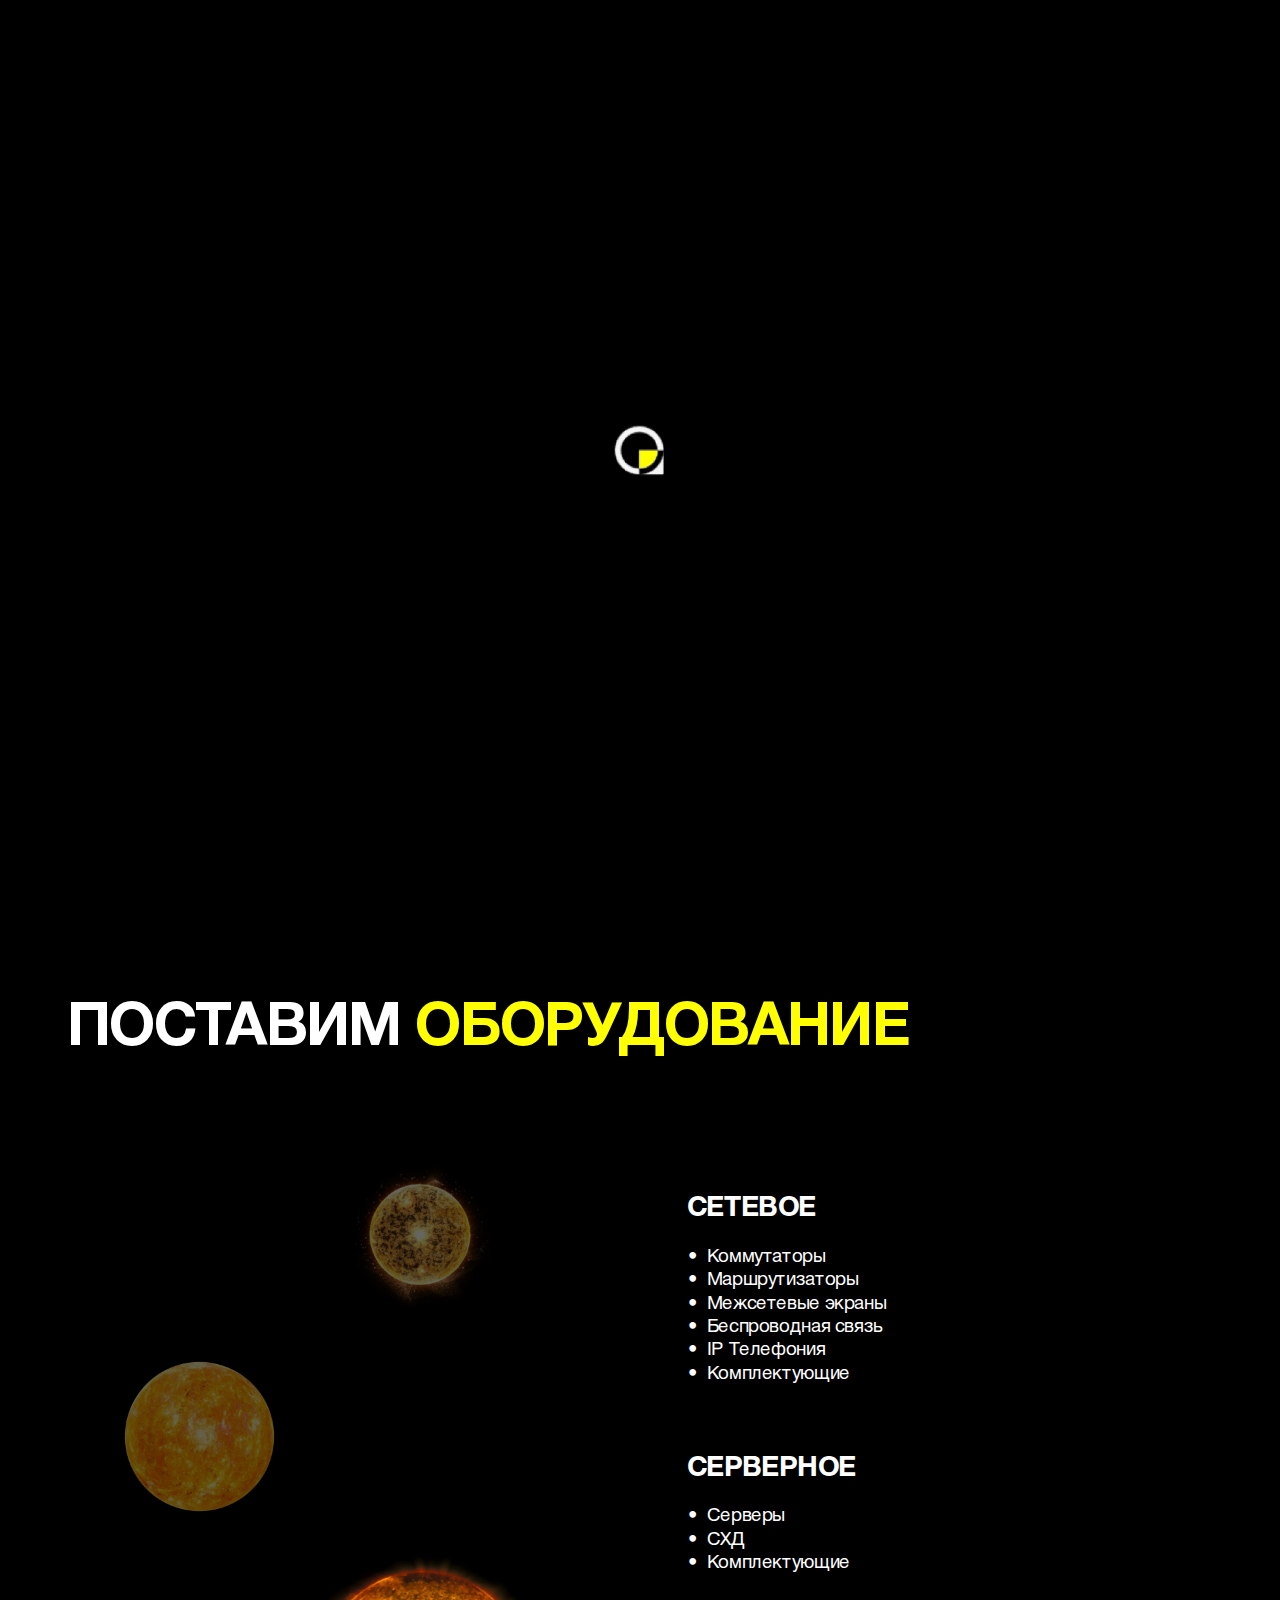
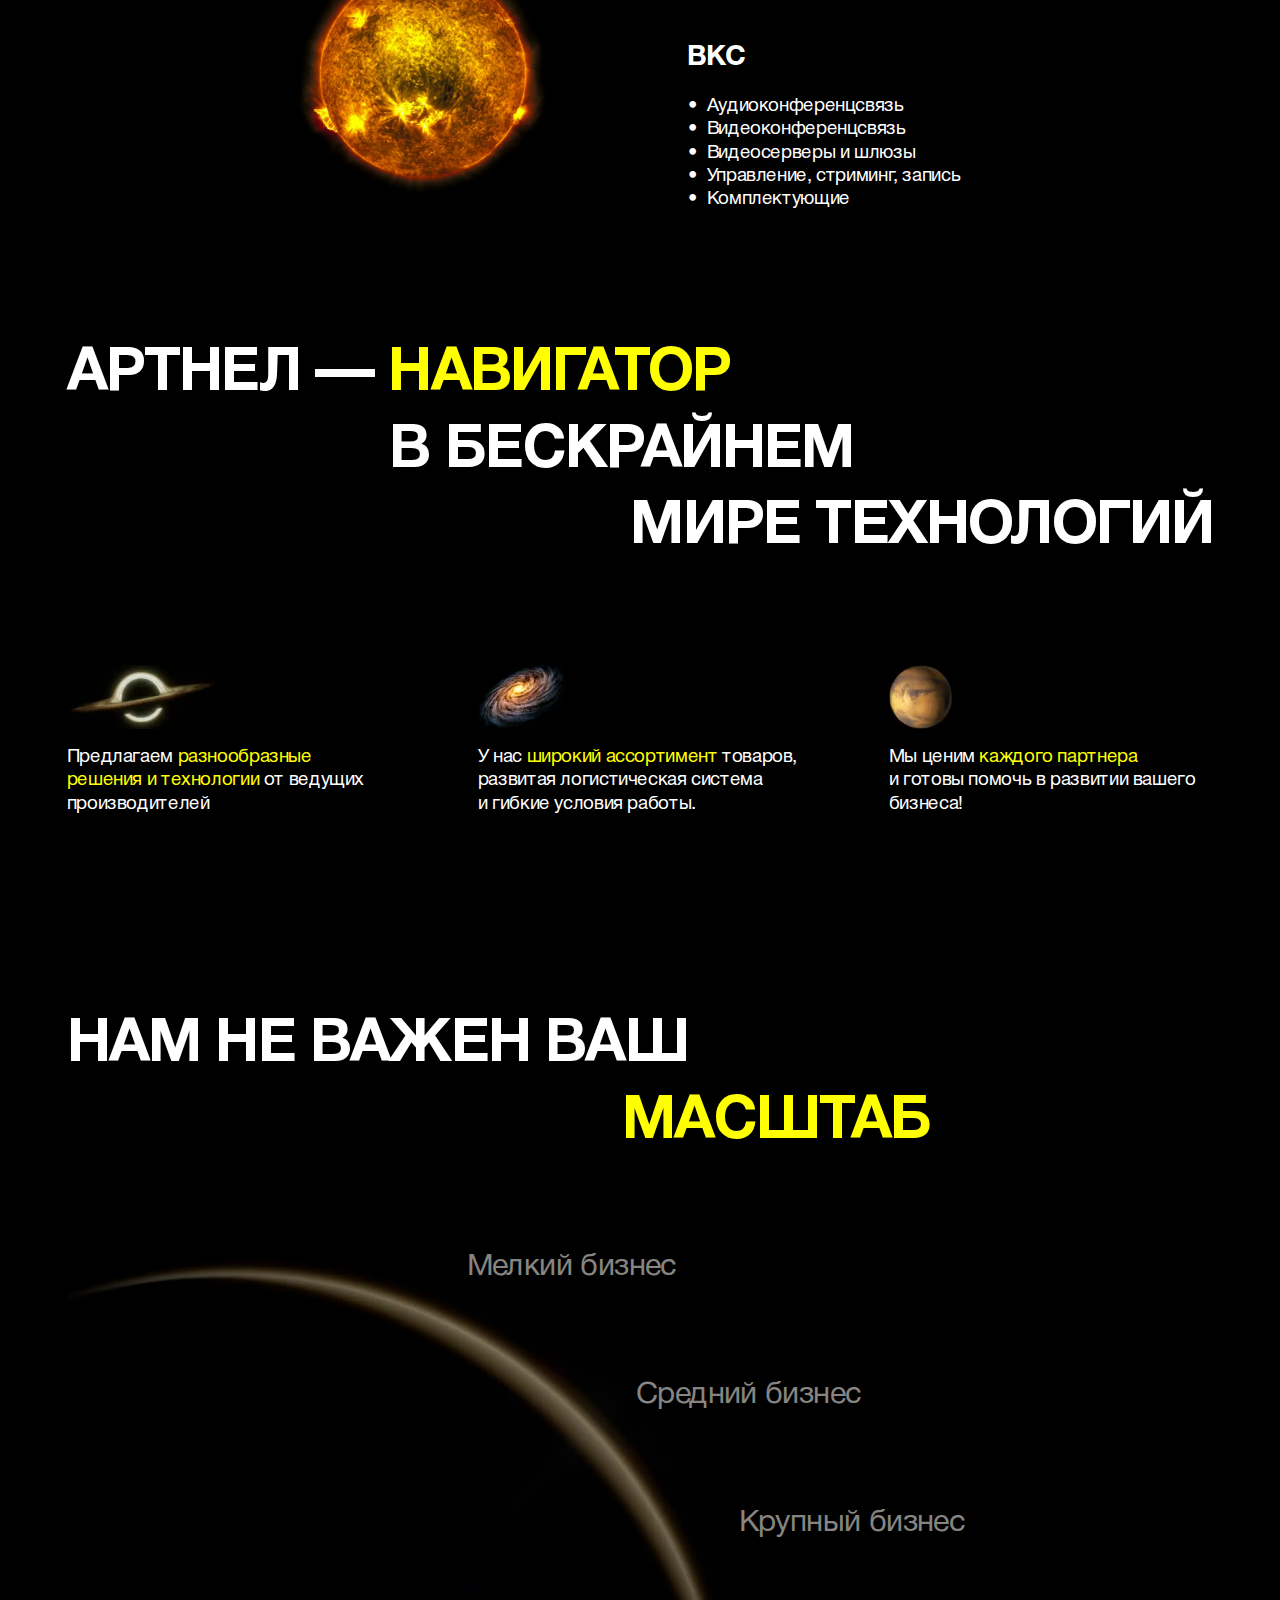
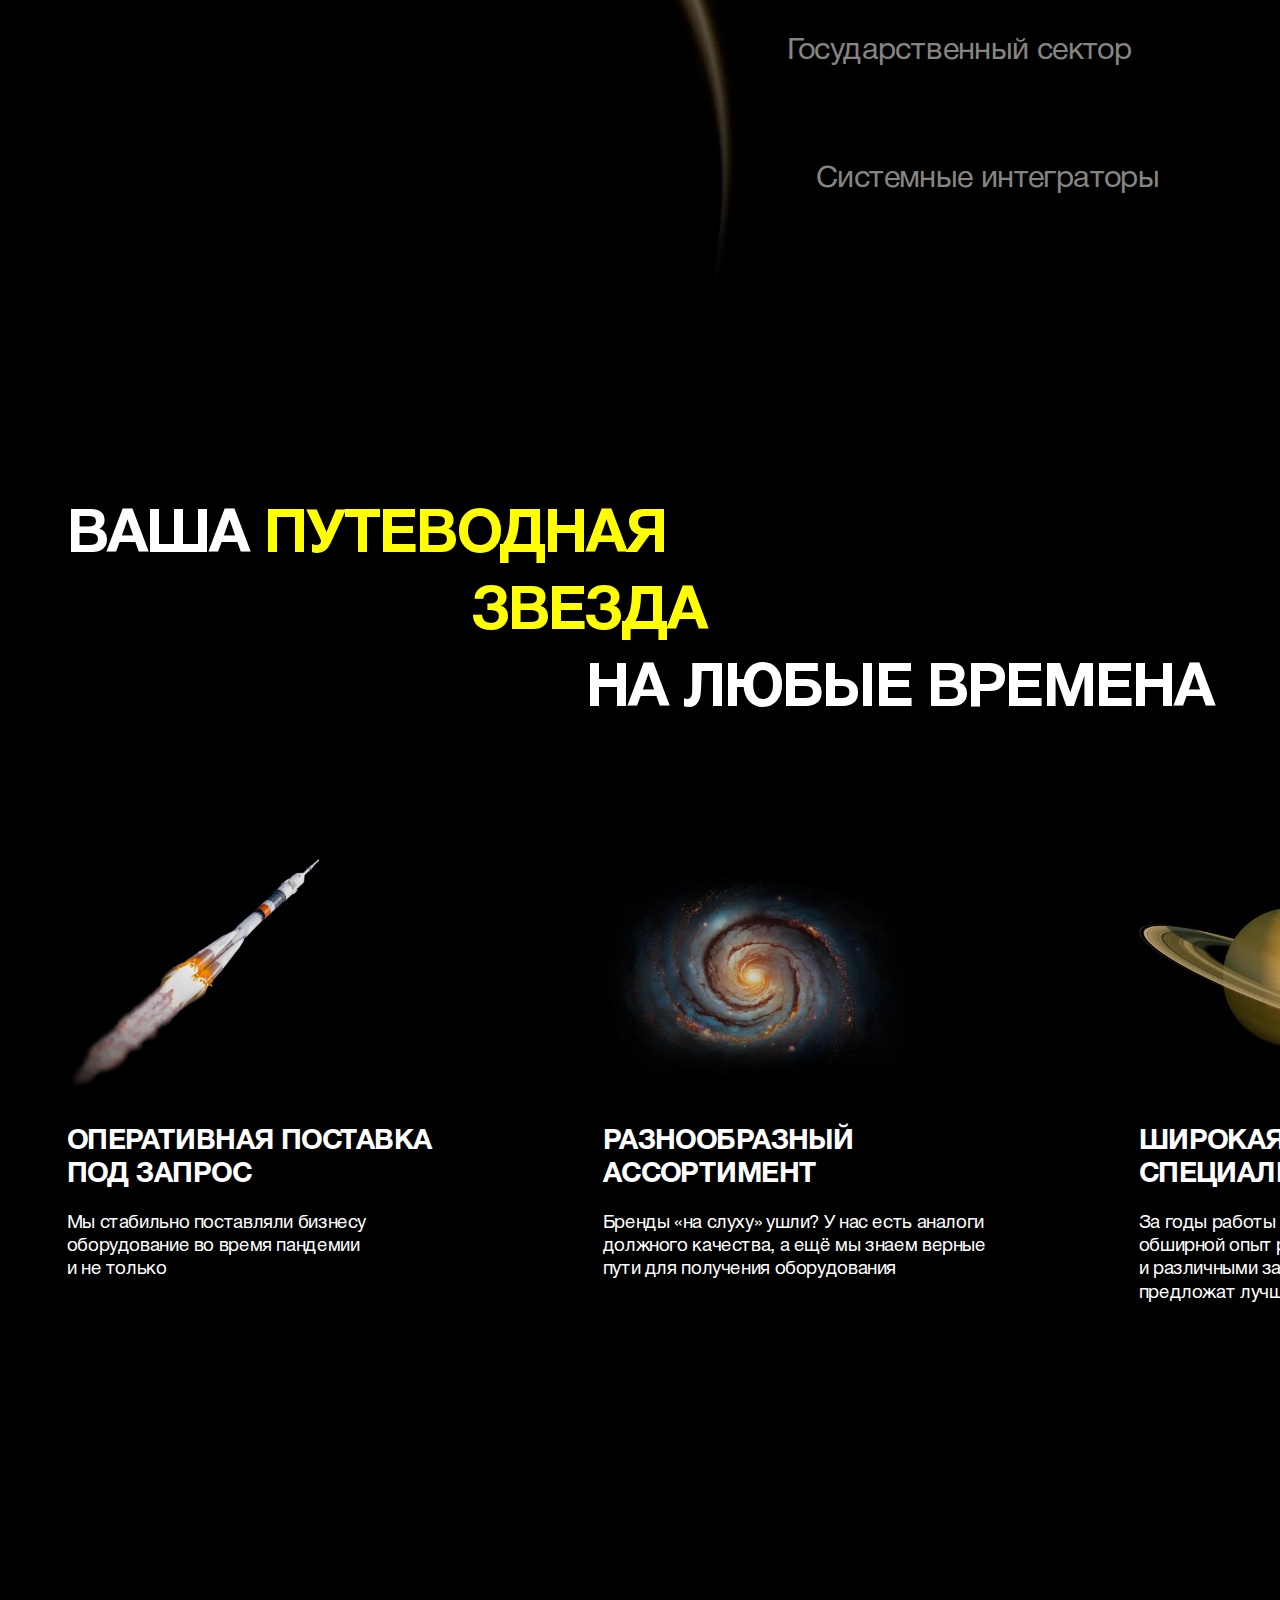
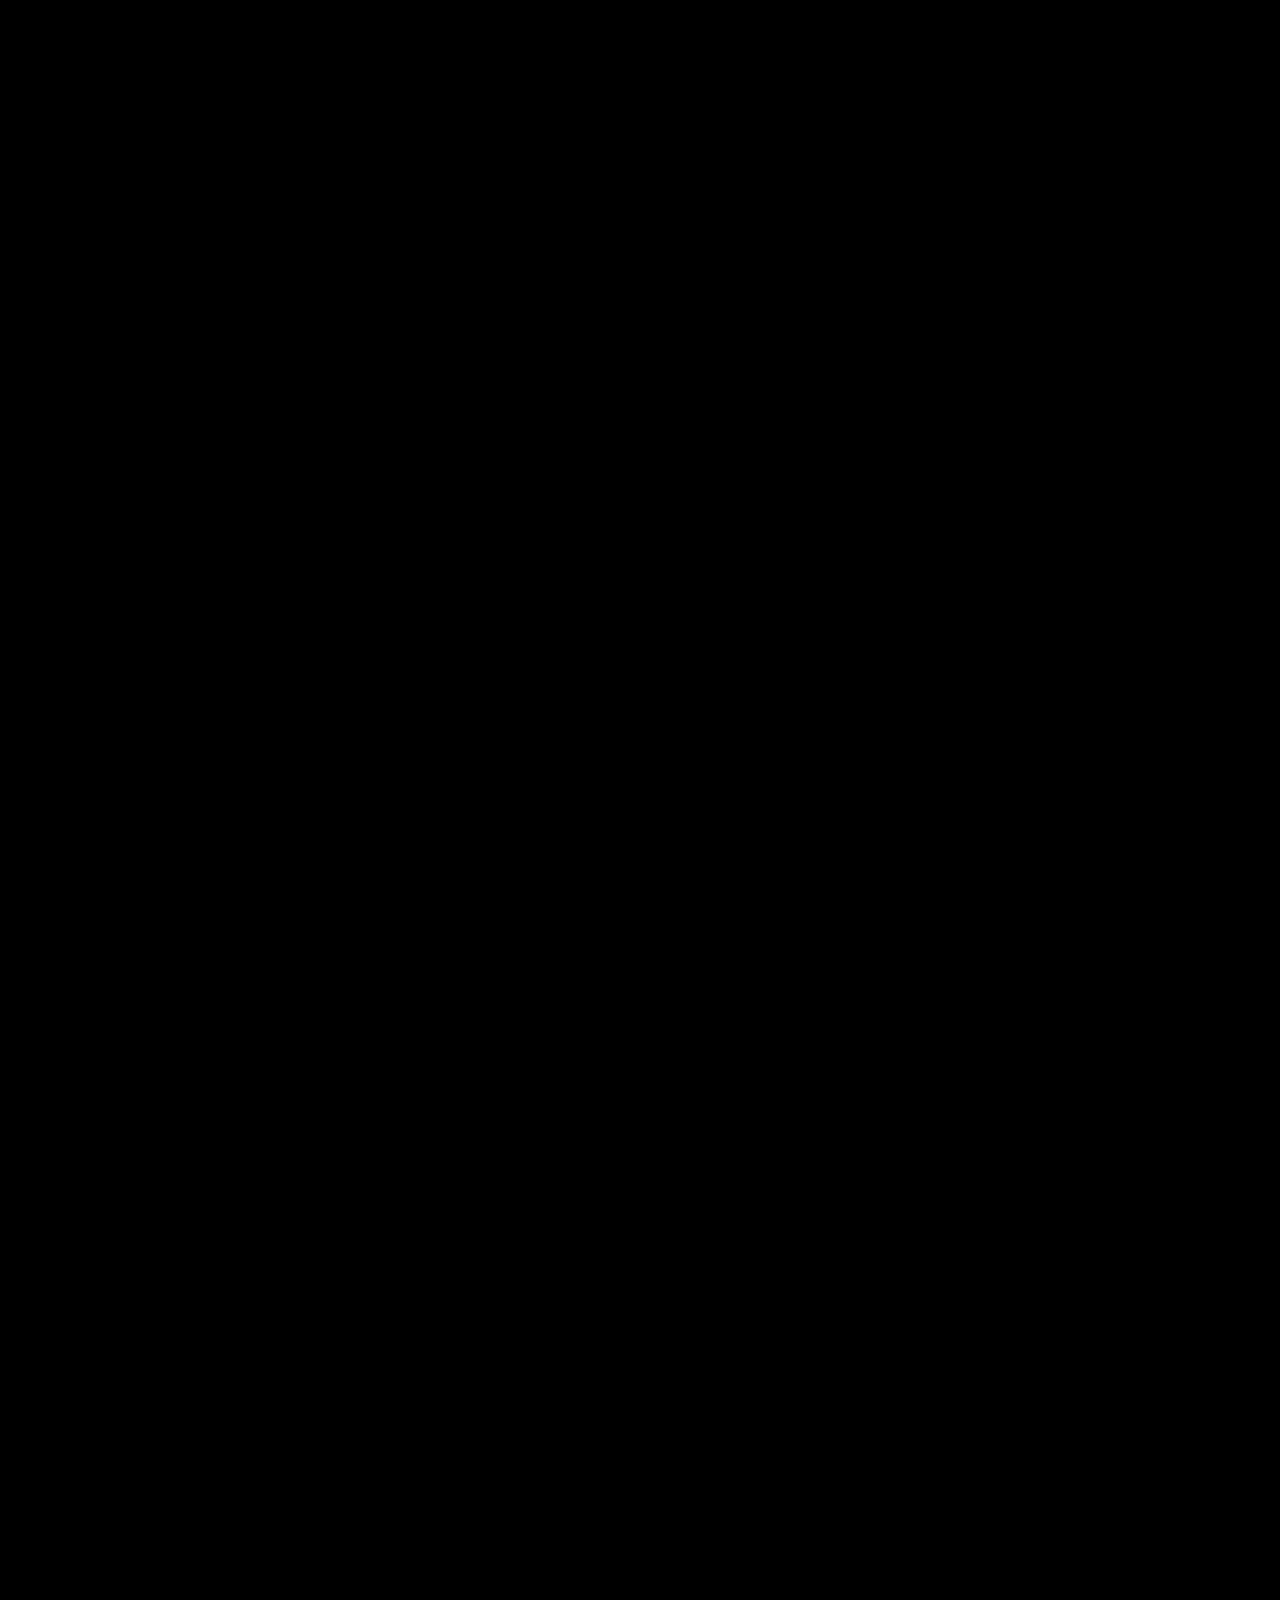
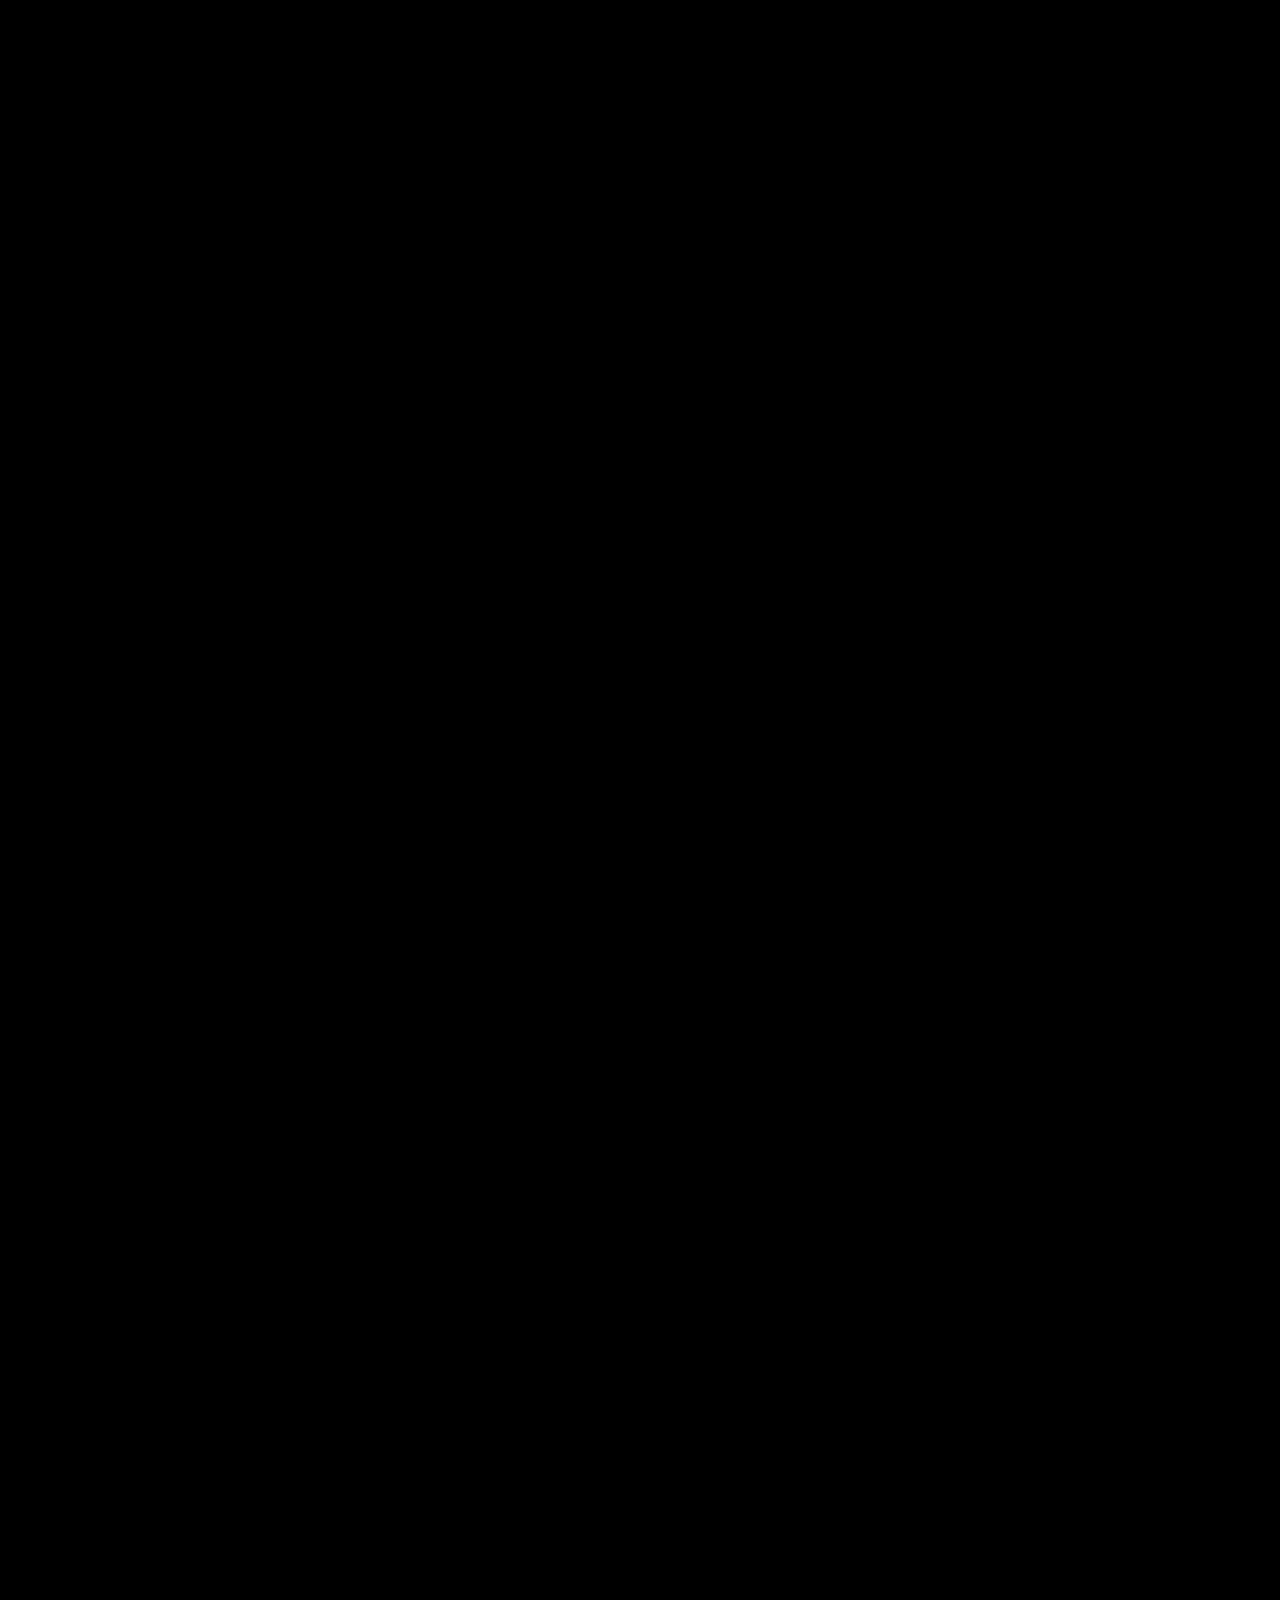
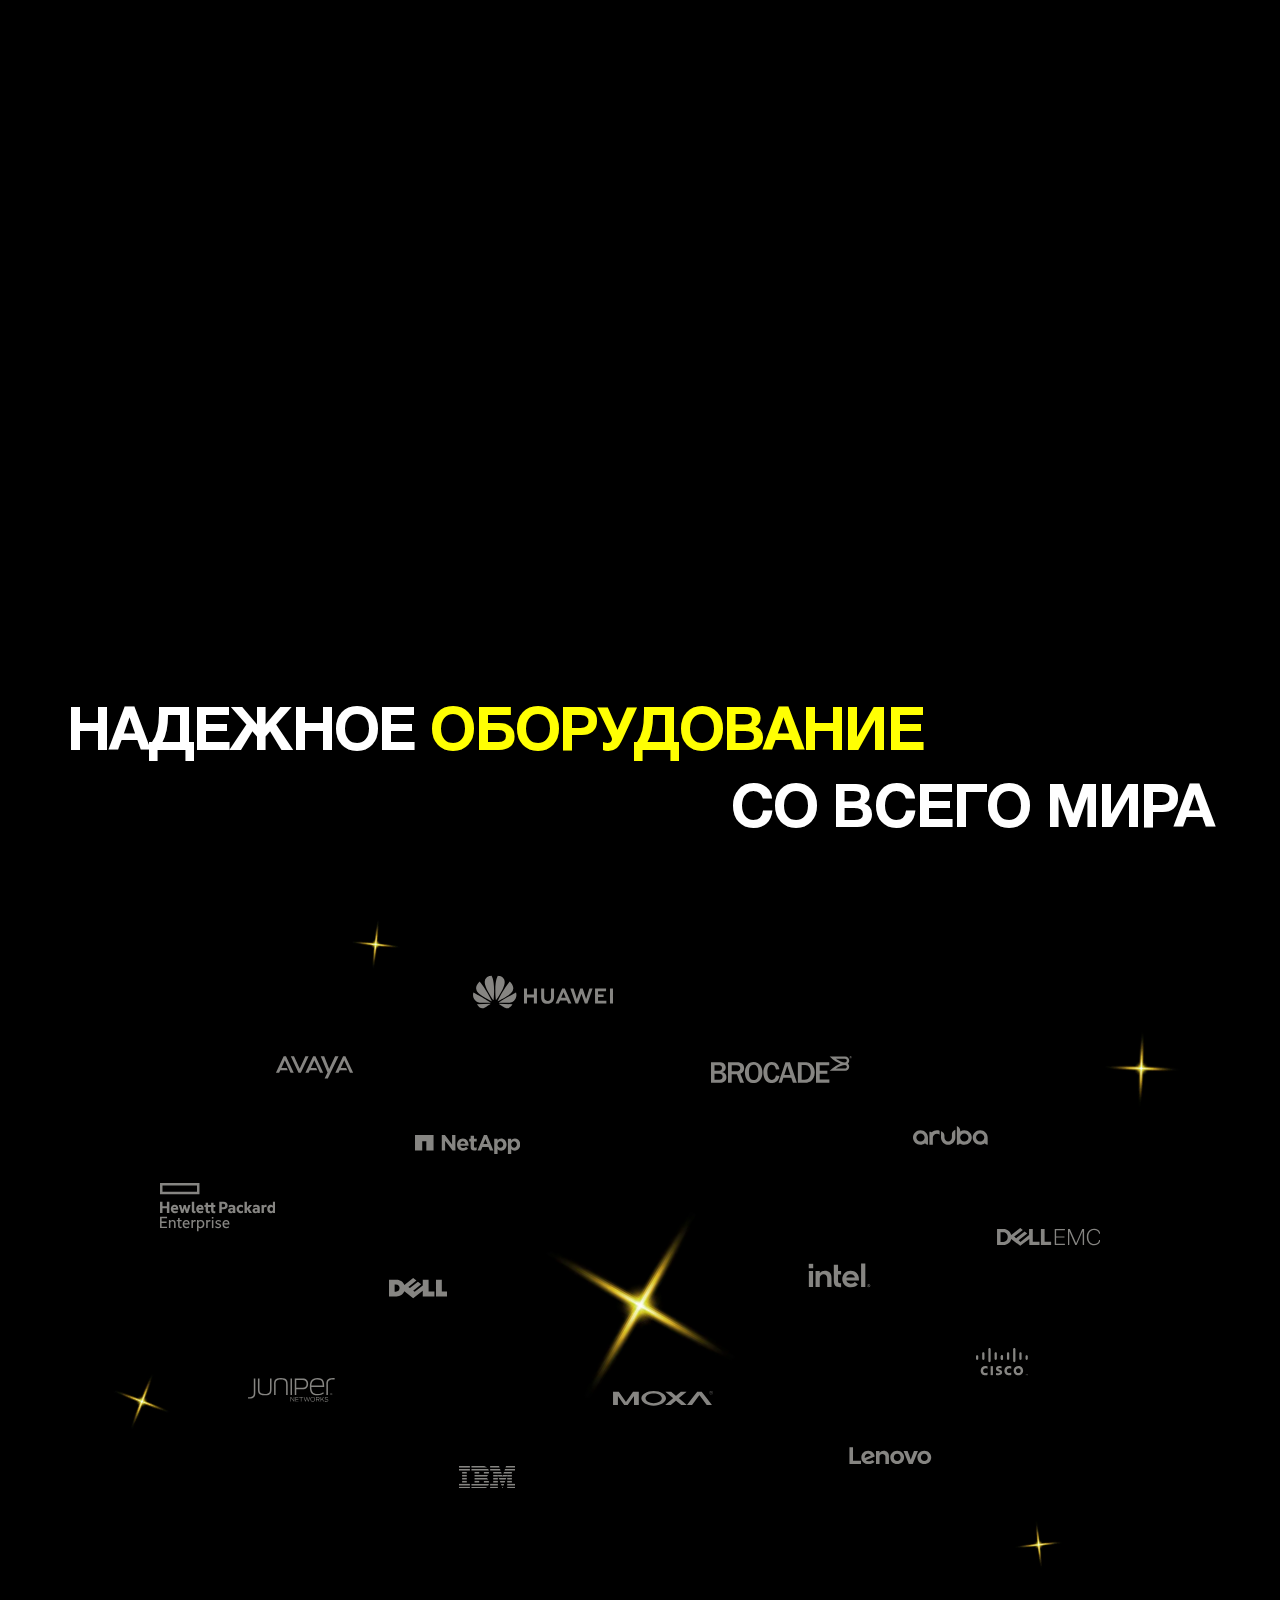
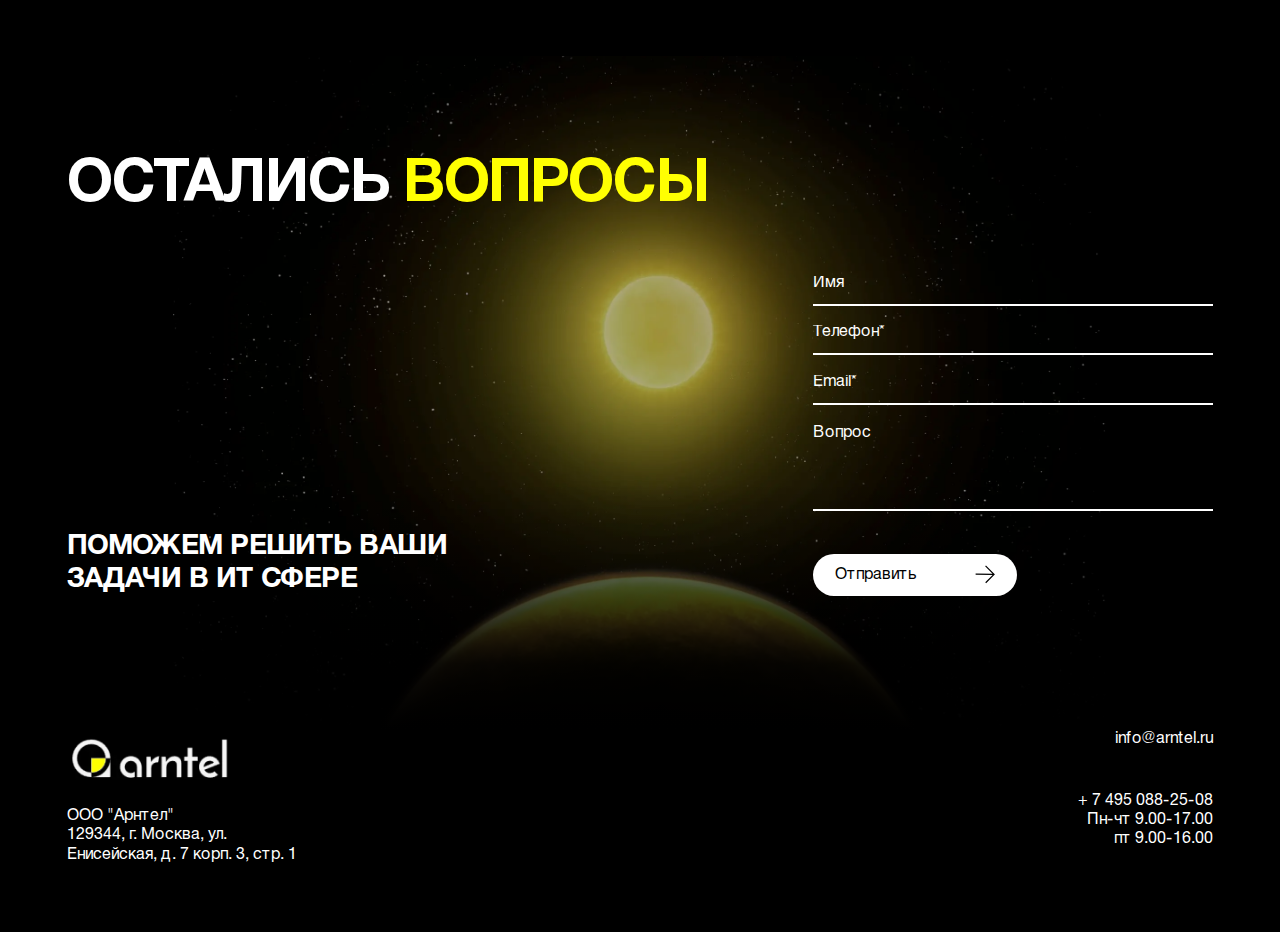
==== index.html @ 6beb6b4c "first commit" ====
<!DOCTYPE html>
<html lang="ru">

<head>
    <meta charset="UTF-8">
    <meta name="viewport" content="width=device-width, initial-scale=1.0">
    <meta name="description" content="">
    <meta name="keywords" content="">
    <link rel="stylesheet" href="css/libs.min.css">
    <link rel="stylesheet" href="css/style.min.css">
    <title>Главная</title>
</head>

<body class="m-page index-page">
    <div class="wrapper">
        <header class="header">
            <div class="container">
                <div class="header__inner">
                    <a href="" class="header__logo">
                        <img src="img/logo.webp" alt="">
                    </a>

                    <a href="tel:+74950882508" class="header__phone text28">
                        + 7 495 088-25-08
                    </a>
                </div>
            </div>

        </header>
        <main class="content">

            <div class="main">
                <div class="container">
                    <div class="main__inner">
                        <h1 class="h1">
                            Мы — ваш навигатор
                        </h1>
                        <div class="main__text">
                            <div class="h3">
                                в мире сетевого <br> и серверного оборудования
                            </div>
                        </div>
                    </div>
                </div>
                <video class="main__video" muted playsinline id="video" src="videos/arntel-video.mp4"></video>
            </div>

            <div class="loader _show">
                <img src="img/logo2.webp" alt="" class="loader__img">
            </div>

            <div class="set-equip">
                <div class="container">
                    <div class="h2">
                        поставим <span class="primary-text">оборудование</span>
                    </div>
                    <div class="set-equip__inner">
                        <div class="set-equip__groups">
                            <div class="set-equip__group">
                                <div class="h4">
                                    сетевое
                                </div>
                                <div class="m-list">
                                    <li>Коммутаторы</li>
                                    <li>Маршрутизаторы</li>
                                    <li>Межсетевые экраны</li>
                                    <li>Беспроводная связь</li>
                                    <li>IP Телефония</li>
                                    <li>Комплектующие</li>
                                </div>
                            </div>
                            <div class="set-equip__group">
                                <div class="h4">
                                    серверное
                                </div>
                                <div class="m-list">
                                    <li>Серверы</li>
                                    <li>СХД</li>
                                    <li>Комплектующие</li>
                                </div>
                            </div>
                            <div class="set-equip__group">
                                <div class="h4">
                                    ВКС
                                </div>
                                <div class="m-list">
                                    <li>Аудиоконференцсвязь</li>
                                    <li>Видеоконференцсвязь</li>
                                    <li>Видеосерверы и шлюзы</li>
                                    <li>Управление, стриминг, запись</li>
                                    <li>Комплектующие</li>
                                </div>
                            </div>
                        </div>
                        <div class="set-equip__planet set-equip__planet1">
                            <img src="img/planet.webp" alt="">
                        </div>
                        <div class="set-equip__planet set-equip__planet2">
                            <img src="img/planet2.webp" alt="">
                        </div>
                        <div class="set-equip__planet set-equip__planet3">
                            <img src="img/planet3.webp" alt="">
                        </div>
                    </div>
                </div>
            </div>

            <div class="advantages">
                <div class="container">
                    <div class="line-title">
                        <div class="line-title__item h2">
                            Артнел — <span class="primary-text">навигатор</span>
                        </div>
                        <div class="line-title__item h2">
                            в бескрайнем
                        </div>
                        <div class="line-title__item h2">
                            мире технологий
                        </div>
                    </div>
                    <div class="advantages__items">
                        <div class="advantage-card">
                            <div class="advantage-card__img">
                                <img src="img/advantage-img.webp" alt="">
                            </div>
                            <div class="text28 text18-tablet">
                                Предлагаем <span class="primary-text">разнообразные решения и технологии</span> от ведущих производителей
                            </div>
                        </div>

                        <div class="advantage-card">
                            <div class="advantage-card__img">
                                <img src="img/advantage-img2.webp" alt="">
                            </div>
                            <div class="text28 text18-tablet">
                                У нас <span class="primary-text">широкий ассортимент</span> товаров, развитая логистическая система и гибкие условия работы.
                            </div>
                        </div>

                        <div class="advantage-card">
                            <div class="advantage-card__img">
                                <img src="img/advantage-img3.webp" alt="">
                            </div>
                            <div class="text28 text18-tablet">
                                Мы ценим <span class="primary-text">каждого партнера</span> и готовы помочь в развитии вашего бизнеса!
                            </div>
                        </div>

                    </div>
                </div>
            </div>

            <div class="scale">
                <div class="container">
                    <div class="line-title">
                        <div class="line-title__item h2">
                            Нам не важен ваш
                        </div>
                        <div class="line-title__item h2">
                            <span class="primary-text">масштаб</span>
                        </div>
                    </div>
                    <div class="scale__inner">
                        <div class="scale__planet">
                            <img src="img/planet4.webp" alt="" class="scale__planet-img">
                            <!--                            <img src="img/star.svg" alt="" class="scale__planet-star">-->
                        </div>
                        <div class="scale__item scale__item1">
                            <div class="h3">
                                Мелкий бизнес
                            </div>
                            <img src="img/star.svg" alt="" class="">
                        </div>
                        <div class="scale__item scale__item2">
                            <div class="h3">
                                Средний бизнес
                            </div>
                            <img src="img/star.svg" alt="" class="">
                        </div>
                        <div class="scale__item scale__item3">
                            <div class="h3">
                                Крупный бизнес
                            </div>
                            <img src="img/star.svg" alt="" class="">
                        </div>
                        <div class="scale__item scale__item4">
                            <div class="h3">
                                Государственный сектор
                            </div>
                            <img src="img/star.svg" alt="" class="">
                        </div>
                        <div class="scale__item scale__item5">
                            <div class="h3">
                                Системные интеграторы
                            </div>
                            <img src="img/star.svg" alt="" class="">
                        </div>
                    </div>
                </div>
            </div>

            <div class="your-way">
                <div class="container">
                    <div class="line-title">
                        <div class="line-title__item h2">
                            Ваша <span class="primary-text">путеводная</span>
                        </div>
                        <div class="line-title__item h2">
                            <span class="primary-text">звезда</span>
                        </div>
                        <div class="line-title__item h2">
                            на любые времена
                        </div>
                    </div>
                    <div class="your-way__items">
                        <div class="service-card">
                            <div class="service-card__img">
                                <img src="img/service.webp" alt="">
                            </div>
                            <div class="service-card__text">
                                <div class="h4">
                                    Оперативная поставка под запрос
                                </div>
                                <div class="text28 text18-tablet">
                                    Мы стабильно поставляли бизнесу оборудование во время пандемии и не только
                                </div>
                            </div>
                        </div>

                        <div class="service-card">
                            <div class="service-card__img">
                                <img src="img/service2.webp" alt="">
                            </div>
                            <div class="service-card__text">
                                <div class="h4">
                                    Разнообразный ассортимент
                                </div>
                                <div class="text28 text18-tablet">
                                    Бренды «на слуху» ушли? У нас есть аналоги должного качества, а ещё мы знаем верные пути для получения оборудования
                                </div>
                            </div>
                        </div>

                        <div class="service-card">
                            <div class="service-card__img">
                                <img src="img/service3.webp" alt="">
                            </div>
                            <div class="service-card__text">
                                <div class="h4">
                                    Широкая специализация
                                </div>
                                <div class="text28 text18-tablet">
                                    За годы работы на рынке мы получили обширной опыт работы со всеми отраслями и различными запросами, наши специалисты предложат лучшее решение
                                </div>
                            </div>
                        </div>

                        <div class="service-card">
                            <div class="service-card__img">
                                <img src="img/service4.webp" alt="">
                            </div>
                            <div class="service-card__text">
                                <div class="h4">
                                    Гибкие условия работы
                                </div>
                                <div class="text28 text18-tablet">
                                    Мы сможем договорится об удобных для вас вариантах оплаты и обо всём другом
                                </div>
                            </div>
                        </div>

                    </div>
                </div>
            </div>

            <div class="equip">
                <div class="container">
                    <div class="line-title">
                        <div class="line-title__item h2">
                            Надежное <span class="primary-text">оборудование</span>
                        </div>
                        <div class="line-title__item h2">
                            со всего мира
                        </div>
                    </div>
                    <div class="equip__content">
                        <img src="img/star2.webp" alt="" class="equip__star equip__star1">
                        <img src="img/star3.webp" alt="" class="equip__star equip__star2">
                        <img src="img/star4.webp" alt="" class="equip__star equip__star3">
                        <img src="img/star5.webp" alt="" class="equip__star equip__star4">
                        <img src="img/star6.webp" alt="" class="equip__star equip__star5">
                        <div class="equip__items">
                            <div class="equip__item equip__item1">
                                <svg width="209" height="50" viewBox="0 0 209 50" fill="none" xmlns="http://www.w3.org/2000/svg">
                                    <path d="M116.46 20.273V33.0767C116.46 36.7135 114.655 38.6541 111.376 38.6541C108.079 38.6541 106.263 36.6575 106.263 32.9215V20.287H101.726V33.0767C101.726 39.3697 105.222 42.9758 111.316 42.9758C117.469 42.9758 120.997 39.3006 120.997 32.8922V20.273H116.46ZM133.152 20.273L123.298 42.6272H127.929L129.831 38.2979L129.967 37.9734H140.204L142.211 42.6272H146.968L137.206 20.4053L137.118 20.2729L133.152 20.273ZM160.126 20.273L155.049 35.6542L150.106 20.2845H145.278L153.072 42.6412H156.829L161.917 27.9547L167 42.6412H170.789L178.564 20.2845H173.859L168.906 35.6542L163.827 20.273H160.126ZM204.523 20.273V42.6081H209V20.273H204.523ZM76.1128 20.2743V42.64H80.6508V33.5563H90.8973V42.64H95.4366V20.2743H90.8973V29.2969H80.6508V20.2743H76.1128ZM182.222 20.2895V42.6246H199.112V38.5523H186.699V33.0143H194.954V28.9406H186.699V24.3619H198.68V20.2895H182.222ZM135.074 25.933L138.309 33.4213H138.298L138.518 33.9379H131.654L131.872 33.4213L135.074 25.933Z" fill="white" />
                                    <path d="M27.6765 0.934709C26.8105 1.01131 24.4703 1.54398 24.4703 1.54398C19.1955 2.90737 17.9478 7.69412 17.9478 7.69412C17.6902 8.49903 17.5732 9.32394 17.5388 10.1011V11.1589C17.6088 12.7932 17.9723 14.0135 17.9723 14.0135C19.7342 21.8263 28.3974 34.6638 30.2593 37.3606C30.3914 37.4916 30.4972 37.4443 30.4972 37.4443C30.6982 37.3888 30.6824 37.196 30.6824 37.196L30.6863 37.197C33.554 8.53268 27.6765 0.934709 27.6765 0.934709ZM37.1523 0.934709C37.1523 0.934709 31.2491 8.5367 34.119 37.2177H34.1229C34.1451 37.3998 34.2743 37.4377 34.2743 37.4377C34.4663 37.5121 34.5648 37.3276 34.5648 37.3276L34.5657 37.3294C36.4754 34.5638 45.0892 21.7961 46.8434 14.0133C46.8434 14.0133 47.7945 10.2464 46.8763 7.69396C46.8763 7.69396 45.5723 2.8331 40.2909 1.54855C40.2909 1.54855 38.7688 1.16231 37.1523 0.934709ZM9.92383 9.53979C9.92383 9.53979 4.89795 14.31 4.64815 19.3672H4.65015V20.1335C4.65397 20.1912 4.65688 20.2496 4.66052 20.3083C4.87701 24.3863 7.94478 26.7998 7.94478 26.7998C12.8876 31.6171 24.856 37.6993 27.6372 39.0793C27.6761 39.0939 27.8198 39.1408 27.9042 39.0342C27.9042 39.0342 27.9481 39.0009 27.9681 38.941V38.814C27.9661 38.8068 27.9623 38.7995 27.9587 38.7915C20.3424 22.1533 9.92383 9.53979 9.92383 9.53979ZM54.8927 9.53979C54.8927 9.53979 44.5047 22.1138 36.8918 38.7183L36.8947 38.7173C36.8947 38.7173 36.8048 38.9098 36.9502 39.0342C36.9502 39.0342 36.9936 39.0669 37.0536 39.0802H37.1589C37.1779 39.0748 37.1982 39.0675 37.2182 39.0538C40.0748 37.6361 51.9506 31.5957 56.8701 26.8006C56.8701 26.8006 59.9856 24.2988 60.1488 20.2819C60.5085 14.7029 54.8927 9.53979 54.8927 9.53979ZM64.2425 26.058C64.2425 26.058 47.3069 35.1464 38.5504 41.0529L38.5534 41.0557C38.5534 41.0557 38.3945 41.1598 38.4499 41.3462C38.4499 41.3462 38.533 41.4967 38.654 41.4967C41.7904 41.5022 53.6588 41.5164 53.9564 41.4609C53.9564 41.4609 55.491 41.3996 57.3873 40.6711C57.3873 40.6711 61.6089 39.329 63.8016 34.5361C63.8016 34.5361 64.8036 32.5319 64.818 29.7164V29.597C64.8108 28.5112 64.6577 27.3092 64.2425 26.058ZM0.569378 26.1003C-0.971506 30.8705 1.10291 34.7143 1.10626 34.7205C3.26806 39.2882 7.39459 40.6722 7.39459 40.6722C9.29977 41.4549 11.2054 41.509 11.2054 41.509C11.5029 41.5634 23.0552 41.5145 26.1505 41.4999C26.2815 41.4989 26.3536 41.3673 26.3536 41.3673C26.3627 41.3527 26.3707 41.3381 26.3743 41.3249V41.2055C26.3487 41.1256 26.2803 41.0692 26.2803 41.0692L26.2823 41.0683C17.5302 35.1637 0.569378 26.1003 0.569378 26.1003ZM25.797 42.9664L5.87422 43.665C8.03475 47.5164 11.6734 50.5097 15.4637 49.5904C18.0795 48.9364 24.0053 44.8031 25.9615 43.4064L25.955 43.401C26.1071 43.2643 26.0527 43.1546 26.0527 43.1546C26.0027 42.9758 25.797 42.9759 25.797 42.9759L25.797 42.9664ZM38.9923 42.9809L38.9903 42.9882C38.9903 42.9882 38.8154 43.0104 38.7665 43.1414C38.7665 43.1414 38.724 43.3204 38.8417 43.4094L38.8397 43.4112C40.7472 44.779 46.5294 48.8215 49.315 49.6064C49.315 49.6064 49.737 49.75 50.4442 49.7756H50.8692C52.7355 49.7101 55.9868 48.7514 58.9412 43.6753L38.9923 42.9809Z" fill="#CF0A2C" />
                                </svg>
                            </div>
                            <div class="equip__item equip__item2">
                                <svg width="120" height="35" viewBox="0 0 120 35" fill="none" xmlns="http://www.w3.org/2000/svg">
                                    <path d="M1.37207 25.0285L13.0292 0.342773H16.4578L28.1149 25.0285H23.3149L14.7435 6.5142L9.60064 17.8285H17.4864L19.2006 21.2571H7.88636L6.17207 25.0285H1.37207Z" fill="#CC0000" />
                                    <path d="M23.6572 0.342773L35.3144 25.0285H38.7429L50.4001 0.342773H45.6001L37.0287 19.1999L28.4572 0.342773H23.6572Z" fill="#CC0000" />
                                    <path d="M45.5996 25.0285L57.2568 0.342773H60.6853L72.3425 25.0285H67.5425L58.971 6.5142L53.8282 17.8285H61.7139L63.4282 21.2571H52.1139L50.3996 25.0285H45.5996Z" fill="#CC0000" />
                                    <path d="M68.5713 0.342773L78.857 24.6856L74.3999 33.9428H79.1999L95.3141 0.342773H90.1713L81.257 19.5428L73.7141 0.342773H68.5713Z" fill="#CC0000" />
                                    <path d="M90.5146 25.0285L102.172 0.342773H105.6L117.258 25.0285H112.458L103.886 6.5142L98.7432 17.8285H106.629L108.343 21.2571H97.0289L95.3146 25.0285H90.5146Z" fill="#CC0000" />
                                </svg>
                            </div>
                            <div class="equip__item equip__item3">
                                <svg width="167" height="32" viewBox="0 0 167 32" fill="none" xmlns="http://www.w3.org/2000/svg">
                                    <path d="M0 7.29199H9.48247C11.379 7.29199 14.1836 7.292 16.0534 9.61587C17.1486 10.9781 17.4157 12.4473 17.4157 13.5958C17.4157 14.317 17.389 18.0032 13.0083 19.0182C13.9967 19.2319 15.5192 19.5257 16.8013 20.9948C17.9232 22.3304 18.1903 23.8796 18.1903 24.9748C18.1903 26.711 17.4958 28.7411 16.2137 29.8095C14.3439 31.3855 12.5275 31.5992 10.6845 31.5992H0V7.29199ZM4.14023 17.5491H9.50918C11.6194 17.5491 13.0351 16.1601 13.0351 14.0232C13.0351 11.1918 10.3639 10.7912 9.40234 10.7912H4.14023V17.5491ZM4.14023 27.9665H9.82972C12.1002 27.9665 13.7028 26.7377 13.7028 24.4673C13.7028 22.4907 12.2337 20.9948 9.82972 20.9948H4.14023V27.9665Z" fill="white" />
                                    <path d="M34.4041 31.626L30.6111 21.636H24.4408V31.626H20.0869V7.31885H30.6111C33.6295 7.31885 35.4726 7.9065 36.9417 9.21534C38.1704 10.3372 39.132 11.9933 39.132 14.4774C39.132 19.0451 36.0068 20.3806 34.7514 20.9416L39.0251 31.6527H34.4041V31.626ZM24.4675 18.1369H29.9433C32.1069 18.1369 34.6178 17.4157 34.6178 14.3706C34.6178 12.5542 33.4158 10.7913 30.3173 10.7913H24.4943V18.1369H24.4675Z" fill="white" />
                                    <path d="M50.3235 31.9732C42.6574 31.9732 40.0664 24.868 40.0664 19.3655C40.0664 12.7946 43.7793 6.94482 50.4838 6.94482C57.3485 6.94482 60.7409 12.9281 60.7409 19.4457C60.7409 26.8714 56.6808 31.9732 50.3235 31.9732ZM54.7843 13.1418C53.5556 10.631 51.3919 10.4707 50.4036 10.4707C45.8093 10.4707 44.7943 15.1719 44.7943 19.5258C44.7943 22.4106 45.2751 28.4473 50.3235 28.4473C52.5138 28.4473 54.1432 27.0851 54.8911 25.6427C55.4788 24.4674 55.9863 22.8647 55.9863 19.4189C55.9863 18.4039 55.9329 15.439 54.7843 13.1418Z" fill="white" />
                                    <path d="M80.8279 23.6393C79.893 30.05 75.4589 31.9999 71.6125 31.9999C63.4389 31.9999 61.8896 23.6393 61.8896 19.4457C61.8896 13.1418 64.8012 6.94482 71.7728 6.94482C76.9548 6.94482 79.9731 10.2303 80.8546 15.5458L76.7678 15.9732C76.3404 14.05 75.4856 10.4707 71.7995 10.4707C66.9114 10.4707 66.6175 17.1485 66.6175 19.3388C66.6175 26.3104 69.3955 28.3138 71.9331 28.3138C74.2302 28.3138 76.3938 26.4974 76.7411 23.1852L80.8279 23.6393Z" fill="white" />
                                    <path d="M101.502 31.626H96.8278L94.8512 25.8297H85.529L83.6325 31.626H79.8662L87.9597 7.31885H93.3286L101.502 31.626ZM93.7026 22.3038L90.15 11.4591L86.6241 22.3305H93.7026V22.3038Z" fill="white" />
                                    <path d="M102.651 7.29199H111.626C113.015 7.29199 116.194 7.31871 119.132 10.3104C121.509 12.7144 122.605 16.0265 122.605 19.4189C122.605 24.5474 120.227 27.6192 118.545 29.115C117.529 30.0232 114.778 31.5992 110.638 31.5992H102.651V7.29199ZM107.139 28.0466H110.825C114.618 28.0466 117.85 25.1351 117.85 19.2586C117.85 14.7978 115.473 10.7644 111.333 10.7644H107.139V28.0466Z" fill="white" />
                                    <path d="M124.1 31.6259V7.29199H139.726V10.898H128.48V17.4957H137.509V21.0483H128.48V27.8596H139.886V31.6259H124.1Z" fill="white" />
                                    <path d="M166.571 1.57596C166.571 2.00334 166.411 2.37729 166.117 2.69783C165.796 3.01836 165.422 3.15192 164.995 3.15192C164.568 3.15192 164.194 2.99165 163.873 2.69783C163.553 2.37729 163.419 2.00334 163.419 1.57596C163.419 1.14858 163.579 0.774624 163.873 0.454089C164.194 0.133555 164.568 0 164.995 0C165.422 0 165.796 0.160266 166.117 0.454089C166.411 0.774624 166.571 1.14858 166.571 1.57596ZM166.357 1.57596C166.357 1.202 166.224 0.881466 165.957 0.614354C165.689 0.347242 165.369 0.213686 164.995 0.213686C164.621 0.213686 164.3 0.347242 164.033 0.614354C163.766 0.881466 163.633 1.202 163.633 1.57596C163.633 1.94992 163.766 2.27045 164.033 2.53756C164.3 2.80467 164.621 2.93823 164.995 2.93823C165.369 2.93823 165.689 2.80467 165.957 2.53756C166.224 2.27045 166.357 1.94992 166.357 1.57596ZM165.743 2.48414H165.449L165.102 1.70951H164.594V2.48414H164.327V0.641067H165.102C165.315 0.641067 165.476 0.694491 165.583 0.801336C165.689 0.90818 165.743 1.04173 165.743 1.14858C165.743 1.25542 165.716 1.33556 165.663 1.4424C165.609 1.52254 165.502 1.60267 165.396 1.62938L165.743 2.48414ZM164.568 1.49582H165.048C165.182 1.49582 165.262 1.46911 165.315 1.41569C165.369 1.36227 165.396 1.28214 165.396 1.17529C165.396 1.06845 165.369 1.01502 165.289 0.9616C165.235 0.908178 165.155 0.881466 165.048 0.881466H164.541V1.49582H164.568Z" fill="white" />
                                    <path d="M161.629 9.08179C162.671 8.22704 163.339 6.89147 163.339 5.44907C163.339 2.83137 161.229 0.721191 158.611 0.721191H140.287C144.962 5.44907 149.449 7.87979 152.921 9.08179C149.422 10.2838 144.962 12.7145 140.287 17.4424H158.611C161.229 17.4424 163.339 15.3322 163.339 12.7145C163.339 11.2721 162.671 9.96326 161.629 9.08179ZM158.371 14.9048H147.419C151.586 11.9933 155.192 10.5776 158.371 10.5776C159.573 10.5776 160.534 11.5392 160.534 12.7412C160.534 13.9165 159.573 14.9048 158.371 14.9048ZM158.371 7.61268C155.165 7.61268 151.586 6.19698 147.419 3.28546H158.371C159.573 3.28546 160.534 4.24707 160.534 5.44907C160.534 6.62436 159.573 7.61268 158.371 7.61268Z" fill="#ED2024" />
                                </svg>
                            </div>
                            <div class="equip__item equip__item4">
                                <svg width="158" height="29" viewBox="0 0 158 29" fill="none" xmlns="http://www.w3.org/2000/svg">
                                    <path d="M27.8201 0V23.1608H17.0041V9.2664H10.816V23.1608H0V0H27.8201Z" fill="white" />
                                    <path fill-rule="evenodd" clip-rule="evenodd" d="M40.1768 0H44.8571L55.6312 14.3237V0H60.6257V23.1503H56.3223L45.1817 8.53347V23.1503H40.1768V0ZM63.0653 14.4493V14.3865C63.0653 9.36064 66.6462 5.22479 71.7768 5.22479C77.6612 5.22479 80.3521 9.78993 80.3521 14.7844C80.3521 15.1718 80.3207 15.6325 80.2893 16.0932H68.0283C68.5204 18.3548 70.091 19.538 72.3317 19.538C74.007 19.538 75.2215 19.0144 76.6037 17.737L79.4621 20.2604C77.8182 22.3022 75.4519 23.5482 72.2689 23.5482C66.9708 23.5482 63.0548 19.8416 63.0548 14.4493H63.0653ZM75.4938 12.973C75.2006 10.7323 73.8813 9.22452 71.7872 9.22452C69.7036 9.22452 68.3529 10.7113 67.9655 12.973H75.4938ZM83.4723 9.82134H81.3782V5.54937H83.4723V1.05752H88.4772V5.54937H92.6131V9.82134H88.4772V17.3392C88.4772 18.4909 88.9693 19.0563 90.0792 19.0563C91.0006 19.0563 91.8278 18.8155 92.5502 18.4176V22.4278C91.5032 23.0561 90.2781 23.4435 88.6029 23.4435C85.5455 23.4435 83.4828 22.2289 83.4828 18.1559L83.4723 9.82134ZM118.852 5.55984H123.847V8.08323C125.061 6.43936 126.736 5.23526 129.333 5.23526C133.448 5.23526 137.354 8.4497 137.354 14.3237V14.3865C137.354 20.2709 133.511 23.4854 129.333 23.4854C126.674 23.4854 125.03 22.2708 123.847 20.8573V28.417H118.852V5.55984ZM132.349 14.3237C132.349 11.4024 130.38 9.46534 128.045 9.46534C125.721 9.46534 123.773 11.4024 123.773 14.3237V14.3865C123.773 17.3078 125.71 19.2553 128.045 19.2553C130.38 19.2553 132.349 17.3392 132.349 14.3865V14.3237ZM139.385 5.55984H144.379V8.08323C145.604 6.43936 147.28 5.22479 149.876 5.22479C153.981 5.22479 157.897 8.4497 157.897 14.3237V14.3865C157.897 20.2709 154.044 23.4854 149.876 23.4854C147.206 23.4854 145.562 22.2708 144.379 20.8573V28.417H139.385V5.55984ZM152.902 14.3237C152.902 11.4024 150.923 9.46534 148.588 9.46534C146.264 9.46534 144.316 11.4024 144.316 14.3237V14.3865C144.316 17.3078 146.264 19.2448 148.588 19.2448C150.923 19.2448 152.902 17.3392 152.902 14.3865V14.3237ZM103.429 0H107.984L117.596 23.1608H112.329L110.204 17.9988H101.084L98.9791 23.1608H93.8172L103.429 0ZM108.706 13.5279L105.649 6.06243L102.581 13.5279H108.706Z" fill="white" />
                                </svg>
                            </div>
                            <div class="equip__item equip__item5">
                                <svg width="111" height="29" viewBox="0 0 111 29" fill="none" xmlns="http://www.w3.org/2000/svg">
                                    <path d="M62.9675 17.1866C62.9675 23.1907 58.1641 28.069 52.3102 28.069C46.4562 28.069 41.6532 23.1907 41.6532 17.1866V7.95536C41.6532 7.95536 46.7565 9.23124 46.7565 14.6349V17.1866C46.7565 20.4889 49.2331 23.1157 52.3102 23.1157C55.3872 23.1157 57.8638 20.4889 57.8638 17.1866V11.8581V11.9331C58.089 7.43004 61.9167 6.0041 62.8924 5.47874H62.9675V11.7829V17.1866ZM35.574 6.37931C37 6.37931 38.3507 6.60447 39.5515 7.12982V12.8337C38.5008 11.9331 37.075 11.4077 35.574 11.4077C32.1967 11.4077 29.4948 14.0345 29.4948 17.3367V28.069H24.3915V8.40565C24.3915 8.40565 26.4926 8.48072 27.8435 9.45638C29.7949 7.50506 32.572 6.37931 35.574 6.37931ZM11.1074 23.1907C7.73008 23.1907 4.95306 20.4889 4.95306 17.1866C4.95306 13.8844 7.73008 11.1826 11.1074 11.1826C14.4846 11.1826 17.2617 13.8844 17.2617 17.1866C17.2617 20.4889 14.4846 23.1907 11.1074 23.1907ZM11.1074 6.37931C4.9532 6.37931 0 11.2576 0 17.1866C0 23.1907 4.9532 27.994 11.1074 27.994C13.6591 27.994 15.9857 27.1684 17.8619 25.7424C18.9877 27.6187 22.2147 27.994 22.2147 27.994V17.1866C22.2147 11.2576 17.2615 6.37931 11.1074 6.37931ZM99.8923 23.1907C96.515 23.1907 93.7383 20.4889 93.7383 17.1866C93.7383 13.8844 96.515 11.1826 99.8923 11.1826C103.27 11.1826 106.047 13.8844 106.047 17.1866C106.047 20.4889 103.27 23.1907 99.8923 23.1907ZM99.8923 6.37931C93.7381 6.37931 88.7849 11.2576 88.7849 17.1866C88.7849 23.1907 93.7381 27.994 99.8923 27.994C102.444 27.994 104.771 27.1684 106.647 25.7424C107.773 27.6187 111 27.994 111 27.994V17.1866C111 11.2576 106.046 6.37931 99.8923 6.37931ZM76.3264 23.1907C72.9491 23.1907 70.1725 20.4889 70.1725 17.1866C70.1725 13.8844 72.9491 11.1826 76.3264 11.1826C79.7037 11.1826 82.4807 13.8844 82.4807 17.1866C82.5558 20.4889 79.7787 23.1907 76.3264 23.1907ZM76.3264 6.37931C74.0749 6.37931 71.9737 7.05479 70.1725 8.18055V6.45435C69.9473 1.9513 66.2698 0.525355 65.2942 0H65.219V28.069C65.219 28.069 68.5213 27.6937 69.7972 25.8925C71.6735 27.1684 73.9248 27.994 76.3264 27.994C82.4806 27.994 87.4341 23.1157 87.4341 17.1866C87.5092 11.2576 82.4806 6.37931 76.3264 6.37931Z" fill="#F5831F" />
                                </svg>
                            </div>
                            <div class="equip__item equip__item6">
                                <svg width="157" height="66" viewBox="0 0 157 66" fill="none" xmlns="http://www.w3.org/2000/svg">
                                    <path d="M50.3647 12.0747H3.36013V3.36354H50.3647V12.0747ZM53.7232 0H0V15.4298H53.7232V0Z" fill="#00B188" />
                                    <path d="M3.36018 40.9419H0.00195312V25.5079H3.36018V31.6048H9.36029V25.5079H12.7185V40.9419H9.36029V34.5479H3.36018V40.9419Z" fill="white" />
                                    <path d="M17.8371 34.1298H21.8371C21.7626 32.9951 21.2943 32.2043 19.9851 32.2043C18.9973 32.2043 18.133 32.6247 17.8371 34.1298ZM20.38 41.1411C16.9728 41.1411 14.6523 38.9931 14.6523 35.4646C14.6523 32.0318 16.9238 29.6625 19.9361 29.6625C23.2198 29.6625 24.8494 31.8594 24.8494 35.1431V36.3779H17.8371C18.233 38.0799 19.5657 38.5237 20.8994 38.5237C22.0596 38.5237 22.8984 38.2778 23.9351 37.6349H24.0597V40.1778C23.1709 40.8207 21.9106 41.1411 20.38 41.1411Z" fill="white" />
                                    <path d="M33.5901 34.4706L31.8614 40.938H28.9237L25.5654 30.0809V29.9575H28.7757L30.6022 36.4504L32.3309 29.9575H34.9483L36.7013 36.4504L38.5534 29.9575H41.6402V30.0809L38.282 40.938H35.3432L33.5901 34.4706Z" fill="white" />
                                    <path d="M47.0451 41.1123C44.3788 41.1123 43.292 40.0511 43.292 37.5582V25.4345H46.5512V37.3347C46.5512 38.1 46.8471 38.3714 47.489 38.3714C47.7114 38.3714 48.0329 38.298 48.2298 38.2235H48.2798V40.9143C48.0084 41.0122 47.539 41.1112 47.0451 41.1112" fill="white" />
                                    <path d="M52.4084 34.1293H56.4084C56.3339 32.9947 55.8656 32.2038 54.5564 32.2038C53.5696 32.2038 52.7043 32.6242 52.4084 34.1293ZM54.9513 41.1406C51.5441 41.1406 49.2236 38.9926 49.2236 35.4641C49.2236 32.0314 51.4951 29.662 54.5074 29.662C57.7911 29.662 59.4207 31.8589 59.4207 35.1426V36.3774H52.4084C52.8033 38.0794 54.137 38.5232 55.4696 38.5232C56.6309 38.5232 57.4697 38.2773 58.5075 37.6344H58.6309V40.1773C57.7422 40.8202 56.4829 41.1406 54.9513 41.1406Z" fill="white" />
                                    <path d="M72.8452 29.9573H75.2647V32.5736H72.8452V37.042C72.8452 38.0053 73.2157 38.4502 74.2034 38.4502C74.4749 38.4502 74.8208 38.4247 75.1912 38.3012H75.2647V40.8686C74.8453 41.0176 74.2034 41.189 73.2657 41.189C70.6227 41.189 69.586 39.9798 69.586 37.19V32.5736H65.4135V37.042C65.4135 38.0053 65.7839 38.4502 66.7706 38.4502C67.0431 38.4502 67.3891 38.4247 67.7595 38.3012H67.8329V40.8686C67.4135 41.0176 66.7706 41.189 65.8339 41.189C63.191 41.189 62.1543 39.9798 62.1543 37.19V32.5736H60.4746V29.9573H62.1543V26.946H65.4135V29.9573H69.586V26.946H72.8452V29.9573Z" fill="white" />
                                    <path d="M86.213 33.022C87.9182 33.022 88.7314 32.0598 88.7314 30.6771C88.7314 29.2444 87.9182 28.2822 86.213 28.2822H84.0895V33.022H86.213ZM92.1397 30.6771C92.1397 34.0353 89.8927 35.8608 86.4844 35.8608H84.0895V40.8721H80.7334V25.438H86.4844C89.8927 25.438 92.1397 27.2646 92.1397 30.6718" fill="white" />
                                    <path d="M99.3278 37.4504V36.5126C98.8339 36.2422 98.1931 36.1433 97.5257 36.1433C96.4645 36.1433 95.8227 36.5371 95.8227 37.4259C95.8227 38.3402 96.4645 38.7351 97.4267 38.7351C98.34 38.7351 99.0319 38.2657 99.3278 37.4504ZM99.4268 39.8208C98.7104 40.6851 97.6503 41.1045 96.5124 41.1045C94.3655 41.1045 92.6113 39.7974 92.6113 37.4748C92.6113 35.3279 94.3655 33.8963 96.8828 33.8963C97.6726 33.8963 98.489 34.0197 99.3278 34.2656V34.0698C99.3278 32.884 98.6615 32.3667 96.9094 32.3667C95.7971 32.3667 94.7359 32.686 93.8216 33.2055H93.6992V30.5881C94.5379 30.0952 96.0207 29.6748 97.4757 29.6748C100.785 29.6748 102.587 31.2544 102.587 34.0197V40.9065H99.4268V39.8208Z" fill="white" />
                                    <path d="M104.182 35.4072C104.182 31.8766 106.677 29.6551 109.936 29.6551C111.096 29.6551 112.182 29.9021 112.997 30.4939V33.2837H112.873C112.156 32.7409 111.317 32.4194 110.355 32.4194C108.726 32.4194 107.491 33.5317 107.491 35.4072C107.491 37.2827 108.726 38.3695 110.355 38.3695C111.317 38.3695 112.156 38.048 112.873 37.5041H112.997V40.294C112.182 40.8868 111.096 41.1338 109.936 41.1338C106.677 41.1338 104.182 38.9379 104.182 35.4072Z" fill="white" />
                                    <path d="M118.318 35.9171V40.9028H115.06V25.4688H118.318V34.2566L121.603 29.9117H125.306V30.0351L121.356 35.0219L125.306 40.774V40.8975H121.577L118.318 35.9118" fill="white" />
                                    <path d="M132.623 37.4504V36.5126C132.13 36.2422 131.487 36.1433 130.821 36.1433C129.759 36.1433 129.118 36.5371 129.118 37.4259C129.118 38.3402 129.759 38.7351 130.721 38.7351C131.636 38.7351 132.327 38.2657 132.623 37.4504ZM132.722 39.8208C132.005 40.6851 130.943 41.1045 129.808 41.1045C127.659 41.1045 125.907 39.7974 125.907 37.4748C125.907 35.3279 127.659 33.8963 130.18 33.8963C130.97 33.8963 131.783 34.0197 132.623 34.2656V34.0698C132.623 32.884 131.956 32.3667 130.203 32.3667C129.093 32.3667 128.03 32.686 127.116 33.2055H126.993V30.5881C127.833 30.0952 129.314 29.6748 130.771 29.6748C134.081 29.6748 135.883 31.2544 135.883 34.0197V40.9065H132.722V39.8208Z" fill="white" />
                                    <path d="M141.394 31.6599C141.985 30.4497 142.851 29.7589 144.061 29.7589C144.505 29.7589 144.949 29.8578 145.12 29.9568V33.0671H144.998C144.627 32.918 144.183 32.8201 143.566 32.8201C142.554 32.8201 141.764 33.413 141.492 34.5477V40.8682H138.233V29.8834H141.394V31.661" fill="white" />
                                    <path d="M153.741 37.1954V33.6647C153.198 32.8749 152.482 32.5301 151.666 32.5301C150.235 32.5301 149.272 33.5679 149.272 35.4434C149.272 37.3189 150.235 38.3311 151.666 38.3311C152.482 38.3311 153.198 37.9852 153.741 37.1954ZM153.839 39.7883C153.148 40.6771 152.061 41.1699 150.58 41.1699C147.765 41.1699 145.963 38.6036 145.963 35.4434C145.963 32.2831 147.765 29.6913 150.58 29.6913C152.012 29.6913 153.049 30.1362 153.741 30.9505V25.4953H157V40.9187H153.839V39.7841" fill="white" />
                                    <path d="M0.0380859 45.9659H9.56886V47.8414H2.18608V52.5557H8.87699V54.3833H2.18608V59.5181H9.56886V61.3936H0.0380859V45.9702" fill="white" />
                                    <path d="M17.4118 50.3088C19.8557 50.3088 21.2138 51.914 21.2138 54.5537V61.3926H19.1648V54.6037C19.1648 53.1966 18.4485 52.1843 16.8934 52.1843C15.6097 52.1843 14.5229 52.9997 14.1525 54.1588V61.3926H12.1035V50.5355H14.1525V52.1151C14.7944 51.1029 15.8811 50.3131 17.4118 50.3131" fill="white" />
                                    <path d="M26.6922 50.4792H29.482V52.2323H26.6922V58.0823C26.6922 59.316 27.334 59.7365 28.4942 59.7365C28.8146 59.7365 29.1605 59.6875 29.4075 59.5885H29.482V61.3405C29.1861 61.464 28.7656 61.563 28.1983 61.563C25.6544 61.563 24.6432 60.4017 24.6432 58.2803V52.2323H22.7666V50.4792H24.6432V47.5925H26.6922V50.4792Z" fill="white" />
                                    <path d="M32.9077 54.9067H38.3149C38.2415 53.3026 37.4506 52.0689 35.772 52.0689C34.2169 52.0689 33.2036 53.2292 32.9077 54.9067ZM36.1424 61.6221C32.9567 61.6221 30.7842 59.4986 30.7842 56.0924C30.7842 52.6852 32.8087 50.3158 35.7476 50.3158C38.7354 50.3158 40.2905 52.4638 40.2905 55.6475V56.5863H32.8332C33.0556 58.7833 34.4639 59.8445 36.4139 59.8445C37.6241 59.8445 38.4874 59.5731 39.4507 58.8567H39.5252V60.6598C38.6364 61.3506 37.4751 61.6221 36.1424 61.6221Z" fill="white" />
                                    <path d="M44.8293 52.1815C45.2987 51.0213 46.3365 50.3305 47.5201 50.3305C47.9906 50.3305 48.41 50.404 48.5824 50.503V52.5264H48.509C48.212 52.3795 47.7181 52.305 47.2242 52.305C46.114 52.305 45.1752 53.0448 44.8293 54.2795V61.3643H42.7803V50.5072H44.8293V52.1858" fill="white" />
                                    <path d="M55.1335 59.7604C57.158 59.7604 58.3438 58.1563 58.3438 55.9583C58.3438 53.7869 57.158 52.1583 55.1335 52.1583C54.0222 52.1583 52.9855 52.8246 52.4426 53.8848V58.0584C52.9855 59.1185 54.0222 59.7604 55.1335 59.7604ZM55.4794 50.3062C58.7131 50.3062 60.4417 52.9481 60.4417 55.9583C60.4417 58.9716 58.7131 61.6125 55.4794 61.6125C54.1457 61.6125 53.01 60.9216 52.4426 60.1798V65.5625H50.3926V50.533H52.4426V51.7666C53.01 51.0013 54.1457 50.3105 55.4794 50.3105" fill="white" />
                                    <path d="M64.926 52.1811C65.3943 51.0208 66.4321 50.33 67.6168 50.33C68.0862 50.33 68.5056 50.4035 68.678 50.5025V52.5259H68.6046C68.3087 52.379 67.8148 52.3045 67.3209 52.3045C66.2096 52.3045 65.2719 53.0443 64.926 54.279V61.3638H62.877V50.5067H64.926V52.1853" fill="white" />
                                    <path d="M71.653 46.1358C72.3693 46.1358 72.9611 46.7031 72.9611 47.4194C72.9611 48.1358 72.3693 48.7031 71.653 48.7031C70.9622 48.7031 70.3438 48.1358 70.3438 47.4194C70.3438 46.7031 70.9622 46.1358 71.653 46.1358Z" fill="white" />
                                    <path d="M70.6318 61.3782H72.6823V50.5127H70.6318V61.3782Z" fill="white" />
                                    <path d="M79.9982 54.9922C81.5533 55.485 83.2808 56.1269 83.2808 58.2004C83.2808 60.4229 81.4543 61.5586 79.1094 61.5586C77.6767 61.5586 76.245 61.2127 75.4297 60.5708V58.6208H75.5287C76.443 59.4596 77.8001 59.83 79.0838 59.83C80.244 59.83 81.2818 59.3851 81.2818 58.4473C81.2818 57.4851 80.4186 57.2626 78.7134 56.6953C77.1828 56.2014 75.4797 55.633 75.4797 53.5851C75.4797 51.486 77.2073 50.2524 79.4053 50.2524C80.689 50.2524 81.8247 50.5238 82.738 51.1412V53.1167H82.6645C81.7768 52.4004 80.7379 51.9799 79.4542 51.9799C78.1706 51.9799 77.4542 52.5483 77.4542 53.3136C77.4542 54.1779 78.244 54.4238 79.9982 54.9922Z" fill="white" />
                                    <path d="M87.1509 54.9067H92.557C92.4836 53.3026 91.6938 52.0689 90.0141 52.0689C88.459 52.0689 87.4468 53.2292 87.1509 54.9067ZM90.3845 61.6221C87.1998 61.6221 85.0273 59.4986 85.0273 56.0924C85.0273 52.6852 87.0519 50.3158 89.9896 50.3158C92.9785 50.3158 94.5326 52.4638 94.5326 55.6475V56.5863H87.0763C87.2988 58.7833 88.706 59.8445 90.656 59.8445C91.8673 59.8445 92.7305 59.5731 93.6928 58.8567H93.7673V60.6598C92.8795 61.3506 91.7183 61.6221 90.3845 61.6221Z" fill="white" />
                                </svg>
                            </div>
                            <div class="equip__item equip__item7">
                                <svg width="155" height="27" viewBox="0 0 155 27" fill="none" xmlns="http://www.w3.org/2000/svg">
                                    <path d="M34.8362 0L21.2503 10.4528C19.8568 5.22716 15.3291 1.39177 9.75467 1.39177H0V25.4297H9.75467C15.3286 25.4297 20.2051 21.5984 21.2501 16.373L34.8352 26.8215L48.4246 16.373V25.4297H63.7504V20.5524H53.6509V1.39177H48.0756V10.4485L35.1848 20.9065L32.3969 18.4678L38.6701 13.5862L45.2878 8.36419L41.458 5.23168L28.5671 15.3312L25.7793 12.8926L38.6708 3.13789L34.8362 0.00538194V0ZM5.22694 6.2691H9.40635C10.2773 6.2691 11.1284 6.46487 11.9124 6.82411C12.6962 7.18337 13.4135 7.70561 14.0231 8.35881C14.6328 9.012 15.1338 9.79367 15.4821 10.6756C15.8305 11.5574 16.0245 12.54 16.0245 13.5853C16.0245 14.5433 15.8495 15.4782 15.5284 16.3435C15.2067 17.2089 14.7414 18.0063 14.1535 18.6812C13.5655 19.3563 12.8555 19.9093 12.0553 20.2957C11.2552 20.6824 10.3646 20.897 9.40635 20.897H5.22694V6.2691ZM81.1705 20.5534V25.4308H65.8423V1.39285H71.4162V20.5526L81.1705 20.5534Z" fill="#007DB8" />
                                    <path d="M145.715 25.8719C150.43 25.8719 154.262 23.514 154.999 18.3564L154.704 18.0616H153.378L153.083 18.3564C152.346 22.0404 149.988 24.1036 145.862 24.1036C140.704 24.1036 137.02 20.2721 137.02 13.4932C137.02 6.71435 140.852 2.88305 145.862 2.88305C149.988 2.88305 152.346 4.94615 153.083 8.33561L153.378 8.63037H154.704L154.999 8.33608C154.263 3.62042 150.577 1.11523 145.714 1.11523C139.967 1.11523 134.809 5.24146 134.809 13.3465C134.809 21.7464 139.968 25.8719 145.715 25.8719ZM130.683 25.1351V1.85067L130.389 1.55595H128.031L127.736 1.85067L118.894 22.6293H118.599L109.463 1.85067L109.168 1.55595H106.81L106.515 1.85067V25.1351L106.81 25.4298H108.136L108.431 25.1351V5.38811H108.726L117.273 25.1351L117.568 25.4298H119.336L119.631 25.1351L128.178 5.38811H128.62V25.1351L128.915 25.4298H130.241L130.683 25.1351ZM101.948 25.1351V24.1035L101.653 23.8088H88.98L88.6853 23.5141V14.6722L88.98 14.3775H100.917L101.211 14.0827V12.9038L100.917 12.6091H88.98L88.6853 12.3144V3.61971L88.98 3.325H101.653L101.948 3.03028V1.85136L101.653 1.55664H86.9168L86.6221 1.85136V25.1358L86.9168 25.4305H101.653L101.948 25.1351Z" fill="white" />
                                </svg>
                            </div>
                            <div class="equip__item equip__item8">
                                <svg width="87" height="30" viewBox="0 0 87 30" fill="none" xmlns="http://www.w3.org/2000/svg">
                                    <path d="M15.6659 14.9858C15.6659 11.6204 13.4329 9.7088 10.2717 9.7088H8.33702V20.2663H10.2167C13.1561 20.2663 15.6659 18.6688 15.6659 14.9858ZM50.0807 18.7842L35.8277 30.0073L22.8012 19.7516C20.9215 24.2671 16.3794 27.4034 11.1486 27.4034H0V2.56811H11.1486C16.9935 2.56811 21.2055 6.28489 22.7977 10.2448L35.8277 -0.000265121L40.6538 3.79816L28.7119 13.1842L31.0069 14.9805L42.9453 5.59975L47.7786 9.38753L35.8384 18.7842L38.1298 20.584L50.0807 11.1856V2.56811H58.7443V20.1545H67.3866V27.4336H50.0807V18.7842ZM78.3612 20.158H87V27.4336H69.6888V2.56811H78.3612V20.158Z" fill="#007DB8" />
                                </svg>
                            </div>
                            <div class="equip__item equip__item9">
                                <svg width="94" height="38" viewBox="0 0 94 38" fill="none" xmlns="http://www.w3.org/2000/svg">
                                    <path d="M7.79751 1.23633H1.11719V7.91665H7.79751V1.23633Z" fill="#00C7FD" />
                                    <path d="M7.6307 36.0408V11.9583H1.2832V36.017H7.6307V36.0408ZM49.6621 36.2785V30.3827C48.7349 30.3827 47.9504 30.3352 47.3798 30.2401C46.7142 30.145 46.2149 29.9073 45.8821 29.5744C45.5493 29.2416 45.3353 28.7661 45.2164 28.1243C45.1213 27.5299 45.0738 26.7454 45.0738 25.7945V17.4025H49.6621V11.9583H45.0738V2.59163H38.7263V25.8658C38.7263 27.839 38.8927 29.5031 39.2255 30.8344C39.5584 32.142 40.1289 33.2118 40.9134 34.0201C41.698 34.8284 42.744 35.3989 44.004 35.7555C45.2878 36.1121 46.9043 36.2785 48.83 36.2785H49.6621ZM85.9878 36.0408V0.737305H79.6403V36.0408H85.9878ZM32.6165 14.3357C30.8573 12.4338 28.3849 11.4829 25.2468 11.4829C23.7253 11.4829 22.3227 11.7919 21.0864 12.41C19.8264 13.0282 18.7804 13.884 17.9246 14.9776L17.5917 15.4293V15.0251V11.9583H11.3393V36.017H17.6393V23.2032V24.0828C17.6393 23.9401 17.6393 23.7975 17.6393 23.6549C17.7106 21.3964 18.2574 19.7322 19.3034 18.6624C20.4208 17.5213 21.7759 16.9508 23.3211 16.9508C25.1517 16.9508 26.5543 17.5213 27.4815 18.6149C28.3849 19.7085 28.8603 21.2537 28.8603 23.2269V23.2983V36.017H35.2554V22.3711C35.2792 18.9477 34.3758 16.2376 32.6165 14.3357ZM76.3596 23.9639C76.3596 22.2285 76.0505 20.6119 75.4562 19.0904C74.8381 17.5926 73.9822 16.2613 72.9124 15.1202C71.8189 13.9791 70.5113 13.0995 68.9898 12.4576C67.4683 11.8157 65.7804 11.5067 63.9499 11.5067C62.2144 11.5067 60.574 11.8395 59.0525 12.4814C57.531 13.147 56.1997 14.0266 55.0824 15.144C53.965 16.2613 53.0617 17.5926 52.4198 19.1141C51.7541 20.6356 51.4451 22.276 51.4451 24.0115C51.4451 25.7469 51.7541 27.3873 52.3722 28.9088C52.9903 30.4303 53.8699 31.7616 54.9635 32.8789C56.0571 33.9963 57.4122 34.8997 58.9812 35.5416C60.5503 36.2072 62.2857 36.54 64.14 36.54C69.5128 36.54 72.8411 34.0914 74.8381 31.8091L70.2736 28.3382C69.3227 29.4793 67.0404 31.0246 64.1876 31.0246C62.4046 31.0246 60.9306 30.6205 59.8133 29.7884C58.6959 28.9801 57.9352 27.839 57.531 26.4363L57.4597 26.2224H76.3596V23.9639ZM57.5073 21.753C57.5073 19.9938 59.528 16.927 63.8785 16.9032C68.2291 16.9032 70.2736 19.97 70.2736 21.7292L57.5073 21.753ZM93.2149 32.9978C93.096 32.7125 92.9296 32.4748 92.7157 32.2608C92.5017 32.0469 92.264 31.8805 91.9787 31.7616C91.6934 31.6427 91.3844 31.5714 91.0753 31.5714C90.7425 31.5714 90.4572 31.6427 90.1719 31.7616C89.8866 31.8805 89.6489 32.0469 89.4349 32.2608C89.221 32.4748 89.0546 32.7125 88.9357 32.9978C88.8168 33.2831 88.7455 33.5921 88.7455 33.9012C88.7455 34.234 88.8168 34.5193 88.9357 34.8046C89.0546 35.0899 89.221 35.3276 89.4349 35.5416C89.6489 35.7555 89.8866 35.9219 90.1719 36.0408C90.4572 36.1597 90.7663 36.231 91.0753 36.231C91.4081 36.231 91.6934 36.1597 91.9787 36.0408C92.264 35.9219 92.5017 35.7555 92.7157 35.5416C92.9296 35.3276 93.096 35.0899 93.2149 34.8046C93.3338 34.5193 93.4051 34.2102 93.4051 33.9012C93.4051 33.5921 93.3338 33.2831 93.2149 32.9978ZM92.8345 34.6619C92.7394 34.8997 92.5968 35.1136 92.4304 35.28C92.264 35.4465 92.05 35.5891 91.8123 35.6842C91.5745 35.7793 91.3368 35.8268 91.0515 35.8268C90.79 35.8268 90.5285 35.7793 90.2908 35.6842C90.053 35.5891 89.8391 35.4465 89.6727 35.28C89.5063 35.1136 89.3636 34.8997 89.2685 34.6619C89.1734 34.4242 89.1259 34.1865 89.1259 33.9012C89.1259 33.6397 89.1734 33.3782 89.2685 33.1404C89.3636 32.9027 89.5063 32.6887 89.6727 32.5223C89.8391 32.3559 90.053 32.2133 90.2908 32.1182C90.5285 32.0231 90.7663 31.9755 91.0515 31.9755C91.313 31.9755 91.5745 32.0231 91.8123 32.1182C92.05 32.2133 92.264 32.3559 92.4304 32.5223C92.5968 32.6887 92.7394 32.9027 92.8345 33.1404C92.9296 33.3782 92.9772 33.6159 92.9772 33.9012C92.9772 34.1865 92.9296 34.4242 92.8345 34.6619ZM91.5032 34.1152C91.6934 34.0914 91.8361 34.0201 91.9549 33.9012C92.0738 33.7823 92.1451 33.6159 92.1451 33.3782C92.1451 33.1167 92.0738 32.9265 91.9074 32.7838C91.7647 32.6412 91.5032 32.5699 91.1942 32.5699H90.1481V35.2563H90.6474V34.1627H91.004L91.6696 35.2563H92.1926L91.5032 34.1152ZM91.2417 33.711C91.1704 33.711 91.0991 33.711 91.004 33.711H90.6474V32.9503H91.004C91.0753 32.9503 91.1466 32.9503 91.2417 32.9503C91.313 32.9503 91.3844 32.974 91.4557 32.9978C91.527 33.0216 91.5745 33.0691 91.5983 33.1167C91.6459 33.1642 91.6459 33.2355 91.6459 33.3306C91.6459 33.4257 91.6221 33.497 91.5983 33.5446C91.5508 33.5921 91.5032 33.6397 91.4557 33.6635C91.3844 33.6872 91.313 33.711 91.2417 33.711Z" fill="#00C7FD" />
                                </svg>
                            </div>
                            <div class="equip__item equip__item10">
                                <svg width="130" height="36" viewBox="0 0 130 36" fill="none" xmlns="http://www.w3.org/2000/svg">
                                    <path d="M63.7695 28.5273H64.566L68.6749 34.1929V28.5273H69.3808V35.4056H68.7111L64.4755 29.5591V35.4056H63.7695V28.5273Z" fill="white" />
                                    <path d="M71.1367 28.5273H75.68V29.2152H71.8608V31.4959H75.5895V32.1837H71.8608V34.7359H75.7162V35.4056H71.1367V28.5273Z" fill="white" />
                                    <path d="M79.3726 29.2332H76.7842V28.5454H82.685V29.2332H80.0966V35.4237H79.3545V29.2332H79.3726Z" fill="white" />
                                    <path d="M83.5723 28.5273H84.3325L86.1426 34.211L87.9889 28.5273H88.6224L90.4687 34.211L92.2969 28.5273H93.0028L90.7945 35.46H90.1429L88.2785 29.722L86.4322 35.46H85.7987L83.5723 28.5273Z" fill="white" />
                                    <path d="M93.6533 31.9662C93.6533 29.5226 94.9023 28.4185 97.1106 28.4185C99.3189 28.4185 100.586 29.5226 100.586 31.9662C100.586 34.4279 99.3189 35.514 97.1106 35.514C94.9023 35.5321 93.6533 34.4279 93.6533 31.9662ZM99.8438 31.9843C99.8438 30.1199 98.975 29.1244 97.1106 29.1244C95.2462 29.1244 94.3954 30.1199 94.3954 31.9843C94.3954 33.8487 95.2462 34.8623 97.1106 34.8623C98.975 34.8442 99.8438 33.8487 99.8438 31.9843Z" fill="white" />
                                    <path d="M104.84 32.6H102.777V35.4056H102.053V28.5273H105.021C106.614 28.5273 107.338 29.1609 107.338 30.5365C107.338 31.7312 106.777 32.419 105.582 32.5819L107.248 35.4056H106.469L104.84 32.6ZM105.057 31.9303C106.035 31.9303 106.632 31.6407 106.632 30.5546C106.632 29.4867 106.053 29.2152 105.021 29.2152H102.777V31.9484H105.057V31.9303Z" fill="white" />
                                    <path d="M111.013 31.7674L109.638 33.2697V35.4237H108.932V28.5454H109.638V32.3466L113.113 28.5454H113.964L111.502 31.2243L114.308 35.4056H113.475L111.013 31.7674Z" fill="white" />
                                    <path d="M114.904 34.7175L115.284 34.1564C116.117 34.6813 116.913 34.8442 117.746 34.8442C119.176 34.8442 119.792 34.446 119.792 33.5048C119.792 32.5273 118.977 32.3825 117.746 32.1653C116.262 31.9119 115.266 31.6585 115.266 30.2647C115.266 28.9434 116.117 28.4185 117.746 28.4185C118.832 28.4185 119.592 28.6538 120.135 29.0339L119.737 29.6312C119.248 29.3054 118.506 29.0882 117.728 29.0882C116.497 29.0882 115.972 29.4321 115.972 30.2466C115.972 31.1155 116.696 31.2784 117.909 31.5137C119.411 31.7852 120.497 32.0024 120.497 33.4867C120.497 34.8442 119.629 35.514 117.746 35.514C116.714 35.4959 115.791 35.2968 114.904 34.7175Z" fill="white" />
                                    <path d="M127.701 0.0908203C118.035 0.0908203 117.619 4.41691 117.619 10.535V25.5406H119.9V10.535C119.9 5.91928 119.719 2.22672 127.701 2.22672C128.552 2.22672 129.312 2.26292 130 2.35342V0.181324C129.294 0.127022 128.534 0.0908203 127.701 0.0908203Z" fill="white" />
                                    <path d="M14.8789 15.7837V0.597168H17.2139V15.838C17.2139 20.2184 17.1777 23.911 25.1964 23.911C33.1788 23.911 32.9978 20.2184 32.9978 15.6027V0.597168H35.2785V15.6027C35.2785 21.7208 34.8622 26.0469 25.1964 26.0469C15.4762 26.0469 14.8789 21.7208 14.8789 15.7837Z" fill="white" />
                                    <path d="M59.5334 10.3535V25.5401H57.1984V10.3173C57.1984 5.93689 57.2527 2.24433 49.2159 2.24433C41.2335 2.24433 41.4145 5.93689 41.4145 10.5526V25.5582H39.1338V10.5345C39.1338 4.41643 39.5501 0.090332 49.2159 0.090332C58.9361 0.090332 59.5334 4.43453 59.5334 10.3535Z" fill="white" />
                                    <path d="M63.7686 0.633789H65.995V25.5405H63.7686V0.633789Z" fill="white" />
                                    <path d="M70.1768 0.633789H81.8337C87.6259 0.633789 90.2325 3.51182 90.2325 8.61624C90.2325 13.7569 87.644 16.8883 81.7975 16.8883H72.4032V25.5405H70.1768V0.633789ZM81.8699 14.6619C85.9064 14.6619 87.8974 12.707 87.8974 8.72485C87.8974 4.76077 85.7435 2.87829 81.7613 2.87829H72.4032V14.6619H81.8699Z" fill="white" />
                                    <path d="M92.8389 12.9964C92.8389 5.64745 94.9386 0 104.333 0C114.053 0 114.379 6.51629 114.325 13.4127H95.0834C95.1377 19.4765 96.64 24.0017 104.532 24.0017C108.731 24.0017 110.65 22.8613 112.695 21.359L113.981 23.0423C111.7 24.7257 109.003 26.0471 104.532 26.0471C94.667 26.0471 92.8389 20.3453 92.8389 12.9964ZM95.1377 11.313H112.116C111.881 6.33528 111.573 2.09969 104.315 2.09969C97.3279 2.09969 95.4092 5.88276 95.1377 11.313Z" fill="white" />
                                    <path d="M0.868839 30.9522C10.5347 30.9522 10.951 26.6261 10.951 20.5081V0.597168H8.67029V20.5081C8.67029 25.1238 8.8513 28.8163 0.868839 28.8163C0.561125 28.8163 0.271512 28.8163 0 28.7982V30.9522C0.289613 30.9522 0.561125 30.9522 0.868839 30.9522Z" fill="white" />
                                    <path d="M124.896 25.6671C124.027 25.6671 123.321 24.9612 123.321 24.0923C123.321 23.2235 124.027 22.5176 124.896 22.5176C125.765 22.5176 126.471 23.2235 126.471 24.0923C126.471 24.9612 125.765 25.6671 124.896 25.6671ZM124.896 22.7167C124.136 22.7167 123.52 23.3321 123.52 24.0923C123.52 24.8526 124.136 25.468 124.896 25.468C125.656 25.468 126.272 24.8526 126.272 24.0923C126.272 23.3321 125.656 22.7167 124.896 22.7167Z" fill="white" />
                                    <path d="M125.005 24.2917H124.498V24.9795H124.263V23.1694H125.059C125.512 23.1694 125.693 23.3504 125.693 23.7125C125.693 24.0021 125.566 24.2012 125.258 24.2555L125.675 24.9614H125.421L125.005 24.2917ZM125.059 24.0745C125.313 24.0745 125.439 24.0021 125.439 23.7306C125.439 23.4771 125.294 23.4047 125.041 23.4047H124.48V24.0564H125.059V24.0745Z" fill="white" />
                                </svg>
                            </div>
                            <div class="equip__item equip__item11">
                                <svg width="150" height="22" viewBox="0 0 150 22" fill="none" xmlns="http://www.w3.org/2000/svg">
                                    <path d="M146.699 2.62553V1.42533H147.45C147.975 1.42533 148.2 1.62537 148.2 2.05044C148.2 2.4255 147.925 2.62553 147.3 2.62553H146.699ZM148.65 4.17579L147.8 2.87557C148.275 2.77556 148.5 2.50051 148.5 2.05044C148.5 1.47534 148.125 1.17529 147.45 1.17529H146.399V4.30081H146.674V2.90058H147.3H147.5L148.35 4.2508V4.30081H148.675L148.65 4.17579Z" fill="#008880" />
                                    <path d="M98.9668 10.9769C98.8167 10.8769 98.8167 10.6769 98.9668 10.6019L110.044 1.37532C110.194 1.27531 110.144 1.17529 109.994 1.17529H101.892C101.692 1.17529 101.467 1.27531 101.317 1.37532L94.691 7.00126C94.541 7.10128 94.366 7.10128 94.216 7.00126L87.6399 1.37532C87.4898 1.27531 87.2648 1.17529 87.0648 1.17529H78.9634C78.7634 1.17529 78.7634 1.27531 78.9134 1.37532L89.9903 10.6019C90.1403 10.7019 90.1403 10.9019 89.9903 10.9769L78.3383 20.8286C78.1883 20.9286 78.1133 21.0286 78.1133 21.0786H78.4383H86.0646C86.2646 21.0786 86.4897 20.9786 86.6397 20.8786L94.266 14.5025C94.416 14.4025 94.591 14.4025 94.7411 14.5025L102.417 20.8786C102.567 20.9786 102.792 21.0786 102.992 21.0786H110.619H110.944C110.944 21.0786 110.844 20.9786 110.719 20.8286L98.9668 10.9769Z" fill="#008880" />
                                    <path d="M148.4 21.0786C148.6 21.0786 148.625 20.9786 148.5 20.8286L133.347 1.42533C133.247 1.27531 133.022 1.17529 132.822 1.17529H126.571C126.371 1.17529 126.196 1.27531 126.046 1.42533L110.944 20.8286C110.844 20.9786 110.894 21.0786 111.044 21.0786H118.145C118.345 21.0786 118.52 20.9786 118.62 20.8286L129.472 6.37616C129.572 6.22613 129.747 6.22613 129.847 6.37616L140.649 20.8286C140.749 20.9786 140.974 21.0786 141.124 21.0786H148.4Z" fill="#008880" />
                                    <path d="M73.1873 10.9518C73.1873 15.3276 67.7364 18.253 60.9603 18.253C54.2342 18.253 48.7833 15.2775 48.7833 10.9518C48.7833 6.6261 54.2342 3.65061 60.9603 3.65061C67.7614 3.65061 73.1873 6.6261 73.1873 10.9518ZM79.4884 10.9518C79.4884 4.90081 71.212 0 61.0103 0C50.8086 0 42.5322 4.90081 42.5322 10.9518C42.5322 17.0028 50.8086 21.9537 61.0103 21.9537C71.212 21.9537 79.4884 16.9778 79.4884 10.9518Z" fill="#008880" />
                                    <path d="M147.349 5.12594C146.074 5.12594 144.974 4.07576 144.974 2.72554C144.974 1.42532 146.024 0.325134 147.349 0.325134C148.625 0.325134 149.725 1.37531 149.725 2.72554C149.725 4.02575 148.675 5.12594 147.349 5.12594ZM147.349 0.100098C145.874 0.100098 144.749 1.3003 144.749 2.75054C144.749 4.25079 145.924 5.40098 147.349 5.40098C148.825 5.40098 150 4.20078 150 2.75054C150 1.3003 148.825 0.100098 147.349 0.100098Z" fill="#008880" />
                                    <path d="M30.255 1.2002C30.055 1.2002 29.88 1.30021 29.78 1.45024L19.5533 16.2277C19.4532 16.3777 19.3282 16.3777 19.1782 16.2277L8.90148 1.50025C8.80147 1.35022 8.57643 1.25021 8.4264 1.25021H0.275046C0.125021 1.2002 0 1.35023 0 1.55026V20.8035C0 21.0035 0.150025 21.1285 0.325054 21.1285H7.00117C7.2012 21.1285 7.32622 20.9785 7.32622 20.8035V7.92632C7.32622 7.72629 7.42624 7.72629 7.52625 7.87631L16.7528 20.8285C16.8528 20.9785 17.0778 21.0785 17.2279 21.0785H21.5286C21.7286 21.0785 21.9037 20.9785 22.0037 20.8285L31.2302 7.8263C31.3302 7.67627 31.4302 7.72629 31.4302 7.87631V20.7535C31.4302 20.9535 31.5803 21.0785 31.7553 21.0785H38.3814C38.5814 21.0785 38.7065 20.9285 38.7065 20.7535V1.55026C38.7065 1.35023 38.5564 1.2252 38.3814 1.2252H30.255V1.2002Z" fill="#008880" />
                                </svg>
                            </div>
                            <div class="equip__item equip__item12">
                                <svg width="78" height="41" viewBox="0 0 78 41" fill="none" xmlns="http://www.w3.org/2000/svg">
                                    <path d="M25.3789 27.2383H21.9727V40.737H25.3789V27.2383Z" fill="#22C4F5" />
                                    <path d="M52.8431 31.1061C52.706 31.0349 51.6109 30.3854 49.9817 30.3854C47.7752 30.3854 46.2485 31.9185 46.2485 33.9858C46.2485 35.9916 47.7116 37.5895 49.9817 37.5895C51.5829 37.5895 52.6963 36.954 52.8431 36.8731V40.4962C52.4201 40.6159 51.2581 40.9763 49.7368 40.9763C45.9076 40.9763 42.5488 38.335 42.5488 33.9858C42.5488 29.9549 45.5915 26.9985 49.7368 26.9985C51.3401 26.9985 52.5226 27.388 52.8431 27.483V31.1061Z" fill="#22C4F5" />
                                    <path d="M17.2884 31.1061C17.1514 31.0349 16.0562 30.3854 14.427 30.3854C12.2206 30.3854 10.6939 31.9185 10.6939 33.9858C10.6939 35.9916 12.1569 37.5895 14.427 37.5895C16.0282 37.5895 17.1416 36.954 17.2884 36.8731V40.4962C16.8654 40.6159 15.7034 40.9763 14.1821 40.9763C10.3529 40.9763 6.99414 38.335 6.99414 33.9858C6.99414 29.9549 10.0368 26.9985 14.1821 26.9985C15.7854 26.9985 16.9679 27.388 17.2884 27.483V31.1061Z" fill="#22C4F5" />
                                    <path d="M63.5593 30.4361C61.5384 30.4361 60.0376 32.0264 60.0376 33.9858C60.0376 35.9495 61.5384 37.5388 63.5593 37.5388C65.578 37.5388 67.0831 35.9495 67.0831 33.9858C67.0831 32.0264 65.578 30.4361 63.5593 30.4361ZM70.6922 33.9858C70.6922 37.8474 67.7111 40.9763 63.5593 40.9763C59.4075 40.9763 56.4307 37.8474 56.4307 33.9858C56.4307 30.1307 59.4075 26.9985 63.5593 26.9985C67.7111 26.9985 70.6922 30.1307 70.6922 33.9858Z" fill="#22C4F5" />
                                    <path d="M38.2963 30.3059C38.2456 30.2897 36.8116 29.8938 35.6334 29.8938C34.2686 29.8938 33.5262 30.3512 33.5262 30.9997C33.5262 31.8218 34.5275 32.1088 35.0875 32.2858L36.0272 32.5847C38.238 33.2881 39.2457 34.8019 39.2457 36.4462C39.2457 39.8373 36.2635 40.9767 33.6568 40.9767C31.8452 40.9767 30.1481 40.6433 29.9808 40.6077V37.5014C30.2808 37.5769 31.7093 38.0031 33.1972 38.0031C34.8922 38.0031 35.6712 37.5079 35.6712 36.7429C35.6712 36.0589 34.9968 35.664 34.152 35.3986C33.9459 35.3295 33.6363 35.2324 33.4248 35.1633C31.528 34.5634 29.9463 33.4489 29.9463 31.2144C29.9463 28.6897 31.8366 26.9946 34.9763 26.9946C36.6347 26.9946 38.1948 27.3971 38.2963 27.4241V30.3059Z" fill="#22C4F5" />
                                    <path d="M3.3825 12.7311C3.3825 11.8011 2.62292 11.0469 1.69179 11.0469C0.760658 11.0469 0 11.8011 0 12.7311V16.2744C0 17.2098 0.760658 17.9651 1.69179 17.9651C2.62292 17.9651 3.3825 17.2098 3.3825 16.2744V12.7311Z" fill="#22C4F5" />
                                    <path d="M12.6716 8.08044C12.6716 7.15039 11.912 6.39404 10.9809 6.39404C10.0486 6.39404 9.28906 7.15039 9.28906 8.08044V16.275C9.28906 17.2105 10.0486 17.9647 10.9809 17.9647C11.912 17.9647 12.6716 17.2105 12.6716 16.275V8.08044Z" fill="#22C4F5" />
                                    <path d="M21.9606 1.71754C21.9606 0.78749 21.201 0.0322266 20.2699 0.0322266C19.3377 0.0322266 18.5781 0.78749 18.5781 1.71754V19.6421C18.5781 20.5775 19.3377 21.3328 20.2699 21.3328C21.201 21.3328 21.9606 20.5775 21.9606 19.6421V1.71754Z" fill="#22C4F5" />
                                    <path d="M31.2497 8.08044C31.2497 7.15039 30.4901 6.39404 29.559 6.39404C28.6268 6.39404 27.8672 7.15039 27.8672 8.08044V16.275C27.8672 17.2105 28.6268 17.9647 29.559 17.9647C30.4901 17.9647 31.2497 17.2105 31.2497 16.275V8.08044Z" fill="#22C4F5" />
                                    <path d="M40.528 12.7311C40.528 11.8011 39.7738 11.0469 38.847 11.0469C37.9158 11.0469 37.1562 11.8011 37.1562 12.7311V16.2744C37.1562 17.2098 37.9158 17.9651 38.847 17.9651C39.7738 17.9651 40.528 17.2098 40.528 16.2744V12.7311Z" fill="#22C4F5" />
                                    <path d="M40.5309 12.7311C40.5309 11.8011 39.7714 11.0469 38.8402 11.0469C37.9091 11.0469 37.1484 11.8011 37.1484 12.7311V16.2744C37.1484 17.2098 37.9091 17.9651 38.8402 17.9651C39.7714 17.9651 40.5309 17.2098 40.5309 16.2744V12.7311Z" fill="#22C4F5" />
                                    <path d="M49.82 8.08044C49.82 7.15039 49.0604 6.39404 48.1293 6.39404C47.1971 6.39404 46.4375 7.15039 46.4375 8.08044V16.275C46.4375 17.2105 47.1971 17.9647 48.1293 17.9647C49.0604 17.9647 49.82 17.2105 49.82 16.275V8.08044Z" fill="#22C4F5" />
                                    <path d="M59.1091 1.71754C59.1091 0.78749 58.3495 0.0322266 57.4184 0.0322266C56.4861 0.0322266 55.7266 0.78749 55.7266 1.71754V19.6421C55.7266 20.5775 56.4861 21.3328 57.4184 21.3328C58.3495 21.3328 59.1091 20.5775 59.1091 19.6421V1.71754Z" fill="#22C4F5" />
                                    <path d="M68.3981 8.08044C68.3981 7.15039 67.6385 6.39404 66.7074 6.39404C65.7752 6.39404 65.0156 7.15039 65.0156 8.08044V16.275C65.0156 17.2105 65.7752 17.9647 66.7074 17.9647C67.6385 17.9647 68.3981 17.2105 68.3981 16.275V8.08044Z" fill="#22C4F5" />
                                    <path d="M77.6764 12.7311C77.6764 11.8011 76.9222 11.0469 75.9954 11.0469C75.0643 11.0469 74.3047 11.8011 74.3047 12.7311V16.2744C74.3047 17.2098 75.0643 17.9651 75.9954 17.9651C76.9222 17.9651 77.6764 17.2098 77.6764 16.2744V12.7311Z" fill="#22C4F5" />
                                    <path d="M75.7347 38.959V39.1705H75.1326V40.736H74.8856V39.1705H74.2803V38.959H75.7347Z" fill="#868582" />
                                    <path d="M75.8613 38.959H76.2487L76.7806 40.4166H76.7892L77.3039 38.959H77.6837V40.736H77.4301V39.2794H77.4215L76.882 40.736H76.6479L76.1214 39.2794H76.1095V40.736H75.8613V38.959Z" fill="#868582" />
                                </svg>
                            </div>
                            <div class="equip__item equip__item13">
                                <svg width="84" height="34" viewBox="0 0 84 34" fill="none" xmlns="http://www.w3.org/2000/svg">
                                    <path d="M0 31.3501H16.3324V33.6881H0V31.3501Z" fill="white" />
                                    <path d="M0 26.8657H16.3324V29.2119H0V26.8657Z" fill="white" />
                                    <path d="M4.65918 22.3896H11.6647V24.7359H4.65918V22.3896Z" fill="white" />
                                    <path d="M4.65918 17.9131H11.6647V20.2594H4.65918V17.9131Z" fill="white" />
                                    <path d="M4.65918 13.437H11.6647V15.7833H4.65918V13.437Z" fill="white" />
                                    <path d="M4.65918 8.95264H11.6647V11.2989H4.65918V8.95264Z" fill="white" />
                                    <path d="M16.3324 4.47607H0V6.82236H16.3324V4.47607Z" fill="white" />
                                    <path d="M16.3324 0H0V2.34629H16.3324V0Z" fill="white" />
                                    <path d="M18.6611 29.212H43.7796C44.2039 28.4882 44.52 27.6977 44.7115 26.8657H18.6611V29.212Z" fill="white" />
                                    <path d="M41.8237 17.9131H23.3281V20.2594H43.779C43.2465 19.3607 42.5892 18.5704 41.8237 17.9131Z" fill="white" />
                                    <path d="M23.3281 13.437V15.7833H41.8237C42.6059 15.126 43.2631 14.3356 43.779 13.437H23.3281Z" fill="white" />
                                    <path d="M43.7797 4.47607H18.6611V6.82236H44.7115C44.4952 5.99034 44.179 5.19999 43.7797 4.47607Z" fill="white" />
                                    <path d="M36.0585 0H18.6611V2.34629H42.0573C40.4932 0.898548 38.3716 0 36.0585 0Z" fill="white" />
                                    <path d="M30.3253 8.95264H23.3281V11.2989H30.3253V8.95264Z" fill="white" />
                                    <path d="M37.3311 11.2989H44.6527C44.8607 10.5501 44.9689 9.75971 44.9689 8.95264H37.3311V11.2989Z" fill="white" />
                                    <path d="M23.3281 22.3896H30.3253V24.7359H23.3281V22.3896Z" fill="white" />
                                    <path d="M37.3311 22.3896V24.7359H44.9689C44.9689 23.9289 44.8607 23.1385 44.6527 22.3896H37.3311Z" fill="white" />
                                    <path d="M18.6611 33.6714L36.0585 33.6964C38.3882 33.6964 40.4932 32.7978 42.0656 31.3501H18.6611V33.6714Z" fill="white" />
                                    <path d="M46.668 31.3501H58.3327V33.6881H46.668V31.3501Z" fill="white" />
                                    <path d="M46.668 26.8657H58.3327V29.2119H46.668V26.8657Z" fill="white" />
                                    <path d="M51.3271 22.3896H58.3327V24.7359H51.3271V22.3896Z" fill="white" />
                                    <path d="M51.3271 17.9131H58.3327V20.2594H51.3271V17.9131Z" fill="white" />
                                    <path d="M61.5776 4.47607H46.668V6.82236H62.3846L61.5776 4.47607Z" fill="white" />
                                    <path d="M60.03 0H46.668V2.34629H60.8371L60.03 0Z" fill="white" />
                                    <path d="M72.3262 31.3501H83.9993V33.6881H72.3262V31.3501Z" fill="white" />
                                    <path d="M72.3262 26.8657H83.9993V29.2119H72.3262V26.8657Z" fill="white" />
                                    <path d="M72.3262 22.3896H79.3317V24.7359H72.3262V22.3896Z" fill="white" />
                                    <path d="M72.3262 17.9131H79.3317V20.2594H72.3262V17.9131Z" fill="white" />
                                    <path d="M72.3271 15.7833H79.3327V13.437H72.3271H65.9873L65.3299 15.3341L64.6726 13.437H58.3327H51.3271V15.7833H58.3327V13.6284L59.0732 15.7833H71.5867L72.3271 13.6284V15.7833Z" fill="white" />
                                    <path d="M79.3325 8.95264H67.5346L66.7275 11.2989H79.3325V8.95264Z" fill="white" />
                                    <path d="M70.6381 0L69.8311 2.34629H84.0003V0H70.6381Z" fill="white" />
                                    <path d="M65.3295 33.6714L66.1365 31.3501H64.5225L65.3295 33.6714Z" fill="white" />
                                    <path d="M63.7817 29.2119H66.8768L67.7088 26.8657H62.958L63.7817 29.2119Z" fill="white" />
                                    <path d="M62.2094 24.7359H68.4496L69.2733 22.3896H61.3857L62.2094 24.7359Z" fill="white" />
                                    <path d="M60.645 20.2594H70.0217L70.8205 17.9131H59.8379L60.645 20.2594Z" fill="white" />
                                    <path d="M51.3271 11.2989H63.9321L63.1251 8.95264H51.3271V11.2989Z" fill="white" />
                                    <path d="M68.2832 6.82236H83.9999V4.47607H69.082L68.2832 6.82236Z" fill="white" />
                                </svg>
                            </div>
                            <div class="equip__item equip__item14">
                                <svg width="124" height="27" viewBox="0 0 124 27" fill="none" xmlns="http://www.w3.org/2000/svg">
                                    <path d="M52.0717 5.78564C49.855 5.78564 47.334 6.81322 45.7937 8.87046L45.7947 8.86629L45.7937 8.86733L45.7947 6.10872H40.5078V25.3617H45.7937V14.4065C45.7937 12.4347 47.3225 10.3389 50.1531 10.3389C52.3406 10.3389 54.6042 11.8604 54.6042 14.4065V25.3617H59.8911V13.4268C59.8911 8.99865 56.7229 5.78564 52.0717 5.78564Z" fill="#E60012" />
                                    <path d="M97.4653 6.10889L92.6859 19.2235L87.9065 6.10889H81.8672L89.7887 25.3556H95.5821L103.504 6.10889H97.4653Z" fill="#E60012" />
                                    <path d="M24.724 11.9095C25.6244 10.7006 27.0584 9.99085 28.7905 9.99085C30.6956 9.99085 32.1411 11.0789 32.8883 12.6849L23.6516 16.5169C23.3994 14.5503 23.9027 13.0121 24.724 11.9095ZM34.8809 19.4423C32.6559 21.0889 31.3844 21.4818 29.3553 21.4818C27.5295 21.4818 26.0996 20.9149 25.0918 19.9206L38.6077 14.3138C38.3128 12.2242 37.5197 10.3577 36.2993 8.93827C34.5235 6.87582 31.8951 5.78467 28.6946 5.78467C22.8814 5.78467 18.498 10.0732 18.498 15.7374C18.498 21.5485 22.8918 25.689 29.2772 25.689C32.8549 25.689 36.5129 23.9934 38.2242 22.0123L34.8809 19.4423Z" fill="#E60012" />
                                    <path d="M17.9942 20.5071H5.97797V0.350586H0.619141V25.3616H17.9942V20.5071Z" fill="#E60012" />
                                    <path d="M112.998 10.315C110.045 10.315 107.902 12.5525 107.902 15.7353C107.902 18.7742 110.172 21.1556 113.069 21.1556C116.022 21.1556 118.165 18.8566 118.165 15.7353C118.165 12.6963 115.895 10.315 112.998 10.315ZM112.998 25.6859C107.216 25.6859 102.686 21.3786 102.686 15.7353C102.686 10.1555 107.247 5.78467 113.069 5.78467C118.851 5.78467 123.38 10.0919 123.38 15.7353C123.38 21.314 118.819 25.6859 112.998 25.6859Z" fill="#E60012" />
                                    <path d="M72.2936 10.315C69.3412 10.315 67.1985 12.5525 67.1985 15.7353C67.1985 18.7742 69.4683 21.1556 72.3655 21.1556C75.318 21.1556 77.4607 18.8566 77.4607 15.7353C77.4607 12.6963 75.1908 10.315 72.2936 10.315ZM72.2936 25.6859C66.5117 25.6859 61.9824 21.3786 61.9824 15.7353C61.9824 10.1555 66.5429 5.78467 72.3655 5.78467C78.1464 5.78467 82.6767 10.0919 82.6767 15.7353C82.6767 21.314 78.1152 25.6859 72.2936 25.6859Z" fill="#E60012" />
                                </svg>
                            </div>
                        </div>
                    </div>
                </div>

            </div>

            <div class="feedback">
                <div class="container">
                    <div class="line-title">
                        <div class="line-title__item h2">
                            остались <span class="primary-text">вопросы</span>
                        </div>
                    </div>
                    <div class="feedback__grid">
                        <div class="feedback__col">
                            <div class="h4">
                                Поможем решить ваши задачи в ИТ сфере
                            </div>
                        </div>
                        <div class="feedback__col2">
                            <form class="feedback-form">
                                <div class="fg">
                                    <input type="text" placeholder="Имя">
                                </div>
                                <div class="fg">
                                    <input type="tel" placeholder="Телефон*">
                                </div>
                                <div class="fg">
                                    <input type="email" placeholder="Email*">
                                </div>
                                <div class="fg">
                                    <textarea placeholder="Вопрос"></textarea>
                                </div>
                                <button class="feedback-form__btn m-btn m-btn-white">
                                    <span>Отправить</span>
                                    <svg width="30" height="29" viewBox="0 0 30 29" fill="none" xmlns="http://www.w3.org/2000/svg">
                                        <path fill-rule="evenodd" clip-rule="evenodd" d="M0.936635 12.9174L26.3386 13.1139L15.1843 1.95958L16.4988 0.64511L29.2563 13.4026L29.9135 14.0599L29.2563 14.7171L16.6947 27.2788L15.3802 25.9643L26.3713 14.9732L0.922252 14.7763L0.936635 12.9174Z" fill="black" />
                                    </svg>
                                </button>
                            </form>
                        </div>
                    </div>
                </div>
            </div>

        </main>
        <footer class="footer">
            <div class="container">
                <div class="footer__inner">
                    <div class="footer__col">
                        <a href="" class="footer__logo">
                            <img src="img/logo.webp" alt="">
                        </a>
                        <div class="footer__address text24 text18-tablet">
                            ООО "Арнтел"  <br>
                129344, г. Москва, ул. <br> Енисейская, д. 7 корп. 3, стр. 1
                        </div>
                    </div>
                    <div class="footer__col2">
                        <a href="" class="footer__email text24 text18-tablet">
                            info@arntel.ru
                        </a>
                        <div class="footer__contacts text24 text18-tablet">
                            <a href="">+ 7 495 088-25-08</a> <br>
                            <span class="footer__contacts-time">
                    Пн-чт 9.00-17.00 <br>
                    пт 9.00-16.00
                </span>
                        </div>
                    </div>
                </div>
            </div>

        </footer>
    </div>

    <script src="js/gsap.min.js"></script>
    <script src="js/ScrollTrigger.min.js"></script>
    <script src="js/TweenMax.min.js"></script>
    <script src="js/libs.min.js"></script>
    <script src="js/main.min.js"></script>

</body>

</html>
---- css/libs.min.css ----
﻿
---- css/style.min.css ----
@font-face{font-family:"Helvetica Neue";src:url(../fonts/HelveticaNeueCyr-Thin.ttf) format("ttf"),url(../fonts/HelveticaNeueCyr-Thin.eot) format("eot"),url(../fonts/HelveticaNeueCyr-Thin.woff) format("woff"),url(../fonts/HelveticaNeueCyr-Thin.woff2) format("woff2");font-weight:100;font-style:normal;font-display:swap}@font-face{font-family:"Helvetica Neue";src:url(../fonts/HelveticaNeueCyr-Roman.ttf) format("ttf"),url(../fonts/HelveticaNeueCyr-Roman.eot) format("eot"),url(../fonts/HelveticaNeueCyr-Roman.woff) format("woff"),url(../fonts/HelveticaNeueCyr-Roman.woff2) format("woff2");font-weight:400;font-style:normal;font-display:swap}@font-face{font-family:"Helvetica Neue";src:url(../fonts/HelveticaNeueCyr-Bold.ttf) format("ttf"),url(../fonts/HelveticaNeueCyr-Bold.eot) format("eot"),url(../fonts/HelveticaNeueCyr-Bold.woff) format("woff"),url(../fonts/HelveticaNeueCyr-Bold.woff2) format("woff2");font-weight:700;font-style:normal;font-display:swap}*,::after,::before{margin:0;padding:0;-webkit-box-sizing:border-box;box-sizing:border-box;-webkit-font-smoothing:antialiased!important;-webkit-tap-highlight-color:transparent;outline:0!important}h1,h2,h3,h4,h5,h6{font-weight:400}a,body,div,form,h1,h2,h3,h4,h5,li,p,ul{margin:0;padding:0;border:0;text-decoration:none;line-height:1}button,input,textarea{outline:0!important;-webkit-transition:.125s;-o-transition:.125s;transition:.125s;font-family:inherit}input:active,input[type=checkbox]:focus,input[type=file]:focus,input[type=radio]:focus,input[type=text]:focus{outline:0!important}::-webkit-input-placeholder{color:#222}::-moz-placeholder{color:#222}:-moz-placeholder{color:#222}:-ms-input-placeholder{color:#222}input::-webkit-inner-spin-button,input::-webkit-outer-spin-button{-webkit-appearance:none;margin:0}input[type=number]{-moz-appearance:textfield}html{height:100%;scroll-behavior:smooth;width:100%}svg{-ms-flex-negative:0;flex-shrink:0;height:auto}circle,path,rect,svg{-webkit-transition:.3s;-o-transition:.3s;transition:.3s}a{color:inherit;text-decoration:none;-webkit-transition:.3s;-o-transition:.3s;transition:.3s}a:focus,a:hover{text-decoration:none}li,ul{margin:0;padding:0;list-style:none}i{line-height:100%}fieldset{min-width:0;padding:0;margin:0;border:0}button{cursor:pointer;border:none;outline:0;-webkit-box-sizing:border-box;box-sizing:border-box;-webkit-transition:.3s;-o-transition:.3s;transition:.3s;background-color:inherit;font-size:1em}.swiper-button-next,.swiper-button-prev{z-index:2}.swiper-button-next::after,.swiper-button-prev::after{display:none}img{-webkit-user-select:none;-moz-user-select:none;-o-user-select:none;-ms-user-select:none;user-select:none;-ms-flex-negative:0;flex-shrink:0}html.fixed-body{overflow-y:hidden}.wrapper{min-height:100vh;display:-webkit-box;display:-ms-flexbox;display:flex;-webkit-box-orient:vertical;-webkit-box-direction:normal;-ms-flex-direction:column;flex-direction:column;-ms-flex-negative:0;flex-shrink:0}.content{-webkit-box-flex:1;-ms-flex-positive:1;flex-grow:1;display:-webkit-box;display:-ms-flexbox;display:flex;-webkit-box-orient:vertical;-webkit-box-direction:normal;-ms-flex-direction:column;flex-direction:column;width:100%}.m-page{width:calc(100vw - (100vw - 100%));overflow-x:hidden;font-family:"Helvetica Neue",sans-serif;font-weight:400;color:#fff;background:#000;font-size:calc(100vw * (16 / 1920))}.m-page.fixed-body,.m-page.fixed-body2{overflow-y:hidden;padding-right:var(--scrollWidth)}.container{width:100%;margin:0 auto;padding:0 6.25em}a:hover{color:#ffff02}@media screen and (max-width:992px){.m-page{font-size:calc(100vw * (16 / 768))}.container{padding:0 1.25em}}@media screen and (max-width:576px){.m-page{font-size:calc(100vw * (16 / 375))}}.h1,.h2,.h3,.h4{letter-spacing:-.03em;text-transform:uppercase;font-weight:700}.h1{font-size:7.5em}.h2{font-size:5.625em}.h3{font-size:2.875em;line-height:120%;letter-spacing:-.02em}.h4{font-size:2.625em;line-height:117%;letter-spacing:-.02em}.text28{font-size:1.75em;line-height:125%;letter-spacing:-.02em}.text24{font-size:1.5em;line-height:120%}.text20{font-size:1.25em;line-height:120%}.text19{font-size:1.1875em;line-height:120%}.text18{font-size:1.125em;line-height:120%}.text17{font-size:1.0625em;line-height:120%}.text16{font-size:1em;line-height:150%}.text15{font-size:.9375em;line-height:120%}.text14{font-size:.875em;line-height:120%}.text13{font-size:.8125em;line-height:120%}.text12{font-size:.75em;line-height:120%}.text11{font-size:.6875em;line-height:120%}.text10{font-size:.625em;line-height:120%}.extra-bold-text{font-weight:800}.bold-text{font-weight:700}.semi-bold-text{font-weight:600}.medium-text{font-weight:500}.regular-text{font-weight:400}.light-text{font-weight:300}.thin-text{font-weight:100}.lh143{line-height:143%}.primary-text{color:#ffff02}.m-btn{display:-webkit-box;display:-ms-flexbox;display:flex;-webkit-box-align:center;-ms-flex-align:center;align-items:center;-webkit-box-pack:center;-ms-flex-pack:center;justify-content:center;-webkit-transition:.225s ease-out;-o-transition:.225s ease-out;transition:.225s ease-out;padding:0 2em;height:4em;border-radius:6.25em}.m-btn:focus{-webkit-box-shadow:none;box-shadow:none}.m-btn span{font-size:1.5em}.m-btn-white{background-color:#fff;color:#000}.m-btn-white:hover{background-color:#ffff02;color:#000}@media screen and (max-width:576px){.m-btn{height:3.25em}.m-btn span{font-size:1.125em}}.fg{position:relative;margin:0}.fg input,.fg textarea{border-radius:0;border:none;border-bottom:2px solid #fff;padding:0;height:2.67em;width:100%;font-size:1.5em;background-color:transparent;color:#fff}.fg input::-webkit-input-placeholder,.fg textarea::-webkit-input-placeholder{color:#fff}.fg input::-moz-placeholder,.fg textarea::-moz-placeholder{color:#fff}.fg input:-ms-input-placeholder,.fg textarea:-ms-input-placeholder{color:#fff}.fg input::-ms-input-placeholder,.fg textarea::-ms-input-placeholder{color:#fff}.fg input::placeholder,.fg textarea::placeholder{color:#fff}.fg input:focus,.fg textarea:focus{border-color:#ffff02}.fg textarea{height:6.25em;padding-top:.9em;padding-bottom:.9em;resize:none}.pass-toggle{position:absolute;bottom:1em;right:1.25em;width:1.25em;height:1.6875em;display:-webkit-box;display:-ms-flexbox;display:flex;-webkit-box-align:center;-ms-flex-align:center;align-items:center;-webkit-box-pack:center;-ms-flex-pack:center;justify-content:center}.pass-toggle svg{width:100%;height:auto}.pass-toggle._active g{opacity:1}.m-check,.m-radio{position:relative}.m-check input,.m-radio input{position:absolute;opacity:0;width:100%;height:100%;left:0;top:0;z-index:2;cursor:pointer}.m-check label,.m-radio label{position:relative;cursor:pointer;display:block;padding-left:2.125em;min-height:1.25em;padding-top:.0625em}.m-check label span,.m-radio label span{font-size:.8125em;line-height:140%}.m-check label:after,.m-check label:before,.m-radio label:after,.m-radio label:before{pointer-events:none}.m-check label:before,.m-radio label:before{content:'';position:absolute;z-index:1;left:0;top:0;border:1px solid #dadedf;width:1.25em;height:1.25em;background-size:0 auto;background-repeat:no-repeat;background-position:center;-webkit-transition:none;-o-transition:none;transition:none}.m-check label a,.m-radio label a{text-decoration:underline;position:relative;z-index:2}.m-check._big label,.m-radio._big label{padding-top:0}.m-check._big label span,.m-radio._big label span{font-size:1em;line-height:140%}.m-check._gray label,.m-radio._gray label{color:#6b6e72}.m-check._error input:not(:checked)~label:before,.m-radio._error input:not(:checked)~label:before{border-color:#ff1515}.m-check input:checked+label::before{background-color:#ffff02;border-color:#ffff02;background-size:.75em auto}.m-check label:before{border-radius:.1875em;background-image:url(../img/check2.svg)}.m-check._gray label{color:#787878}.m-radio input:checked~label:before{border:none;background-size:100% auto}.m-radio label:before{border-radius:50%;background-image:url(../img/radio.svg)}.m-radio label span{display:block;line-height:157%;color:#5b626c;margin-top:.125em}.cartcalc{max-width:100%;width:7.5625rem;display:grid;grid-template-columns:2.1875em calc(100% - 2.1875em * 2) 2.1875em;border:1px solid #e9edf2;height:3.125em}.cartcalc button,.cartcalc input{height:100%;width:100%;min-height:100%}.cartcalc input{border:none;border-left:1px solid #e9edf2;border-right:1px solid #e9edf2;color:#000;font-weight:500;font-size:1em;text-align:center}.cartcalc svg{width:.5em;height:auto}.cartcalc button{display:-webkit-box;display:-ms-flexbox;display:flex;-webkit-box-align:center;-ms-flex-align:center;align-items:center;-webkit-box-pack:center;-ms-flex-pack:center;justify-content:center}.cartcalc button:hover{background-color:#e6e6ec}@media screen and (max-width:576px){.fg input,.fg textarea{font-size:.875em;height:3.85em}.fg textarea{height:6.43em}}.pagination{margin-top:3.75em}.pagination__items{display:-webkit-box;display:-ms-flexbox;display:flex;-webkit-box-pack:center;-ms-flex-pack:center;justify-content:center}.pagination__item{height:3.625em;min-width:3.625em;padding:0 1.25em;border-radius:.25em;border:1px solid #000;display:-webkit-box;display:-ms-flexbox;display:flex;-webkit-box-align:center;-ms-flex-align:center;align-items:center;-webkit-box-pack:center;-ms-flex-pack:center;justify-content:center;margin:0 .3125em;font-weight:500}.pagination__item svg{width:1.0625em;height:auto}.pagination__item._active{pointer-events:none}.pagination__item._active,.pagination__item:hover{color:#fff;background-color:#000;border-color:#000}.pagination__item._active path,.pagination__item:hover path{fill:#fff}.pagination__item._btn{padding:0 1.5em}@media screen and (max-width:992px){.h1{font-size:2.625em}.h2{font-size:1.75em}.h4{font-size:1.5em}.text20-tablet{font-size:1.25em}.text19-tablet{font-size:1.1875em}.text18-tablet{font-size:1.125em}.text17-tablet{font-size:1.0625em}.text16-tablet{font-size:1em}.text15-tablet{font-size:.9375em}.text14-tablet{font-size:.875em}.text13-tablet{font-size:.8125em}.text12-tablet{font-size:.75em}.text11-tablet{font-size:.6875em}.text10-tablet{font-size:.625em}.pagination{margin-top:1.875em}}@media screen and (max-width:576px){.pagination{margin-top:1.56em}.pagination ._hide-tablet{display:none}.pagination ._btn{width:2.8125em;padding:0}.pagination__item{height:2.8125em;min-width:2.8125em;padding:0 .875em}.pagination__item span{font-size:.875em}}.tabs{display:-webkit-box;display:-ms-flexbox;display:flex}.tab{height:3.5625em;padding:0 1.56em;display:-webkit-box;display:-ms-flexbox;display:flex;-webkit-box-align:center;-ms-flex-align:center;align-items:center;position:relative;text-transform:uppercase;font-weight:700;color:rgba(0,0,0,.8);-webkit-transition:.3s;-o-transition:.3s;transition:.3s}.tab:not(:last-child){margin:0 .94em 0 0}.tab:before{content:'';position:absolute;width:100%;height:2px;left:0;bottom:0;background-color:#ffff02;opacity:0;-webkit-transition:inherit;-o-transition:inherit;transition:inherit}.tab span{font-size:.875em;line-height:120%}.tab:hover{background:#fbfbfb;cursor:pointer}.tab._active{background:#fbfbfb;pointer-events:none}.tab._active:before{opacity:1}.tab-content{display:none}.tab-content._active{display:block}.grid{display:grid;gap:1.25em;grid-template-columns:100%}.grid2{grid-template-columns:repeat(2,calc(50% - .5em))}.grid3{grid-template-columns:repeat(3,calc(100% / 3 - 2.5em / 3))}.grid4,.grid5{grid-template-columns:repeat(4,calc(25% - 3.75em / 4))}@media screen and (max-width:992px){.grid-tablet{grid-template-columns:100%}.grid-tablet2{grid-template-columns:repeat(2,calc(50% - .625em))}}.socials{display:-webkit-box;display:-ms-flexbox;display:flex;-webkit-box-align:center;-ms-flex-align:center;align-items:center}.socials__item{width:2.5em;height:2.5em;border-radius:50%;border:1px solid rgba(255,255,255,.1);background:#1a1a1a;display:-webkit-box;display:-ms-flexbox;display:flex;-webkit-box-align:center;-ms-flex-align:center;align-items:center;-webkit-box-pack:center;-ms-flex-pack:center;justify-content:center}.socials__item:not(:last-child){margin:0 .75em 0 0}.socials__item:hover path{fill-opacity:1}.socials__item:hover path:not(._not-fill){fill:#fff}.compare-btn,.favourite-btn{display:-webkit-box;display:-ms-flexbox;display:flex;-webkit-box-align:center;-ms-flex-align:center;align-items:center;-webkit-box-pack:center;-ms-flex-pack:center;justify-content:center}.compare-btn svg,.favourite-btn svg{width:100%;height:auto}.favourite-btn{width:1.4375em}.favourite-btn:hover path{opacity:1}.favourite-btn._added path{opacity:1;stroke:#ffff02;fill:#ffff02}.compare-btn{width:1.5em}.compare-btn._added g,.compare-btn:hover g{opacity:1}.compare-btn._added line{stroke:#ffff02}.breadcrumbs{margin-top:60px}.breadcrumbs__item{font-size:16px;line-height:110%;position:relative;font-weight:400;display:inline}.breadcrumbs__item:last-child{font-weight:600}.breadcrumbs__item:not(:first-child){margin-left:24px}.breadcrumbs__item:not(:first-child):before{content:'';position:absolute;z-index:1;width:3.51px;height:3.51px;background-color:#ffff02;border-radius:1px;-webkit-transform:rotate(-45deg);-ms-transform:rotate(-45deg);transform:rotate(-45deg);top:7px;right:100%;margin-right:10px}.modal-bg{position:fixed;top:0;left:0;width:100%;height:calc(100 * var(--vh));background-color:#000;opacity:.2}.modal{position:fixed;left:0;top:0;width:100%;height:calc(100 * var(--vh));overflow-y:auto;z-index:80;opacity:0;pointer-events:none;padding:1em 0;text-align:center}.modal:after{content:'';display:inline-block;height:100%;vertical-align:middle;margin-right:-4px}.modal__dialog{text-align:left;vertical-align:middle;background:#000;width:39em;max-width:calc(100% - 2em);position:relative;z-index:3;padding:3.75em 3.125em;border-radius:1.5em;display:inline-block;-webkit-box-shadow:0 .25em .25em 1em rgba(255,255,2,.04),0 .625em 1.75em 1em rgba(255,255,2,.25);box-shadow:0 .25em .25em 1em rgba(255,255,2,.04),0 .625em 1.75em 1em rgba(255,255,2,.25)}.modal._active{opacity:1;pointer-events:unset}.modal._active .modal__bg{display:block}.modal__text{max-width:20em;display:grid;grid-template-columns:100%;gap:1.375em}.modal .close-btn{position:absolute;top:1.875em;right:1.875em}.close-btn{background-color:transparent;-ms-flex-negative:0;flex-shrink:0;width:1.8125em;display:-webkit-box;display:-ms-flexbox;display:flex;-webkit-box-align:center;-ms-flex-align:center;align-items:center;-webkit-box-pack:center;-ms-flex-pack:center;justify-content:center}.close-btn:hover path{fill:#ffff02}.close-btn svg{width:100%}.thank-modal .modal__dialog{padding-bottom:13em;background-image:url(../img/modal-bg.webp);background-size:20.9375em auto;background-position:right bottom;background-repeat:no-repeat}@media screen and (max-width:576px){.grid-mob{grid-template-columns:100%}.modal:after{display:none}.modal__dialog{overflow-y:auto;top:0;left:0;position:fixed;width:100%;max-width:unset;height:calc(100 * var(--vh));border-radius:0;padding:7em 1.625em 2em}.modal__text{gap:1.25em}.modal__desc{font-size:1.125em}.modal__desc br{display:none}.thank-modal .modal__dialog{padding-bottom:30em;background-image:url(../img/modal-bg2.webp);background-size:17.5em auto}}.header{position:absolute;top:0;left:0;width:100%;z-index:5;padding:1.875em 0}.header__inner{display:-webkit-box;display:-ms-flexbox;display:flex;-webkit-box-align:center;-ms-flex-align:center;align-items:center;-webkit-box-pack:justify;-ms-flex-pack:justify;justify-content:space-between}.header__logo{display:block;-ms-flex-negative:0;flex-shrink:0;width:12.125em}.header__logo img{width:100%;display:block}.header__phone{font-weight:100}@media screen and (max-width:992px){.header{padding:1em 0}.header__logo{width:8em}.header__phone{font-size:1.25em}}@media screen and (max-width:576px){.header__logo{width:6.125em}.header__phone{font-size:.875em}}.footer{padding-bottom:6.25em}.footer__inner{display:-webkit-box;display:-ms-flexbox;display:flex;-webkit-box-pack:justify;-ms-flex-pack:justify;justify-content:space-between}.footer__logo{width:16.125em;display:block;margin-bottom:2em}.footer__logo img{width:100%;display:block}.footer__col2{text-align:right}.footer__contacts{margin-top:2.67em}@media screen and (max-width:992px){.footer{padding-bottom:1.875em}.footer__logo{width:10em;margin-bottom:1.875em}}@media screen and (max-width:576px){.footer__inner{display:block}.footer__logo{width:8.25em}.footer__col2{margin-top:1.25em;display:-webkit-box;display:-ms-flexbox;display:flex;-webkit-box-orient:vertical;-webkit-box-direction:normal;-ms-flex-direction:column;flex-direction:column;text-align:left}.footer__address,.footer__contacts,.footer__email{font-weight:100;font-size:.875em}.footer__contacts{-webkit-box-ordinal-group:0;-ms-flex-order:-1;order:-1;margin:0 0 .7em}}.set-equip{padding:9.375em 0 6.25em}.set-equip__inner{padding:12.5em 0 0 58.125em;position:relative}.set-equip__groups{display:grid;grid-template-columns:100%;gap:6.25em;position:relative;z-index:2}.set-equip__group .m-list{margin-top:1.875em}.set-equip__planet{position:absolute}.set-equip__planet img{width:100%;display:block}.set-equip__planet1{width:27.5625em;top:8.625em;left:19.375em;opacity:.4}.set-equip__planet2{width:19.9375em;opacity:.4;left:2.5em;top:25.3125em;z-index:2}.set-equip__planet3{bottom:-3.625em;left:4.125em;width:58.5625em}.m-list{padding-left:.125em}.m-list li{position:relative;padding-left:1em;font-size:1.75em;line-height:125%;letter-spacing:-.02em}.m-list li:before{content:'•';position:absolute;top:0;left:0;background-image:unset;width:unset;height:unset}.advantages{padding:6.25em 0 9.375em}.advantages__items{margin-top:10em;display:grid;grid-template-columns:repeat(3,calc(100% / 3 - 16.25em / 3));gap:8.125em}@media screen and (min-width:993px){.line-title{display:grid;grid-template-columns:100%;gap:1.5625em}.line-title__item:nth-child(2){padding-left:5.375em}.line-title__item:nth-child(3){text-align:right}.scale .line-title__item:nth-child(2){padding-left:9.25em}}.advantage-card__img{height:6em;display:-webkit-box;display:-ms-flexbox;display:flex;-webkit-box-flex:1;-ms-flex-positive:1;flex-grow:1;margin-bottom:1.625em}.advantage-card__img img{max-width:100%;max-height:100%}@media screen and (max-width:992px){.set-equip{padding:7.5em 0 3.125em;overflow:hidden}.set-equip__inner{padding:3.75em 0 0}.set-equip__groups{gap:2.5em}.set-equip__group .m-list{margin-top:1.25em}.set-equip__planet1{top:2.5em;right:-.3125em;left:unset;width:13em}.set-equip__planet2{top:13.375em;right:-.625em;left:unset;width:8.375em}.set-equip__planet3{width:25.625em;bottom:-1.375em;left:unset;opacity:.4;right:-6.5em}.m-list li{font-size:1.125em}.advantages{padding:3.125em 0 3.75em}.advantages__items{margin-top:3.75em;grid-template-columns:repeat(3,calc(100% / 3 - 5em / 3));gap:2.5em}.advantage-card__img{height:3.75em;margin-bottom:1.25em}}@media screen and (max-width:576px){.advantages__items{grid-template-columns:100%}}.scale{padding:9.375em 0 3em}.scale__inner{margin-top:10em;position:relative}.scale__planet{width:62.625em;position:relative}.scale__planet-img{width:100%;display:block}.scale__planet-star{position:absolute;width:17.375em;left:23.75em;top:-3.75em}.scale__item{position:absolute;color:#868582}.scale__item .h3{text-transform:unset;font-weight:400}.scale__item img{position:absolute;width:17.375em;right:100%;top:0;opacity:0}.scale__item._show{color:#fff}.scale__item._show img{opacity:1}.scale__item1{top:-1em;left:37.5em}.scale__item1 img{-webkit-transform:translate(4em,-2.5em);-ms-transform:translate(4em,-2.5em);transform:translate(4em,-2.5em)}.scale__item2{top:11em;left:53.375em}.scale__item2 img{-webkit-transform:translate(4.25em,-3.5em);-ms-transform:translate(4.25em,-3.5em);transform:translate(4.25em,-3.5em)}.scale__item3{top:23em;left:63em}.scale__item3 img{-webkit-transform:translate(3.5em,-3.5em);-ms-transform:translate(3.5em,-3.5em);transform:translate(3.5em,-3.5em)}.scale__item4{top:35em;left:67.5em}.scale__item4 img{-webkit-transform:translate(2.75em,-4em);-ms-transform:translate(2.75em,-4em);transform:translate(2.75em,-4em)}.scale__item5{top:47em;left:70.25em}.scale__item5 img{-webkit-transform:translate(0,-6em);-ms-transform:translate(0,-6em);transform:translate(0,-6em)}.your-way{padding:9.375em 0;overflow:hidden}.your-way__items{margin-top:12.5em;width:50.25em;max-width:100%;display:-webkit-box;display:-ms-flexbox;display:flex}.service-card{width:100%;-ms-flex-negative:0;flex-shrink:0;padding-right:14em}.service-card__img{width:28.25em;height:23em;max-width:100%;display:-webkit-box;display:-ms-flexbox;display:flex;-webkit-box-align:center;-ms-flex-align:center;align-items:center}.service-card__img img{max-width:100%;max-height:100%;display:block}.service-card__text{display:grid;grid-template-columns:100%;gap:1.875em;margin-top:2.5em}@media screen and (max-width:992px){.scale,.your-way{padding:3.75em 0}.your-way__items{display:grid;grid-template-columns:100%;gap:4.375em;margin-top:5em;width:100%}.service-card{padding:0}.service-card__img{width:auto;max-width:12.5em;height:auto;max-height:11em;margin:0 auto}.service-card__text{gap:1.25em;margin-top:3.125em}}@media screen and (max-width:992px) and (min-width:577px){.scale__inner{font-size:.4em}.your-way__items{grid-template-columns:repeat(2,calc(50% - 2.1875em))}.your-way__items .service-card__img{height:11em}}@media screen and (max-width:576px){.scale__planet{width:100%}.scale__planet-img{-webkit-transform:rotate(25deg);-ms-transform:rotate(25deg);transform:rotate(25deg);margin-left:-10.5em}.scale__planet-star{width:6em;left:-1.25em;top:-2.875em}.scale__inner{margin-top:5em}.scale__item .h3{font-size:1.125em}.scale__item img{width:6em;-webkit-transform:translate(0,-1.5em);-ms-transform:translate(0,-1.5em);transform:translate(0,-1.5em)}.scale__item1{top:-.5em;left:5.625em}.scale__item2{top:3.625em;left:9.375em}.scale__item3{top:7.5em;left:11.125em}.scale__item4{top:12.625em;left:11.5em}.scale__item5{top:18.5em;left:10.5em}}.equip{padding:9.375em 0}.equip__content{height:60em;margin-top:7em;position:relative}.equip__star{position:absolute}.equip__star1{width:22.375em;left:50%;bottom:12.5em;-webkit-transform:translateX(-50%) rotate(30deg);-ms-transform:translateX(-50%) rotate(30deg);transform:translateX(-50%) rotate(30deg)}.equip__star2{top:0;left:26.25em;-webkit-transform:rotate(-174deg);-ms-transform:rotate(-174deg);transform:rotate(-174deg);width:5.375em}.equip__star3{-webkit-transform:rotate(2deg);-ms-transform:rotate(2deg);transform:rotate(2deg);right:2.875em;top:10.25em;width:7.875em}.equip__star4{-webkit-transform:rotate(174deg);-ms-transform:rotate(174deg);transform:rotate(174deg);right:13.75em;bottom:-1.5em;width:5.125em}.equip__star5{-webkit-transform:rotate(-159deg);-ms-transform:rotate(-159deg);transform:rotate(-159deg);left:3.875em;bottom:11.25em;width:6.375em}.equip__item{position:absolute}@media screen and (min-width:993px){.your-way .line-title__item:nth-child(2){padding-left:6.75em}.equip .line-title__item:nth-child(2){padding:0;text-align:right}.equip__item:not(:hover) path{fill:#868582}}.equip__item svg{width:100%}.equip__item1{top:5.5em;left:38.125em;width:13.125em}.equip__item2{top:13.125em;left:19.5em;width:7.5em}.equip__item3{top:13.125em;left:60.375em;width:13.25em}.equip__item4{top:20.5em;left:32.625em;width:9.875em}.equip__item5{top:19.625em;left:79.375em;width:7em}.equip__item6{top:25em;left:8.75em;width:10.8125em}.equip__item7{top:29.1875em;left:87.1875em;width:9.6875em}.equip__item8{top:33.9375em;left:30.1875em;width:5.5em}.equip__item9{top:32.5em;left:69.5em;width:5.875em}.equip__item10{top:43.3125em;left:17em;width:8.125em}.equip__item11{top:44.5em;left:51.25em;width:9.375em}.equip__item12{top:40.5em;left:85.25em;width:4.875em}.equip__item13{top:51.5em;left:36.8125em;width:5.25em}.equip__item14{top:49.7em;left:73.375em;width:7.75em}@media screen and (max-width:992px){.equip{padding:3.75em 0}.equip__content{font-size:.5em;margin-left:-8.25em}}@media screen and (max-width:576px){.equip__content{font-size:1em;height:39.375em;margin:2em 0 0}.equip__star1{width:10.25em;bottom:12em}.equip__star2{left:.25em;top:5.25em;width:3.375em}.equip__star3{top:0;right:1.5em;width:4.875em}.equip__star4{right:1em;bottom:2.25em;width:3.125em}.equip__star5{left:1.875em;bottom:6em;width:4em}.equip__item1{left:7.5em;top:4.5em;width:4.875em}.equip__item2{left:.625em;top:18.75em;width:4.4375em}.equip__item3{left:12.25em;top:10.25em;width:6.125em}.equip__item4{left:2.125em;top:9.375em;width:4.875em}.equip__item5{left:14.375em;top:15.625em;width:4.125em}.equip__item6{left:4em;top:14em;width:5.75em}.equip__item7{left:11.875em;top:25.875em;width:5.75em}.equip__item8{left:2.875em;top:24.125em;width:3.25em}.equip__item9{left:16.5em;top:21.25em;width:3.5em}.equip__item10{left:4em;top:38.25em;width:4.8125em}.equip__item11{left:8em;top:30.625em;width:5.5625em}.equip__item12{left:15.875em;top:38.25em;width:3em}.equip__item13{left:1.125em;top:34em;width:3.125em}.equip__item14{left:10.875em;top:35.25em;width:4.625em}}.feedback{padding:9.375em 0 12.5em;background-image:url(../img/faq-bg.webp);background-size:87.5em auto;background-repeat:no-repeat;background-position:center bottom 0;position:relative}.feedback:after{content:'';position:absolute;bottom:0;left:0;width:100%;height:23em;background:-webkit-gradient(linear,left bottom,left top,from(#000),color-stop(0,#000),color-stop(26.93%,rgba(0,0,0,.9)),to(rgba(0,0,0,0)));background:-o-linear-gradient(bottom,#000 0,#000 0,rgba(0,0,0,.9) 26.93%,rgba(0,0,0,0) 100%);background:linear-gradient(0deg,#000 0,#000 0,rgba(0,0,0,.9) 26.93%,rgba(0,0,0,0) 100%)}.feedback__grid{position:relative;z-index:2;margin-top:4.375em;display:grid;grid-template-columns:39em 37.5em;-webkit-box-pack:justify;-ms-flex-pack:justify;justify-content:space-between;-webkit-box-align:end;-ms-flex-align:end;align-items:flex-end;gap:6.25em 0}.feedback-form{display:grid;grid-template-columns:100%;gap:.625em}.feedback-form__btn{margin-top:3.125em;display:-webkit-inline-box;display:-ms-inline-flexbox;display:inline-flex;margin-right:auto}.feedback-form__btn svg{width:1.875em;margin-left:5.5em}@media screen and (max-width:992px){.feedback{padding:3.75em 0 6.875em;background-size:100% auto}.feedback:after{height:18em}.feedback__grid{grid-template-columns:100%;margin-top:6em}.feedback__col2{-webkit-box-ordinal-group:0;-ms-flex-order:-1;order:-1}}@media screen and (max-width:576px){.feedback{background-image:url(../img/faq-bg2.webp);background-position:left 0 bottom 6.875em}.feedback:after{display:none}.feedback-form{gap:.3125em}.feedback-form__btn{width:100%;-webkit-box-pack:justify;-ms-flex-pack:justify;justify-content:space-between}.feedback-form__btn svg{width:1.3125em;margin:0}}.main{min-height:calc(100 * var(--vh));padding:21.875em 0;text-align:center;position:relative}.main:before{content:'';position:absolute;top:0;left:0;width:100%;height:18.75em;background:-webkit-gradient(linear,left top,left bottom,from(#000),to(rgba(0,0,0,0)));background:-o-linear-gradient(top,#000,rgba(0,0,0,0) 100%);background:linear-gradient(180deg,#000,rgba(0,0,0,0) 100%);opacity:.5}.main .container{position:relative;z-index:3}.main .h1,.main__text{-webkit-transition:.3s;-o-transition:.3s;transition:.3s;opacity:0;pointer-events:none}.main .h1._show,.main__text._show{opacity:1;pointer-events:unset}.main__text{margin:3.125em auto 0;width:50em;max-width:100%}.main__text .h3{font-weight:400;text-transform:unset}.main__text br{display:none}.main__video{position:absolute;top:0;left:0;width:100%;height:100%;-o-object-fit:cover;object-fit:cover;z-index:2}@-webkit-keyframes rotation{0%{-webkit-transform:rotate(0);transform:rotate(0)}100%{-webkit-transform:rotate(360deg);transform:rotate(360deg)}}@keyframes rotation{0%{-webkit-transform:rotate(0);transform:rotate(0)}100%{-webkit-transform:rotate(360deg);transform:rotate(360deg)}}.loader{z-index:10;position:fixed;top:0;left:0;width:100%;height:calc(100 * var(--vh));background-color:#000;display:-webkit-box;display:-ms-flexbox;display:flex;-webkit-box-align:center;-ms-flex-align:center;align-items:center;-webkit-box-pack:center;-ms-flex-pack:center;justify-content:center;opacity:0;pointer-events:none;-webkit-transition:.3s;-o-transition:.3s;transition:.3s}.loader._show{opacity:1;pointer-events:unset}.loader__img{width:6.0625em;-webkit-animation-name:rotation;animation-name:rotation;-webkit-animation-duration:2s;animation-duration:2s;-webkit-animation-iteration-count:infinite;animation-iteration-count:infinite;-webkit-animation-timing-function:linear;animation-timing-function:linear}._loading{overflow-y:hidden}@media screen and (max-width:992px){.main{padding:0}.main:before{display:none}.main__inner{height:calc(100 * var(--vh));display:-webkit-box;display:-ms-flexbox;display:flex;-webkit-box-align:center;-ms-flex-align:center;align-items:center;-webkit-box-pack:center;-ms-flex-pack:center;justify-content:center;-webkit-box-orient:vertical;-webkit-box-direction:normal;-ms-flex-direction:column;flex-direction:column;width:15em;max-width:100%;margin:0 auto}.main .h3{font-size:1.125em}.main__text{margin-top:.75em}.main__text br{display:unset}}
/*# sourceMappingURL=../sourcemaps/style.min.css.map */
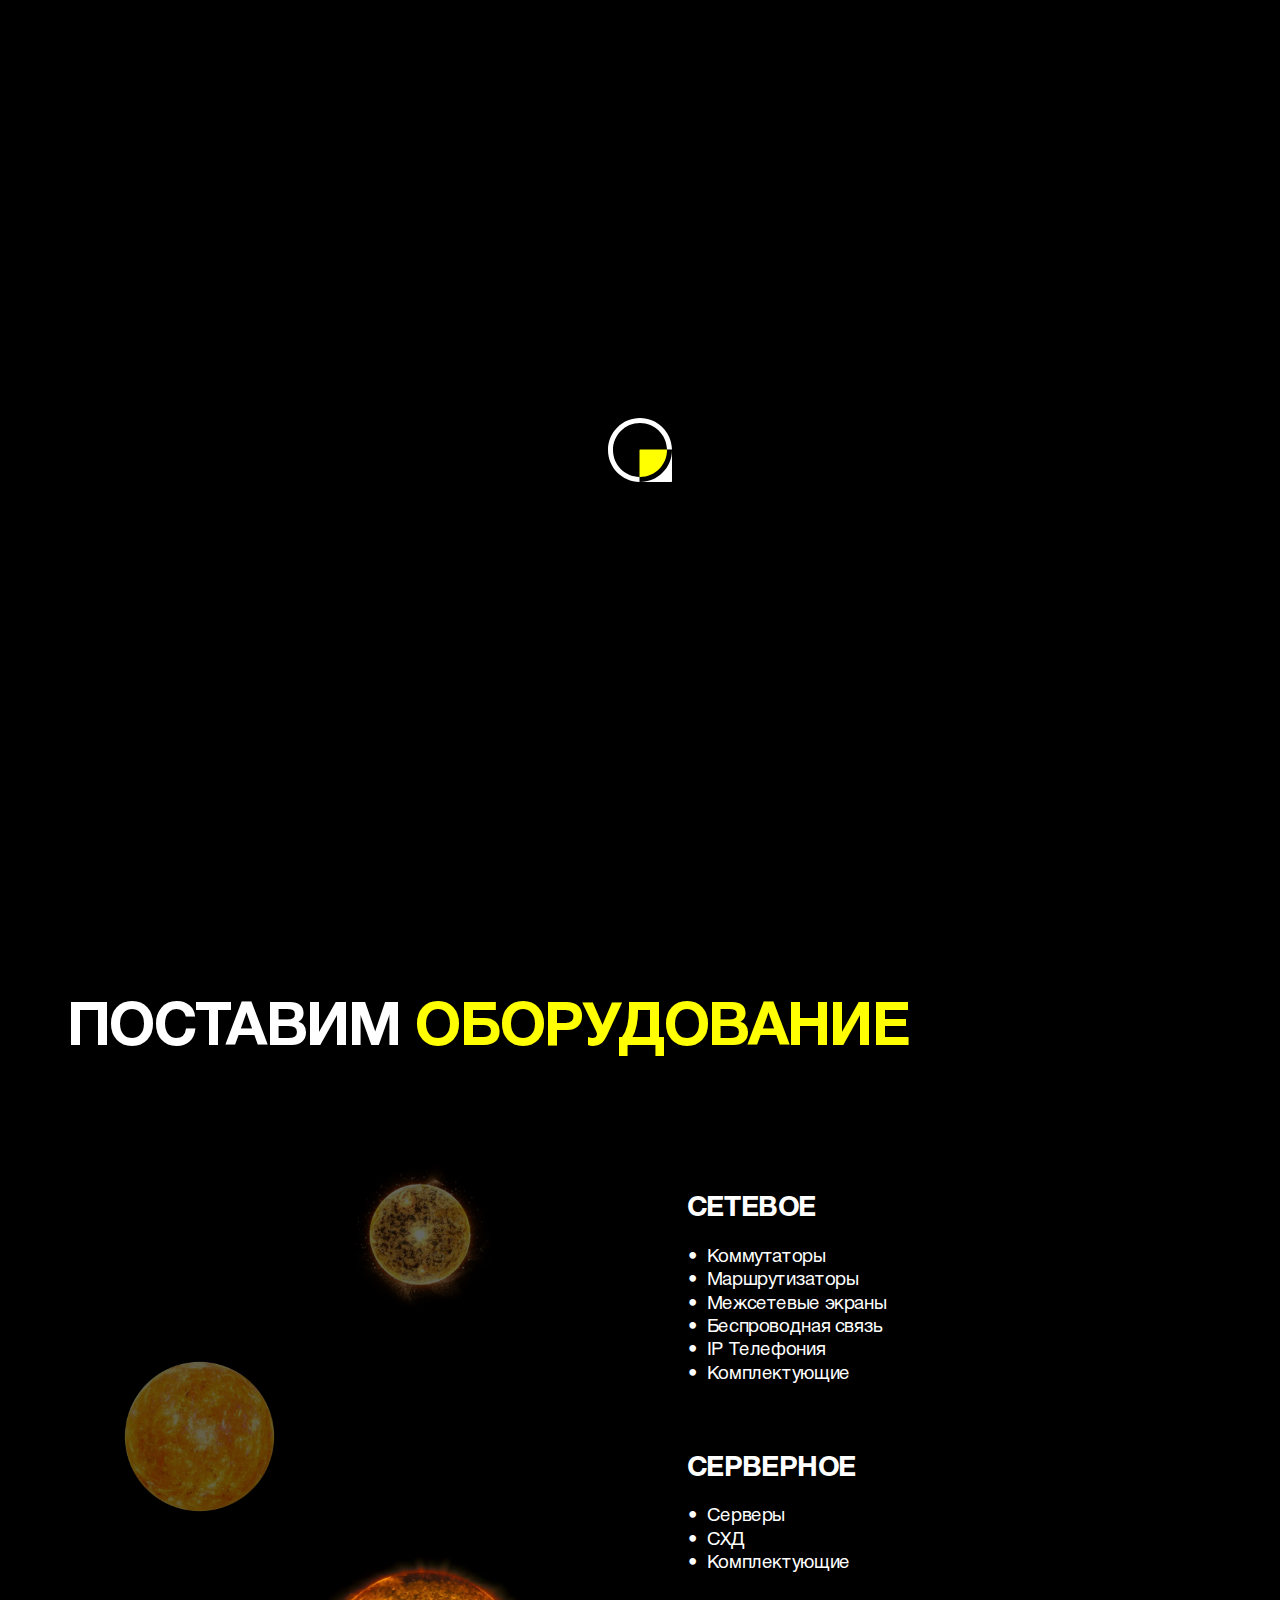
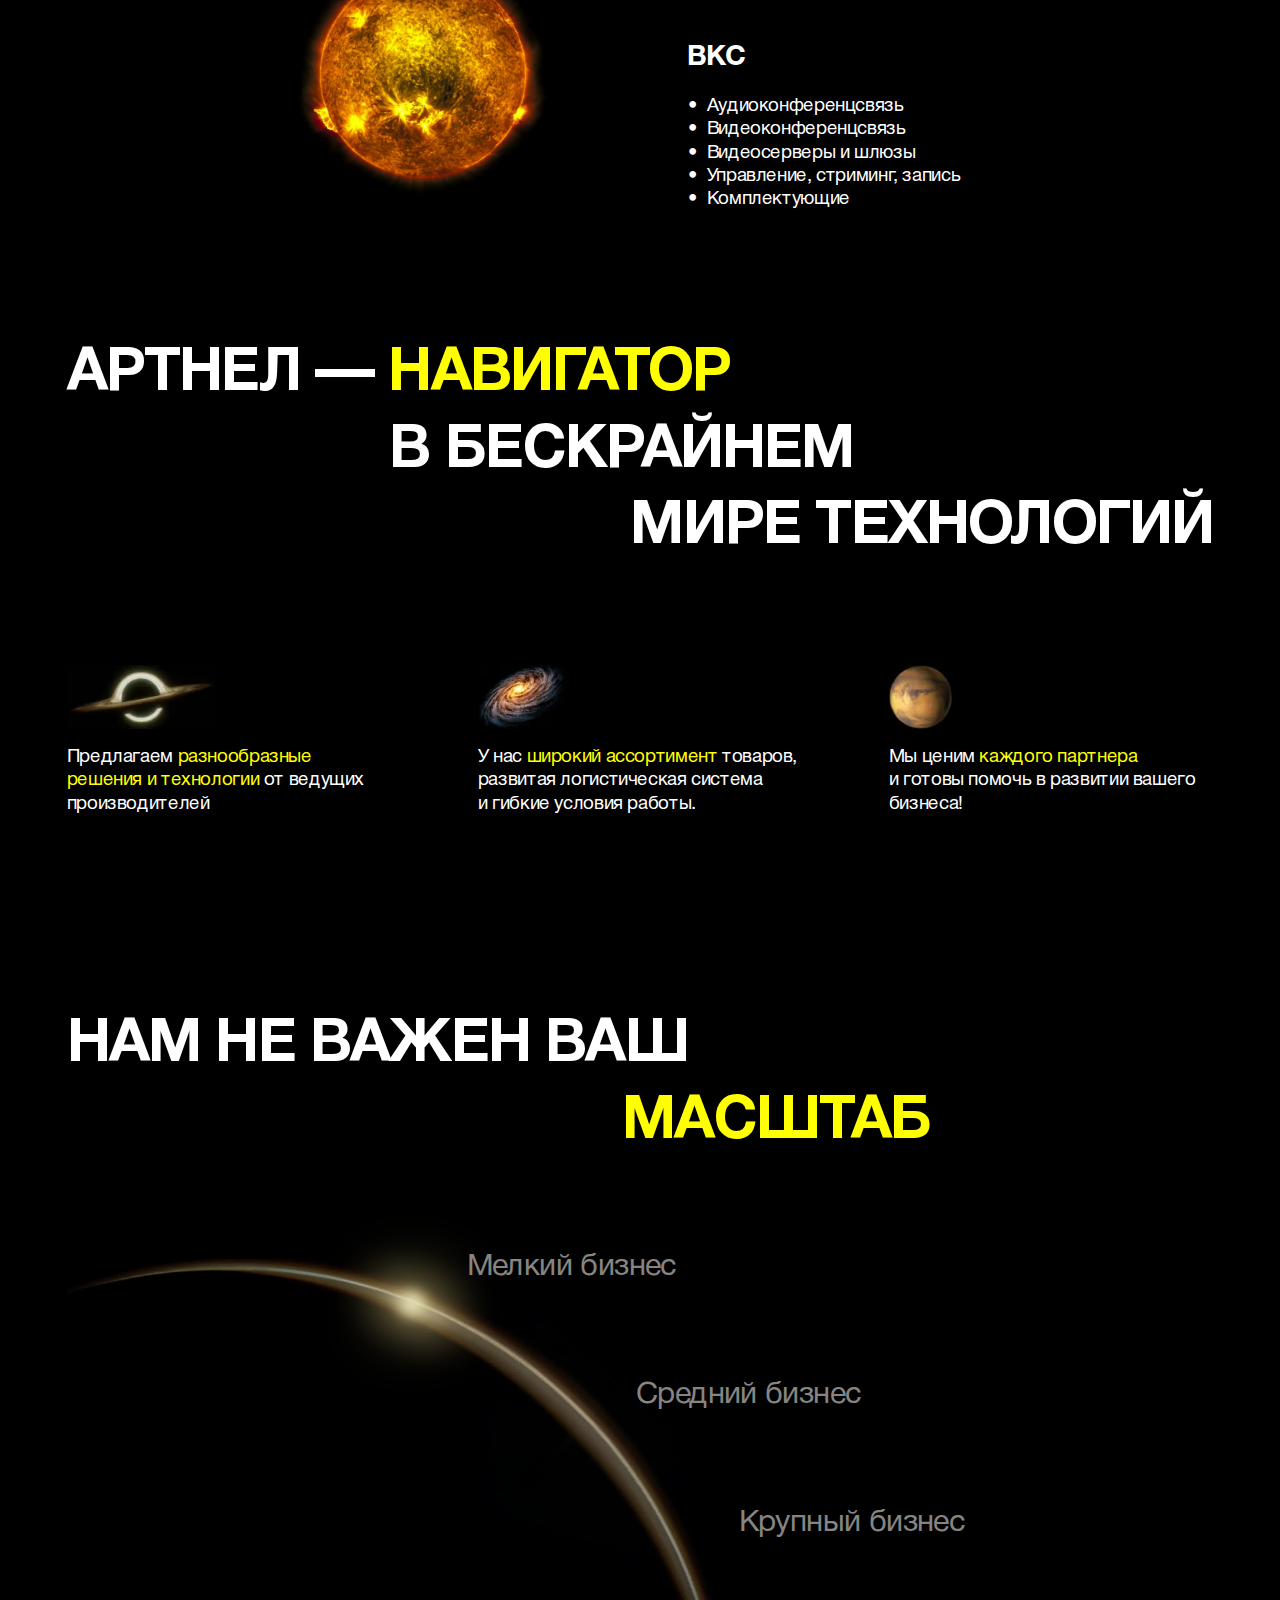
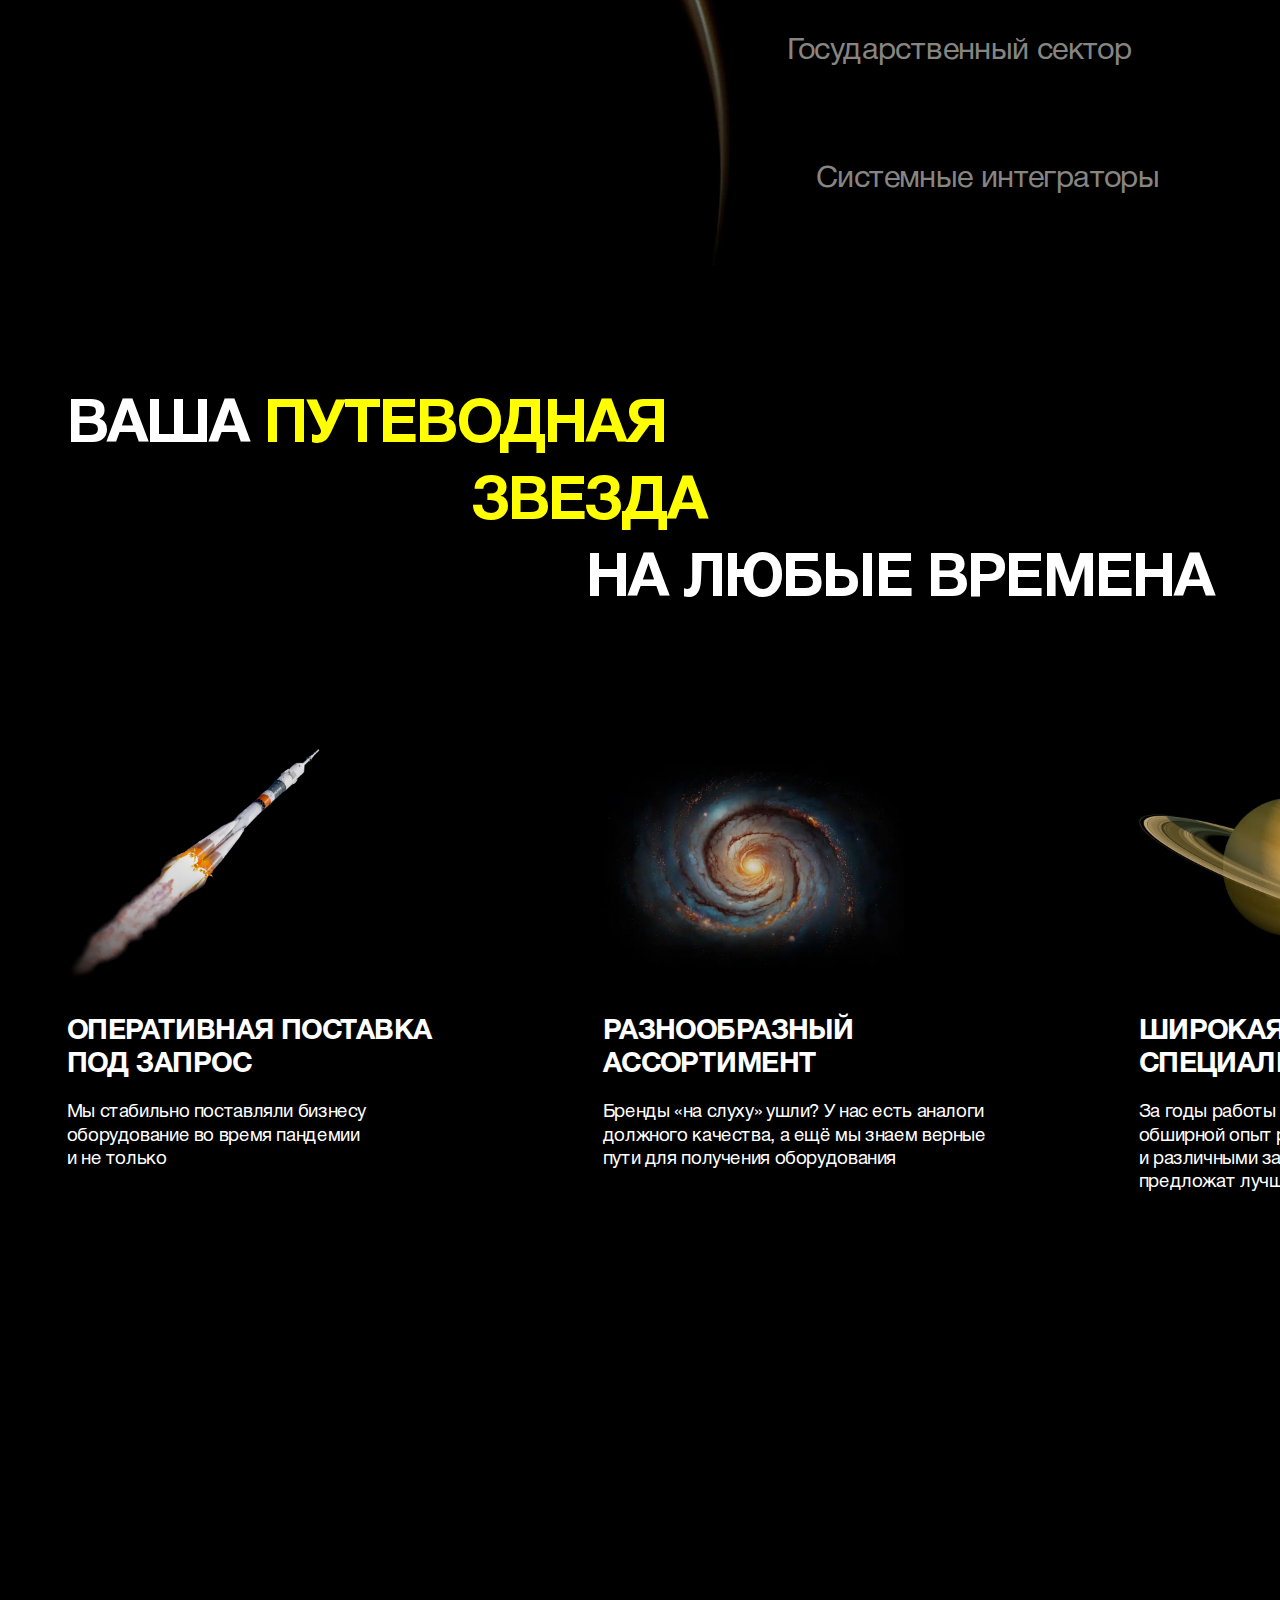
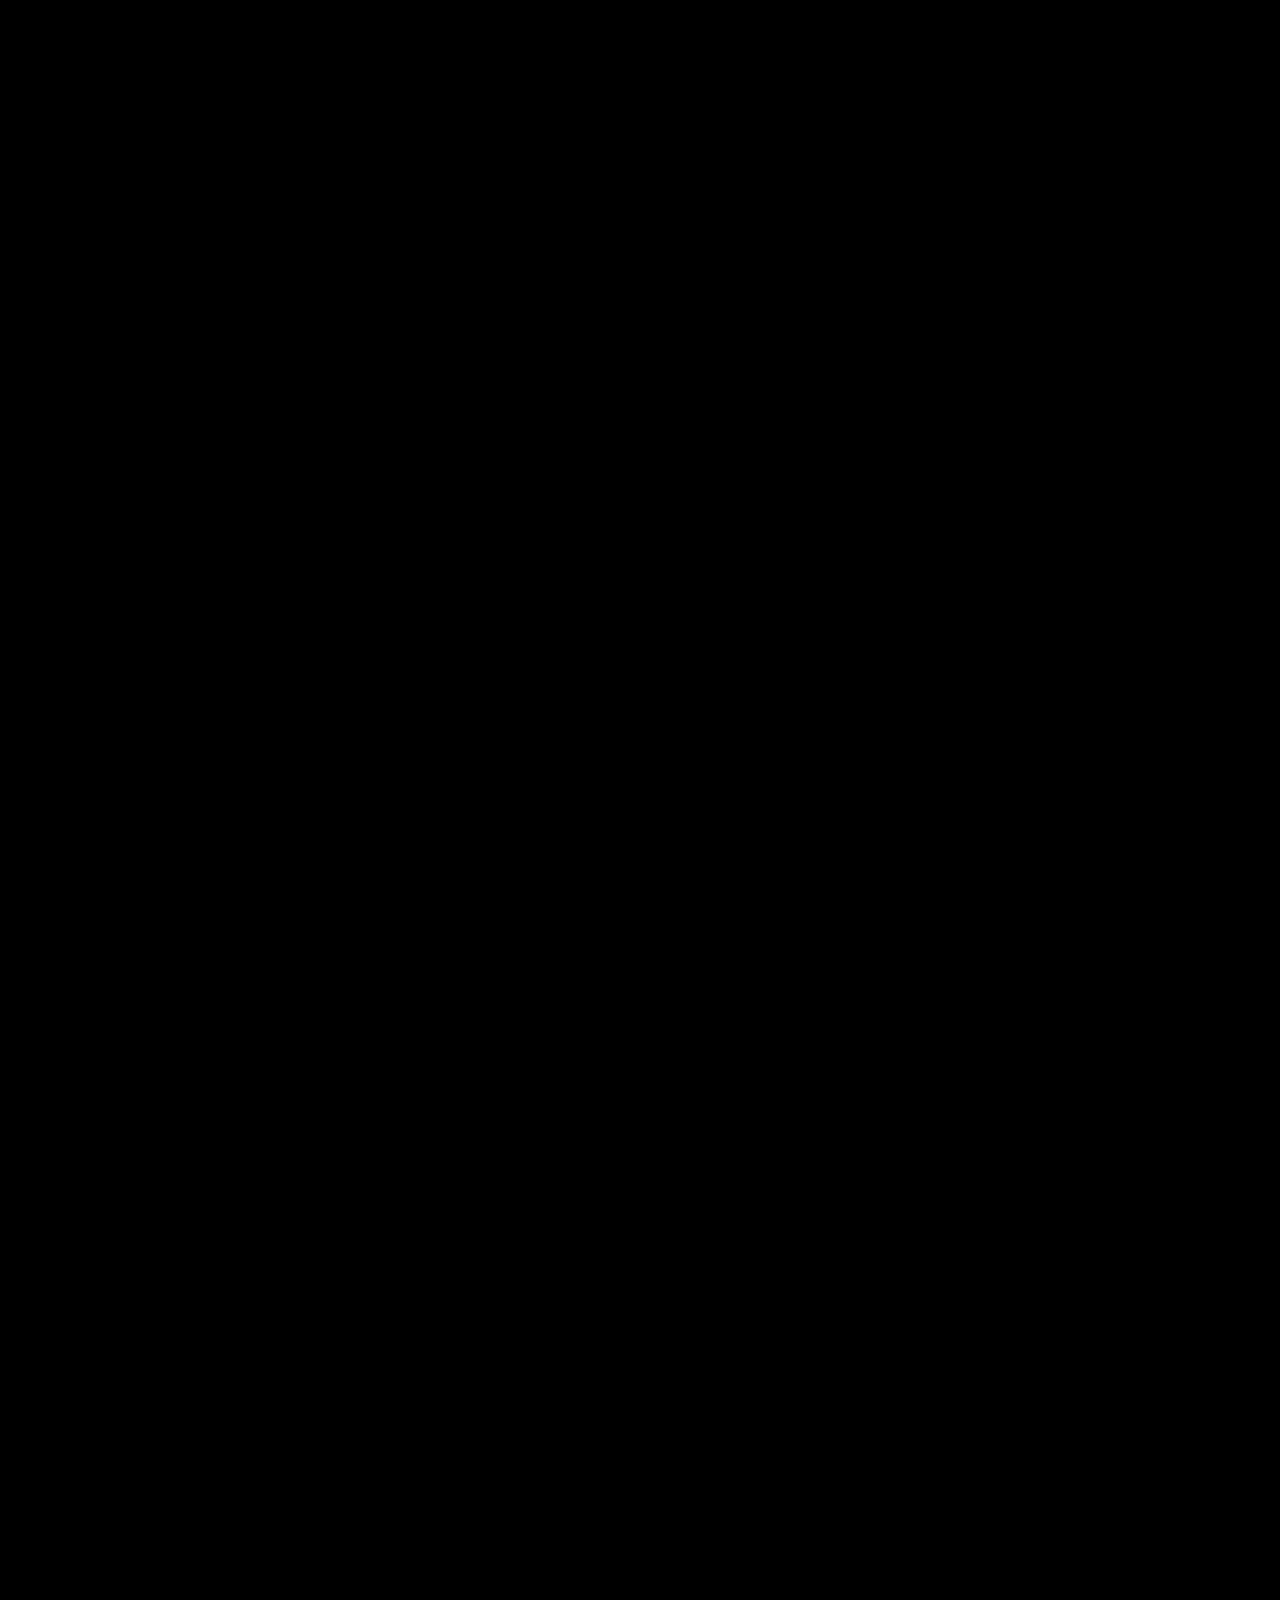
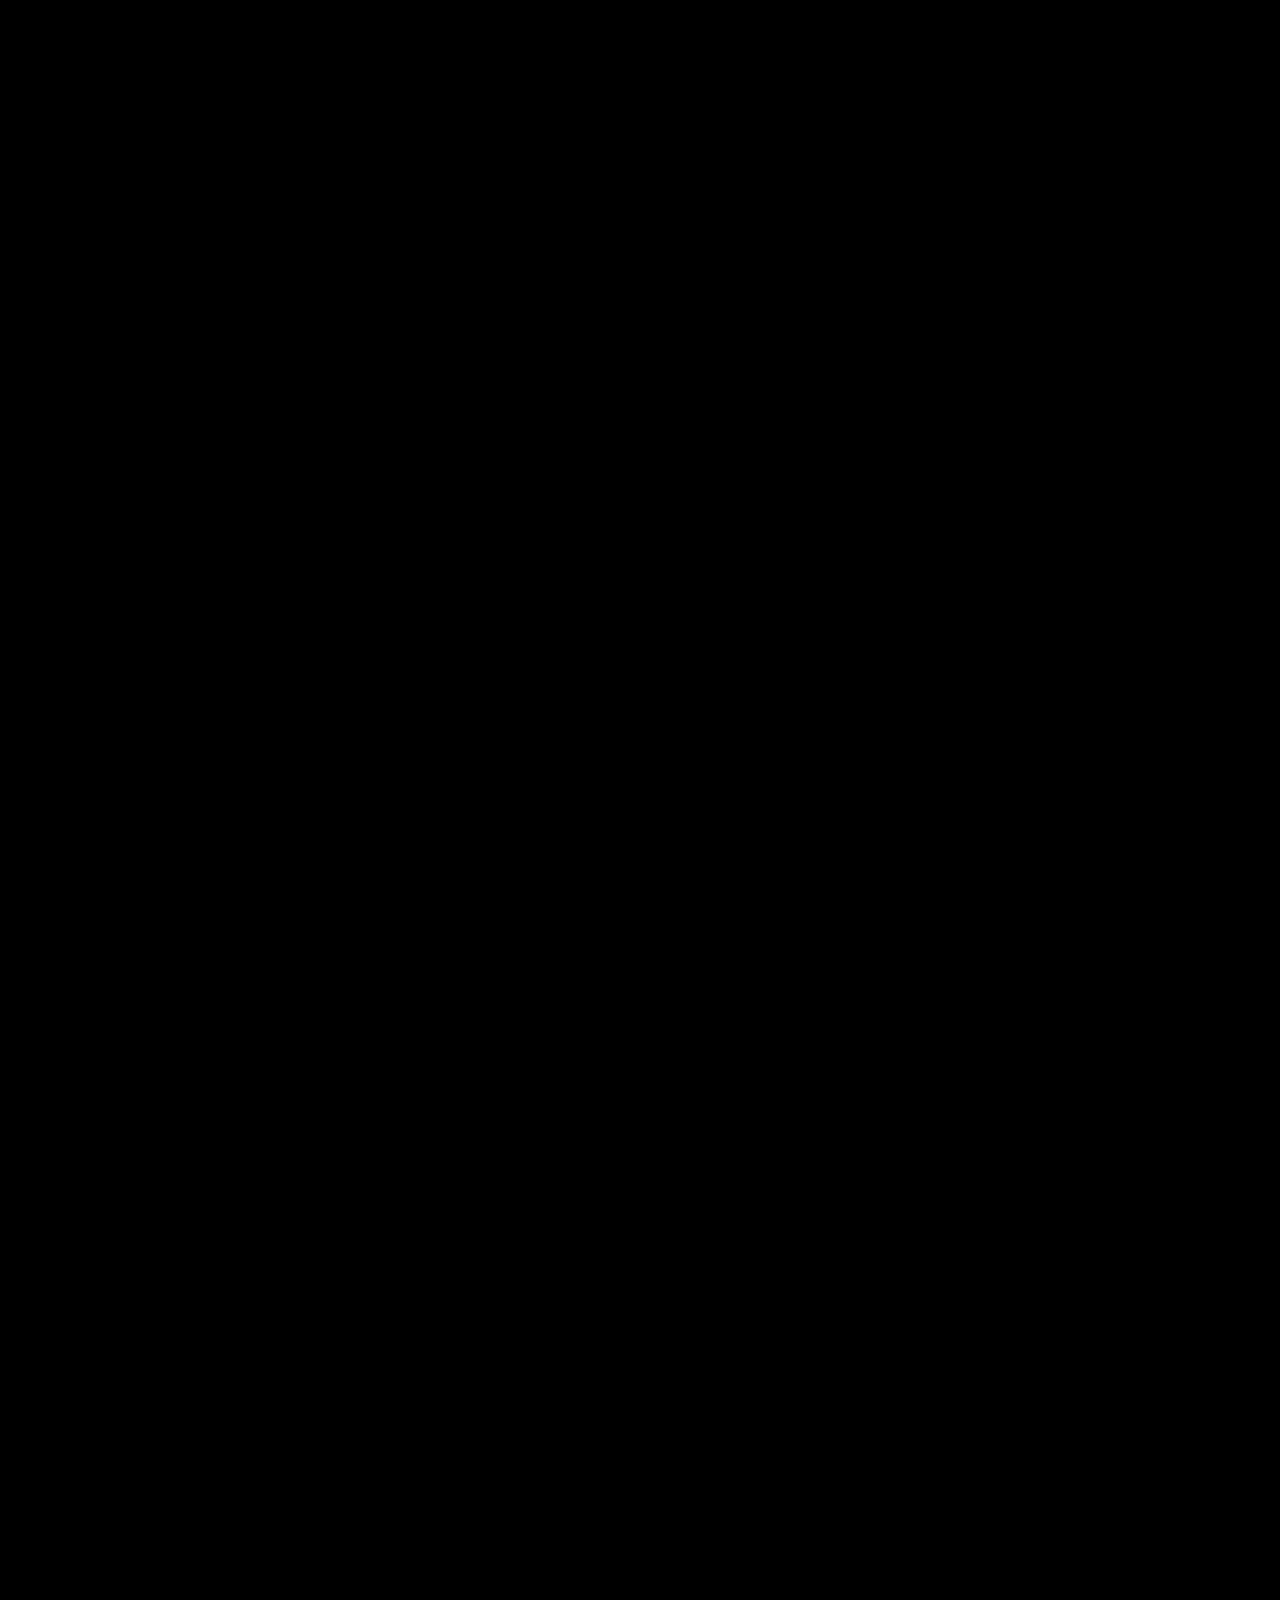
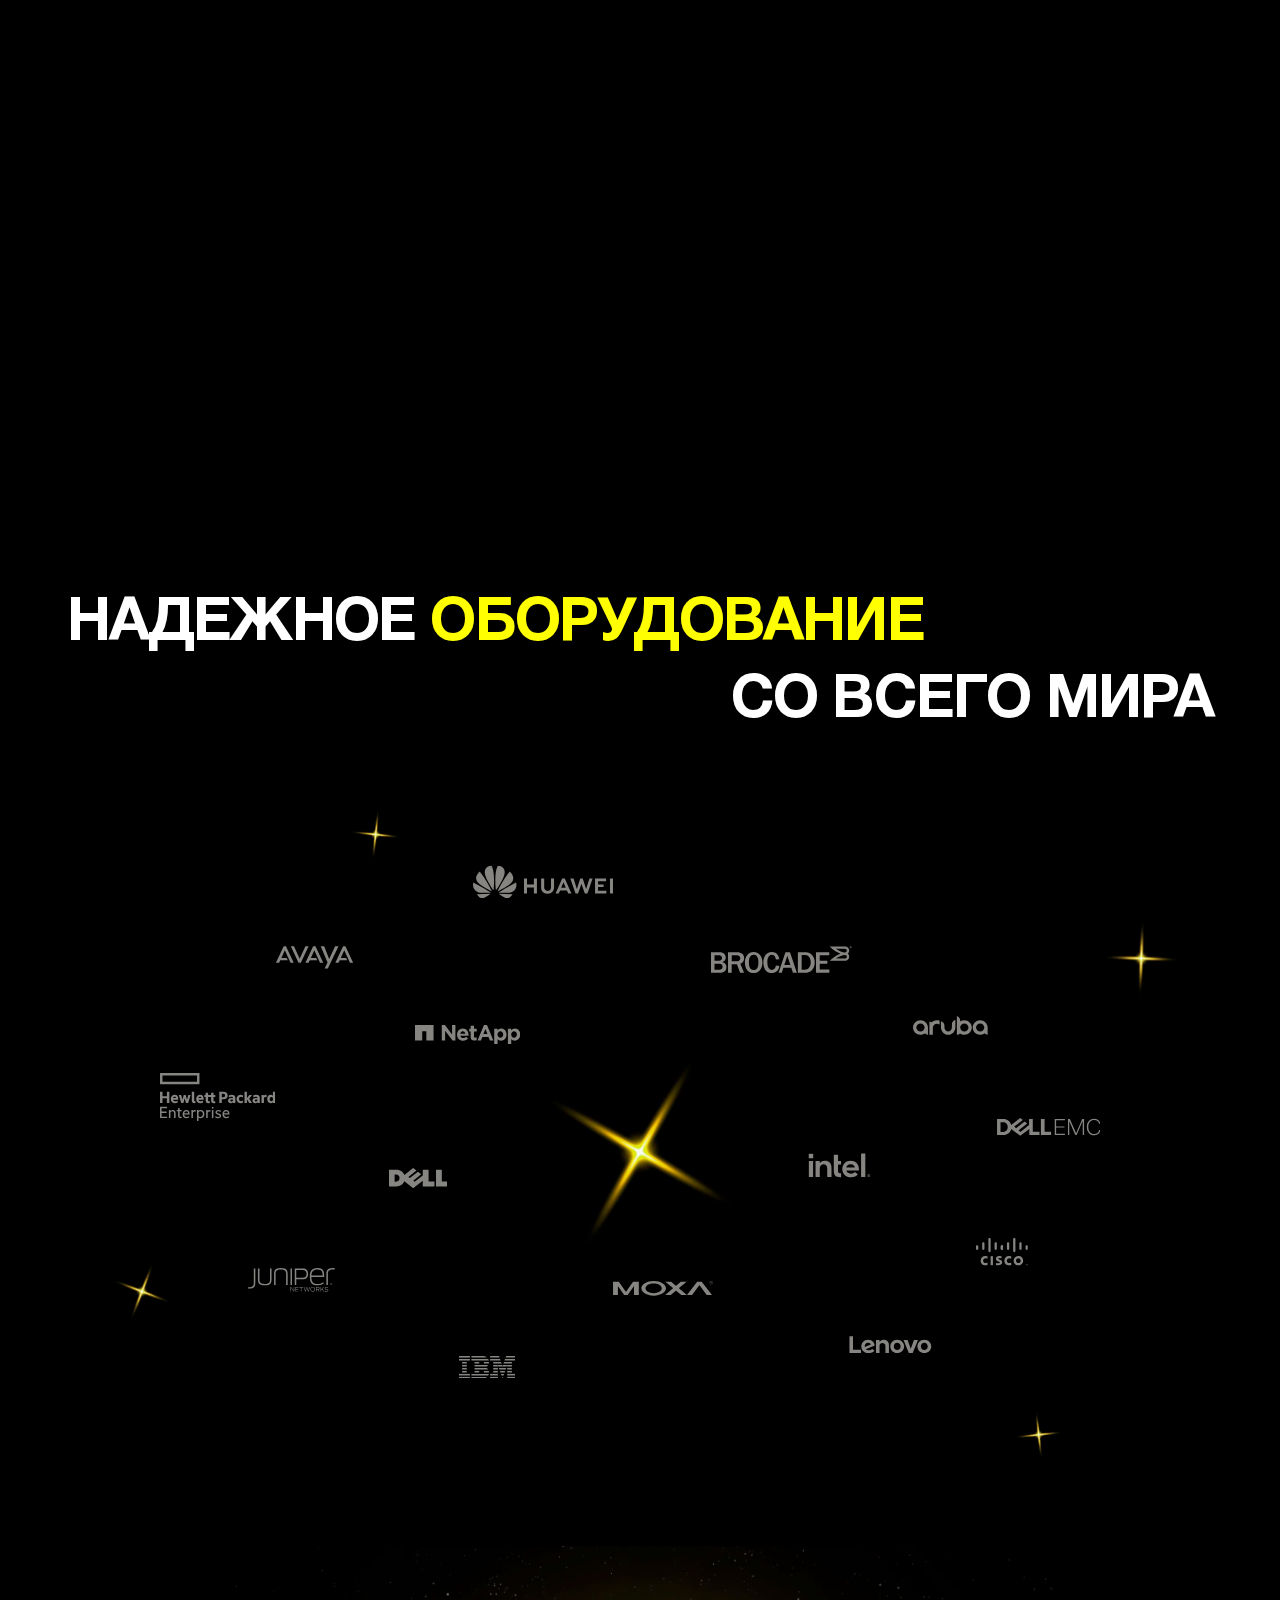
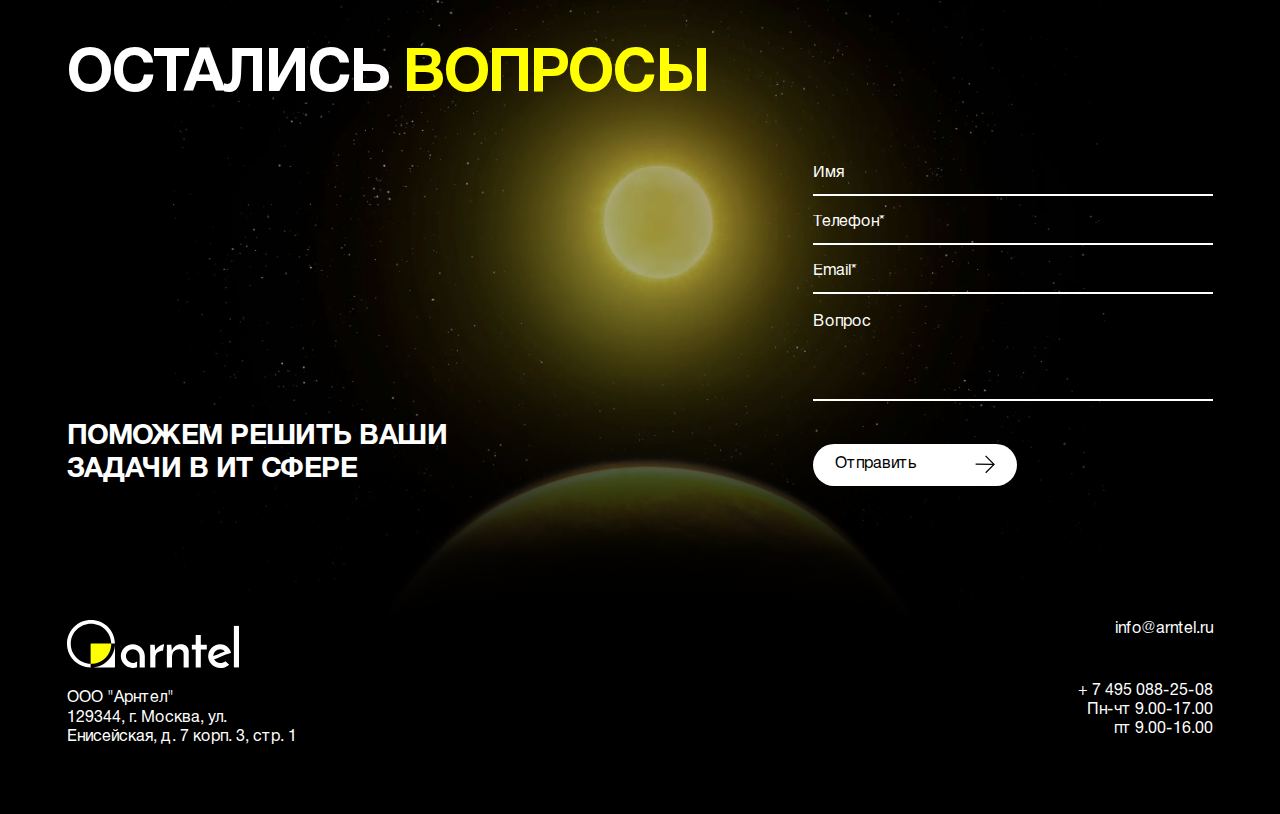
==== commit f938b6e6: "fixed bugs" ====
--- a/index.html
+++ b/index.html
@@ -17,7 +17,7 @@
             <div class="container">
                 <div class="header__inner">
                     <a href="" class="header__logo">
-                        <img src="img/logo.webp" alt="">
+                        <img src="img/logo.svg" alt="">
                     </a>
 
                     <a href="tel:+74950882508" class="header__phone text28">
@@ -46,7 +46,7 @@
             </div>
 
             <div class="loader _show">
-                <img src="img/logo2.webp" alt="" class="loader__img">
+                <img src="img/logo2.svg" alt="" class="loader__img">
             </div>
 
             <div class="set-equip">
@@ -162,8 +162,8 @@
                     </div>
                     <div class="scale__inner">
                         <div class="scale__planet">
-                            <img src="img/planet4.webp" alt="" class="scale__planet-img">
-                            <!--                            <img src="img/star.svg" alt="" class="scale__planet-star">-->
+                            <img src="img/planet6.webp" alt="" class="scale__planet-img">
+                            <img src="img/star.svg" alt="" class="scale__planet-star">
                         </div>
                         <div class="scale__item scale__item1">
                             <div class="h3">
@@ -284,7 +284,7 @@
                         </div>
                     </div>
                     <div class="equip__content">
-                        <img src="img/star2.webp" alt="" class="equip__star equip__star1">
+                        <img src="img/star7.webp" alt="" class="equip__star equip__star1">
                         <img src="img/star3.webp" alt="" class="equip__star equip__star2">
                         <img src="img/star4.webp" alt="" class="equip__star equip__star3">
                         <img src="img/star5.webp" alt="" class="equip__star equip__star4">
@@ -529,7 +529,7 @@
                 <div class="footer__inner">
                     <div class="footer__col">
                         <a href="" class="footer__logo">
-                            <img src="img/logo.webp" alt="">
+                            <img src="img/logo.svg" alt="">
                         </a>
                         <div class="footer__address text24 text18-tablet">
                             ООО "Арнтел" --- a/css/style.min.css
+++ b/css/style.min.css
@@ -1,2 +1,2 @@
-@font-face{font-family:"Helvetica Neue";src:url(../fonts/HelveticaNeueCyr-Thin.ttf) format("ttf"),url(../fonts/HelveticaNeueCyr-Thin.eot) format("eot"),url(../fonts/HelveticaNeueCyr-Thin.woff) format("woff"),url(../fonts/HelveticaNeueCyr-Thin.woff2) format("woff2");font-weight:100;font-style:normal;font-display:swap}@font-face{font-family:"Helvetica Neue";src:url(../fonts/HelveticaNeueCyr-Roman.ttf) format("ttf"),url(../fonts/HelveticaNeueCyr-Roman.eot) format("eot"),url(../fonts/HelveticaNeueCyr-Roman.woff) format("woff"),url(../fonts/HelveticaNeueCyr-Roman.woff2) format("woff2");font-weight:400;font-style:normal;font-display:swap}@font-face{font-family:"Helvetica Neue";src:url(../fonts/HelveticaNeueCyr-Bold.ttf) format("ttf"),url(../fonts/HelveticaNeueCyr-Bold.eot) format("eot"),url(../fonts/HelveticaNeueCyr-Bold.woff) format("woff"),url(../fonts/HelveticaNeueCyr-Bold.woff2) format("woff2");font-weight:700;font-style:normal;font-display:swap}*,::after,::before{margin:0;padding:0;-webkit-box-sizing:border-box;box-sizing:border-box;-webkit-font-smoothing:antialiased!important;-webkit-tap-highlight-color:transparent;outline:0!important}h1,h2,h3,h4,h5,h6{font-weight:400}a,body,div,form,h1,h2,h3,h4,h5,li,p,ul{margin:0;padding:0;border:0;text-decoration:none;line-height:1}button,input,textarea{outline:0!important;-webkit-transition:.125s;-o-transition:.125s;transition:.125s;font-family:inherit}input:active,input[type=checkbox]:focus,input[type=file]:focus,input[type=radio]:focus,input[type=text]:focus{outline:0!important}::-webkit-input-placeholder{color:#222}::-moz-placeholder{color:#222}:-moz-placeholder{color:#222}:-ms-input-placeholder{color:#222}input::-webkit-inner-spin-button,input::-webkit-outer-spin-button{-webkit-appearance:none;margin:0}input[type=number]{-moz-appearance:textfield}html{height:100%;scroll-behavior:smooth;width:100%}svg{-ms-flex-negative:0;flex-shrink:0;height:auto}circle,path,rect,svg{-webkit-transition:.3s;-o-transition:.3s;transition:.3s}a{color:inherit;text-decoration:none;-webkit-transition:.3s;-o-transition:.3s;transition:.3s}a:focus,a:hover{text-decoration:none}li,ul{margin:0;padding:0;list-style:none}i{line-height:100%}fieldset{min-width:0;padding:0;margin:0;border:0}button{cursor:pointer;border:none;outline:0;-webkit-box-sizing:border-box;box-sizing:border-box;-webkit-transition:.3s;-o-transition:.3s;transition:.3s;background-color:inherit;font-size:1em}.swiper-button-next,.swiper-button-prev{z-index:2}.swiper-button-next::after,.swiper-button-prev::after{display:none}img{-webkit-user-select:none;-moz-user-select:none;-o-user-select:none;-ms-user-select:none;user-select:none;-ms-flex-negative:0;flex-shrink:0}html.fixed-body{overflow-y:hidden}.wrapper{min-height:100vh;display:-webkit-box;display:-ms-flexbox;display:flex;-webkit-box-orient:vertical;-webkit-box-direction:normal;-ms-flex-direction:column;flex-direction:column;-ms-flex-negative:0;flex-shrink:0}.content{-webkit-box-flex:1;-ms-flex-positive:1;flex-grow:1;display:-webkit-box;display:-ms-flexbox;display:flex;-webkit-box-orient:vertical;-webkit-box-direction:normal;-ms-flex-direction:column;flex-direction:column;width:100%}.m-page{width:calc(100vw - (100vw - 100%));overflow-x:hidden;font-family:"Helvetica Neue",sans-serif;font-weight:400;color:#fff;background:#000;font-size:calc(100vw * (16 / 1920))}.m-page.fixed-body,.m-page.fixed-body2{overflow-y:hidden;padding-right:var(--scrollWidth)}.container{width:100%;margin:0 auto;padding:0 6.25em}a:hover{color:#ffff02}@media screen and (max-width:992px){.m-page{font-size:calc(100vw * (16 / 768))}.container{padding:0 1.25em}}@media screen and (max-width:576px){.m-page{font-size:calc(100vw * (16 / 375))}}.h1,.h2,.h3,.h4{letter-spacing:-.03em;text-transform:uppercase;font-weight:700}.h1{font-size:7.5em}.h2{font-size:5.625em}.h3{font-size:2.875em;line-height:120%;letter-spacing:-.02em}.h4{font-size:2.625em;line-height:117%;letter-spacing:-.02em}.text28{font-size:1.75em;line-height:125%;letter-spacing:-.02em}.text24{font-size:1.5em;line-height:120%}.text20{font-size:1.25em;line-height:120%}.text19{font-size:1.1875em;line-height:120%}.text18{font-size:1.125em;line-height:120%}.text17{font-size:1.0625em;line-height:120%}.text16{font-size:1em;line-height:150%}.text15{font-size:.9375em;line-height:120%}.text14{font-size:.875em;line-height:120%}.text13{font-size:.8125em;line-height:120%}.text12{font-size:.75em;line-height:120%}.text11{font-size:.6875em;line-height:120%}.text10{font-size:.625em;line-height:120%}.extra-bold-text{font-weight:800}.bold-text{font-weight:700}.semi-bold-text{font-weight:600}.medium-text{font-weight:500}.regular-text{font-weight:400}.light-text{font-weight:300}.thin-text{font-weight:100}.lh143{line-height:143%}.primary-text{color:#ffff02}.m-btn{display:-webkit-box;display:-ms-flexbox;display:flex;-webkit-box-align:center;-ms-flex-align:center;align-items:center;-webkit-box-pack:center;-ms-flex-pack:center;justify-content:center;-webkit-transition:.225s ease-out;-o-transition:.225s ease-out;transition:.225s ease-out;padding:0 2em;height:4em;border-radius:6.25em}.m-btn:focus{-webkit-box-shadow:none;box-shadow:none}.m-btn span{font-size:1.5em}.m-btn-white{background-color:#fff;color:#000}.m-btn-white:hover{background-color:#ffff02;color:#000}@media screen and (max-width:576px){.m-btn{height:3.25em}.m-btn span{font-size:1.125em}}.fg{position:relative;margin:0}.fg input,.fg textarea{border-radius:0;border:none;border-bottom:2px solid #fff;padding:0;height:2.67em;width:100%;font-size:1.5em;background-color:transparent;color:#fff}.fg input::-webkit-input-placeholder,.fg textarea::-webkit-input-placeholder{color:#fff}.fg input::-moz-placeholder,.fg textarea::-moz-placeholder{color:#fff}.fg input:-ms-input-placeholder,.fg textarea:-ms-input-placeholder{color:#fff}.fg input::-ms-input-placeholder,.fg textarea::-ms-input-placeholder{color:#fff}.fg input::placeholder,.fg textarea::placeholder{color:#fff}.fg input:focus,.fg textarea:focus{border-color:#ffff02}.fg textarea{height:6.25em;padding-top:.9em;padding-bottom:.9em;resize:none}.pass-toggle{position:absolute;bottom:1em;right:1.25em;width:1.25em;height:1.6875em;display:-webkit-box;display:-ms-flexbox;display:flex;-webkit-box-align:center;-ms-flex-align:center;align-items:center;-webkit-box-pack:center;-ms-flex-pack:center;justify-content:center}.pass-toggle svg{width:100%;height:auto}.pass-toggle._active g{opacity:1}.m-check,.m-radio{position:relative}.m-check input,.m-radio input{position:absolute;opacity:0;width:100%;height:100%;left:0;top:0;z-index:2;cursor:pointer}.m-check label,.m-radio label{position:relative;cursor:pointer;display:block;padding-left:2.125em;min-height:1.25em;padding-top:.0625em}.m-check label span,.m-radio label span{font-size:.8125em;line-height:140%}.m-check label:after,.m-check label:before,.m-radio label:after,.m-radio label:before{pointer-events:none}.m-check label:before,.m-radio label:before{content:'';position:absolute;z-index:1;left:0;top:0;border:1px solid #dadedf;width:1.25em;height:1.25em;background-size:0 auto;background-repeat:no-repeat;background-position:center;-webkit-transition:none;-o-transition:none;transition:none}.m-check label a,.m-radio label a{text-decoration:underline;position:relative;z-index:2}.m-check._big label,.m-radio._big label{padding-top:0}.m-check._big label span,.m-radio._big label span{font-size:1em;line-height:140%}.m-check._gray label,.m-radio._gray label{color:#6b6e72}.m-check._error input:not(:checked)~label:before,.m-radio._error input:not(:checked)~label:before{border-color:#ff1515}.m-check input:checked+label::before{background-color:#ffff02;border-color:#ffff02;background-size:.75em auto}.m-check label:before{border-radius:.1875em;background-image:url(../img/check2.svg)}.m-check._gray label{color:#787878}.m-radio input:checked~label:before{border:none;background-size:100% auto}.m-radio label:before{border-radius:50%;background-image:url(../img/radio.svg)}.m-radio label span{display:block;line-height:157%;color:#5b626c;margin-top:.125em}.cartcalc{max-width:100%;width:7.5625rem;display:grid;grid-template-columns:2.1875em calc(100% - 2.1875em * 2) 2.1875em;border:1px solid #e9edf2;height:3.125em}.cartcalc button,.cartcalc input{height:100%;width:100%;min-height:100%}.cartcalc input{border:none;border-left:1px solid #e9edf2;border-right:1px solid #e9edf2;color:#000;font-weight:500;font-size:1em;text-align:center}.cartcalc svg{width:.5em;height:auto}.cartcalc button{display:-webkit-box;display:-ms-flexbox;display:flex;-webkit-box-align:center;-ms-flex-align:center;align-items:center;-webkit-box-pack:center;-ms-flex-pack:center;justify-content:center}.cartcalc button:hover{background-color:#e6e6ec}@media screen and (max-width:576px){.fg input,.fg textarea{font-size:.875em;height:3.85em}.fg textarea{height:6.43em}}.pagination{margin-top:3.75em}.pagination__items{display:-webkit-box;display:-ms-flexbox;display:flex;-webkit-box-pack:center;-ms-flex-pack:center;justify-content:center}.pagination__item{height:3.625em;min-width:3.625em;padding:0 1.25em;border-radius:.25em;border:1px solid #000;display:-webkit-box;display:-ms-flexbox;display:flex;-webkit-box-align:center;-ms-flex-align:center;align-items:center;-webkit-box-pack:center;-ms-flex-pack:center;justify-content:center;margin:0 .3125em;font-weight:500}.pagination__item svg{width:1.0625em;height:auto}.pagination__item._active{pointer-events:none}.pagination__item._active,.pagination__item:hover{color:#fff;background-color:#000;border-color:#000}.pagination__item._active path,.pagination__item:hover path{fill:#fff}.pagination__item._btn{padding:0 1.5em}@media screen and (max-width:992px){.h1{font-size:2.625em}.h2{font-size:1.75em}.h4{font-size:1.5em}.text20-tablet{font-size:1.25em}.text19-tablet{font-size:1.1875em}.text18-tablet{font-size:1.125em}.text17-tablet{font-size:1.0625em}.text16-tablet{font-size:1em}.text15-tablet{font-size:.9375em}.text14-tablet{font-size:.875em}.text13-tablet{font-size:.8125em}.text12-tablet{font-size:.75em}.text11-tablet{font-size:.6875em}.text10-tablet{font-size:.625em}.pagination{margin-top:1.875em}}@media screen and (max-width:576px){.pagination{margin-top:1.56em}.pagination ._hide-tablet{display:none}.pagination ._btn{width:2.8125em;padding:0}.pagination__item{height:2.8125em;min-width:2.8125em;padding:0 .875em}.pagination__item span{font-size:.875em}}.tabs{display:-webkit-box;display:-ms-flexbox;display:flex}.tab{height:3.5625em;padding:0 1.56em;display:-webkit-box;display:-ms-flexbox;display:flex;-webkit-box-align:center;-ms-flex-align:center;align-items:center;position:relative;text-transform:uppercase;font-weight:700;color:rgba(0,0,0,.8);-webkit-transition:.3s;-o-transition:.3s;transition:.3s}.tab:not(:last-child){margin:0 .94em 0 0}.tab:before{content:'';position:absolute;width:100%;height:2px;left:0;bottom:0;background-color:#ffff02;opacity:0;-webkit-transition:inherit;-o-transition:inherit;transition:inherit}.tab span{font-size:.875em;line-height:120%}.tab:hover{background:#fbfbfb;cursor:pointer}.tab._active{background:#fbfbfb;pointer-events:none}.tab._active:before{opacity:1}.tab-content{display:none}.tab-content._active{display:block}.grid{display:grid;gap:1.25em;grid-template-columns:100%}.grid2{grid-template-columns:repeat(2,calc(50% - .5em))}.grid3{grid-template-columns:repeat(3,calc(100% / 3 - 2.5em / 3))}.grid4,.grid5{grid-template-columns:repeat(4,calc(25% - 3.75em / 4))}@media screen and (max-width:992px){.grid-tablet{grid-template-columns:100%}.grid-tablet2{grid-template-columns:repeat(2,calc(50% - .625em))}}.socials{display:-webkit-box;display:-ms-flexbox;display:flex;-webkit-box-align:center;-ms-flex-align:center;align-items:center}.socials__item{width:2.5em;height:2.5em;border-radius:50%;border:1px solid rgba(255,255,255,.1);background:#1a1a1a;display:-webkit-box;display:-ms-flexbox;display:flex;-webkit-box-align:center;-ms-flex-align:center;align-items:center;-webkit-box-pack:center;-ms-flex-pack:center;justify-content:center}.socials__item:not(:last-child){margin:0 .75em 0 0}.socials__item:hover path{fill-opacity:1}.socials__item:hover path:not(._not-fill){fill:#fff}.compare-btn,.favourite-btn{display:-webkit-box;display:-ms-flexbox;display:flex;-webkit-box-align:center;-ms-flex-align:center;align-items:center;-webkit-box-pack:center;-ms-flex-pack:center;justify-content:center}.compare-btn svg,.favourite-btn svg{width:100%;height:auto}.favourite-btn{width:1.4375em}.favourite-btn:hover path{opacity:1}.favourite-btn._added path{opacity:1;stroke:#ffff02;fill:#ffff02}.compare-btn{width:1.5em}.compare-btn._added g,.compare-btn:hover g{opacity:1}.compare-btn._added line{stroke:#ffff02}.breadcrumbs{margin-top:60px}.breadcrumbs__item{font-size:16px;line-height:110%;position:relative;font-weight:400;display:inline}.breadcrumbs__item:last-child{font-weight:600}.breadcrumbs__item:not(:first-child){margin-left:24px}.breadcrumbs__item:not(:first-child):before{content:'';position:absolute;z-index:1;width:3.51px;height:3.51px;background-color:#ffff02;border-radius:1px;-webkit-transform:rotate(-45deg);-ms-transform:rotate(-45deg);transform:rotate(-45deg);top:7px;right:100%;margin-right:10px}.modal-bg{position:fixed;top:0;left:0;width:100%;height:calc(100 * var(--vh));background-color:#000;opacity:.2}.modal{position:fixed;left:0;top:0;width:100%;height:calc(100 * var(--vh));overflow-y:auto;z-index:80;opacity:0;pointer-events:none;padding:1em 0;text-align:center}.modal:after{content:'';display:inline-block;height:100%;vertical-align:middle;margin-right:-4px}.modal__dialog{text-align:left;vertical-align:middle;background:#000;width:39em;max-width:calc(100% - 2em);position:relative;z-index:3;padding:3.75em 3.125em;border-radius:1.5em;display:inline-block;-webkit-box-shadow:0 .25em .25em 1em rgba(255,255,2,.04),0 .625em 1.75em 1em rgba(255,255,2,.25);box-shadow:0 .25em .25em 1em rgba(255,255,2,.04),0 .625em 1.75em 1em rgba(255,255,2,.25)}.modal._active{opacity:1;pointer-events:unset}.modal._active .modal__bg{display:block}.modal__text{max-width:20em;display:grid;grid-template-columns:100%;gap:1.375em}.modal .close-btn{position:absolute;top:1.875em;right:1.875em}.close-btn{background-color:transparent;-ms-flex-negative:0;flex-shrink:0;width:1.8125em;display:-webkit-box;display:-ms-flexbox;display:flex;-webkit-box-align:center;-ms-flex-align:center;align-items:center;-webkit-box-pack:center;-ms-flex-pack:center;justify-content:center}.close-btn:hover path{fill:#ffff02}.close-btn svg{width:100%}.thank-modal .modal__dialog{padding-bottom:13em;background-image:url(../img/modal-bg.webp);background-size:20.9375em auto;background-position:right bottom;background-repeat:no-repeat}@media screen and (max-width:576px){.grid-mob{grid-template-columns:100%}.modal:after{display:none}.modal__dialog{overflow-y:auto;top:0;left:0;position:fixed;width:100%;max-width:unset;height:calc(100 * var(--vh));border-radius:0;padding:7em 1.625em 2em}.modal__text{gap:1.25em}.modal__desc{font-size:1.125em}.modal__desc br{display:none}.thank-modal .modal__dialog{padding-bottom:30em;background-image:url(../img/modal-bg2.webp);background-size:17.5em auto}}.header{position:absolute;top:0;left:0;width:100%;z-index:5;padding:1.875em 0}.header__inner{display:-webkit-box;display:-ms-flexbox;display:flex;-webkit-box-align:center;-ms-flex-align:center;align-items:center;-webkit-box-pack:justify;-ms-flex-pack:justify;justify-content:space-between}.header__logo{display:block;-ms-flex-negative:0;flex-shrink:0;width:12.125em}.header__logo img{width:100%;display:block}.header__phone{font-weight:100}@media screen and (max-width:992px){.header{padding:1em 0}.header__logo{width:8em}.header__phone{font-size:1.25em}}@media screen and (max-width:576px){.header__logo{width:6.125em}.header__phone{font-size:.875em}}.footer{padding-bottom:6.25em}.footer__inner{display:-webkit-box;display:-ms-flexbox;display:flex;-webkit-box-pack:justify;-ms-flex-pack:justify;justify-content:space-between}.footer__logo{width:16.125em;display:block;margin-bottom:2em}.footer__logo img{width:100%;display:block}.footer__col2{text-align:right}.footer__contacts{margin-top:2.67em}@media screen and (max-width:992px){.footer{padding-bottom:1.875em}.footer__logo{width:10em;margin-bottom:1.875em}}@media screen and (max-width:576px){.footer__inner{display:block}.footer__logo{width:8.25em}.footer__col2{margin-top:1.25em;display:-webkit-box;display:-ms-flexbox;display:flex;-webkit-box-orient:vertical;-webkit-box-direction:normal;-ms-flex-direction:column;flex-direction:column;text-align:left}.footer__address,.footer__contacts,.footer__email{font-weight:100;font-size:.875em}.footer__contacts{-webkit-box-ordinal-group:0;-ms-flex-order:-1;order:-1;margin:0 0 .7em}}.set-equip{padding:9.375em 0 6.25em}.set-equip__inner{padding:12.5em 0 0 58.125em;position:relative}.set-equip__groups{display:grid;grid-template-columns:100%;gap:6.25em;position:relative;z-index:2}.set-equip__group .m-list{margin-top:1.875em}.set-equip__planet{position:absolute}.set-equip__planet img{width:100%;display:block}.set-equip__planet1{width:27.5625em;top:8.625em;left:19.375em;opacity:.4}.set-equip__planet2{width:19.9375em;opacity:.4;left:2.5em;top:25.3125em;z-index:2}.set-equip__planet3{bottom:-3.625em;left:4.125em;width:58.5625em}.m-list{padding-left:.125em}.m-list li{position:relative;padding-left:1em;font-size:1.75em;line-height:125%;letter-spacing:-.02em}.m-list li:before{content:'•';position:absolute;top:0;left:0;background-image:unset;width:unset;height:unset}.advantages{padding:6.25em 0 9.375em}.advantages__items{margin-top:10em;display:grid;grid-template-columns:repeat(3,calc(100% / 3 - 16.25em / 3));gap:8.125em}@media screen and (min-width:993px){.line-title{display:grid;grid-template-columns:100%;gap:1.5625em}.line-title__item:nth-child(2){padding-left:5.375em}.line-title__item:nth-child(3){text-align:right}.scale .line-title__item:nth-child(2){padding-left:9.25em}}.advantage-card__img{height:6em;display:-webkit-box;display:-ms-flexbox;display:flex;-webkit-box-flex:1;-ms-flex-positive:1;flex-grow:1;margin-bottom:1.625em}.advantage-card__img img{max-width:100%;max-height:100%}@media screen and (max-width:992px){.set-equip{padding:7.5em 0 3.125em;overflow:hidden}.set-equip__inner{padding:3.75em 0 0}.set-equip__groups{gap:2.5em}.set-equip__group .m-list{margin-top:1.25em}.set-equip__planet1{top:2.5em;right:-.3125em;left:unset;width:13em}.set-equip__planet2{top:13.375em;right:-.625em;left:unset;width:8.375em}.set-equip__planet3{width:25.625em;bottom:-1.375em;left:unset;opacity:.4;right:-6.5em}.m-list li{font-size:1.125em}.advantages{padding:3.125em 0 3.75em}.advantages__items{margin-top:3.75em;grid-template-columns:repeat(3,calc(100% / 3 - 5em / 3));gap:2.5em}.advantage-card__img{height:3.75em;margin-bottom:1.25em}}@media screen and (max-width:576px){.advantages__items{grid-template-columns:100%}}.scale{padding:9.375em 0 3em}.scale__inner{margin-top:10em;position:relative}.scale__planet{width:62.625em;position:relative}.scale__planet-img{width:100%;display:block}.scale__planet-star{position:absolute;width:17.375em;left:23.75em;top:-3.75em}.scale__item{position:absolute;color:#868582}.scale__item .h3{text-transform:unset;font-weight:400}.scale__item img{position:absolute;width:17.375em;right:100%;top:0;opacity:0}.scale__item._show{color:#fff}.scale__item._show img{opacity:1}.scale__item1{top:-1em;left:37.5em}.scale__item1 img{-webkit-transform:translate(4em,-2.5em);-ms-transform:translate(4em,-2.5em);transform:translate(4em,-2.5em)}.scale__item2{top:11em;left:53.375em}.scale__item2 img{-webkit-transform:translate(4.25em,-3.5em);-ms-transform:translate(4.25em,-3.5em);transform:translate(4.25em,-3.5em)}.scale__item3{top:23em;left:63em}.scale__item3 img{-webkit-transform:translate(3.5em,-3.5em);-ms-transform:translate(3.5em,-3.5em);transform:translate(3.5em,-3.5em)}.scale__item4{top:35em;left:67.5em}.scale__item4 img{-webkit-transform:translate(2.75em,-4em);-ms-transform:translate(2.75em,-4em);transform:translate(2.75em,-4em)}.scale__item5{top:47em;left:70.25em}.scale__item5 img{-webkit-transform:translate(0,-6em);-ms-transform:translate(0,-6em);transform:translate(0,-6em)}.your-way{padding:9.375em 0;overflow:hidden}.your-way__items{margin-top:12.5em;width:50.25em;max-width:100%;display:-webkit-box;display:-ms-flexbox;display:flex}.service-card{width:100%;-ms-flex-negative:0;flex-shrink:0;padding-right:14em}.service-card__img{width:28.25em;height:23em;max-width:100%;display:-webkit-box;display:-ms-flexbox;display:flex;-webkit-box-align:center;-ms-flex-align:center;align-items:center}.service-card__img img{max-width:100%;max-height:100%;display:block}.service-card__text{display:grid;grid-template-columns:100%;gap:1.875em;margin-top:2.5em}@media screen and (max-width:992px){.scale,.your-way{padding:3.75em 0}.your-way__items{display:grid;grid-template-columns:100%;gap:4.375em;margin-top:5em;width:100%}.service-card{padding:0}.service-card__img{width:auto;max-width:12.5em;height:auto;max-height:11em;margin:0 auto}.service-card__text{gap:1.25em;margin-top:3.125em}}@media screen and (max-width:992px) and (min-width:577px){.scale__inner{font-size:.4em}.your-way__items{grid-template-columns:repeat(2,calc(50% - 2.1875em))}.your-way__items .service-card__img{height:11em}}@media screen and (max-width:576px){.scale__planet{width:100%}.scale__planet-img{-webkit-transform:rotate(25deg);-ms-transform:rotate(25deg);transform:rotate(25deg);margin-left:-10.5em}.scale__planet-star{width:6em;left:-1.25em;top:-2.875em}.scale__inner{margin-top:5em}.scale__item .h3{font-size:1.125em}.scale__item img{width:6em;-webkit-transform:translate(0,-1.5em);-ms-transform:translate(0,-1.5em);transform:translate(0,-1.5em)}.scale__item1{top:-.5em;left:5.625em}.scale__item2{top:3.625em;left:9.375em}.scale__item3{top:7.5em;left:11.125em}.scale__item4{top:12.625em;left:11.5em}.scale__item5{top:18.5em;left:10.5em}}.equip{padding:9.375em 0}.equip__content{height:60em;margin-top:7em;position:relative}.equip__star{position:absolute}.equip__star1{width:22.375em;left:50%;bottom:12.5em;-webkit-transform:translateX(-50%) rotate(30deg);-ms-transform:translateX(-50%) rotate(30deg);transform:translateX(-50%) rotate(30deg)}.equip__star2{top:0;left:26.25em;-webkit-transform:rotate(-174deg);-ms-transform:rotate(-174deg);transform:rotate(-174deg);width:5.375em}.equip__star3{-webkit-transform:rotate(2deg);-ms-transform:rotate(2deg);transform:rotate(2deg);right:2.875em;top:10.25em;width:7.875em}.equip__star4{-webkit-transform:rotate(174deg);-ms-transform:rotate(174deg);transform:rotate(174deg);right:13.75em;bottom:-1.5em;width:5.125em}.equip__star5{-webkit-transform:rotate(-159deg);-ms-transform:rotate(-159deg);transform:rotate(-159deg);left:3.875em;bottom:11.25em;width:6.375em}.equip__item{position:absolute}@media screen and (min-width:993px){.your-way .line-title__item:nth-child(2){padding-left:6.75em}.equip .line-title__item:nth-child(2){padding:0;text-align:right}.equip__item:not(:hover) path{fill:#868582}}.equip__item svg{width:100%}.equip__item1{top:5.5em;left:38.125em;width:13.125em}.equip__item2{top:13.125em;left:19.5em;width:7.5em}.equip__item3{top:13.125em;left:60.375em;width:13.25em}.equip__item4{top:20.5em;left:32.625em;width:9.875em}.equip__item5{top:19.625em;left:79.375em;width:7em}.equip__item6{top:25em;left:8.75em;width:10.8125em}.equip__item7{top:29.1875em;left:87.1875em;width:9.6875em}.equip__item8{top:33.9375em;left:30.1875em;width:5.5em}.equip__item9{top:32.5em;left:69.5em;width:5.875em}.equip__item10{top:43.3125em;left:17em;width:8.125em}.equip__item11{top:44.5em;left:51.25em;width:9.375em}.equip__item12{top:40.5em;left:85.25em;width:4.875em}.equip__item13{top:51.5em;left:36.8125em;width:5.25em}.equip__item14{top:49.7em;left:73.375em;width:7.75em}@media screen and (max-width:992px){.equip{padding:3.75em 0}.equip__content{font-size:.5em;margin-left:-8.25em}}@media screen and (max-width:576px){.equip__content{font-size:1em;height:39.375em;margin:2em 0 0}.equip__star1{width:10.25em;bottom:12em}.equip__star2{left:.25em;top:5.25em;width:3.375em}.equip__star3{top:0;right:1.5em;width:4.875em}.equip__star4{right:1em;bottom:2.25em;width:3.125em}.equip__star5{left:1.875em;bottom:6em;width:4em}.equip__item1{left:7.5em;top:4.5em;width:4.875em}.equip__item2{left:.625em;top:18.75em;width:4.4375em}.equip__item3{left:12.25em;top:10.25em;width:6.125em}.equip__item4{left:2.125em;top:9.375em;width:4.875em}.equip__item5{left:14.375em;top:15.625em;width:4.125em}.equip__item6{left:4em;top:14em;width:5.75em}.equip__item7{left:11.875em;top:25.875em;width:5.75em}.equip__item8{left:2.875em;top:24.125em;width:3.25em}.equip__item9{left:16.5em;top:21.25em;width:3.5em}.equip__item10{left:4em;top:38.25em;width:4.8125em}.equip__item11{left:8em;top:30.625em;width:5.5625em}.equip__item12{left:15.875em;top:38.25em;width:3em}.equip__item13{left:1.125em;top:34em;width:3.125em}.equip__item14{left:10.875em;top:35.25em;width:4.625em}}.feedback{padding:9.375em 0 12.5em;background-image:url(../img/faq-bg.webp);background-size:87.5em auto;background-repeat:no-repeat;background-position:center bottom 0;position:relative}.feedback:after{content:'';position:absolute;bottom:0;left:0;width:100%;height:23em;background:-webkit-gradient(linear,left bottom,left top,from(#000),color-stop(0,#000),color-stop(26.93%,rgba(0,0,0,.9)),to(rgba(0,0,0,0)));background:-o-linear-gradient(bottom,#000 0,#000 0,rgba(0,0,0,.9) 26.93%,rgba(0,0,0,0) 100%);background:linear-gradient(0deg,#000 0,#000 0,rgba(0,0,0,.9) 26.93%,rgba(0,0,0,0) 100%)}.feedback__grid{position:relative;z-index:2;margin-top:4.375em;display:grid;grid-template-columns:39em 37.5em;-webkit-box-pack:justify;-ms-flex-pack:justify;justify-content:space-between;-webkit-box-align:end;-ms-flex-align:end;align-items:flex-end;gap:6.25em 0}.feedback-form{display:grid;grid-template-columns:100%;gap:.625em}.feedback-form__btn{margin-top:3.125em;display:-webkit-inline-box;display:-ms-inline-flexbox;display:inline-flex;margin-right:auto}.feedback-form__btn svg{width:1.875em;margin-left:5.5em}@media screen and (max-width:992px){.feedback{padding:3.75em 0 6.875em;background-size:100% auto}.feedback:after{height:18em}.feedback__grid{grid-template-columns:100%;margin-top:6em}.feedback__col2{-webkit-box-ordinal-group:0;-ms-flex-order:-1;order:-1}}@media screen and (max-width:576px){.feedback{background-image:url(../img/faq-bg2.webp);background-position:left 0 bottom 6.875em}.feedback:after{display:none}.feedback-form{gap:.3125em}.feedback-form__btn{width:100%;-webkit-box-pack:justify;-ms-flex-pack:justify;justify-content:space-between}.feedback-form__btn svg{width:1.3125em;margin:0}}.main{min-height:calc(100 * var(--vh));padding:21.875em 0;text-align:center;position:relative}.main:before{content:'';position:absolute;top:0;left:0;width:100%;height:18.75em;background:-webkit-gradient(linear,left top,left bottom,from(#000),to(rgba(0,0,0,0)));background:-o-linear-gradient(top,#000,rgba(0,0,0,0) 100%);background:linear-gradient(180deg,#000,rgba(0,0,0,0) 100%);opacity:.5}.main .container{position:relative;z-index:3}.main .h1,.main__text{-webkit-transition:.3s;-o-transition:.3s;transition:.3s;opacity:0;pointer-events:none}.main .h1._show,.main__text._show{opacity:1;pointer-events:unset}.main__text{margin:3.125em auto 0;width:50em;max-width:100%}.main__text .h3{font-weight:400;text-transform:unset}.main__text br{display:none}.main__video{position:absolute;top:0;left:0;width:100%;height:100%;-o-object-fit:cover;object-fit:cover;z-index:2}@-webkit-keyframes rotation{0%{-webkit-transform:rotate(0);transform:rotate(0)}100%{-webkit-transform:rotate(360deg);transform:rotate(360deg)}}@keyframes rotation{0%{-webkit-transform:rotate(0);transform:rotate(0)}100%{-webkit-transform:rotate(360deg);transform:rotate(360deg)}}.loader{z-index:10;position:fixed;top:0;left:0;width:100%;height:calc(100 * var(--vh));background-color:#000;display:-webkit-box;display:-ms-flexbox;display:flex;-webkit-box-align:center;-ms-flex-align:center;align-items:center;-webkit-box-pack:center;-ms-flex-pack:center;justify-content:center;opacity:0;pointer-events:none;-webkit-transition:.3s;-o-transition:.3s;transition:.3s}.loader._show{opacity:1;pointer-events:unset}.loader__img{width:6.0625em;-webkit-animation-name:rotation;animation-name:rotation;-webkit-animation-duration:2s;animation-duration:2s;-webkit-animation-iteration-count:infinite;animation-iteration-count:infinite;-webkit-animation-timing-function:linear;animation-timing-function:linear}._loading{overflow-y:hidden}@media screen and (max-width:992px){.main{padding:0}.main:before{display:none}.main__inner{height:calc(100 * var(--vh));display:-webkit-box;display:-ms-flexbox;display:flex;-webkit-box-align:center;-ms-flex-align:center;align-items:center;-webkit-box-pack:center;-ms-flex-pack:center;justify-content:center;-webkit-box-orient:vertical;-webkit-box-direction:normal;-ms-flex-direction:column;flex-direction:column;width:15em;max-width:100%;margin:0 auto}.main .h3{font-size:1.125em}.main__text{margin-top:.75em}.main__text br{display:unset}}
+@font-face{font-family:"Helvetica Neue";src:url(../fonts/HelveticaNeueCyr-Thin.ttf) format("ttf"),url(../fonts/HelveticaNeueCyr-Thin.eot) format("eot"),url(../fonts/HelveticaNeueCyr-Thin.woff) format("woff"),url(../fonts/HelveticaNeueCyr-Thin.woff2) format("woff2");font-weight:100;font-style:normal;font-display:swap}@font-face{font-family:"Helvetica Neue";src:url(../fonts/HelveticaNeueCyr-Roman.ttf) format("ttf"),url(../fonts/HelveticaNeueCyr-Roman.eot) format("eot"),url(../fonts/HelveticaNeueCyr-Roman.woff) format("woff"),url(../fonts/HelveticaNeueCyr-Roman.woff2) format("woff2");font-weight:400;font-style:normal;font-display:swap}@font-face{font-family:"Helvetica Neue";src:url(../fonts/HelveticaNeueCyr-Bold.ttf) format("ttf"),url(../fonts/HelveticaNeueCyr-Bold.eot) format("eot"),url(../fonts/HelveticaNeueCyr-Bold.woff) format("woff"),url(../fonts/HelveticaNeueCyr-Bold.woff2) format("woff2");font-weight:700;font-style:normal;font-display:swap}*,::after,::before{margin:0;padding:0;-webkit-box-sizing:border-box;box-sizing:border-box;-webkit-font-smoothing:antialiased!important;-webkit-tap-highlight-color:transparent;outline:0!important}h1,h2,h3,h4,h5,h6{font-weight:400}a,body,div,form,h1,h2,h3,h4,h5,li,p,ul{margin:0;padding:0;border:0;text-decoration:none;line-height:1}button,input,textarea{outline:0!important;-webkit-transition:.125s;-o-transition:.125s;transition:.125s;font-family:inherit}input:active,input[type=checkbox]:focus,input[type=file]:focus,input[type=radio]:focus,input[type=text]:focus{outline:0!important}::-webkit-input-placeholder{color:#222}::-moz-placeholder{color:#222}:-moz-placeholder{color:#222}:-ms-input-placeholder{color:#222}input::-webkit-inner-spin-button,input::-webkit-outer-spin-button{-webkit-appearance:none;margin:0}input[type=number]{-moz-appearance:textfield}html{height:100%;scroll-behavior:smooth;width:100%}svg{-ms-flex-negative:0;flex-shrink:0;height:auto}circle,path,rect,svg{-webkit-transition:.3s;-o-transition:.3s;transition:.3s}a{color:inherit;text-decoration:none;-webkit-transition:.3s;-o-transition:.3s;transition:.3s}a:focus,a:hover{text-decoration:none}li,ul{margin:0;padding:0;list-style:none}i{line-height:100%}fieldset{min-width:0;padding:0;margin:0;border:0}button{cursor:pointer;border:none;outline:0;-webkit-box-sizing:border-box;box-sizing:border-box;-webkit-transition:.3s;-o-transition:.3s;transition:.3s;background-color:inherit;font-size:1em}.swiper-button-next,.swiper-button-prev{z-index:2}.swiper-button-next::after,.swiper-button-prev::after{display:none}img{-webkit-user-select:none;-moz-user-select:none;-o-user-select:none;-ms-user-select:none;user-select:none;-ms-flex-negative:0;flex-shrink:0}html.fixed-body{overflow-y:hidden}.wrapper{min-height:100vh;display:-webkit-box;display:-ms-flexbox;display:flex;-webkit-box-orient:vertical;-webkit-box-direction:normal;-ms-flex-direction:column;flex-direction:column;-ms-flex-negative:0;flex-shrink:0}.content{-webkit-box-flex:1;-ms-flex-positive:1;flex-grow:1;display:-webkit-box;display:-ms-flexbox;display:flex;-webkit-box-orient:vertical;-webkit-box-direction:normal;-ms-flex-direction:column;flex-direction:column;width:100%}.m-page{width:calc(100vw - (100vw - 100%));overflow-x:hidden;font-family:"Helvetica Neue",sans-serif;font-weight:400;color:#fff;background:#000;font-size:calc(100vw * (16 / 1920))}.m-page.fixed-body,.m-page.fixed-body2{overflow-y:hidden;padding-right:var(--scrollWidth)}.container{width:100%;margin:0 auto;padding:0 6.25em}a:hover{color:#ffff02}@media screen and (max-width:992px){.m-page{font-size:calc(100vw * (16 / 768))}.container{padding:0 1.25em}}@media screen and (max-width:576px){.m-page{font-size:calc(100vw * (16 / 375))}}.h1,.h2,.h3,.h4{letter-spacing:-.03em;text-transform:uppercase;font-weight:700}.h1{font-size:7.5em}.h2{font-size:5.625em}.h3{font-size:2.875em;line-height:120%;letter-spacing:-.02em}.h4{font-size:2.625em;line-height:117%;letter-spacing:-.02em}.text28{font-size:1.75em;line-height:125%;letter-spacing:-.02em}.text24{font-size:1.5em;line-height:120%}.text20{font-size:1.25em;line-height:120%}.text19{font-size:1.1875em;line-height:120%}.text18{font-size:1.125em;line-height:120%}.text17{font-size:1.0625em;line-height:120%}.text16{font-size:1em;line-height:150%}.text15{font-size:.9375em;line-height:120%}.text14{font-size:.875em;line-height:120%}.text13{font-size:.8125em;line-height:120%}.text12{font-size:.75em;line-height:120%}.text11{font-size:.6875em;line-height:120%}.text10{font-size:.625em;line-height:120%}.extra-bold-text{font-weight:800}.bold-text{font-weight:700}.semi-bold-text{font-weight:600}.medium-text{font-weight:500}.regular-text{font-weight:400}.light-text{font-weight:300}.thin-text{font-weight:100}.lh143{line-height:143%}.primary-text{color:#ffff02}.m-btn{display:-webkit-box;display:-ms-flexbox;display:flex;-webkit-box-align:center;-ms-flex-align:center;align-items:center;-webkit-box-pack:center;-ms-flex-pack:center;justify-content:center;-webkit-transition:.225s ease-out;-o-transition:.225s ease-out;transition:.225s ease-out;padding:0 2em;height:4em;border-radius:6.25em}.m-btn:focus{-webkit-box-shadow:none;box-shadow:none}.m-btn span{font-size:1.5em}.m-btn-white{background-color:#fff;color:#000}.m-btn-white:hover{background-color:#ffff02;color:#000}@media screen and (max-width:576px){.m-btn{height:3.25em}.m-btn span{font-size:1.125em}}.fg{position:relative;margin:0}.fg input,.fg textarea{border-radius:0;border:none;border-bottom:2px solid #fff;padding:0;height:2.67em;width:100%;font-size:1.5em;background-color:transparent;color:#fff}.fg input::-webkit-input-placeholder,.fg textarea::-webkit-input-placeholder{color:#fff}.fg input::-moz-placeholder,.fg textarea::-moz-placeholder{color:#fff}.fg input:-ms-input-placeholder,.fg textarea:-ms-input-placeholder{color:#fff}.fg input::-ms-input-placeholder,.fg textarea::-ms-input-placeholder{color:#fff}.fg input::placeholder,.fg textarea::placeholder{color:#fff}.fg input:focus,.fg textarea:focus{border-color:#ffff02}.fg textarea{height:6.25em;padding-top:.9em;padding-bottom:.9em;resize:none}.pass-toggle{position:absolute;bottom:1em;right:1.25em;width:1.25em;height:1.6875em;display:-webkit-box;display:-ms-flexbox;display:flex;-webkit-box-align:center;-ms-flex-align:center;align-items:center;-webkit-box-pack:center;-ms-flex-pack:center;justify-content:center}.pass-toggle svg{width:100%;height:auto}.pass-toggle._active g{opacity:1}.m-check,.m-radio{position:relative}.m-check input,.m-radio input{position:absolute;opacity:0;width:100%;height:100%;left:0;top:0;z-index:2;cursor:pointer}.m-check label,.m-radio label{position:relative;cursor:pointer;display:block;padding-left:2.125em;min-height:1.25em;padding-top:.0625em}.m-check label span,.m-radio label span{font-size:.8125em;line-height:140%}.m-check label:after,.m-check label:before,.m-radio label:after,.m-radio label:before{pointer-events:none}.m-check label:before,.m-radio label:before{content:'';position:absolute;z-index:1;left:0;top:0;border:1px solid #dadedf;width:1.25em;height:1.25em;background-size:0 auto;background-repeat:no-repeat;background-position:center;-webkit-transition:none;-o-transition:none;transition:none}.m-check label a,.m-radio label a{text-decoration:underline;position:relative;z-index:2}.m-check._big label,.m-radio._big label{padding-top:0}.m-check._big label span,.m-radio._big label span{font-size:1em;line-height:140%}.m-check._gray label,.m-radio._gray label{color:#6b6e72}.m-check._error input:not(:checked)~label:before,.m-radio._error input:not(:checked)~label:before{border-color:#ff1515}.m-check input:checked+label::before{background-color:#ffff02;border-color:#ffff02;background-size:.75em auto}.m-check label:before{border-radius:.1875em;background-image:url(../img/check2.svg)}.m-check._gray label{color:#787878}.m-radio input:checked~label:before{border:none;background-size:100% auto}.m-radio label:before{border-radius:50%;background-image:url(../img/radio.svg)}.m-radio label span{display:block;line-height:157%;color:#5b626c;margin-top:.125em}.cartcalc{max-width:100%;width:7.5625rem;display:grid;grid-template-columns:2.1875em calc(100% - 2.1875em * 2) 2.1875em;border:1px solid #e9edf2;height:3.125em}.cartcalc button,.cartcalc input{height:100%;width:100%;min-height:100%}.cartcalc input{border:none;border-left:1px solid #e9edf2;border-right:1px solid #e9edf2;color:#000;font-weight:500;font-size:1em;text-align:center}.cartcalc svg{width:.5em;height:auto}.cartcalc button{display:-webkit-box;display:-ms-flexbox;display:flex;-webkit-box-align:center;-ms-flex-align:center;align-items:center;-webkit-box-pack:center;-ms-flex-pack:center;justify-content:center}.cartcalc button:hover{background-color:#e6e6ec}@media screen and (max-width:576px){.fg input,.fg textarea{font-size:.875em;height:3.85em}.fg textarea{height:6.43em}}.pagination{margin-top:3.75em}.pagination__items{display:-webkit-box;display:-ms-flexbox;display:flex;-webkit-box-pack:center;-ms-flex-pack:center;justify-content:center}.pagination__item{height:3.625em;min-width:3.625em;padding:0 1.25em;border-radius:.25em;border:1px solid #000;display:-webkit-box;display:-ms-flexbox;display:flex;-webkit-box-align:center;-ms-flex-align:center;align-items:center;-webkit-box-pack:center;-ms-flex-pack:center;justify-content:center;margin:0 .3125em;font-weight:500}.pagination__item svg{width:1.0625em;height:auto}.pagination__item._active{pointer-events:none}.pagination__item._active,.pagination__item:hover{color:#fff;background-color:#000;border-color:#000}.pagination__item._active path,.pagination__item:hover path{fill:#fff}.pagination__item._btn{padding:0 1.5em}@media screen and (max-width:992px){.h1{font-size:2.625em}.h2{font-size:1.75em}.h4{font-size:1.5em}.text20-tablet{font-size:1.25em}.text19-tablet{font-size:1.1875em}.text18-tablet{font-size:1.125em}.text17-tablet{font-size:1.0625em}.text16-tablet{font-size:1em}.text15-tablet{font-size:.9375em}.text14-tablet{font-size:.875em}.text13-tablet{font-size:.8125em}.text12-tablet{font-size:.75em}.text11-tablet{font-size:.6875em}.text10-tablet{font-size:.625em}.pagination{margin-top:1.875em}}@media screen and (max-width:576px){.pagination{margin-top:1.56em}.pagination ._hide-tablet{display:none}.pagination ._btn{width:2.8125em;padding:0}.pagination__item{height:2.8125em;min-width:2.8125em;padding:0 .875em}.pagination__item span{font-size:.875em}}.tabs{display:-webkit-box;display:-ms-flexbox;display:flex}.tab{height:3.5625em;padding:0 1.56em;display:-webkit-box;display:-ms-flexbox;display:flex;-webkit-box-align:center;-ms-flex-align:center;align-items:center;position:relative;text-transform:uppercase;font-weight:700;color:rgba(0,0,0,.8);-webkit-transition:.3s;-o-transition:.3s;transition:.3s}.tab:not(:last-child){margin:0 .94em 0 0}.tab:before{content:'';position:absolute;width:100%;height:2px;left:0;bottom:0;background-color:#ffff02;opacity:0;-webkit-transition:inherit;-o-transition:inherit;transition:inherit}.tab span{font-size:.875em;line-height:120%}.tab:hover{background:#fbfbfb;cursor:pointer}.tab._active{background:#fbfbfb;pointer-events:none}.tab._active:before{opacity:1}.tab-content{display:none}.tab-content._active{display:block}.grid{display:grid;gap:1.25em;grid-template-columns:100%}.grid2{grid-template-columns:repeat(2,calc(50% - .5em))}.grid3{grid-template-columns:repeat(3,calc(100% / 3 - 2.5em / 3))}.grid4,.grid5{grid-template-columns:repeat(4,calc(25% - 3.75em / 4))}@media screen and (max-width:992px){.grid-tablet{grid-template-columns:100%}.grid-tablet2{grid-template-columns:repeat(2,calc(50% - .625em))}}.socials{display:-webkit-box;display:-ms-flexbox;display:flex;-webkit-box-align:center;-ms-flex-align:center;align-items:center}.socials__item{width:2.5em;height:2.5em;border-radius:50%;border:1px solid rgba(255,255,255,.1);background:#1a1a1a;display:-webkit-box;display:-ms-flexbox;display:flex;-webkit-box-align:center;-ms-flex-align:center;align-items:center;-webkit-box-pack:center;-ms-flex-pack:center;justify-content:center}.socials__item:not(:last-child){margin:0 .75em 0 0}.socials__item:hover path{fill-opacity:1}.socials__item:hover path:not(._not-fill){fill:#fff}.compare-btn,.favourite-btn{display:-webkit-box;display:-ms-flexbox;display:flex;-webkit-box-align:center;-ms-flex-align:center;align-items:center;-webkit-box-pack:center;-ms-flex-pack:center;justify-content:center}.compare-btn svg,.favourite-btn svg{width:100%;height:auto}.favourite-btn{width:1.4375em}.favourite-btn:hover path{opacity:1}.favourite-btn._added path{opacity:1;stroke:#ffff02;fill:#ffff02}.compare-btn{width:1.5em}.compare-btn._added g,.compare-btn:hover g{opacity:1}.compare-btn._added line{stroke:#ffff02}:root{--vh:1vh}.breadcrumbs{margin-top:60px}.breadcrumbs__item{font-size:16px;line-height:110%;position:relative;font-weight:400;display:inline}.breadcrumbs__item:last-child{font-weight:600}.breadcrumbs__item:not(:first-child){margin-left:24px}.breadcrumbs__item:not(:first-child):before{content:'';position:absolute;z-index:1;width:3.51px;height:3.51px;background-color:#ffff02;border-radius:1px;-webkit-transform:rotate(-45deg);-ms-transform:rotate(-45deg);transform:rotate(-45deg);top:7px;right:100%;margin-right:10px}.modal-bg{position:fixed;top:0;left:0;width:100%;height:calc(100 * var(--vh));background-color:#000;opacity:.2}.modal{position:fixed;left:0;top:0;width:100%;height:calc(100 * var(--vh));overflow-y:auto;z-index:80;opacity:0;pointer-events:none;padding:1em 0;text-align:center}.modal:after{content:'';display:inline-block;height:100%;vertical-align:middle;margin-right:-4px}.modal__dialog{text-align:left;vertical-align:middle;background:#000;width:39em;max-width:calc(100% - 2em);position:relative;z-index:3;padding:3.75em 3.125em;border-radius:1.5em;display:inline-block;-webkit-box-shadow:0 .25em .25em 1em rgba(255,255,2,.04),0 .625em 1.75em 1em rgba(255,255,2,.25);box-shadow:0 .25em .25em 1em rgba(255,255,2,.04),0 .625em 1.75em 1em rgba(255,255,2,.25)}.modal._active{opacity:1;pointer-events:unset}.modal._active .modal__bg{display:block}.modal__text{max-width:20em;display:grid;grid-template-columns:100%;gap:1.375em}.modal .close-btn{position:absolute;top:1.875em;right:1.875em}.close-btn{background-color:transparent;-ms-flex-negative:0;flex-shrink:0;width:1.8125em;display:-webkit-box;display:-ms-flexbox;display:flex;-webkit-box-align:center;-ms-flex-align:center;align-items:center;-webkit-box-pack:center;-ms-flex-pack:center;justify-content:center}.close-btn:hover path{fill:#ffff02}.close-btn svg{width:100%}.thank-modal .modal__dialog{padding-bottom:13em;background-image:url(../img/modal-bg.webp);background-size:20.9375em auto;background-position:right bottom;background-repeat:no-repeat}@media screen and (max-width:576px){.grid-mob{grid-template-columns:100%}.modal:after{display:none}.modal__dialog{overflow-y:auto;top:0;left:0;position:fixed;width:100%;max-width:unset;height:calc(100 * var(--vh));border-radius:0;padding:7em 1.625em 2em}.modal__text{gap:1.25em}.modal__desc{font-size:1.125em}.modal__desc br{display:none}.thank-modal .modal__dialog{padding-bottom:30em;background-image:url(../img/modal-bg2.webp);background-size:17.5em auto}}.header{position:absolute;top:0;left:0;width:100%;z-index:5;padding:1.875em 0}.header__inner{display:-webkit-box;display:-ms-flexbox;display:flex;-webkit-box-align:center;-ms-flex-align:center;align-items:center;-webkit-box-pack:justify;-ms-flex-pack:justify;justify-content:space-between}.header__logo{display:block;-ms-flex-negative:0;flex-shrink:0;width:12.125em}.header__logo img{width:100%;display:block}.header__phone{font-weight:100}@media screen and (max-width:992px){.header{padding:1em 0}.header__logo{width:8em}.header__phone{font-size:1.25em}}@media screen and (max-width:576px){.header__logo{width:6.125em}.header__phone{font-size:.875em}}.footer{padding-bottom:6.25em}.footer__inner{display:-webkit-box;display:-ms-flexbox;display:flex;-webkit-box-pack:justify;-ms-flex-pack:justify;justify-content:space-between}.footer__logo{width:16.125em;display:block;margin-bottom:2em}.footer__logo img{width:100%;display:block}.footer__col2{text-align:right}.footer__contacts{margin-top:2.67em}@media screen and (max-width:992px){.footer{padding-bottom:1.875em}.footer__logo{width:10em;margin-bottom:1.875em}}@media screen and (max-width:576px){.footer__inner{display:block}.footer__logo{width:8.25em}.footer__col2{margin-top:1.25em;display:-webkit-box;display:-ms-flexbox;display:flex;-webkit-box-orient:vertical;-webkit-box-direction:normal;-ms-flex-direction:column;flex-direction:column;text-align:left}.footer__address,.footer__contacts,.footer__email{font-weight:100;font-size:.875em}.footer__contacts{-webkit-box-ordinal-group:0;-ms-flex-order:-1;order:-1;margin:0 0 .7em}}.set-equip{padding:9.375em 0 6.25em}.set-equip__inner{padding:12.5em 0 0 58.125em;position:relative}.set-equip__groups{display:grid;grid-template-columns:100%;gap:6.25em;position:relative;z-index:2}.set-equip__group .m-list{margin-top:1.875em}.set-equip__planet{position:absolute}.set-equip__planet img{width:100%;display:block}.set-equip__planet1{width:27.5625em;top:8.625em;left:19.375em;opacity:.4}.set-equip__planet2{width:19.9375em;opacity:.4;left:2.5em;top:25.3125em;z-index:2}.set-equip__planet3{bottom:-3.625em;left:4.125em;width:58.5625em}.m-list{padding-left:.125em}.m-list li{position:relative;padding-left:1em;font-size:1.75em;line-height:125%;letter-spacing:-.02em}.m-list li:before{content:'•';position:absolute;top:0;left:0;background-image:unset;width:unset;height:unset}.advantages{padding:6.25em 0 9.375em}.advantages__items{margin-top:10em;display:grid;grid-template-columns:repeat(3,calc(100% / 3 - 16.25em / 3));gap:8.125em}@media screen and (min-width:993px){.line-title{display:grid;grid-template-columns:100%;gap:1.5625em}.line-title__item:nth-child(2){padding-left:5.375em}.line-title__item:nth-child(3){text-align:right}.scale .line-title__item:nth-child(2){padding-left:9.25em}}.advantage-card__img{height:6em;display:-webkit-box;display:-ms-flexbox;display:flex;-webkit-box-flex:1;-ms-flex-positive:1;flex-grow:1;margin-bottom:1.625em}.advantage-card__img img{max-width:100%;max-height:100%}@media screen and (max-width:992px){.set-equip{padding:7.5em 0 3.125em;overflow:hidden}.set-equip__inner{padding:3.75em 0 0}.set-equip__groups{gap:2.5em}.set-equip__group .m-list{margin-top:1.25em}.set-equip__planet1{top:2.5em;right:-.3125em;left:unset;width:13em}.set-equip__planet2{top:13.375em;right:-.625em;left:unset;width:8.375em}.set-equip__planet3{width:25.625em;bottom:-1.375em;left:unset;opacity:.4;right:-6.5em}.m-list li{font-size:1.125em}.advantages{padding:3.125em 0 3.75em}.advantages__items{margin-top:3.75em;grid-template-columns:repeat(3,calc(100% / 3 - 5em / 3));gap:2.5em}.advantage-card__img{height:3.75em;margin-bottom:1.25em}}@media screen and (max-width:576px){.advantages__items{grid-template-columns:100%}}.scale{padding:9.375em 0 3em}.scale__inner{margin-top:10em;position:relative}.scale__planet{width:62.625em;position:relative}.scale__planet-img{width:100%;display:block}.scale__planet-star{position:absolute;width:17.375em;left:23.75em;top:-4.75em}.scale__item{position:absolute;color:#868582}.scale__item .h3{text-transform:unset;font-weight:400}.scale__item img{position:absolute;width:17.375em;right:100%;top:0;opacity:0;display:none}.scale__item._show{color:#fff}.scale__item._show img{opacity:1}.scale__item1{top:-1em;left:37.5em}.scale__item1 img{-webkit-transform:translate(4em,-2.5em);-ms-transform:translate(4em,-2.5em);transform:translate(4em,-2.5em)}.scale__item2{top:11em;left:53.375em}.scale__item2 img{-webkit-transform:translate(4.25em,-3.5em);-ms-transform:translate(4.25em,-3.5em);transform:translate(4.25em,-3.5em)}.scale__item3{top:23em;left:63em}.scale__item3 img{-webkit-transform:translate(3.5em,-3.5em);-ms-transform:translate(3.5em,-3.5em);transform:translate(3.5em,-3.5em)}.scale__item4{top:35em;left:67.5em}.scale__item4 img{-webkit-transform:translate(2.75em,-4em);-ms-transform:translate(2.75em,-4em);transform:translate(2.75em,-4em)}.scale__item5{top:47em;left:70.25em}.scale__item5 img{-webkit-transform:translate(0,-6em);-ms-transform:translate(0,-6em);transform:translate(0,-6em)}.your-way{padding:9.375em 0;overflow:hidden}.your-way__items{margin-top:12.5em;width:50.25em;max-width:100%;display:-webkit-box;display:-ms-flexbox;display:flex}.service-card{width:100%;-ms-flex-negative:0;flex-shrink:0;padding-right:14em}.service-card__img{width:28.25em;height:23em;max-width:100%;display:-webkit-box;display:-ms-flexbox;display:flex;-webkit-box-align:center;-ms-flex-align:center;align-items:center}.service-card__img img{max-width:100%;max-height:100%;display:block}.service-card__text{display:grid;grid-template-columns:100%;gap:1.875em;margin-top:2.5em}@media screen and (max-width:992px){.scale,.your-way{padding:3.75em 0}.your-way__items{display:grid;grid-template-columns:100%;gap:4.375em;margin-top:5em;width:100%}.service-card{padding:0}.service-card__img{width:auto;max-width:12.5em;height:auto;max-height:11em;margin:0 auto}.service-card__text{gap:1.25em;margin-top:3.125em}}@media screen and (max-width:992px) and (min-width:577px){.scale__inner{font-size:.4em}.your-way__items{grid-template-columns:repeat(2,calc(50% - 2.1875em))}.your-way__items .service-card__img{height:11em}}@media screen and (max-width:576px){.scale__planet{width:100%}.scale__planet-img{-webkit-transform:rotate(25deg);-ms-transform:rotate(25deg);transform:rotate(25deg);margin-left:-10.5em}.scale__planet-star{width:6em;left:-1.25em;top:-2.875em}.scale__inner{margin-top:5em}.scale__item .h3{font-size:1.125em}.scale__item img{width:6em;-webkit-transform:translate(0,-1.5em);-ms-transform:translate(0,-1.5em);transform:translate(0,-1.5em)}.scale__item1{top:-.5em;left:5.625em}.scale__item2{top:3.625em;left:9.375em}.scale__item3{top:7.5em;left:11.125em}.scale__item4{top:12.625em;left:11.5em}.scale__item5{top:18.5em;left:10.5em}}.equip{padding:9.375em 0}.equip__content{height:60em;margin-top:7em;position:relative}.equip__star{position:absolute}.equip__star1{width:22.375em;left:50%;bottom:16.5em;-webkit-transform:translateX(-50%) rotate(30deg);-ms-transform:translateX(-50%) rotate(30deg);transform:translateX(-50%) rotate(30deg)}.equip__star2{top:0;left:26.25em;-webkit-transform:rotate(-174deg);-ms-transform:rotate(-174deg);transform:rotate(-174deg);width:5.375em}.equip__star3{-webkit-transform:rotate(2deg);-ms-transform:rotate(2deg);transform:rotate(2deg);right:2.875em;top:10.25em;width:7.875em}.equip__star4{-webkit-transform:rotate(174deg);-ms-transform:rotate(174deg);transform:rotate(174deg);right:13.75em;bottom:-1.5em;width:5.125em}.equip__star5{-webkit-transform:rotate(-159deg);-ms-transform:rotate(-159deg);transform:rotate(-159deg);left:3.875em;bottom:11.25em;width:6.375em}.equip__item{position:absolute}@media screen and (min-width:993px){.your-way .line-title__item:nth-child(2){padding-left:6.75em}.equip .line-title__item:nth-child(2){padding:0;text-align:right}.equip__item:not(:hover) path{fill:#868582}}.equip__item svg{width:100%}.equip__item1{top:5.5em;left:38.125em;width:13.125em}.equip__item2{top:13.125em;left:19.5em;width:7.5em}.equip__item3{top:13.125em;left:60.375em;width:13.25em}.equip__item4{top:20.5em;left:32.625em;width:9.875em}.equip__item5{top:19.625em;left:79.375em;width:7em}.equip__item6{top:25em;left:8.75em;width:10.8125em}.equip__item7{top:29.1875em;left:87.1875em;width:9.6875em}.equip__item8{top:33.9375em;left:30.1875em;width:5.5em}.equip__item9{top:32.5em;left:69.5em;width:5.875em}.equip__item10{top:43.3125em;left:17em;width:8.125em}.equip__item11{top:44.5em;left:51.25em;width:9.375em}.equip__item12{top:40.5em;left:85.25em;width:4.875em}.equip__item13{top:51.5em;left:36.8125em;width:5.25em}.equip__item14{top:49.7em;left:73.375em;width:7.75em}@media screen and (max-width:992px){.equip{padding:3.75em 0}.equip__content{font-size:.5em;margin-left:-8.25em}}@media screen and (max-width:576px){.equip__content{font-size:1em;height:39.375em;margin:2em 0 0}.equip__star1{width:10.25em;bottom:12em}.equip__star2{left:.25em;top:5.25em;width:3.375em}.equip__star3{top:0;right:1.5em;width:4.875em}.equip__star4{right:1em;bottom:2.25em;width:3.125em}.equip__star5{left:1.875em;bottom:6em;width:4em}.equip__item1{left:7.5em;top:4.5em;width:4.875em}.equip__item2{left:.625em;top:18.75em;width:4.4375em}.equip__item3{left:12.25em;top:10.25em;width:6.125em}.equip__item4{left:2.125em;top:9.375em;width:4.875em}.equip__item5{left:14.375em;top:15.625em;width:4.125em}.equip__item6{left:4em;top:14em;width:5.75em}.equip__item7{left:11.875em;top:25.875em;width:5.75em}.equip__item8{left:2.875em;top:24.125em;width:3.25em}.equip__item9{left:16.5em;top:21.25em;width:3.5em}.equip__item10{left:4em;top:38.25em;width:4.8125em}.equip__item11{left:8em;top:30.625em;width:5.5625em}.equip__item12{left:15.875em;top:38.25em;width:3em}.equip__item13{left:1.125em;top:34em;width:3.125em}.equip__item14{left:10.875em;top:35.25em;width:4.625em}}.feedback{padding:9.375em 0 12.5em;background-image:url(../img/faq-bg.webp);background-size:87.5em auto;background-repeat:no-repeat;background-position:center bottom 0;position:relative}.feedback:after{content:'';position:absolute;bottom:0;left:0;width:100%;height:23em;background:-webkit-gradient(linear,left bottom,left top,from(#000),color-stop(0,#000),color-stop(26.93%,rgba(0,0,0,.9)),to(rgba(0,0,0,0)));background:-o-linear-gradient(bottom,#000 0,#000 0,rgba(0,0,0,.9) 26.93%,rgba(0,0,0,0) 100%);background:linear-gradient(0deg,#000 0,#000 0,rgba(0,0,0,.9) 26.93%,rgba(0,0,0,0) 100%)}.feedback__grid{position:relative;z-index:2;margin-top:4.375em;display:grid;grid-template-columns:39em 37.5em;-webkit-box-pack:justify;-ms-flex-pack:justify;justify-content:space-between;-webkit-box-align:end;-ms-flex-align:end;align-items:flex-end;gap:6.25em 0}.feedback-form{display:grid;grid-template-columns:100%;gap:.625em}.feedback-form__btn{margin-top:3.125em;display:-webkit-inline-box;display:-ms-inline-flexbox;display:inline-flex;margin-right:auto}.feedback-form__btn svg{width:1.875em;margin-left:5.5em}@media screen and (max-width:992px){.feedback{padding:3.75em 0 6.875em;background-size:100% auto}.feedback:after{height:18em}.feedback__grid{grid-template-columns:100%;margin-top:6em}.feedback__col2{-webkit-box-ordinal-group:0;-ms-flex-order:-1;order:-1}}@media screen and (max-width:576px){.feedback{background-image:url(../img/faq-bg2.webp);background-position:left 0 bottom 6.875em}.feedback:after{display:none}.feedback-form{gap:.3125em}.feedback-form__btn{width:100%;-webkit-box-pack:justify;-ms-flex-pack:justify;justify-content:space-between}.feedback-form__btn svg{width:1.3125em;margin:0}}.main{min-height:calc(100 * var(--vh));padding:21.875em 0;text-align:center;position:relative}.main:before{content:'';position:absolute;top:0;left:0;width:100%;height:18.75em;background:-webkit-gradient(linear,left top,left bottom,from(#000),to(rgba(0,0,0,0)));background:-o-linear-gradient(top,#000,rgba(0,0,0,0) 100%);background:linear-gradient(180deg,#000,rgba(0,0,0,0) 100%);opacity:.5}.main .container{position:relative;z-index:3}.main .h1,.main__text{-webkit-transition:.3s;-o-transition:.3s;transition:.3s;opacity:0;pointer-events:none}.main .h1._show,.main__text._show{opacity:1;pointer-events:unset}.main__text{margin:3.125em auto 0;width:50em;max-width:100%}.main__text .h3{font-weight:400;text-transform:unset}.main__text br{display:none}.main__video{position:absolute;top:0;left:0;width:100%;height:100%;-o-object-fit:cover;object-fit:cover;z-index:2}@-webkit-keyframes rotation{0%{-webkit-transform:rotate(0);transform:rotate(0)}100%{-webkit-transform:rotate(360deg);transform:rotate(360deg)}}@keyframes rotation{0%{-webkit-transform:rotate(0);transform:rotate(0)}100%{-webkit-transform:rotate(360deg);transform:rotate(360deg)}}.loader{z-index:10;position:fixed;top:0;left:0;width:100%;height:calc(100 * var(--vh));background-color:#000;display:-webkit-box;display:-ms-flexbox;display:flex;-webkit-box-align:center;-ms-flex-align:center;align-items:center;-webkit-box-pack:center;-ms-flex-pack:center;justify-content:center;opacity:0;pointer-events:none;-webkit-transition:.3s;-o-transition:.3s;transition:.3s}.loader._show{opacity:1;pointer-events:unset}.loader__img{width:6.0625em;-webkit-animation-name:rotation;animation-name:rotation;-webkit-animation-duration:2s;animation-duration:2s;-webkit-animation-iteration-count:infinite;animation-iteration-count:infinite;-webkit-animation-timing-function:linear;animation-timing-function:linear}._loading{overflow-y:hidden}@media screen and (max-width:992px){.main{padding:0}.main:before{display:none}.main__inner{height:calc(100 * var(--vh));display:-webkit-box;display:-ms-flexbox;display:flex;-webkit-box-align:center;-ms-flex-align:center;align-items:center;-webkit-box-pack:center;-ms-flex-pack:center;justify-content:center;-webkit-box-orient:vertical;-webkit-box-direction:normal;-ms-flex-direction:column;flex-direction:column;width:15em;max-width:100%;margin:0 auto}.main .h3{font-size:1.125em}.main__text{margin-top:.75em}.main__text br{display:unset}}
 /*# sourceMappingURL=../sourcemaps/style.min.css.map */
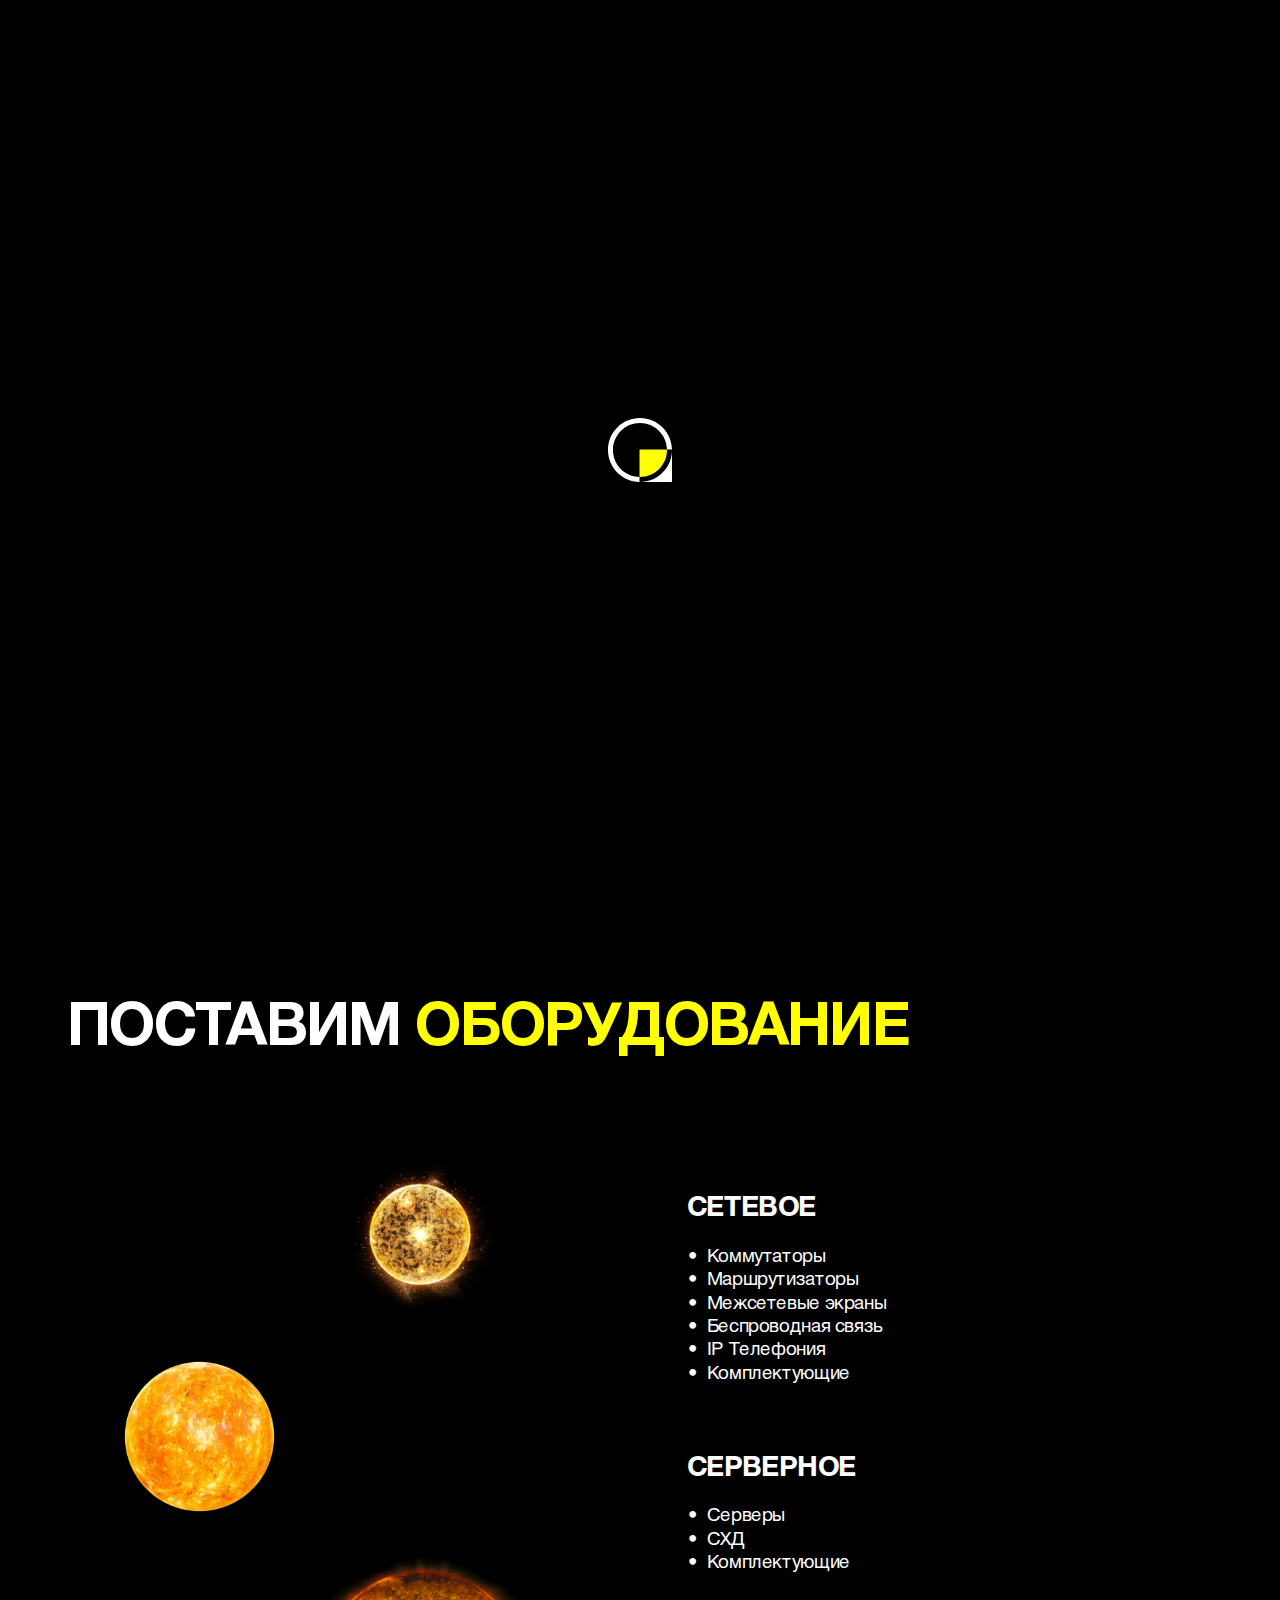
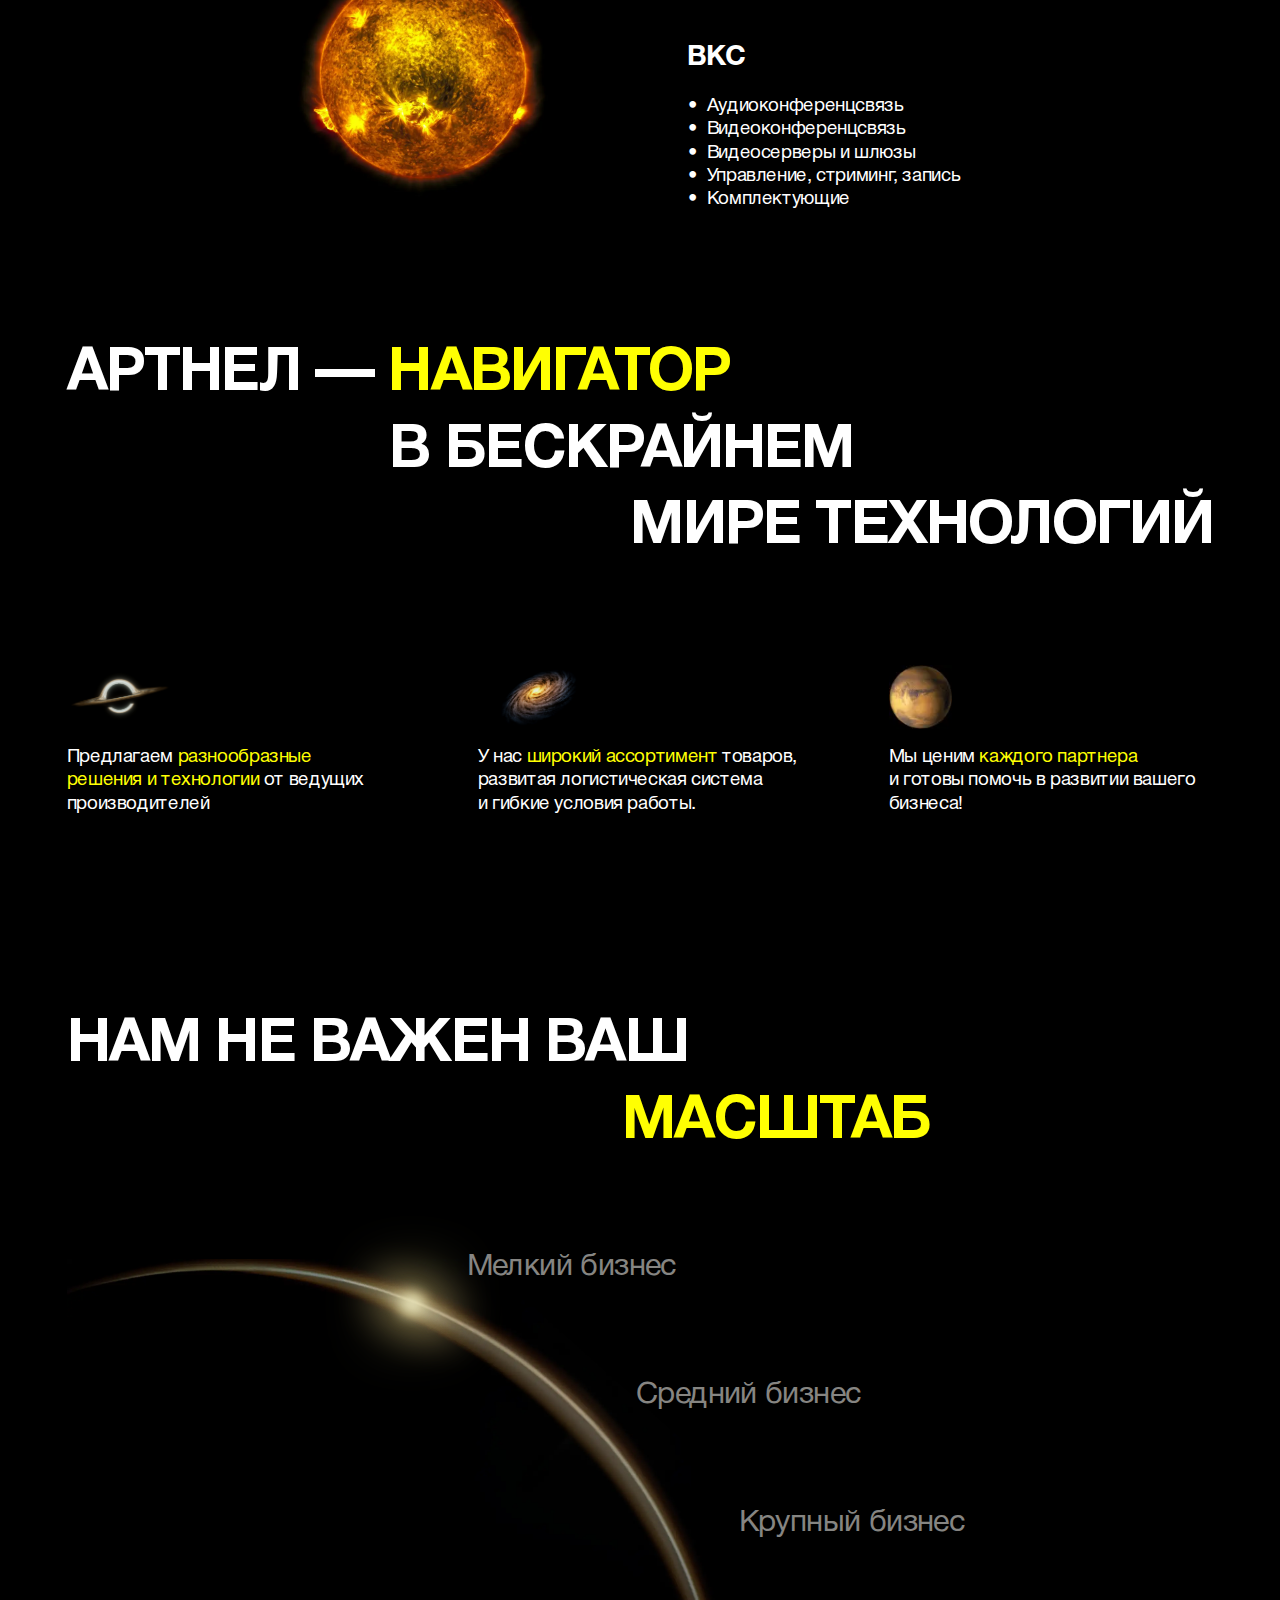
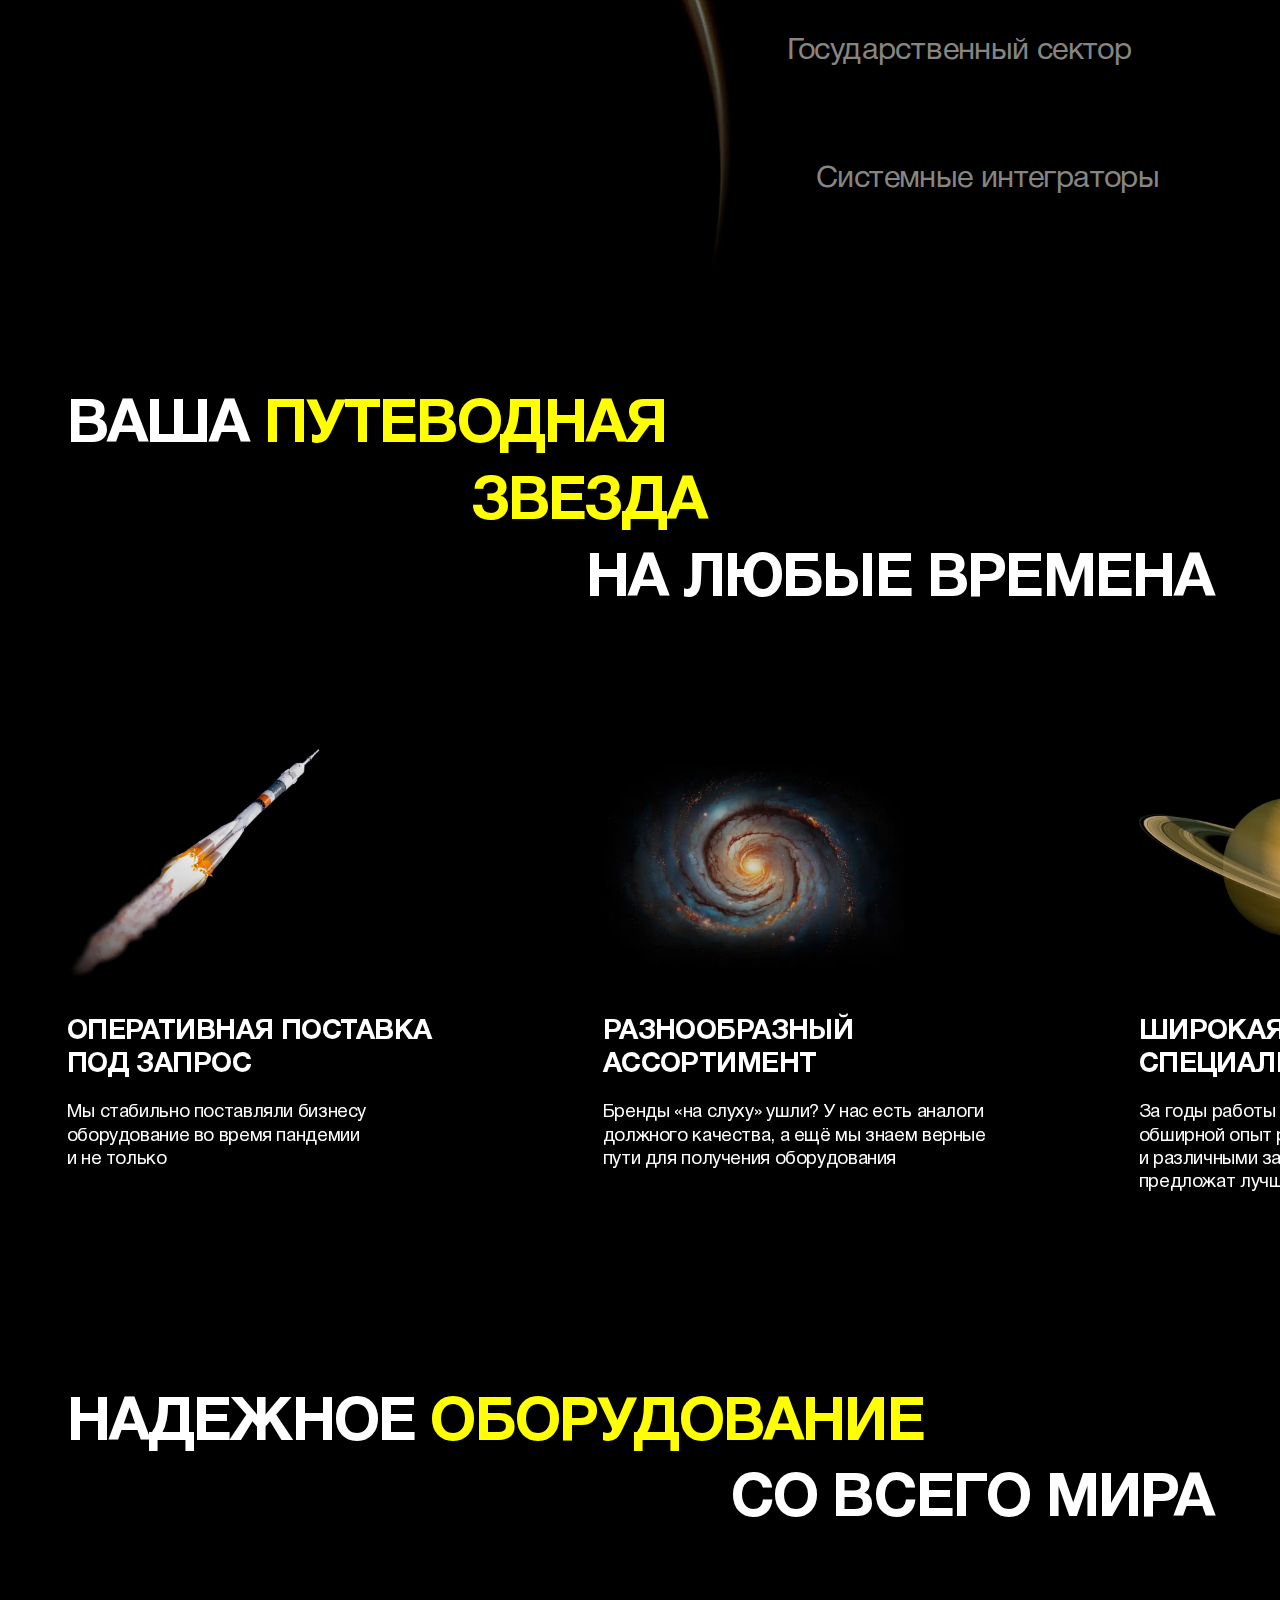
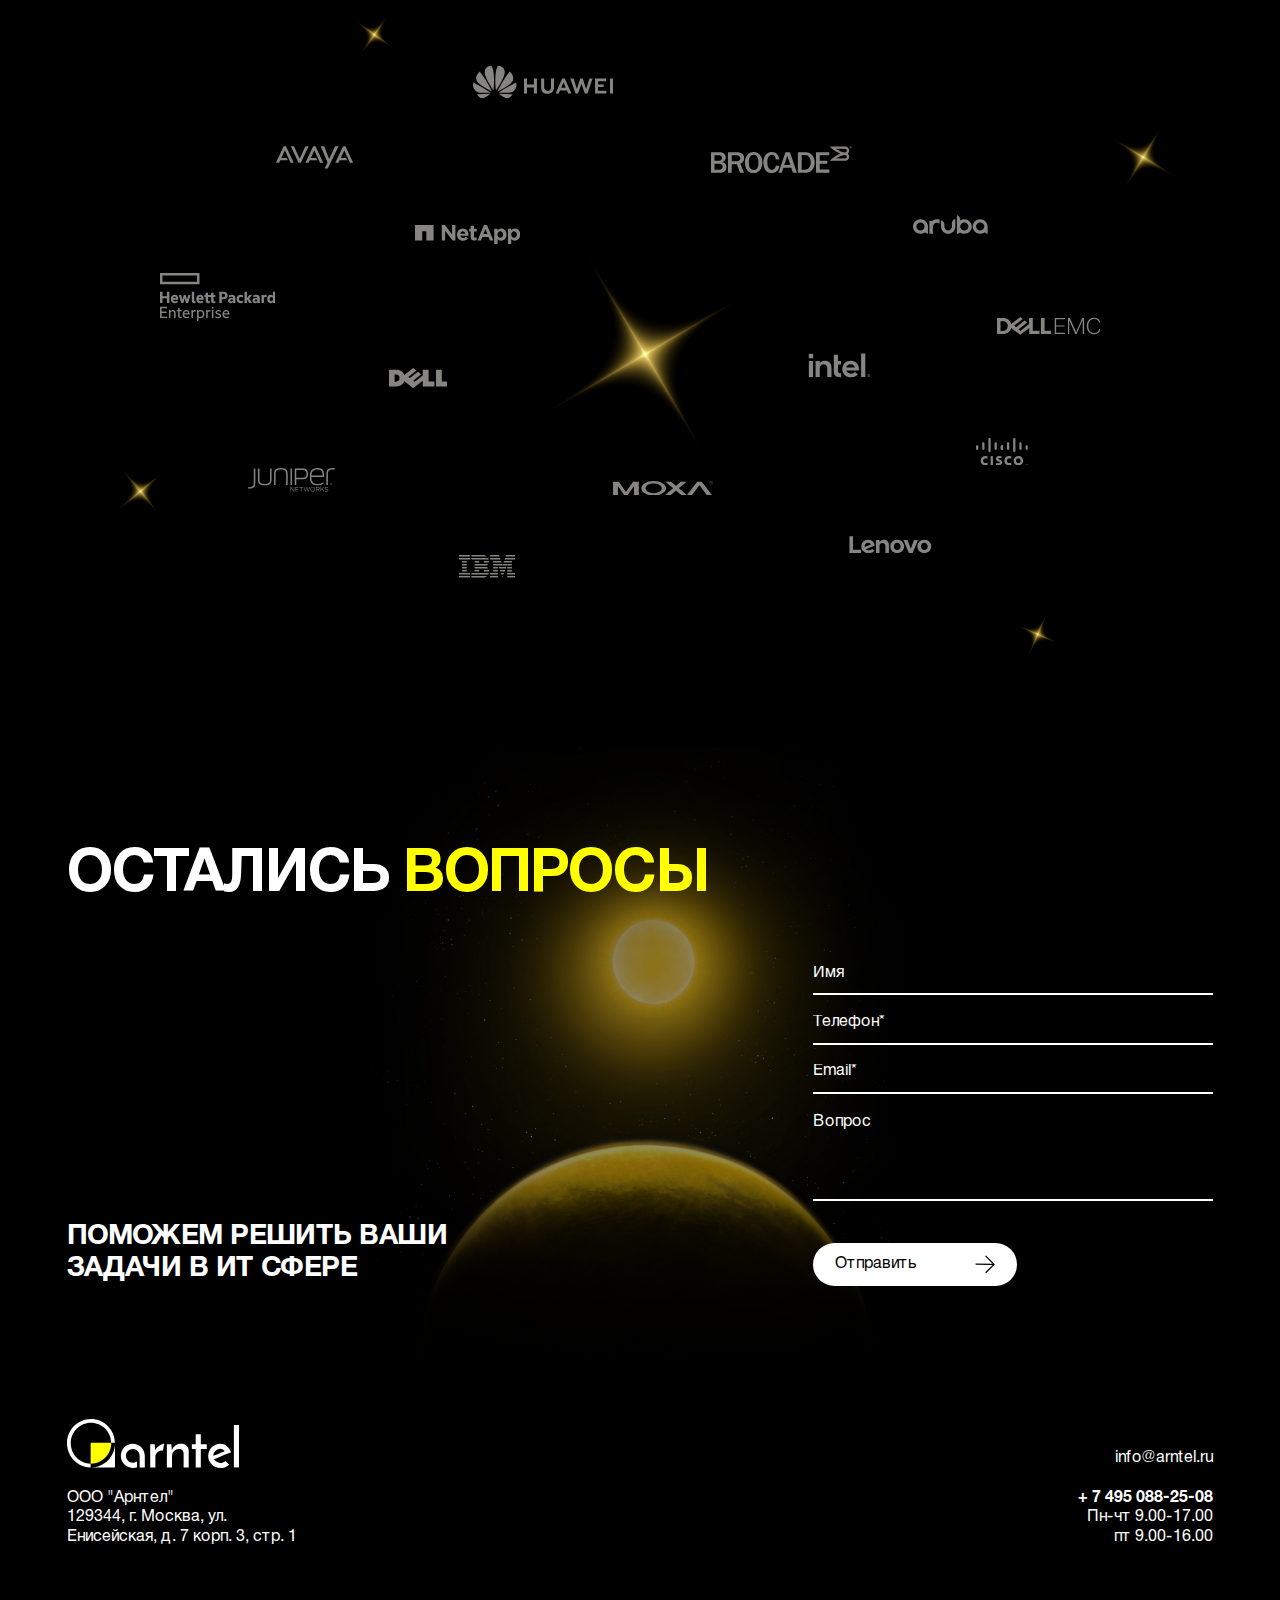
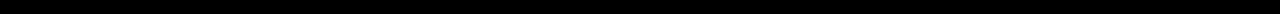
==== commit 11bd4268: "fixed bugs" ====
--- a/index.html
+++ b/index.html
@@ -6,10 +6,11 @@
     <meta name="viewport" content="width=device-width, initial-scale=1.0">
     <meta name="description" content="">
     <meta name="keywords" content="">
-    <link rel="stylesheet" href="css/libs.min.css">
+    <link rel="stylesheet" href="css/swiper-bundle.min.css">
     <link rel="stylesheet" href="css/style.min.css">
     <title>Главная</title>
 </head>
+
 
 <body class="m-page index-page">
     <div class="wrapper">
@@ -121,7 +122,7 @@
                     <div class="advantages__items">
                         <div class="advantage-card">
                             <div class="advantage-card__img">
-                                <img src="img/advantage-img.webp" alt="">
+                                <img src="img/shutterstock_2012670551.jpg" alt="">
                             </div>
                             <div class="text28 text18-tablet">
                                 Предлагаем <span class="primary-text">разнообразные решения и технологии</span> от ведущих производителей
@@ -130,7 +131,7 @@
 
                         <div class="advantage-card">
                             <div class="advantage-card__img">
-                                <img src="img/advantage-img2.webp" alt="">
+                                <img src="img/shutterstock_1962764335.jpg" alt="">
                             </div>
                             <div class="text28 text18-tablet">
                                 У нас <span class="primary-text">широкий ассортимент</span> товаров, развитая логистическая система и гибкие условия работы.
@@ -212,63 +213,75 @@
                             на любые времена
                         </div>
                     </div>
-                    <div class="your-way__items">
-                        <div class="service-card">
-                            <div class="service-card__img">
-                                <img src="img/service.webp" alt="">
-                            </div>
-                            <div class="service-card__text">
-                                <div class="h4">
-                                    Оперативная поставка под запрос
-                                </div>
-                                <div class="text28 text18-tablet">
-                                    Мы стабильно поставляли бизнесу оборудование во время пандемии и не только
-                                </div>
-                            </div>
-                        </div>
-
-                        <div class="service-card">
-                            <div class="service-card__img">
-                                <img src="img/service2.webp" alt="">
-                            </div>
-                            <div class="service-card__text">
-                                <div class="h4">
-                                    Разнообразный ассортимент
-                                </div>
-                                <div class="text28 text18-tablet">
-                                    Бренды «на слуху» ушли? У нас есть аналоги должного качества, а ещё мы знаем верные пути для получения оборудования
-                                </div>
-                            </div>
-                        </div>
-
-                        <div class="service-card">
-                            <div class="service-card__img">
-                                <img src="img/service3.webp" alt="">
-                            </div>
-                            <div class="service-card__text">
-                                <div class="h4">
-                                    Широкая специализация
-                                </div>
-                                <div class="text28 text18-tablet">
-                                    За годы работы на рынке мы получили обширной опыт работы со всеми отраслями и различными запросами, наши специалисты предложат лучшее решение
-                                </div>
-                            </div>
-                        </div>
-
-                        <div class="service-card">
-                            <div class="service-card__img">
-                                <img src="img/service4.webp" alt="">
-                            </div>
-                            <div class="service-card__text">
-                                <div class="h4">
-                                    Гибкие условия работы
-                                </div>
-                                <div class="text28 text18-tablet">
-                                    Мы сможем договорится об удобных для вас вариантах оплаты и обо всём другом
-                                </div>
-                            </div>
-                        </div>
-
+                    <div class="your-way__items slider">
+                        <div class="swiper-container">
+                            <div class="swiper-wrapper">
+                                <div class="swiper-slide">
+                                    <div class="service-card">
+                                        <div class="service-card__img">
+                                            <img src="img/service.webp" alt="">
+                                        </div>
+                                        <div class="service-card__text">
+                                            <div class="h4">
+                                                Оперативная поставка под запрос
+                                            </div>
+                                            <div class="text28 text18-tablet">
+                                                Мы стабильно поставляли бизнесу оборудование во время пандемии и не только
+                                            </div>
+                                        </div>
+                                    </div>
+
+                                </div>
+                                <div class="swiper-slide">
+                                    <div class="service-card">
+                                        <div class="service-card__img">
+                                            <img src="img/service2.webp" alt="">
+                                        </div>
+                                        <div class="service-card__text">
+                                            <div class="h4">
+                                                Разнообразный ассортимент
+                                            </div>
+                                            <div class="text28 text18-tablet">
+                                                Бренды «на слуху» ушли? У нас есть аналоги должного качества, а ещё мы знаем верные пути для получения оборудования
+                                            </div>
+                                        </div>
+                                    </div>
+
+                                </div>
+                                <div class="swiper-slide">
+                                    <div class="service-card">
+                                        <div class="service-card__img">
+                                            <img src="img/service3.webp" alt="">
+                                        </div>
+                                        <div class="service-card__text">
+                                            <div class="h4">
+                                                Широкая специализация
+                                            </div>
+                                            <div class="text28 text18-tablet">
+                                                За годы работы на рынке мы получили обширной опыт работы со всеми отраслями и различными запросами, наши специалисты предложат лучшее решение
+                                            </div>
+                                        </div>
+                                    </div>
+
+                                </div>
+                                <div class="swiper-slide">
+                                    <div class="service-card">
+                                        <div class="service-card__img">
+                                            <img src="img/service4.webp" alt="">
+                                        </div>
+                                        <div class="service-card__text">
+                                            <div class="h4">
+                                                Гибкие условия работы
+                                            </div>
+                                            <div class="text28 text18-tablet">
+                                                Мы сможем договорится об удобных для вас вариантах оплаты и обо всём другом
+                                            </div>
+                                        </div>
+                                    </div>
+
+                                </div>
+                            </div>
+                        </div>
                     </div>
                 </div>
             </div>
@@ -284,11 +297,11 @@
                         </div>
                     </div>
                     <div class="equip__content">
-                        <img src="img/star7.webp" alt="" class="equip__star equip__star1">
-                        <img src="img/star3.webp" alt="" class="equip__star equip__star2">
-                        <img src="img/star4.webp" alt="" class="equip__star equip__star3">
-                        <img src="img/star5.webp" alt="" class="equip__star equip__star4">
-                        <img src="img/star6.webp" alt="" class="equip__star equip__star5">
+                        <img src="img/star8.webp" alt="" class="equip__star equip__star1">
+                        <img src="img/star8.webp" alt="" class="equip__star equip__star2">
+                        <img src="img/star8.webp" alt="" class="equip__star equip__star3">
+                        <img src="img/star8.webp" alt="" class="equip__star equip__star4">
+                        <img src="img/star8.webp" alt="" class="equip__star equip__star5">
                         <div class="equip__items">
                             <div class="equip__item equip__item1">
                                 <svg width="209" height="50" viewBox="0 0 209 50" fill="none" xmlns="http://www.w3.org/2000/svg">
@@ -538,11 +551,11 @@
                         </div>
                     </div>
                     <div class="footer__col2">
-                        <a href="" class="footer__email text24 text18-tablet">
+                        <a href="mailto:info@arntel.ru" class="footer__email text24 text18-tablet">
                             info@arntel.ru
                         </a>
                         <div class="footer__contacts text24 text18-tablet">
-                            <a href="">+ 7 495 088-25-08</a> <br>
+                            <a href="tel:+ 74950882508" class="bold-text">+ 7 495 088-25-08</a> <br>
                             <span class="footer__contacts-time">
                     Пн-чт 9.00-17.00 <br>
                     пт 9.00-16.00
@@ -558,6 +571,7 @@
     <script src="js/gsap.min.js"></script>
     <script src="js/ScrollTrigger.min.js"></script>
     <script src="js/TweenMax.min.js"></script>
+    <script src="js/swiper-bundle.min.js"></script>
     <script src="js/libs.min.js"></script>
     <script src="js/main.min.js"></script>
 
--- a/css/style.min.css
+++ b/css/style.min.css
@@ -1,2 +1,2 @@
-@font-face{font-family:"Helvetica Neue";src:url(../fonts/HelveticaNeueCyr-Thin.ttf) format("ttf"),url(../fonts/HelveticaNeueCyr-Thin.eot) format("eot"),url(../fonts/HelveticaNeueCyr-Thin.woff) format("woff"),url(../fonts/HelveticaNeueCyr-Thin.woff2) format("woff2");font-weight:100;font-style:normal;font-display:swap}@font-face{font-family:"Helvetica Neue";src:url(../fonts/HelveticaNeueCyr-Roman.ttf) format("ttf"),url(../fonts/HelveticaNeueCyr-Roman.eot) format("eot"),url(../fonts/HelveticaNeueCyr-Roman.woff) format("woff"),url(../fonts/HelveticaNeueCyr-Roman.woff2) format("woff2");font-weight:400;font-style:normal;font-display:swap}@font-face{font-family:"Helvetica Neue";src:url(../fonts/HelveticaNeueCyr-Bold.ttf) format("ttf"),url(../fonts/HelveticaNeueCyr-Bold.eot) format("eot"),url(../fonts/HelveticaNeueCyr-Bold.woff) format("woff"),url(../fonts/HelveticaNeueCyr-Bold.woff2) format("woff2");font-weight:700;font-style:normal;font-display:swap}*,::after,::before{margin:0;padding:0;-webkit-box-sizing:border-box;box-sizing:border-box;-webkit-font-smoothing:antialiased!important;-webkit-tap-highlight-color:transparent;outline:0!important}h1,h2,h3,h4,h5,h6{font-weight:400}a,body,div,form,h1,h2,h3,h4,h5,li,p,ul{margin:0;padding:0;border:0;text-decoration:none;line-height:1}button,input,textarea{outline:0!important;-webkit-transition:.125s;-o-transition:.125s;transition:.125s;font-family:inherit}input:active,input[type=checkbox]:focus,input[type=file]:focus,input[type=radio]:focus,input[type=text]:focus{outline:0!important}::-webkit-input-placeholder{color:#222}::-moz-placeholder{color:#222}:-moz-placeholder{color:#222}:-ms-input-placeholder{color:#222}input::-webkit-inner-spin-button,input::-webkit-outer-spin-button{-webkit-appearance:none;margin:0}input[type=number]{-moz-appearance:textfield}html{height:100%;scroll-behavior:smooth;width:100%}svg{-ms-flex-negative:0;flex-shrink:0;height:auto}circle,path,rect,svg{-webkit-transition:.3s;-o-transition:.3s;transition:.3s}a{color:inherit;text-decoration:none;-webkit-transition:.3s;-o-transition:.3s;transition:.3s}a:focus,a:hover{text-decoration:none}li,ul{margin:0;padding:0;list-style:none}i{line-height:100%}fieldset{min-width:0;padding:0;margin:0;border:0}button{cursor:pointer;border:none;outline:0;-webkit-box-sizing:border-box;box-sizing:border-box;-webkit-transition:.3s;-o-transition:.3s;transition:.3s;background-color:inherit;font-size:1em}.swiper-button-next,.swiper-button-prev{z-index:2}.swiper-button-next::after,.swiper-button-prev::after{display:none}img{-webkit-user-select:none;-moz-user-select:none;-o-user-select:none;-ms-user-select:none;user-select:none;-ms-flex-negative:0;flex-shrink:0}html.fixed-body{overflow-y:hidden}.wrapper{min-height:100vh;display:-webkit-box;display:-ms-flexbox;display:flex;-webkit-box-orient:vertical;-webkit-box-direction:normal;-ms-flex-direction:column;flex-direction:column;-ms-flex-negative:0;flex-shrink:0}.content{-webkit-box-flex:1;-ms-flex-positive:1;flex-grow:1;display:-webkit-box;display:-ms-flexbox;display:flex;-webkit-box-orient:vertical;-webkit-box-direction:normal;-ms-flex-direction:column;flex-direction:column;width:100%}.m-page{width:calc(100vw - (100vw - 100%));overflow-x:hidden;font-family:"Helvetica Neue",sans-serif;font-weight:400;color:#fff;background:#000;font-size:calc(100vw * (16 / 1920))}.m-page.fixed-body,.m-page.fixed-body2{overflow-y:hidden;padding-right:var(--scrollWidth)}.container{width:100%;margin:0 auto;padding:0 6.25em}a:hover{color:#ffff02}@media screen and (max-width:992px){.m-page{font-size:calc(100vw * (16 / 768))}.container{padding:0 1.25em}}@media screen and (max-width:576px){.m-page{font-size:calc(100vw * (16 / 375))}}.h1,.h2,.h3,.h4{letter-spacing:-.03em;text-transform:uppercase;font-weight:700}.h1{font-size:7.5em}.h2{font-size:5.625em}.h3{font-size:2.875em;line-height:120%;letter-spacing:-.02em}.h4{font-size:2.625em;line-height:117%;letter-spacing:-.02em}.text28{font-size:1.75em;line-height:125%;letter-spacing:-.02em}.text24{font-size:1.5em;line-height:120%}.text20{font-size:1.25em;line-height:120%}.text19{font-size:1.1875em;line-height:120%}.text18{font-size:1.125em;line-height:120%}.text17{font-size:1.0625em;line-height:120%}.text16{font-size:1em;line-height:150%}.text15{font-size:.9375em;line-height:120%}.text14{font-size:.875em;line-height:120%}.text13{font-size:.8125em;line-height:120%}.text12{font-size:.75em;line-height:120%}.text11{font-size:.6875em;line-height:120%}.text10{font-size:.625em;line-height:120%}.extra-bold-text{font-weight:800}.bold-text{font-weight:700}.semi-bold-text{font-weight:600}.medium-text{font-weight:500}.regular-text{font-weight:400}.light-text{font-weight:300}.thin-text{font-weight:100}.lh143{line-height:143%}.primary-text{color:#ffff02}.m-btn{display:-webkit-box;display:-ms-flexbox;display:flex;-webkit-box-align:center;-ms-flex-align:center;align-items:center;-webkit-box-pack:center;-ms-flex-pack:center;justify-content:center;-webkit-transition:.225s ease-out;-o-transition:.225s ease-out;transition:.225s ease-out;padding:0 2em;height:4em;border-radius:6.25em}.m-btn:focus{-webkit-box-shadow:none;box-shadow:none}.m-btn span{font-size:1.5em}.m-btn-white{background-color:#fff;color:#000}.m-btn-white:hover{background-color:#ffff02;color:#000}@media screen and (max-width:576px){.m-btn{height:3.25em}.m-btn span{font-size:1.125em}}.fg{position:relative;margin:0}.fg input,.fg textarea{border-radius:0;border:none;border-bottom:2px solid #fff;padding:0;height:2.67em;width:100%;font-size:1.5em;background-color:transparent;color:#fff}.fg input::-webkit-input-placeholder,.fg textarea::-webkit-input-placeholder{color:#fff}.fg input::-moz-placeholder,.fg textarea::-moz-placeholder{color:#fff}.fg input:-ms-input-placeholder,.fg textarea:-ms-input-placeholder{color:#fff}.fg input::-ms-input-placeholder,.fg textarea::-ms-input-placeholder{color:#fff}.fg input::placeholder,.fg textarea::placeholder{color:#fff}.fg input:focus,.fg textarea:focus{border-color:#ffff02}.fg textarea{height:6.25em;padding-top:.9em;padding-bottom:.9em;resize:none}.pass-toggle{position:absolute;bottom:1em;right:1.25em;width:1.25em;height:1.6875em;display:-webkit-box;display:-ms-flexbox;display:flex;-webkit-box-align:center;-ms-flex-align:center;align-items:center;-webkit-box-pack:center;-ms-flex-pack:center;justify-content:center}.pass-toggle svg{width:100%;height:auto}.pass-toggle._active g{opacity:1}.m-check,.m-radio{position:relative}.m-check input,.m-radio input{position:absolute;opacity:0;width:100%;height:100%;left:0;top:0;z-index:2;cursor:pointer}.m-check label,.m-radio label{position:relative;cursor:pointer;display:block;padding-left:2.125em;min-height:1.25em;padding-top:.0625em}.m-check label span,.m-radio label span{font-size:.8125em;line-height:140%}.m-check label:after,.m-check label:before,.m-radio label:after,.m-radio label:before{pointer-events:none}.m-check label:before,.m-radio label:before{content:'';position:absolute;z-index:1;left:0;top:0;border:1px solid #dadedf;width:1.25em;height:1.25em;background-size:0 auto;background-repeat:no-repeat;background-position:center;-webkit-transition:none;-o-transition:none;transition:none}.m-check label a,.m-radio label a{text-decoration:underline;position:relative;z-index:2}.m-check._big label,.m-radio._big label{padding-top:0}.m-check._big label span,.m-radio._big label span{font-size:1em;line-height:140%}.m-check._gray label,.m-radio._gray label{color:#6b6e72}.m-check._error input:not(:checked)~label:before,.m-radio._error input:not(:checked)~label:before{border-color:#ff1515}.m-check input:checked+label::before{background-color:#ffff02;border-color:#ffff02;background-size:.75em auto}.m-check label:before{border-radius:.1875em;background-image:url(../img/check2.svg)}.m-check._gray label{color:#787878}.m-radio input:checked~label:before{border:none;background-size:100% auto}.m-radio label:before{border-radius:50%;background-image:url(../img/radio.svg)}.m-radio label span{display:block;line-height:157%;color:#5b626c;margin-top:.125em}.cartcalc{max-width:100%;width:7.5625rem;display:grid;grid-template-columns:2.1875em calc(100% - 2.1875em * 2) 2.1875em;border:1px solid #e9edf2;height:3.125em}.cartcalc button,.cartcalc input{height:100%;width:100%;min-height:100%}.cartcalc input{border:none;border-left:1px solid #e9edf2;border-right:1px solid #e9edf2;color:#000;font-weight:500;font-size:1em;text-align:center}.cartcalc svg{width:.5em;height:auto}.cartcalc button{display:-webkit-box;display:-ms-flexbox;display:flex;-webkit-box-align:center;-ms-flex-align:center;align-items:center;-webkit-box-pack:center;-ms-flex-pack:center;justify-content:center}.cartcalc button:hover{background-color:#e6e6ec}@media screen and (max-width:576px){.fg input,.fg textarea{font-size:.875em;height:3.85em}.fg textarea{height:6.43em}}.pagination{margin-top:3.75em}.pagination__items{display:-webkit-box;display:-ms-flexbox;display:flex;-webkit-box-pack:center;-ms-flex-pack:center;justify-content:center}.pagination__item{height:3.625em;min-width:3.625em;padding:0 1.25em;border-radius:.25em;border:1px solid #000;display:-webkit-box;display:-ms-flexbox;display:flex;-webkit-box-align:center;-ms-flex-align:center;align-items:center;-webkit-box-pack:center;-ms-flex-pack:center;justify-content:center;margin:0 .3125em;font-weight:500}.pagination__item svg{width:1.0625em;height:auto}.pagination__item._active{pointer-events:none}.pagination__item._active,.pagination__item:hover{color:#fff;background-color:#000;border-color:#000}.pagination__item._active path,.pagination__item:hover path{fill:#fff}.pagination__item._btn{padding:0 1.5em}@media screen and (max-width:992px){.h1{font-size:2.625em}.h2{font-size:1.75em}.h4{font-size:1.5em}.text20-tablet{font-size:1.25em}.text19-tablet{font-size:1.1875em}.text18-tablet{font-size:1.125em}.text17-tablet{font-size:1.0625em}.text16-tablet{font-size:1em}.text15-tablet{font-size:.9375em}.text14-tablet{font-size:.875em}.text13-tablet{font-size:.8125em}.text12-tablet{font-size:.75em}.text11-tablet{font-size:.6875em}.text10-tablet{font-size:.625em}.pagination{margin-top:1.875em}}@media screen and (max-width:576px){.pagination{margin-top:1.56em}.pagination ._hide-tablet{display:none}.pagination ._btn{width:2.8125em;padding:0}.pagination__item{height:2.8125em;min-width:2.8125em;padding:0 .875em}.pagination__item span{font-size:.875em}}.tabs{display:-webkit-box;display:-ms-flexbox;display:flex}.tab{height:3.5625em;padding:0 1.56em;display:-webkit-box;display:-ms-flexbox;display:flex;-webkit-box-align:center;-ms-flex-align:center;align-items:center;position:relative;text-transform:uppercase;font-weight:700;color:rgba(0,0,0,.8);-webkit-transition:.3s;-o-transition:.3s;transition:.3s}.tab:not(:last-child){margin:0 .94em 0 0}.tab:before{content:'';position:absolute;width:100%;height:2px;left:0;bottom:0;background-color:#ffff02;opacity:0;-webkit-transition:inherit;-o-transition:inherit;transition:inherit}.tab span{font-size:.875em;line-height:120%}.tab:hover{background:#fbfbfb;cursor:pointer}.tab._active{background:#fbfbfb;pointer-events:none}.tab._active:before{opacity:1}.tab-content{display:none}.tab-content._active{display:block}.grid{display:grid;gap:1.25em;grid-template-columns:100%}.grid2{grid-template-columns:repeat(2,calc(50% - .5em))}.grid3{grid-template-columns:repeat(3,calc(100% / 3 - 2.5em / 3))}.grid4,.grid5{grid-template-columns:repeat(4,calc(25% - 3.75em / 4))}@media screen and (max-width:992px){.grid-tablet{grid-template-columns:100%}.grid-tablet2{grid-template-columns:repeat(2,calc(50% - .625em))}}.socials{display:-webkit-box;display:-ms-flexbox;display:flex;-webkit-box-align:center;-ms-flex-align:center;align-items:center}.socials__item{width:2.5em;height:2.5em;border-radius:50%;border:1px solid rgba(255,255,255,.1);background:#1a1a1a;display:-webkit-box;display:-ms-flexbox;display:flex;-webkit-box-align:center;-ms-flex-align:center;align-items:center;-webkit-box-pack:center;-ms-flex-pack:center;justify-content:center}.socials__item:not(:last-child){margin:0 .75em 0 0}.socials__item:hover path{fill-opacity:1}.socials__item:hover path:not(._not-fill){fill:#fff}.compare-btn,.favourite-btn{display:-webkit-box;display:-ms-flexbox;display:flex;-webkit-box-align:center;-ms-flex-align:center;align-items:center;-webkit-box-pack:center;-ms-flex-pack:center;justify-content:center}.compare-btn svg,.favourite-btn svg{width:100%;height:auto}.favourite-btn{width:1.4375em}.favourite-btn:hover path{opacity:1}.favourite-btn._added path{opacity:1;stroke:#ffff02;fill:#ffff02}.compare-btn{width:1.5em}.compare-btn._added g,.compare-btn:hover g{opacity:1}.compare-btn._added line{stroke:#ffff02}:root{--vh:1vh}.breadcrumbs{margin-top:60px}.breadcrumbs__item{font-size:16px;line-height:110%;position:relative;font-weight:400;display:inline}.breadcrumbs__item:last-child{font-weight:600}.breadcrumbs__item:not(:first-child){margin-left:24px}.breadcrumbs__item:not(:first-child):before{content:'';position:absolute;z-index:1;width:3.51px;height:3.51px;background-color:#ffff02;border-radius:1px;-webkit-transform:rotate(-45deg);-ms-transform:rotate(-45deg);transform:rotate(-45deg);top:7px;right:100%;margin-right:10px}.modal-bg{position:fixed;top:0;left:0;width:100%;height:calc(100 * var(--vh));background-color:#000;opacity:.2}.modal{position:fixed;left:0;top:0;width:100%;height:calc(100 * var(--vh));overflow-y:auto;z-index:80;opacity:0;pointer-events:none;padding:1em 0;text-align:center}.modal:after{content:'';display:inline-block;height:100%;vertical-align:middle;margin-right:-4px}.modal__dialog{text-align:left;vertical-align:middle;background:#000;width:39em;max-width:calc(100% - 2em);position:relative;z-index:3;padding:3.75em 3.125em;border-radius:1.5em;display:inline-block;-webkit-box-shadow:0 .25em .25em 1em rgba(255,255,2,.04),0 .625em 1.75em 1em rgba(255,255,2,.25);box-shadow:0 .25em .25em 1em rgba(255,255,2,.04),0 .625em 1.75em 1em rgba(255,255,2,.25)}.modal._active{opacity:1;pointer-events:unset}.modal._active .modal__bg{display:block}.modal__text{max-width:20em;display:grid;grid-template-columns:100%;gap:1.375em}.modal .close-btn{position:absolute;top:1.875em;right:1.875em}.close-btn{background-color:transparent;-ms-flex-negative:0;flex-shrink:0;width:1.8125em;display:-webkit-box;display:-ms-flexbox;display:flex;-webkit-box-align:center;-ms-flex-align:center;align-items:center;-webkit-box-pack:center;-ms-flex-pack:center;justify-content:center}.close-btn:hover path{fill:#ffff02}.close-btn svg{width:100%}.thank-modal .modal__dialog{padding-bottom:13em;background-image:url(../img/modal-bg.webp);background-size:20.9375em auto;background-position:right bottom;background-repeat:no-repeat}@media screen and (max-width:576px){.grid-mob{grid-template-columns:100%}.modal:after{display:none}.modal__dialog{overflow-y:auto;top:0;left:0;position:fixed;width:100%;max-width:unset;height:calc(100 * var(--vh));border-radius:0;padding:7em 1.625em 2em}.modal__text{gap:1.25em}.modal__desc{font-size:1.125em}.modal__desc br{display:none}.thank-modal .modal__dialog{padding-bottom:30em;background-image:url(../img/modal-bg2.webp);background-size:17.5em auto}}.header{position:absolute;top:0;left:0;width:100%;z-index:5;padding:1.875em 0}.header__inner{display:-webkit-box;display:-ms-flexbox;display:flex;-webkit-box-align:center;-ms-flex-align:center;align-items:center;-webkit-box-pack:justify;-ms-flex-pack:justify;justify-content:space-between}.header__logo{display:block;-ms-flex-negative:0;flex-shrink:0;width:12.125em}.header__logo img{width:100%;display:block}.header__phone{font-weight:100}@media screen and (max-width:992px){.header{padding:1em 0}.header__logo{width:8em}.header__phone{font-size:1.25em}}@media screen and (max-width:576px){.header__logo{width:6.125em}.header__phone{font-size:.875em}}.footer{padding-bottom:6.25em}.footer__inner{display:-webkit-box;display:-ms-flexbox;display:flex;-webkit-box-pack:justify;-ms-flex-pack:justify;justify-content:space-between}.footer__logo{width:16.125em;display:block;margin-bottom:2em}.footer__logo img{width:100%;display:block}.footer__col2{text-align:right}.footer__contacts{margin-top:2.67em}@media screen and (max-width:992px){.footer{padding-bottom:1.875em}.footer__logo{width:10em;margin-bottom:1.875em}}@media screen and (max-width:576px){.footer__inner{display:block}.footer__logo{width:8.25em}.footer__col2{margin-top:1.25em;display:-webkit-box;display:-ms-flexbox;display:flex;-webkit-box-orient:vertical;-webkit-box-direction:normal;-ms-flex-direction:column;flex-direction:column;text-align:left}.footer__address,.footer__contacts,.footer__email{font-weight:100;font-size:.875em}.footer__contacts{-webkit-box-ordinal-group:0;-ms-flex-order:-1;order:-1;margin:0 0 .7em}}.set-equip{padding:9.375em 0 6.25em}.set-equip__inner{padding:12.5em 0 0 58.125em;position:relative}.set-equip__groups{display:grid;grid-template-columns:100%;gap:6.25em;position:relative;z-index:2}.set-equip__group .m-list{margin-top:1.875em}.set-equip__planet{position:absolute}.set-equip__planet img{width:100%;display:block}.set-equip__planet1{width:27.5625em;top:8.625em;left:19.375em;opacity:.4}.set-equip__planet2{width:19.9375em;opacity:.4;left:2.5em;top:25.3125em;z-index:2}.set-equip__planet3{bottom:-3.625em;left:4.125em;width:58.5625em}.m-list{padding-left:.125em}.m-list li{position:relative;padding-left:1em;font-size:1.75em;line-height:125%;letter-spacing:-.02em}.m-list li:before{content:'•';position:absolute;top:0;left:0;background-image:unset;width:unset;height:unset}.advantages{padding:6.25em 0 9.375em}.advantages__items{margin-top:10em;display:grid;grid-template-columns:repeat(3,calc(100% / 3 - 16.25em / 3));gap:8.125em}@media screen and (min-width:993px){.line-title{display:grid;grid-template-columns:100%;gap:1.5625em}.line-title__item:nth-child(2){padding-left:5.375em}.line-title__item:nth-child(3){text-align:right}.scale .line-title__item:nth-child(2){padding-left:9.25em}}.advantage-card__img{height:6em;display:-webkit-box;display:-ms-flexbox;display:flex;-webkit-box-flex:1;-ms-flex-positive:1;flex-grow:1;margin-bottom:1.625em}.advantage-card__img img{max-width:100%;max-height:100%}@media screen and (max-width:992px){.set-equip{padding:7.5em 0 3.125em;overflow:hidden}.set-equip__inner{padding:3.75em 0 0}.set-equip__groups{gap:2.5em}.set-equip__group .m-list{margin-top:1.25em}.set-equip__planet1{top:2.5em;right:-.3125em;left:unset;width:13em}.set-equip__planet2{top:13.375em;right:-.625em;left:unset;width:8.375em}.set-equip__planet3{width:25.625em;bottom:-1.375em;left:unset;opacity:.4;right:-6.5em}.m-list li{font-size:1.125em}.advantages{padding:3.125em 0 3.75em}.advantages__items{margin-top:3.75em;grid-template-columns:repeat(3,calc(100% / 3 - 5em / 3));gap:2.5em}.advantage-card__img{height:3.75em;margin-bottom:1.25em}}@media screen and (max-width:576px){.advantages__items{grid-template-columns:100%}}.scale{padding:9.375em 0 3em}.scale__inner{margin-top:10em;position:relative}.scale__planet{width:62.625em;position:relative}.scale__planet-img{width:100%;display:block}.scale__planet-star{position:absolute;width:17.375em;left:23.75em;top:-4.75em}.scale__item{position:absolute;color:#868582}.scale__item .h3{text-transform:unset;font-weight:400}.scale__item img{position:absolute;width:17.375em;right:100%;top:0;opacity:0;display:none}.scale__item._show{color:#fff}.scale__item._show img{opacity:1}.scale__item1{top:-1em;left:37.5em}.scale__item1 img{-webkit-transform:translate(4em,-2.5em);-ms-transform:translate(4em,-2.5em);transform:translate(4em,-2.5em)}.scale__item2{top:11em;left:53.375em}.scale__item2 img{-webkit-transform:translate(4.25em,-3.5em);-ms-transform:translate(4.25em,-3.5em);transform:translate(4.25em,-3.5em)}.scale__item3{top:23em;left:63em}.scale__item3 img{-webkit-transform:translate(3.5em,-3.5em);-ms-transform:translate(3.5em,-3.5em);transform:translate(3.5em,-3.5em)}.scale__item4{top:35em;left:67.5em}.scale__item4 img{-webkit-transform:translate(2.75em,-4em);-ms-transform:translate(2.75em,-4em);transform:translate(2.75em,-4em)}.scale__item5{top:47em;left:70.25em}.scale__item5 img{-webkit-transform:translate(0,-6em);-ms-transform:translate(0,-6em);transform:translate(0,-6em)}.your-way{padding:9.375em 0;overflow:hidden}.your-way__items{margin-top:12.5em;width:50.25em;max-width:100%;display:-webkit-box;display:-ms-flexbox;display:flex}.service-card{width:100%;-ms-flex-negative:0;flex-shrink:0;padding-right:14em}.service-card__img{width:28.25em;height:23em;max-width:100%;display:-webkit-box;display:-ms-flexbox;display:flex;-webkit-box-align:center;-ms-flex-align:center;align-items:center}.service-card__img img{max-width:100%;max-height:100%;display:block}.service-card__text{display:grid;grid-template-columns:100%;gap:1.875em;margin-top:2.5em}@media screen and (max-width:992px){.scale,.your-way{padding:3.75em 0}.your-way__items{display:grid;grid-template-columns:100%;gap:4.375em;margin-top:5em;width:100%}.service-card{padding:0}.service-card__img{width:auto;max-width:12.5em;height:auto;max-height:11em;margin:0 auto}.service-card__text{gap:1.25em;margin-top:3.125em}}@media screen and (max-width:992px) and (min-width:577px){.scale__inner{font-size:.4em}.your-way__items{grid-template-columns:repeat(2,calc(50% - 2.1875em))}.your-way__items .service-card__img{height:11em}}@media screen and (max-width:576px){.scale__planet{width:100%}.scale__planet-img{-webkit-transform:rotate(25deg);-ms-transform:rotate(25deg);transform:rotate(25deg);margin-left:-10.5em}.scale__planet-star{width:6em;left:-1.25em;top:-2.875em}.scale__inner{margin-top:5em}.scale__item .h3{font-size:1.125em}.scale__item img{width:6em;-webkit-transform:translate(0,-1.5em);-ms-transform:translate(0,-1.5em);transform:translate(0,-1.5em)}.scale__item1{top:-.5em;left:5.625em}.scale__item2{top:3.625em;left:9.375em}.scale__item3{top:7.5em;left:11.125em}.scale__item4{top:12.625em;left:11.5em}.scale__item5{top:18.5em;left:10.5em}}.equip{padding:9.375em 0}.equip__content{height:60em;margin-top:7em;position:relative}.equip__star{position:absolute}.equip__star1{width:22.375em;left:50%;bottom:16.5em;-webkit-transform:translateX(-50%) rotate(30deg);-ms-transform:translateX(-50%) rotate(30deg);transform:translateX(-50%) rotate(30deg)}.equip__star2{top:0;left:26.25em;-webkit-transform:rotate(-174deg);-ms-transform:rotate(-174deg);transform:rotate(-174deg);width:5.375em}.equip__star3{-webkit-transform:rotate(2deg);-ms-transform:rotate(2deg);transform:rotate(2deg);right:2.875em;top:10.25em;width:7.875em}.equip__star4{-webkit-transform:rotate(174deg);-ms-transform:rotate(174deg);transform:rotate(174deg);right:13.75em;bottom:-1.5em;width:5.125em}.equip__star5{-webkit-transform:rotate(-159deg);-ms-transform:rotate(-159deg);transform:rotate(-159deg);left:3.875em;bottom:11.25em;width:6.375em}.equip__item{position:absolute}@media screen and (min-width:993px){.your-way .line-title__item:nth-child(2){padding-left:6.75em}.equip .line-title__item:nth-child(2){padding:0;text-align:right}.equip__item:not(:hover) path{fill:#868582}}.equip__item svg{width:100%}.equip__item1{top:5.5em;left:38.125em;width:13.125em}.equip__item2{top:13.125em;left:19.5em;width:7.5em}.equip__item3{top:13.125em;left:60.375em;width:13.25em}.equip__item4{top:20.5em;left:32.625em;width:9.875em}.equip__item5{top:19.625em;left:79.375em;width:7em}.equip__item6{top:25em;left:8.75em;width:10.8125em}.equip__item7{top:29.1875em;left:87.1875em;width:9.6875em}.equip__item8{top:33.9375em;left:30.1875em;width:5.5em}.equip__item9{top:32.5em;left:69.5em;width:5.875em}.equip__item10{top:43.3125em;left:17em;width:8.125em}.equip__item11{top:44.5em;left:51.25em;width:9.375em}.equip__item12{top:40.5em;left:85.25em;width:4.875em}.equip__item13{top:51.5em;left:36.8125em;width:5.25em}.equip__item14{top:49.7em;left:73.375em;width:7.75em}@media screen and (max-width:992px){.equip{padding:3.75em 0}.equip__content{font-size:.5em;margin-left:-8.25em}}@media screen and (max-width:576px){.equip__content{font-size:1em;height:39.375em;margin:2em 0 0}.equip__star1{width:10.25em;bottom:12em}.equip__star2{left:.25em;top:5.25em;width:3.375em}.equip__star3{top:0;right:1.5em;width:4.875em}.equip__star4{right:1em;bottom:2.25em;width:3.125em}.equip__star5{left:1.875em;bottom:6em;width:4em}.equip__item1{left:7.5em;top:4.5em;width:4.875em}.equip__item2{left:.625em;top:18.75em;width:4.4375em}.equip__item3{left:12.25em;top:10.25em;width:6.125em}.equip__item4{left:2.125em;top:9.375em;width:4.875em}.equip__item5{left:14.375em;top:15.625em;width:4.125em}.equip__item6{left:4em;top:14em;width:5.75em}.equip__item7{left:11.875em;top:25.875em;width:5.75em}.equip__item8{left:2.875em;top:24.125em;width:3.25em}.equip__item9{left:16.5em;top:21.25em;width:3.5em}.equip__item10{left:4em;top:38.25em;width:4.8125em}.equip__item11{left:8em;top:30.625em;width:5.5625em}.equip__item12{left:15.875em;top:38.25em;width:3em}.equip__item13{left:1.125em;top:34em;width:3.125em}.equip__item14{left:10.875em;top:35.25em;width:4.625em}}.feedback{padding:9.375em 0 12.5em;background-image:url(../img/faq-bg.webp);background-size:87.5em auto;background-repeat:no-repeat;background-position:center bottom 0;position:relative}.feedback:after{content:'';position:absolute;bottom:0;left:0;width:100%;height:23em;background:-webkit-gradient(linear,left bottom,left top,from(#000),color-stop(0,#000),color-stop(26.93%,rgba(0,0,0,.9)),to(rgba(0,0,0,0)));background:-o-linear-gradient(bottom,#000 0,#000 0,rgba(0,0,0,.9) 26.93%,rgba(0,0,0,0) 100%);background:linear-gradient(0deg,#000 0,#000 0,rgba(0,0,0,.9) 26.93%,rgba(0,0,0,0) 100%)}.feedback__grid{position:relative;z-index:2;margin-top:4.375em;display:grid;grid-template-columns:39em 37.5em;-webkit-box-pack:justify;-ms-flex-pack:justify;justify-content:space-between;-webkit-box-align:end;-ms-flex-align:end;align-items:flex-end;gap:6.25em 0}.feedback-form{display:grid;grid-template-columns:100%;gap:.625em}.feedback-form__btn{margin-top:3.125em;display:-webkit-inline-box;display:-ms-inline-flexbox;display:inline-flex;margin-right:auto}.feedback-form__btn svg{width:1.875em;margin-left:5.5em}@media screen and (max-width:992px){.feedback{padding:3.75em 0 6.875em;background-size:100% auto}.feedback:after{height:18em}.feedback__grid{grid-template-columns:100%;margin-top:6em}.feedback__col2{-webkit-box-ordinal-group:0;-ms-flex-order:-1;order:-1}}@media screen and (max-width:576px){.feedback{background-image:url(../img/faq-bg2.webp);background-position:left 0 bottom 6.875em}.feedback:after{display:none}.feedback-form{gap:.3125em}.feedback-form__btn{width:100%;-webkit-box-pack:justify;-ms-flex-pack:justify;justify-content:space-between}.feedback-form__btn svg{width:1.3125em;margin:0}}.main{min-height:calc(100 * var(--vh));padding:21.875em 0;text-align:center;position:relative}.main:before{content:'';position:absolute;top:0;left:0;width:100%;height:18.75em;background:-webkit-gradient(linear,left top,left bottom,from(#000),to(rgba(0,0,0,0)));background:-o-linear-gradient(top,#000,rgba(0,0,0,0) 100%);background:linear-gradient(180deg,#000,rgba(0,0,0,0) 100%);opacity:.5}.main .container{position:relative;z-index:3}.main .h1,.main__text{-webkit-transition:.3s;-o-transition:.3s;transition:.3s;opacity:0;pointer-events:none}.main .h1._show,.main__text._show{opacity:1;pointer-events:unset}.main__text{margin:3.125em auto 0;width:50em;max-width:100%}.main__text .h3{font-weight:400;text-transform:unset}.main__text br{display:none}.main__video{position:absolute;top:0;left:0;width:100%;height:100%;-o-object-fit:cover;object-fit:cover;z-index:2}@-webkit-keyframes rotation{0%{-webkit-transform:rotate(0);transform:rotate(0)}100%{-webkit-transform:rotate(360deg);transform:rotate(360deg)}}@keyframes rotation{0%{-webkit-transform:rotate(0);transform:rotate(0)}100%{-webkit-transform:rotate(360deg);transform:rotate(360deg)}}.loader{z-index:10;position:fixed;top:0;left:0;width:100%;height:calc(100 * var(--vh));background-color:#000;display:-webkit-box;display:-ms-flexbox;display:flex;-webkit-box-align:center;-ms-flex-align:center;align-items:center;-webkit-box-pack:center;-ms-flex-pack:center;justify-content:center;opacity:0;pointer-events:none;-webkit-transition:.3s;-o-transition:.3s;transition:.3s}.loader._show{opacity:1;pointer-events:unset}.loader__img{width:6.0625em;-webkit-animation-name:rotation;animation-name:rotation;-webkit-animation-duration:2s;animation-duration:2s;-webkit-animation-iteration-count:infinite;animation-iteration-count:infinite;-webkit-animation-timing-function:linear;animation-timing-function:linear}._loading{overflow-y:hidden}@media screen and (max-width:992px){.main{padding:0}.main:before{display:none}.main__inner{height:calc(100 * var(--vh));display:-webkit-box;display:-ms-flexbox;display:flex;-webkit-box-align:center;-ms-flex-align:center;align-items:center;-webkit-box-pack:center;-ms-flex-pack:center;justify-content:center;-webkit-box-orient:vertical;-webkit-box-direction:normal;-ms-flex-direction:column;flex-direction:column;width:15em;max-width:100%;margin:0 auto}.main .h3{font-size:1.125em}.main__text{margin-top:.75em}.main__text br{display:unset}}
+@font-face{font-family:"Helvetica Neue";src:url(../fonts/HelveticaNeueCyr-Thin.ttf) format("ttf"),url(../fonts/HelveticaNeueCyr-Thin.eot) format("eot"),url(../fonts/HelveticaNeueCyr-Thin.woff) format("woff"),url(../fonts/HelveticaNeueCyr-Thin.woff2) format("woff2");font-weight:100;font-style:normal;font-display:swap}@font-face{font-family:"Helvetica Neue";src:url(../fonts/HelveticaNeueCyr-Roman.ttf) format("ttf"),url(../fonts/HelveticaNeueCyr-Roman.eot) format("eot"),url(../fonts/HelveticaNeueCyr-Roman.woff) format("woff"),url(../fonts/HelveticaNeueCyr-Roman.woff2) format("woff2");font-weight:400;font-style:normal;font-display:swap}@font-face{font-family:"Helvetica Neue";src:url(../fonts/HelveticaNeueCyr-Bold.ttf) format("ttf"),url(../fonts/HelveticaNeueCyr-Bold.eot) format("eot"),url(../fonts/HelveticaNeueCyr-Bold.woff) format("woff"),url(../fonts/HelveticaNeueCyr-Bold.woff2) format("woff2");font-weight:700;font-style:normal;font-display:swap}*,::after,::before{margin:0;padding:0;-webkit-box-sizing:border-box;box-sizing:border-box;-webkit-font-smoothing:antialiased!important;-webkit-tap-highlight-color:transparent;outline:0!important}h1,h2,h3,h4,h5,h6{font-weight:400}a,body,div,form,h1,h2,h3,h4,h5,li,p,ul{margin:0;padding:0;border:0;text-decoration:none;line-height:1}button,input,textarea{outline:0!important;-webkit-transition:.125s;-o-transition:.125s;transition:.125s;font-family:inherit}input:active,input[type=checkbox]:focus,input[type=file]:focus,input[type=radio]:focus,input[type=text]:focus{outline:0!important}::-webkit-input-placeholder{color:#222}::-moz-placeholder{color:#222}:-moz-placeholder{color:#222}:-ms-input-placeholder{color:#222}input::-webkit-inner-spin-button,input::-webkit-outer-spin-button{-webkit-appearance:none;margin:0}input[type=number]{-moz-appearance:textfield}html{height:100%;scroll-behavior:smooth;width:100%}svg{-ms-flex-negative:0;flex-shrink:0;height:auto}circle,path,rect,svg{-webkit-transition:.3s;-o-transition:.3s;transition:.3s}a{color:inherit;text-decoration:none;-webkit-transition:.3s;-o-transition:.3s;transition:.3s}a:focus,a:hover{text-decoration:none}li,ul{margin:0;padding:0;list-style:none}i{line-height:100%}fieldset{min-width:0;padding:0;margin:0;border:0}button{cursor:pointer;border:none;outline:0;-webkit-box-sizing:border-box;box-sizing:border-box;-webkit-transition:.3s;-o-transition:.3s;transition:.3s;background-color:inherit;font-size:1em}.swiper-button-next,.swiper-button-prev{z-index:2}.swiper-button-next::after,.swiper-button-prev::after{display:none}img{-webkit-user-select:none;-moz-user-select:none;-o-user-select:none;-ms-user-select:none;user-select:none;-ms-flex-negative:0;flex-shrink:0}html.fixed-body{overflow-y:hidden}.wrapper{min-height:100vh;display:-webkit-box;display:-ms-flexbox;display:flex;-webkit-box-orient:vertical;-webkit-box-direction:normal;-ms-flex-direction:column;flex-direction:column;-ms-flex-negative:0;flex-shrink:0}.content{-webkit-box-flex:1;-ms-flex-positive:1;flex-grow:1;display:-webkit-box;display:-ms-flexbox;display:flex;-webkit-box-orient:vertical;-webkit-box-direction:normal;-ms-flex-direction:column;flex-direction:column;width:100%}.m-page{width:calc(100vw - (100vw - 100%));overflow-x:hidden;font-family:"Helvetica Neue",sans-serif;font-weight:400;color:#fff;background:#000;font-size:calc(100vw * (16 / 1920))}.m-page.fixed-body,.m-page.fixed-body2{overflow-y:hidden;padding-right:var(--scrollWidth)}.container{width:100%;margin:0 auto;padding:0 6.25em}a:hover{color:#ffff02}@media screen and (max-width:992px){.m-page{font-size:calc(100vw * (16 / 768))}.container{padding:0 1.25em}}@media screen and (max-width:576px){.m-page{font-size:calc(100vw * (16 / 375))}}.h1,.h2,.h3,.h4{letter-spacing:-.03em;text-transform:uppercase;font-weight:700}.h1{font-size:7.5em}.h2{font-size:5.625em}.h3{font-size:2.875em;line-height:120%;letter-spacing:-.02em}.h4{font-size:2.625em;line-height:117%;letter-spacing:-.02em}.text28{font-size:1.75em;line-height:125%;letter-spacing:-.02em}.text24{font-size:1.5em;line-height:120%}.text20{font-size:1.25em;line-height:120%}.text19{font-size:1.1875em;line-height:120%}.text18{font-size:1.125em;line-height:120%}.text17{font-size:1.0625em;line-height:120%}.text16{font-size:1em;line-height:150%}.text15{font-size:.9375em;line-height:120%}.text14{font-size:.875em;line-height:120%}.text13{font-size:.8125em;line-height:120%}.text12{font-size:.75em;line-height:120%}.text11{font-size:.6875em;line-height:120%}.text10{font-size:.625em;line-height:120%}.extra-bold-text{font-weight:800}.bold-text{font-weight:700}.semi-bold-text{font-weight:600}.medium-text{font-weight:500}.regular-text{font-weight:400}.light-text{font-weight:300}.thin-text{font-weight:100}.lh143{line-height:143%}.primary-text{color:#ffff02}.m-btn{display:-webkit-box;display:-ms-flexbox;display:flex;-webkit-box-align:center;-ms-flex-align:center;align-items:center;-webkit-box-pack:center;-ms-flex-pack:center;justify-content:center;-webkit-transition:.225s ease-out;-o-transition:.225s ease-out;transition:.225s ease-out;padding:0 2em;height:4em;border-radius:6.25em}.m-btn:focus{-webkit-box-shadow:none;box-shadow:none}.m-btn span{font-size:1.5em}.m-btn-white{background-color:#fff;color:#000}.m-btn-white:hover{background-color:#ffff02;color:#000}@media screen and (max-width:576px){.m-btn{height:3.25em}.m-btn span{font-size:1.125em}}.fg{position:relative;margin:0}.fg input,.fg textarea{border-radius:0;border:none;border-bottom:2px solid #fff;padding:0;height:2.67em;width:100%;font-size:1.5em;background-color:transparent;color:#fff}.fg input::-webkit-input-placeholder,.fg textarea::-webkit-input-placeholder{color:#fff}.fg input::-moz-placeholder,.fg textarea::-moz-placeholder{color:#fff}.fg input:-ms-input-placeholder,.fg textarea:-ms-input-placeholder{color:#fff}.fg input::-ms-input-placeholder,.fg textarea::-ms-input-placeholder{color:#fff}.fg input::placeholder,.fg textarea::placeholder{color:#fff}.fg input:focus,.fg textarea:focus{border-color:#ffff02}.fg textarea{height:6.25em;padding-top:.9em;padding-bottom:.9em;resize:none}.pass-toggle{position:absolute;bottom:1em;right:1.25em;width:1.25em;height:1.6875em;display:-webkit-box;display:-ms-flexbox;display:flex;-webkit-box-align:center;-ms-flex-align:center;align-items:center;-webkit-box-pack:center;-ms-flex-pack:center;justify-content:center}.pass-toggle svg{width:100%;height:auto}.pass-toggle._active g{opacity:1}.m-check,.m-radio{position:relative}.m-check input,.m-radio input{position:absolute;opacity:0;width:100%;height:100%;left:0;top:0;z-index:2;cursor:pointer}.m-check label,.m-radio label{position:relative;cursor:pointer;display:block;padding-left:2.125em;min-height:1.25em;padding-top:.0625em}.m-check label span,.m-radio label span{font-size:.8125em;line-height:140%}.m-check label:after,.m-check label:before,.m-radio label:after,.m-radio label:before{pointer-events:none}.m-check label:before,.m-radio label:before{content:'';position:absolute;z-index:1;left:0;top:0;border:1px solid #dadedf;width:1.25em;height:1.25em;background-size:0 auto;background-repeat:no-repeat;background-position:center;-webkit-transition:none;-o-transition:none;transition:none}.m-check label a,.m-radio label a{text-decoration:underline;position:relative;z-index:2}.m-check._big label,.m-radio._big label{padding-top:0}.m-check._big label span,.m-radio._big label span{font-size:1em;line-height:140%}.m-check._gray label,.m-radio._gray label{color:#6b6e72}.m-check._error input:not(:checked)~label:before,.m-radio._error input:not(:checked)~label:before{border-color:#ff1515}.m-check input:checked+label::before{background-color:#ffff02;border-color:#ffff02;background-size:.75em auto}.m-check label:before{border-radius:.1875em;background-image:url(../img/check2.svg)}.m-check._gray label{color:#787878}.m-radio input:checked~label:before{border:none;background-size:100% auto}.m-radio label:before{border-radius:50%;background-image:url(../img/radio.svg)}.m-radio label span{display:block;line-height:157%;color:#5b626c;margin-top:.125em}.cartcalc{max-width:100%;width:7.5625rem;display:grid;grid-template-columns:2.1875em calc(100% - 2.1875em * 2) 2.1875em;border:1px solid #e9edf2;height:3.125em}.cartcalc button,.cartcalc input{height:100%;width:100%;min-height:100%}.cartcalc input{border:none;border-left:1px solid #e9edf2;border-right:1px solid #e9edf2;color:#000;font-weight:500;font-size:1em;text-align:center}.cartcalc svg{width:.5em;height:auto}.cartcalc button{display:-webkit-box;display:-ms-flexbox;display:flex;-webkit-box-align:center;-ms-flex-align:center;align-items:center;-webkit-box-pack:center;-ms-flex-pack:center;justify-content:center}.cartcalc button:hover{background-color:#e6e6ec}@media screen and (max-width:576px){.fg input,.fg textarea{font-size:.875em;height:3.85em}.fg textarea{height:6.43em}}.pagination{margin-top:3.75em}.pagination__items{display:-webkit-box;display:-ms-flexbox;display:flex;-webkit-box-pack:center;-ms-flex-pack:center;justify-content:center}.pagination__item{height:3.625em;min-width:3.625em;padding:0 1.25em;border-radius:.25em;border:1px solid #000;display:-webkit-box;display:-ms-flexbox;display:flex;-webkit-box-align:center;-ms-flex-align:center;align-items:center;-webkit-box-pack:center;-ms-flex-pack:center;justify-content:center;margin:0 .3125em;font-weight:500}.pagination__item svg{width:1.0625em;height:auto}.pagination__item._active{pointer-events:none}.pagination__item._active,.pagination__item:hover{color:#fff;background-color:#000;border-color:#000}.pagination__item._active path,.pagination__item:hover path{fill:#fff}.pagination__item._btn{padding:0 1.5em}@media screen and (max-width:992px){.h1{font-size:2.625em}.h2{font-size:1.75em}.h4{font-size:1.5em}.text20-tablet{font-size:1.25em}.text19-tablet{font-size:1.1875em}.text18-tablet{font-size:1.125em}.text17-tablet{font-size:1.0625em}.text16-tablet{font-size:1em}.text15-tablet{font-size:.9375em}.text14-tablet{font-size:.875em}.text13-tablet{font-size:.8125em}.text12-tablet{font-size:.75em}.text11-tablet{font-size:.6875em}.text10-tablet{font-size:.625em}.pagination{margin-top:1.875em}}@media screen and (max-width:576px){.pagination{margin-top:1.56em}.pagination ._hide-tablet{display:none}.pagination ._btn{width:2.8125em;padding:0}.pagination__item{height:2.8125em;min-width:2.8125em;padding:0 .875em}.pagination__item span{font-size:.875em}}.tabs{display:-webkit-box;display:-ms-flexbox;display:flex}.tab{height:3.5625em;padding:0 1.56em;display:-webkit-box;display:-ms-flexbox;display:flex;-webkit-box-align:center;-ms-flex-align:center;align-items:center;position:relative;text-transform:uppercase;font-weight:700;color:rgba(0,0,0,.8);-webkit-transition:.3s;-o-transition:.3s;transition:.3s}.tab:not(:last-child){margin:0 .94em 0 0}.tab:before{content:'';position:absolute;width:100%;height:2px;left:0;bottom:0;background-color:#ffff02;opacity:0;-webkit-transition:inherit;-o-transition:inherit;transition:inherit}.tab span{font-size:.875em;line-height:120%}.tab:hover{background:#fbfbfb;cursor:pointer}.tab._active{background:#fbfbfb;pointer-events:none}.tab._active:before{opacity:1}.tab-content{display:none}.tab-content._active{display:block}.grid{display:grid;gap:1.25em;grid-template-columns:100%}.grid2{grid-template-columns:repeat(2,calc(50% - .5em))}.grid3{grid-template-columns:repeat(3,calc(100% / 3 - 2.5em / 3))}.grid4,.grid5{grid-template-columns:repeat(4,calc(25% - 3.75em / 4))}@media screen and (max-width:992px){.grid-tablet{grid-template-columns:100%}.grid-tablet2{grid-template-columns:repeat(2,calc(50% - .625em))}}.socials{display:-webkit-box;display:-ms-flexbox;display:flex;-webkit-box-align:center;-ms-flex-align:center;align-items:center}.socials__item{width:2.5em;height:2.5em;border-radius:50%;border:1px solid rgba(255,255,255,.1);background:#1a1a1a;display:-webkit-box;display:-ms-flexbox;display:flex;-webkit-box-align:center;-ms-flex-align:center;align-items:center;-webkit-box-pack:center;-ms-flex-pack:center;justify-content:center}.socials__item:not(:last-child){margin:0 .75em 0 0}.socials__item:hover path{fill-opacity:1}.socials__item:hover path:not(._not-fill){fill:#fff}.compare-btn,.favourite-btn{display:-webkit-box;display:-ms-flexbox;display:flex;-webkit-box-align:center;-ms-flex-align:center;align-items:center;-webkit-box-pack:center;-ms-flex-pack:center;justify-content:center}.compare-btn svg,.favourite-btn svg{width:100%;height:auto}.favourite-btn{width:1.4375em}.favourite-btn:hover path{opacity:1}.favourite-btn._added path{opacity:1;stroke:#ffff02;fill:#ffff02}.compare-btn{width:1.5em}.compare-btn._added g,.compare-btn:hover g{opacity:1}.compare-btn._added line{stroke:#ffff02}:root{--vh:1vh}.breadcrumbs{margin-top:60px}.breadcrumbs__item{font-size:16px;line-height:110%;position:relative;font-weight:400;display:inline}.breadcrumbs__item:last-child{font-weight:600}.breadcrumbs__item:not(:first-child){margin-left:24px}.breadcrumbs__item:not(:first-child):before{content:'';position:absolute;z-index:1;width:3.51px;height:3.51px;background-color:#ffff02;border-radius:1px;-webkit-transform:rotate(-45deg);-ms-transform:rotate(-45deg);transform:rotate(-45deg);top:7px;right:100%;margin-right:10px}.modal-bg{position:fixed;top:0;left:0;width:100%;height:calc(100 * var(--vh));background-color:#000;opacity:.2}.modal{position:fixed;left:0;top:0;width:100%;height:calc(100 * var(--vh));overflow-y:auto;z-index:80;opacity:0;pointer-events:none;padding:1em 0;text-align:center}.modal:after{content:'';display:inline-block;height:100%;vertical-align:middle;margin-right:-4px}.modal__dialog{text-align:left;vertical-align:middle;background:#000;width:39em;max-width:calc(100% - 2em);position:relative;z-index:3;padding:3.75em 3.125em;border-radius:1.5em;display:inline-block;-webkit-box-shadow:0 .25em .25em 1em rgba(255,255,2,.04),0 .625em 1.75em 1em rgba(255,255,2,.25);box-shadow:0 .25em .25em 1em rgba(255,255,2,.04),0 .625em 1.75em 1em rgba(255,255,2,.25)}.modal._active{opacity:1;pointer-events:unset}.modal._active .modal__bg{display:block}.modal__text{max-width:20em;display:grid;grid-template-columns:100%;gap:1.375em}.modal .close-btn{position:absolute;top:1.875em;right:1.875em}.close-btn{background-color:transparent;-ms-flex-negative:0;flex-shrink:0;width:1.8125em;display:-webkit-box;display:-ms-flexbox;display:flex;-webkit-box-align:center;-ms-flex-align:center;align-items:center;-webkit-box-pack:center;-ms-flex-pack:center;justify-content:center}.close-btn:hover path{fill:#ffff02}.close-btn svg{width:100%}.thank-modal .modal__dialog{padding-bottom:13em;background-image:url(../img/modal-bg.webp);background-size:20.9375em auto;background-position:right bottom;background-repeat:no-repeat}@media screen and (max-width:576px){.grid-mob{grid-template-columns:100%}.modal:after{display:none}.modal__dialog{overflow-y:auto;top:0;left:0;position:fixed;width:100%;max-width:unset;height:calc(100 * var(--vh));border-radius:0;padding:7em 1.625em 2em}.modal__text{gap:1.25em}.modal__desc{font-size:1.125em}.modal__desc br{display:none}.thank-modal .modal__dialog{padding-bottom:30em;background-image:url(../img/modal-bg2.webp);background-size:17.5em auto}}.header{position:absolute;top:0;left:0;width:100%;z-index:5;padding:1.875em 0}.header__inner{display:-webkit-box;display:-ms-flexbox;display:flex;-webkit-box-align:center;-ms-flex-align:center;align-items:center;-webkit-box-pack:justify;-ms-flex-pack:justify;justify-content:space-between}.header__logo{display:block;-ms-flex-negative:0;flex-shrink:0;width:12.125em}.header__logo img{width:100%;display:block}.header__phone{font-weight:700}@media screen and (max-width:992px){.header{padding:1em 0}.header__logo{width:8em}.header__phone{font-size:1.25em}}@media screen and (max-width:576px){.header__logo{width:6.125em}.header__phone{font-size:.875em}}.footer{padding-bottom:6.25em}.footer__inner{display:-webkit-box;display:-ms-flexbox;display:flex;-webkit-box-pack:justify;-ms-flex-pack:justify;justify-content:space-between}.footer__logo{width:16.125em;display:block;margin-bottom:2em}.footer__logo img{width:100%;display:block}.footer__col2{text-align:right}@media screen and (min-width:577px){.footer__col2{display:-webkit-box;display:-ms-flexbox;display:flex;-webkit-box-orient:vertical;-webkit-box-direction:normal;-ms-flex-direction:column;flex-direction:column;-webkit-box-pack:end;-ms-flex-pack:end;justify-content:flex-end;-webkit-box-align:end;-ms-flex-align:end;align-items:flex-end}.footer__col2 .footer__contacts{margin-top:1.33em}}.footer__contacts{margin-top:2.67em}@media screen and (max-width:992px){.footer{padding-bottom:1.875em}.footer__logo{width:10em;margin-bottom:1.875em}}@media screen and (max-width:576px){.footer__inner{display:block}.footer__logo{width:8.25em}.footer__col2{margin-top:1.25em;display:-webkit-box;display:-ms-flexbox;display:flex;-webkit-box-orient:vertical;-webkit-box-direction:normal;-ms-flex-direction:column;flex-direction:column;text-align:left}.footer__address,.footer__contacts,.footer__email{font-weight:100;font-size:.875em}.footer__contacts{-webkit-box-ordinal-group:0;-ms-flex-order:-1;order:-1;margin:0 0 .7em}}.set-equip{padding:9.375em 0 6.25em}.set-equip__inner{padding:12.5em 0 0 58.125em;position:relative}.set-equip__groups{display:grid;grid-template-columns:100%;gap:6.25em;position:relative;z-index:2}.set-equip__group .m-list{margin-top:1.875em}.set-equip__planet{position:absolute}.set-equip__planet img{width:100%;display:block}.set-equip__planet1{width:27.5625em;top:8.625em;left:19.375em}.set-equip__planet2{width:19.9375em;left:2.5em;top:25.3125em;z-index:2}.set-equip__planet3{bottom:-3.625em;left:4.125em;width:58.5625em}.m-list{padding-left:.125em}.m-list li{position:relative;padding-left:1em;font-size:1.75em;line-height:125%;letter-spacing:-.02em}.m-list li:before{content:'•';position:absolute;top:0;left:0;background-image:unset;width:unset;height:unset}.advantages{padding:6.25em 0 9.375em}.advantages__items{margin-top:10em;display:grid;grid-template-columns:repeat(3,calc(100% / 3 - 16.25em / 3));gap:8.125em}@media screen and (min-width:993px){.line-title{display:grid;grid-template-columns:100%;gap:1.5625em}.line-title__item:nth-child(2){padding-left:5.375em}.line-title__item:nth-child(3){text-align:right}.scale .line-title__item:nth-child(2){padding-left:9.25em}}.advantage-card__img{height:6em;display:-webkit-box;display:-ms-flexbox;display:flex;-webkit-box-flex:1;-ms-flex-positive:1;flex-grow:1;margin-bottom:1.625em}.advantage-card__img img{max-width:100%;max-height:100%}@media screen and (max-width:992px){.set-equip{padding:7.5em 0 3.125em;overflow:hidden}.set-equip__inner{padding:3.75em 0 0}.set-equip__groups{gap:2.5em}.set-equip__group .m-list{margin-top:1.25em}.set-equip__planet1{top:2.5em;right:-.3125em;left:unset;width:13em}.set-equip__planet2{top:13.375em;right:-.625em;left:unset;width:8.375em}.set-equip__planet3{width:25.625em;bottom:-1.375em;left:unset;opacity:.4;right:-6.5em}.m-list li{font-size:1.125em}.advantages{padding:3.125em 0 3.75em}.advantages__items{margin-top:3.75em;grid-template-columns:repeat(3,calc(100% / 3 - 5em / 3));gap:2.5em}.advantage-card__img{height:3.75em;margin-bottom:1.25em}}.scale{padding:9.375em 0 3em}.scale__inner{margin-top:10em;position:relative}.scale__planet{width:62.625em;position:relative}.scale__planet-img{width:100%;display:block}.scale__planet-star{position:absolute;width:17.375em;left:23.75em;top:-4.75em}.scale__item{position:absolute;color:#868582;-webkit-transition:.3s;-o-transition:.3s;transition:.3s}.scale__item:hover{color:#fff}.scale__item .h3{text-transform:unset;font-weight:400}.scale__item img{position:absolute;width:17.375em;right:100%;top:0;opacity:0;display:none}.scale__item._show{color:#fff}.scale__item._show img{opacity:1}.scale__item1{top:-1em;left:37.5em}.scale__item1 img{-webkit-transform:translate(4em,-2.5em);-ms-transform:translate(4em,-2.5em);transform:translate(4em,-2.5em)}.scale__item2{top:11em;left:53.375em}.scale__item2 img{-webkit-transform:translate(4.25em,-3.5em);-ms-transform:translate(4.25em,-3.5em);transform:translate(4.25em,-3.5em)}.scale__item3{top:23em;left:63em}.scale__item3 img{-webkit-transform:translate(3.5em,-3.5em);-ms-transform:translate(3.5em,-3.5em);transform:translate(3.5em,-3.5em)}.scale__item4{top:35em;left:67.5em}.scale__item4 img{-webkit-transform:translate(2.75em,-4em);-ms-transform:translate(2.75em,-4em);transform:translate(2.75em,-4em)}.scale__item5{top:47em;left:70.25em}.scale__item5 img{-webkit-transform:translate(0,-6em);-ms-transform:translate(0,-6em);transform:translate(0,-6em)}.your-way{padding:9.375em 0;overflow:hidden}.your-way__items{margin-top:12.5em;width:50.25em;max-width:100%}.your-way .swiper-slide:last-child .service-card__img img{max-width:70%;max-height:70%}.service-card{width:100%;-ms-flex-negative:0;flex-shrink:0;padding-right:14em}.service-card__img{width:28.25em;height:23em;max-width:100%;display:-webkit-box;display:-ms-flexbox;display:flex;-webkit-box-align:center;-ms-flex-align:center;align-items:center}.service-card__img img{max-width:100%;max-height:100%;display:block}.service-card__text{display:grid;grid-template-columns:100%;gap:1.875em;margin-top:2.5em}@media screen and (max-width:992px){.scale,.your-way{padding:3.75em 0}.your-way__items{margin-top:5em;width:100%}.your-way__items .swiper-wrapper{display:grid;grid-template-columns:100%;gap:4.375em;-webkit-transform:unset!important;-ms-transform:unset!important;transform:unset!important}.service-card{padding:0}.service-card__img{width:auto;max-width:12.5em;height:auto;max-height:11em;margin:0 auto}.service-card__text{gap:1.25em;margin-top:3.125em}}@media screen and (max-width:992px) and (min-width:577px){.scale__inner{font-size:.4em}.your-way__items .swiper-wrapper{grid-template-columns:repeat(2,calc(50% - 2.1875em))}.your-way__items .service-card__img{height:11em}}@media screen and (max-width:576px){.advantages__items{grid-template-columns:100%}.scale__planet{width:100%}.scale__planet-img{-webkit-transform:rotate(25deg);-ms-transform:rotate(25deg);transform:rotate(25deg);margin-left:-10.5em}.scale__planet-star{width:6em;left:-1.25em;top:-2.875em}.scale__inner{margin-top:5em}.scale__item .h3{font-size:1.125em}.scale__item img{width:6em;-webkit-transform:translate(0,-1.5em);-ms-transform:translate(0,-1.5em);transform:translate(0,-1.5em)}.scale__item1{top:-.5em;left:5.625em}.scale__item2{top:3.625em;left:9.375em}.scale__item3{top:7.5em;left:11.125em}.scale__item4{top:12.625em;left:11.5em}.scale__item5{top:18.5em;left:10.5em}}.equip{padding:9.375em 0}.equip__content{height:60em;margin-top:7em;position:relative}.equip__star{position:absolute}.equip__star1{width:22.375em;left:50%;bottom:16.5em;-webkit-transform:translateX(-50%) rotate(30deg);-ms-transform:translateX(-50%) rotate(30deg);transform:translateX(-50%) rotate(30deg)}.equip__star2{top:0;left:26.25em;-webkit-transform:rotate(-174deg);-ms-transform:rotate(-174deg);transform:rotate(-174deg);width:5.375em}.equip__star3{-webkit-transform:rotate(2deg);-ms-transform:rotate(2deg);transform:rotate(2deg);right:2.875em;top:10.25em;width:7.875em}.equip__star4{-webkit-transform:rotate(174deg);-ms-transform:rotate(174deg);transform:rotate(174deg);right:13.75em;bottom:-1.5em;width:5.125em}.equip__star5{-webkit-transform:rotate(-159deg);-ms-transform:rotate(-159deg);transform:rotate(-159deg);left:3.875em;bottom:11.25em;width:6.375em}.equip__item{position:absolute}@media screen and (min-width:993px){.your-way .line-title__item:nth-child(2){padding-left:6.75em}.equip .line-title__item:nth-child(2){padding:0;text-align:right}.equip__item:not(:hover) path{fill:#868582}}.equip__item svg{width:100%}.equip__item1{top:5.5em;left:38.125em;width:13.125em}.equip__item2{top:13.125em;left:19.5em;width:7.5em}.equip__item3{top:13.125em;left:60.375em;width:13.25em}.equip__item4{top:20.5em;left:32.625em;width:9.875em}.equip__item5{top:19.625em;left:79.375em;width:7em}.equip__item6{top:25em;left:8.75em;width:10.8125em}.equip__item7{top:29.1875em;left:87.1875em;width:9.6875em}.equip__item8{top:33.9375em;left:30.1875em;width:5.5em}.equip__item9{top:32.5em;left:69.5em;width:5.875em}.equip__item10{top:43.3125em;left:17em;width:8.125em}.equip__item11{top:44.5em;left:51.25em;width:9.375em}.equip__item12{top:40.5em;left:85.25em;width:4.875em}.equip__item13{top:51.5em;left:36.8125em;width:5.25em}.equip__item14{top:49.7em;left:73.375em;width:7.75em}@media screen and (max-width:992px){.equip{padding:3.75em 0}.equip__content{font-size:.5em;margin-left:-8.25em}}@media screen and (max-width:576px){.equip__content{font-size:1em;height:39.375em;margin:2em 0 0}.equip__star1{width:10.25em;bottom:12em}.equip__star2{left:.25em;top:5.25em;width:3.375em}.equip__star3{top:0;right:1.5em;width:4.875em}.equip__star4{right:1em;bottom:2.25em;width:3.125em}.equip__star5{left:1.875em;bottom:6em;width:4em}.equip__item1{left:7.5em;top:4.5em;width:4.875em}.equip__item2{left:.625em;top:18.75em;width:4.4375em}.equip__item3{left:12.25em;top:10.25em;width:6.125em}.equip__item4{left:2.125em;top:9.375em;width:4.875em}.equip__item5{left:14.375em;top:15.625em;width:4.125em}.equip__item6{left:4em;top:14em;width:5.75em}.equip__item7{left:11.875em;top:25.875em;width:5.75em}.equip__item8{left:2.875em;top:24.125em;width:3.25em}.equip__item9{left:16.5em;top:21.25em;width:3.5em}.equip__item10{left:4em;top:38.25em;width:4.8125em}.equip__item11{left:8em;top:30.625em;width:5.5625em}.equip__item12{left:15.875em;top:38.25em;width:3em}.equip__item13{left:1.125em;top:34em;width:3.125em}.equip__item14{left:10.875em;top:35.25em;width:4.625em}}.feedback{padding:9.375em 0 12.5em;background-image:url(../img/shutterstock_2296399991.jpg);background-size:87.5em auto;background-repeat:no-repeat;background-position:center bottom 0;position:relative}.feedback:after{content:'';position:absolute;bottom:0;left:0;width:100%;height:23em;background:-webkit-gradient(linear,left bottom,left top,from(#000),color-stop(0,#000),color-stop(26.93%,rgba(0,0,0,.9)),to(rgba(0,0,0,0)));background:-o-linear-gradient(bottom,#000 0,#000 0,rgba(0,0,0,.9) 26.93%,rgba(0,0,0,0) 100%);background:linear-gradient(0deg,#000 0,#000 0,rgba(0,0,0,.9) 26.93%,rgba(0,0,0,0) 100%)}.feedback__grid{position:relative;z-index:2;margin-top:4.375em;display:grid;grid-template-columns:39em 37.5em;-webkit-box-pack:justify;-ms-flex-pack:justify;justify-content:space-between;-webkit-box-align:end;-ms-flex-align:end;align-items:flex-end;gap:6.25em 0}.feedback-form{display:grid;grid-template-columns:100%;gap:.625em}.feedback-form__btn{margin-top:3.125em;display:-webkit-inline-box;display:-ms-inline-flexbox;display:inline-flex;margin-right:auto}.feedback-form__btn svg{width:1.875em;margin-left:5.5em}@media screen and (max-width:992px){.feedback{padding:3.75em 0 6.875em;background-size:100% auto}.feedback:after{height:18em}.feedback__grid{grid-template-columns:100%;margin-top:6em}.feedback__col2{-webkit-box-ordinal-group:0;-ms-flex-order:-1;order:-1}}@media screen and (max-width:576px){.feedback{background-image:url(../img/faq-bg2.webp);background-position:left 0 bottom 6.875em}.feedback:after{display:none}.feedback-form{gap:.3125em}.feedback-form__btn{width:100%;-webkit-box-pack:justify;-ms-flex-pack:justify;justify-content:space-between}.feedback-form__btn svg{width:1.3125em;margin:0}}.main{min-height:calc(100 * var(--vh));padding:21.875em 0;text-align:center;position:relative}.main:before{content:'';position:absolute;top:0;left:0;width:100%;height:18.75em;background:-webkit-gradient(linear,left top,left bottom,from(#000),to(rgba(0,0,0,0)));background:-o-linear-gradient(top,#000,rgba(0,0,0,0) 100%);background:linear-gradient(180deg,#000,rgba(0,0,0,0) 100%);opacity:.5}.main .container{position:relative;z-index:3}.main .h1,.main__text{-webkit-transition:.3s;-o-transition:.3s;transition:.3s;opacity:0;pointer-events:none}.main .h1._show,.main__text._show{opacity:1;pointer-events:unset}.main__text{margin:3.125em auto 0;width:50em;max-width:100%}.main__text .h3{font-weight:400;text-transform:unset}.main__text br{display:none}.main__video{position:absolute;top:0;left:0;width:100%;height:100%;-o-object-fit:cover;object-fit:cover;z-index:2}@-webkit-keyframes rotation{0%{-webkit-transform:rotate(0);transform:rotate(0)}100%{-webkit-transform:rotate(360deg);transform:rotate(360deg)}}@keyframes rotation{0%{-webkit-transform:rotate(0);transform:rotate(0)}100%{-webkit-transform:rotate(360deg);transform:rotate(360deg)}}.loader{z-index:10;position:fixed;top:0;left:0;width:100%;height:calc(100 * var(--vh));background-color:#000;display:-webkit-box;display:-ms-flexbox;display:flex;-webkit-box-align:center;-ms-flex-align:center;align-items:center;-webkit-box-pack:center;-ms-flex-pack:center;justify-content:center;opacity:0;pointer-events:none;-webkit-transition:.3s;-o-transition:.3s;transition:.3s}.loader._show{opacity:1;pointer-events:unset}.loader__img{width:6.0625em;-webkit-animation-name:rotation;animation-name:rotation;-webkit-animation-duration:1s;animation-duration:1s;-webkit-animation-iteration-count:infinite;animation-iteration-count:infinite;-webkit-animation-timing-function:linear;animation-timing-function:linear}@media screen and (max-width:992px){.main{padding:0}.main:before{display:none}.main__inner{height:calc(100 * var(--vh));display:-webkit-box;display:-ms-flexbox;display:flex;-webkit-box-align:center;-ms-flex-align:center;align-items:center;-webkit-box-pack:center;-ms-flex-pack:center;justify-content:center;-webkit-box-orient:vertical;-webkit-box-direction:normal;-ms-flex-direction:column;flex-direction:column;width:15em;max-width:100%;margin:0 auto}.main .h3{font-size:1.125em}.main__text{margin-top:.75em}.main__text br{display:unset}}
 /*# sourceMappingURL=../sourcemaps/style.min.css.map */
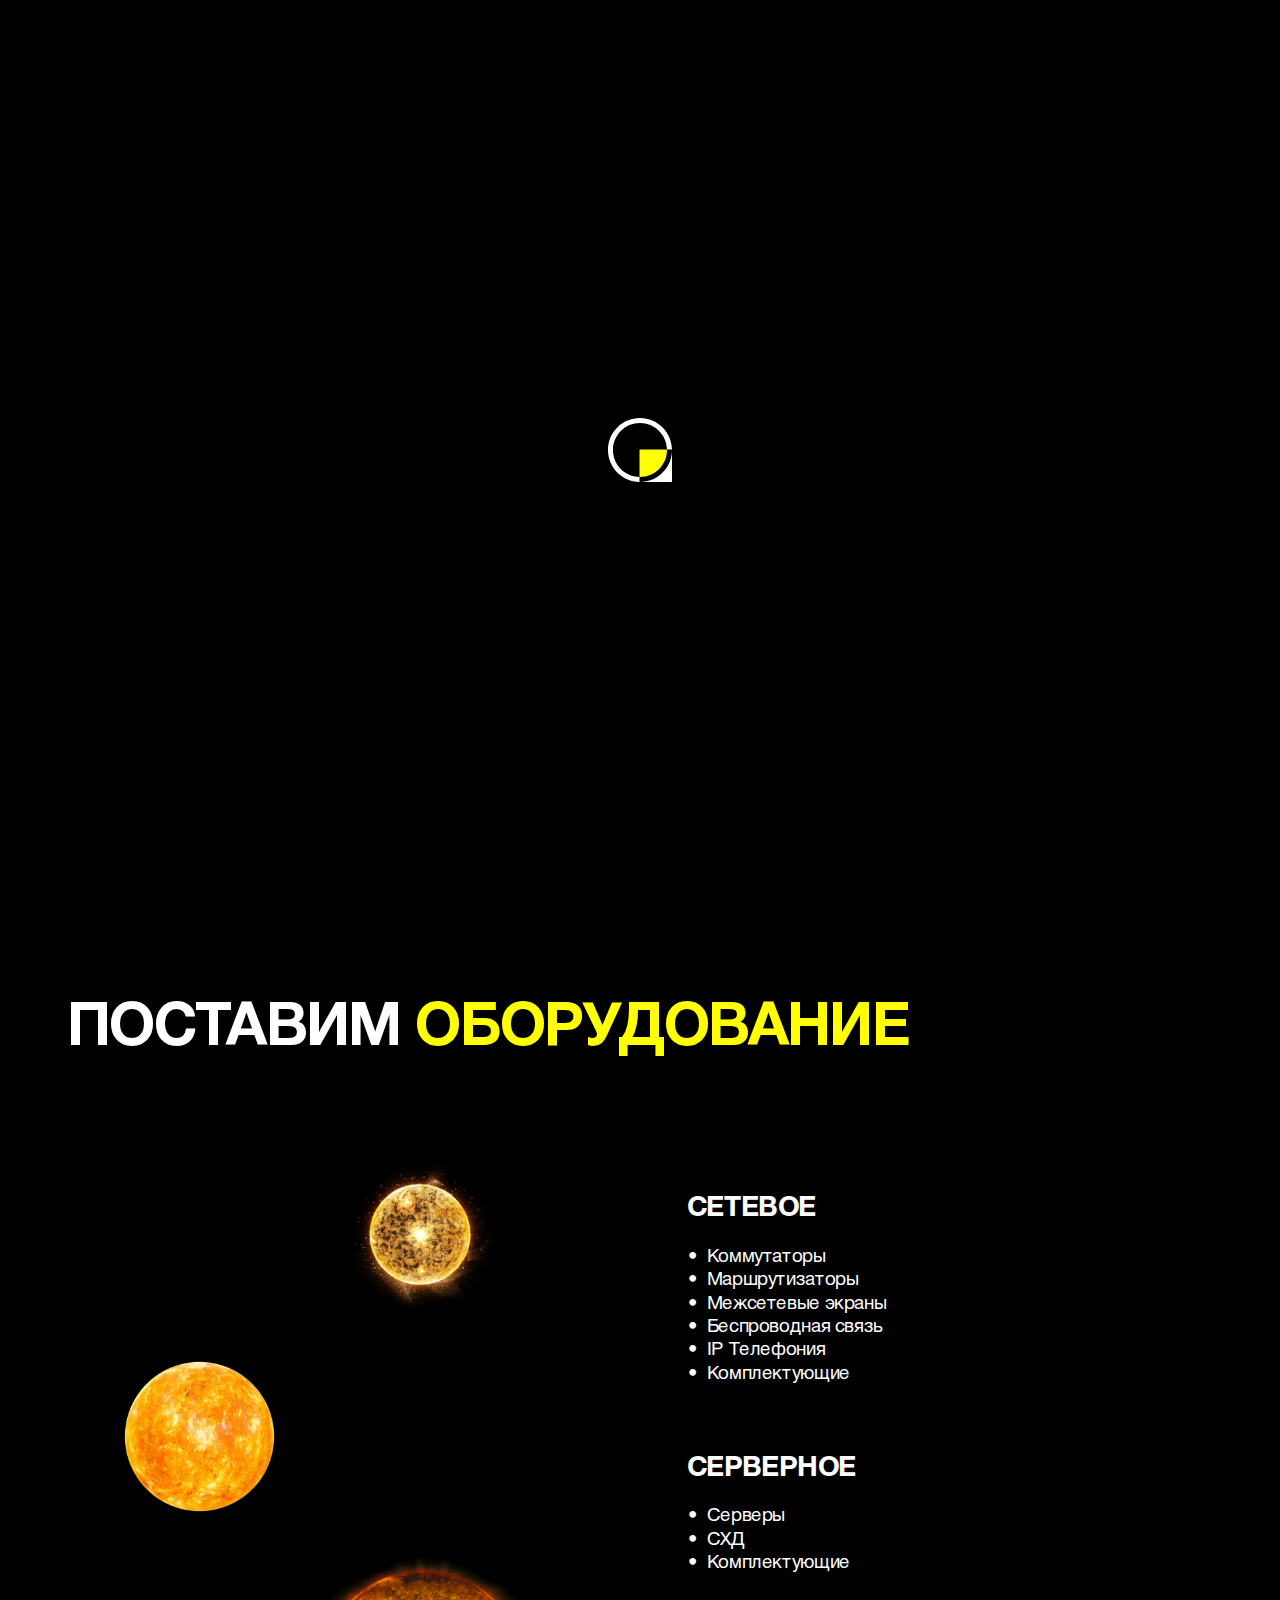
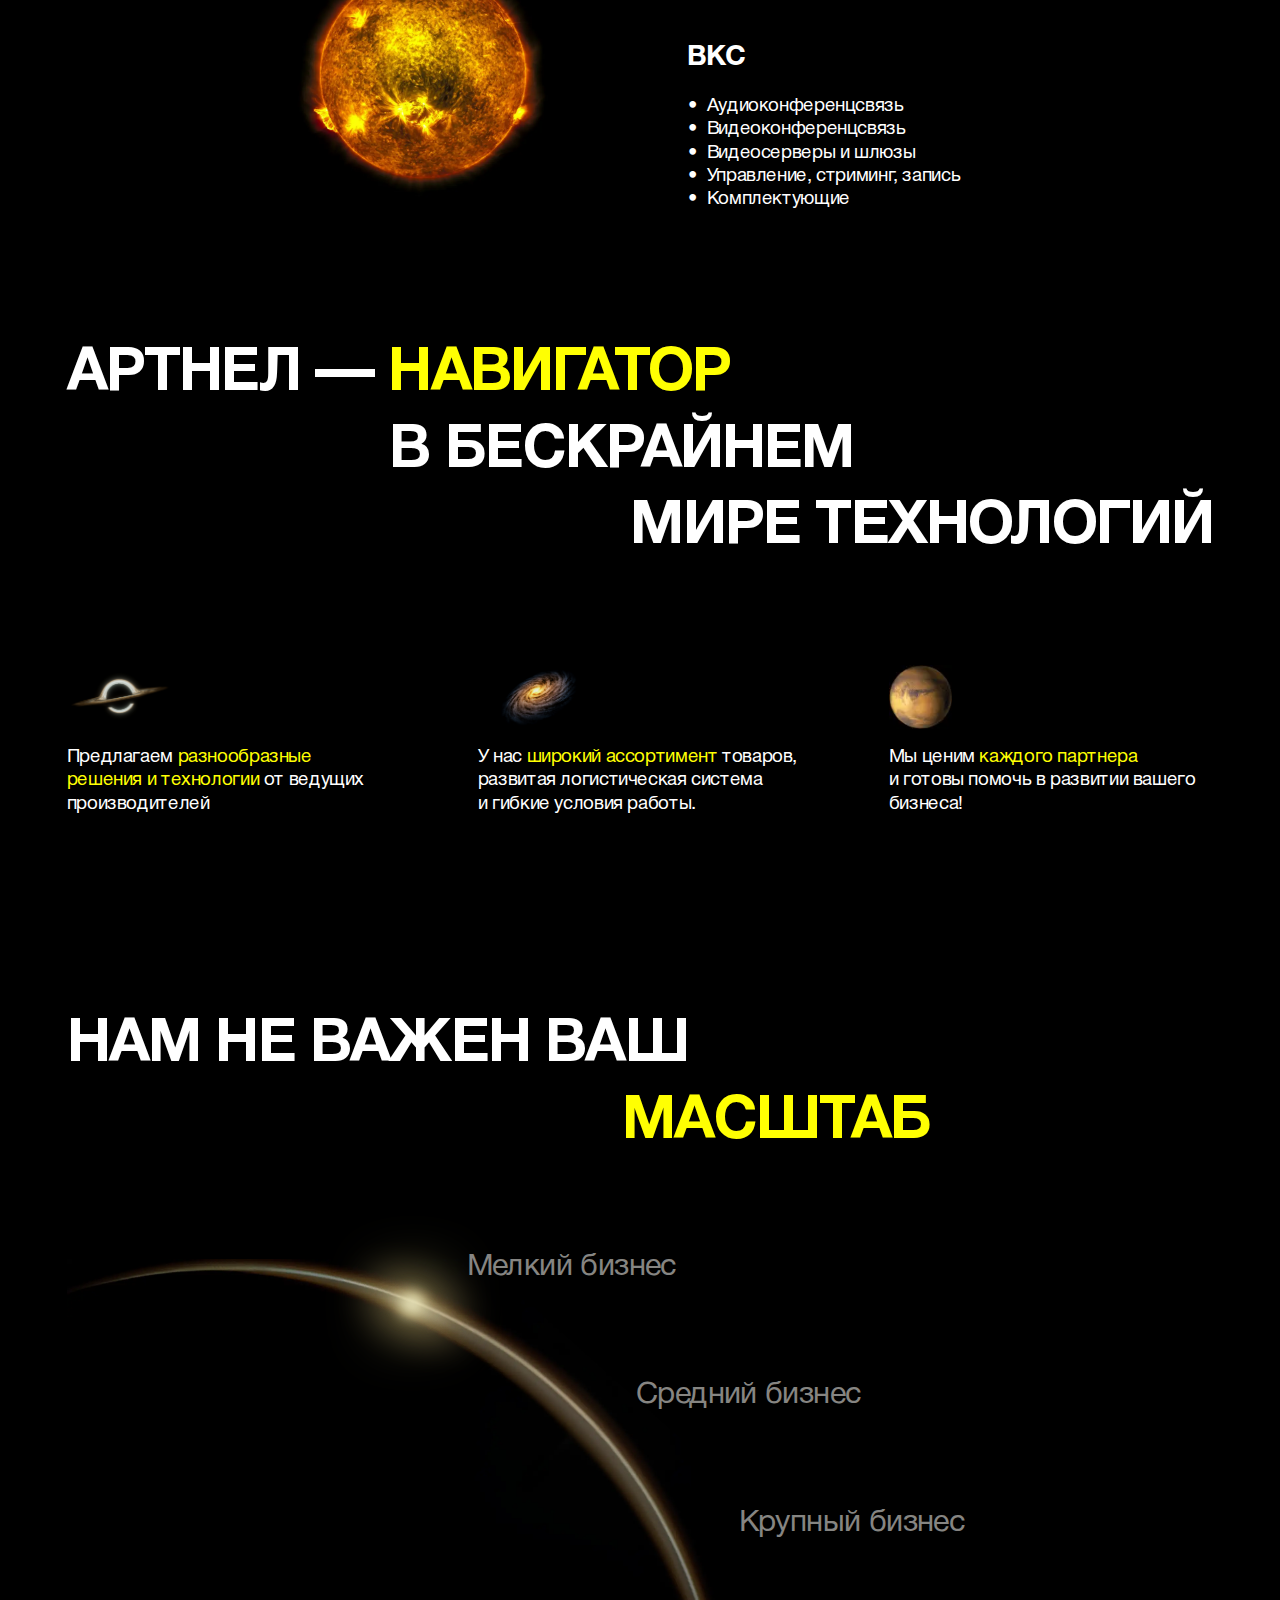
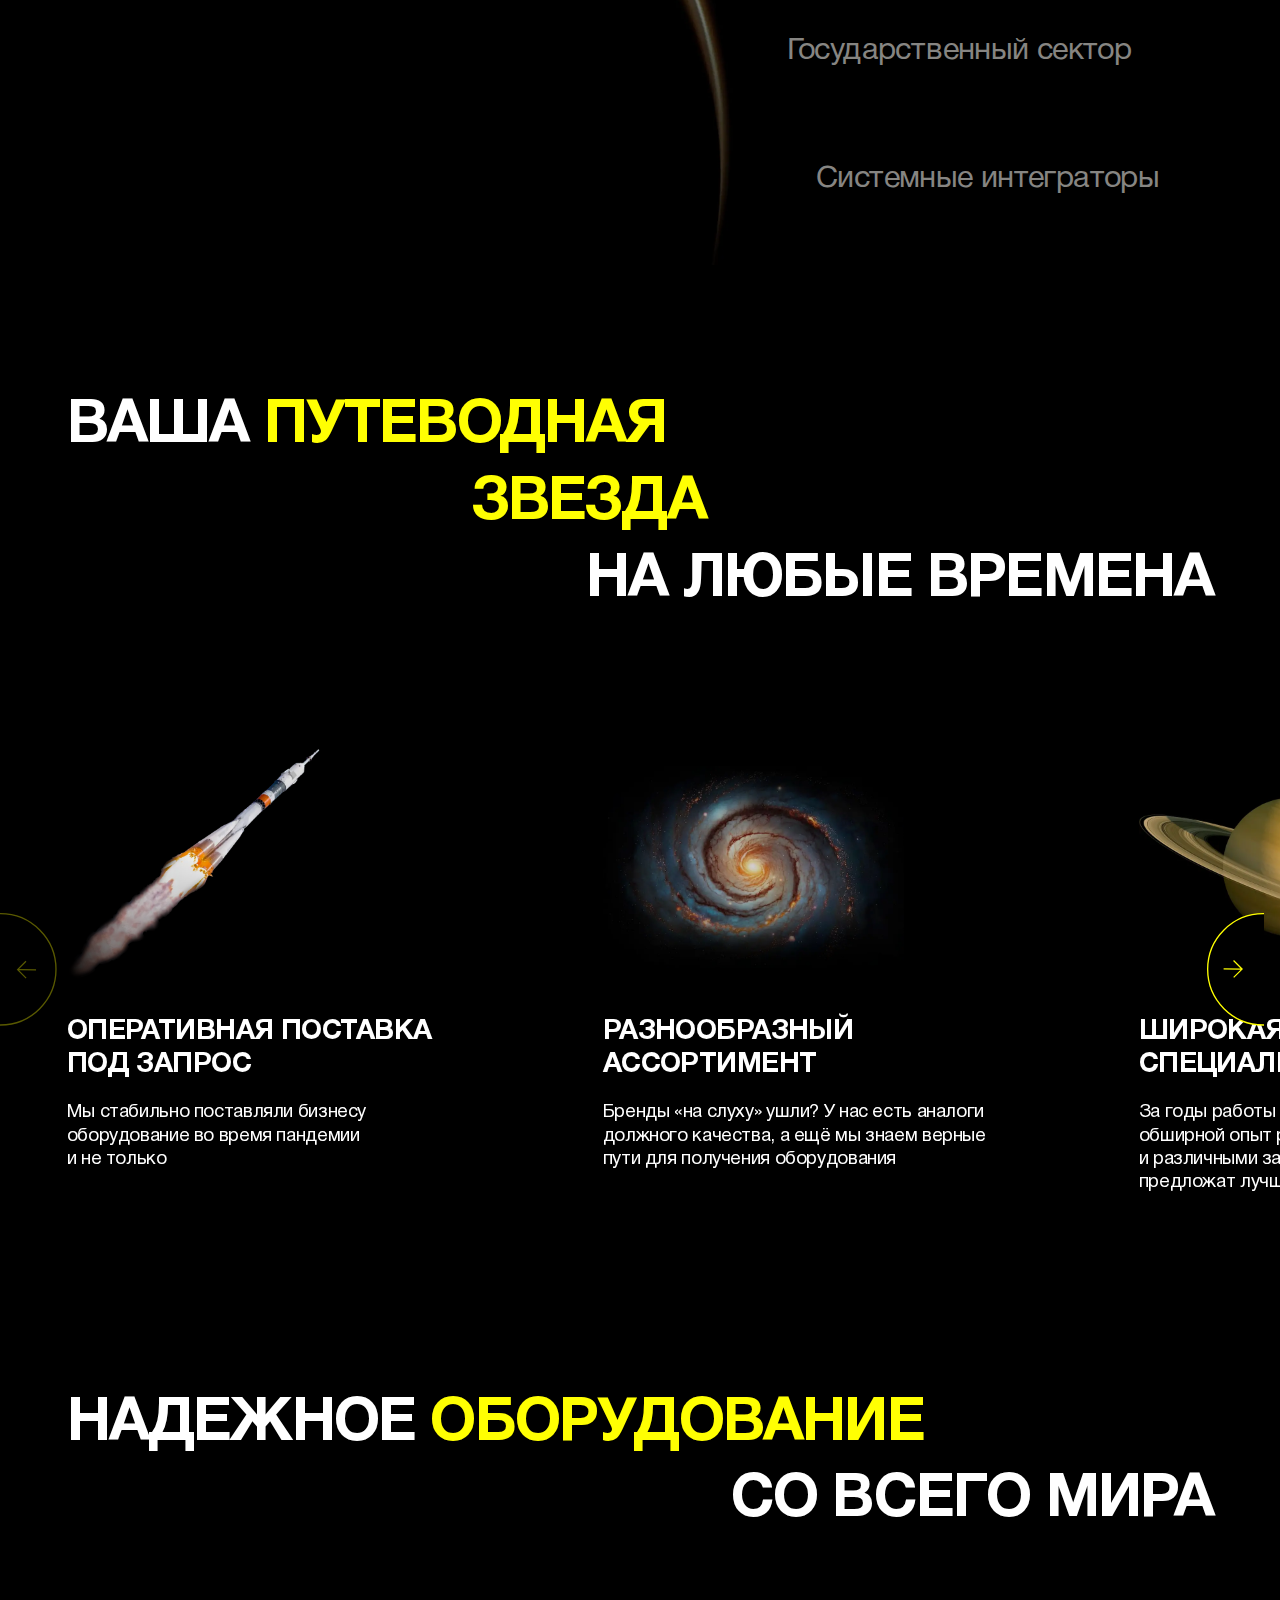
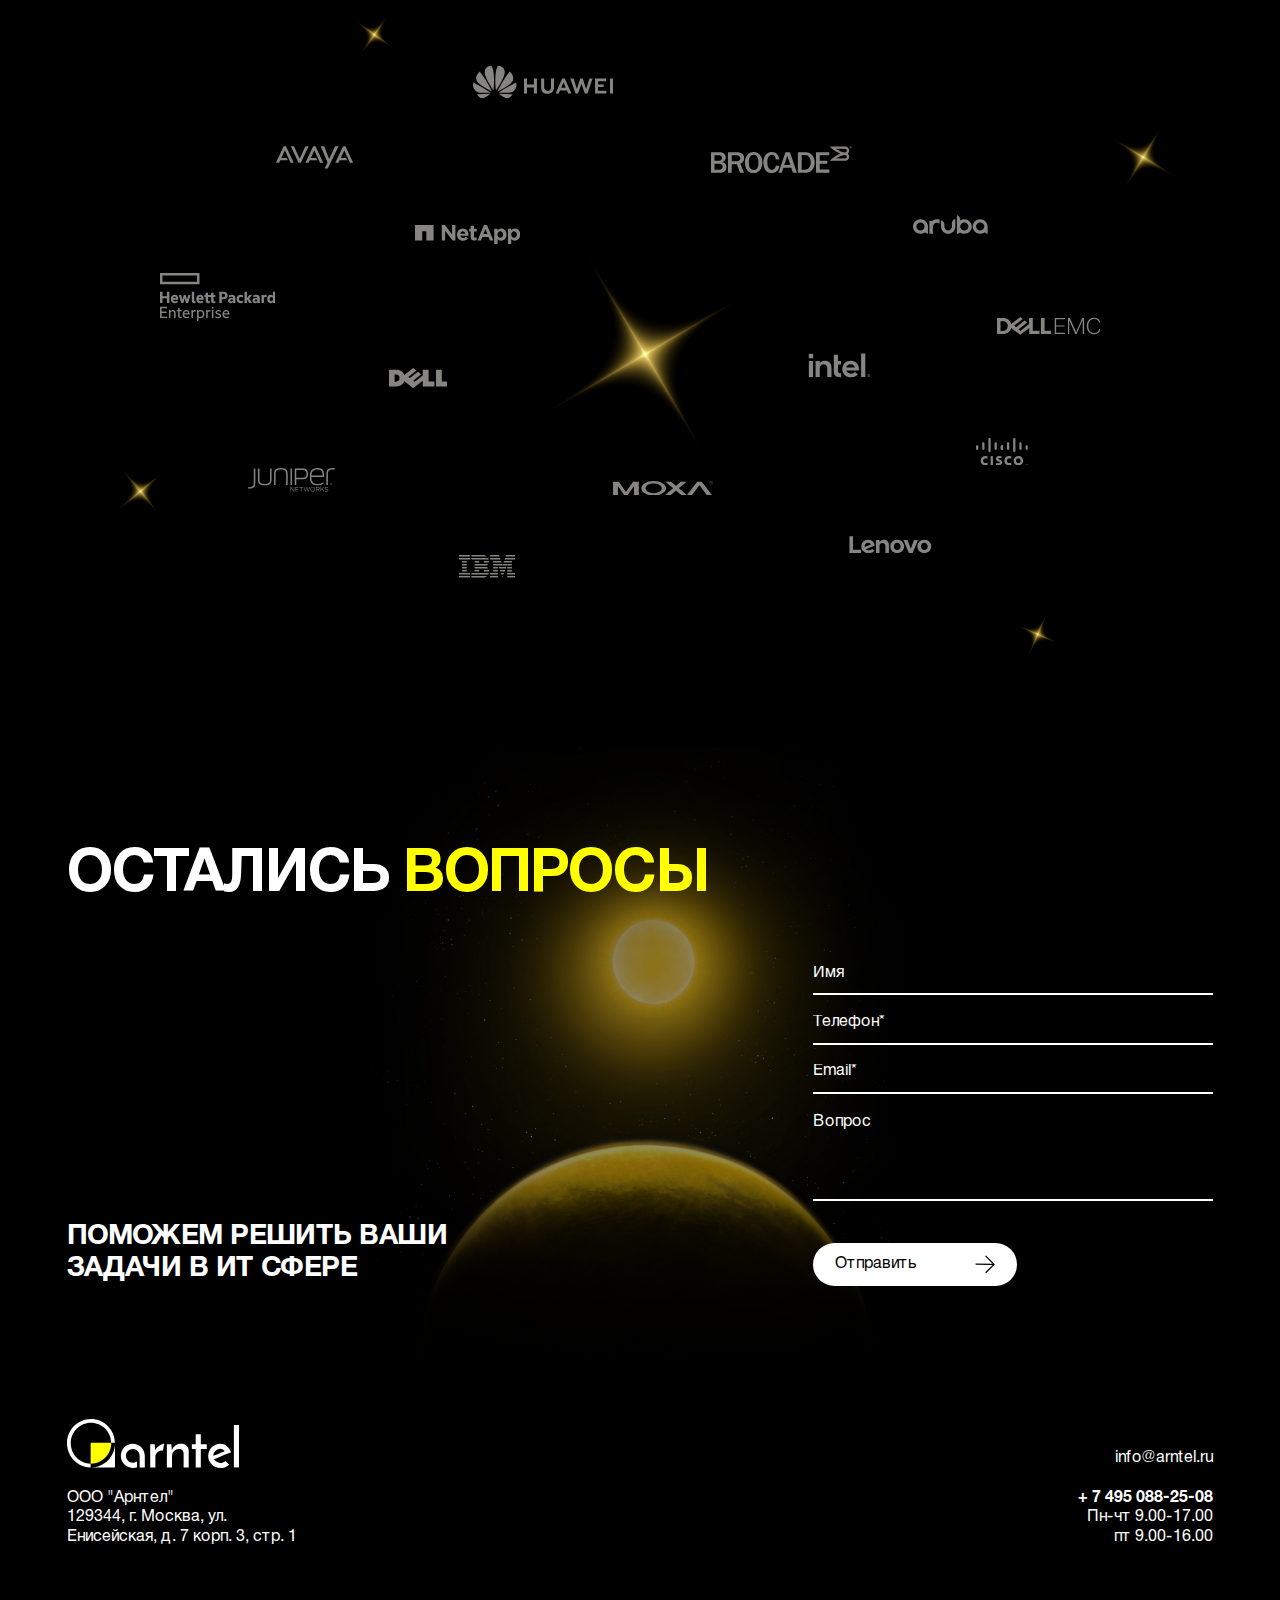
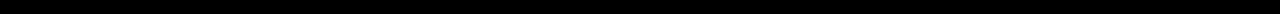
==== commit 155ec8f9: "fixed bugs" ====
--- a/index.html
+++ b/index.html
@@ -280,6 +280,21 @@
                                     </div>
 
                                 </div>
+                            </div>
+                        </div>
+                        <div class="swiper-nav">
+                            <div class="swiper-button swiper-button-prev">
+                                <svg width="85" height="169" viewBox="0 0 85 169" fill="none" xmlns="http://www.w3.org/2000/svg">
+                                    <circle cx="0.5" cy="84.5" r="83.5" fill="black" stroke="#FFFF02" stroke-width="2" />
+                                    <path fill-rule="evenodd" clip-rule="evenodd" d="M54.0634 86.0828L28.6614 85.8863L39.8157 97.0406L38.5012 98.3551L25.7437 85.5975L25.0865 84.9403L25.7437 84.2831L38.3053 71.7214L39.6198 73.0359L28.6287 84.027L54.0777 84.2239L54.0634 86.0828Z" fill="#FFFF02" />
+                                </svg>
+                            </div>
+                            <div class="swiper-button swiper-button-next">
+                                <svg width="85" height="169" viewBox="0 0 85 169" fill="none" xmlns="http://www.w3.org/2000/svg">
+                                    <circle cx="84.5" cy="84.5" r="83.5" fill="black" stroke="#FFFF02" stroke-width="2" />
+                                    11
+                                    <path fill-rule="evenodd" clip-rule="evenodd" d="M24.9366 82.9172L50.3386 83.1137L39.1843 71.9594L40.4988 70.6449L53.2563 83.4025L53.9135 84.0597L53.2563 84.7169L40.6947 97.2786L39.3802 95.9641L50.3713 84.973L24.9223 84.7761L24.9366 82.9172Z" fill="#FFFF02" />
+                                </svg>
                             </div>
                         </div>
                     </div>
--- a/css/style.min.css
+++ b/css/style.min.css
@@ -1,2 +1,2 @@
-@font-face{font-family:"Helvetica Neue";src:url(../fonts/HelveticaNeueCyr-Thin.ttf) format("ttf"),url(../fonts/HelveticaNeueCyr-Thin.eot) format("eot"),url(../fonts/HelveticaNeueCyr-Thin.woff) format("woff"),url(../fonts/HelveticaNeueCyr-Thin.woff2) format("woff2");font-weight:100;font-style:normal;font-display:swap}@font-face{font-family:"Helvetica Neue";src:url(../fonts/HelveticaNeueCyr-Roman.ttf) format("ttf"),url(../fonts/HelveticaNeueCyr-Roman.eot) format("eot"),url(../fonts/HelveticaNeueCyr-Roman.woff) format("woff"),url(../fonts/HelveticaNeueCyr-Roman.woff2) format("woff2");font-weight:400;font-style:normal;font-display:swap}@font-face{font-family:"Helvetica Neue";src:url(../fonts/HelveticaNeueCyr-Bold.ttf) format("ttf"),url(../fonts/HelveticaNeueCyr-Bold.eot) format("eot"),url(../fonts/HelveticaNeueCyr-Bold.woff) format("woff"),url(../fonts/HelveticaNeueCyr-Bold.woff2) format("woff2");font-weight:700;font-style:normal;font-display:swap}*,::after,::before{margin:0;padding:0;-webkit-box-sizing:border-box;box-sizing:border-box;-webkit-font-smoothing:antialiased!important;-webkit-tap-highlight-color:transparent;outline:0!important}h1,h2,h3,h4,h5,h6{font-weight:400}a,body,div,form,h1,h2,h3,h4,h5,li,p,ul{margin:0;padding:0;border:0;text-decoration:none;line-height:1}button,input,textarea{outline:0!important;-webkit-transition:.125s;-o-transition:.125s;transition:.125s;font-family:inherit}input:active,input[type=checkbox]:focus,input[type=file]:focus,input[type=radio]:focus,input[type=text]:focus{outline:0!important}::-webkit-input-placeholder{color:#222}::-moz-placeholder{color:#222}:-moz-placeholder{color:#222}:-ms-input-placeholder{color:#222}input::-webkit-inner-spin-button,input::-webkit-outer-spin-button{-webkit-appearance:none;margin:0}input[type=number]{-moz-appearance:textfield}html{height:100%;scroll-behavior:smooth;width:100%}svg{-ms-flex-negative:0;flex-shrink:0;height:auto}circle,path,rect,svg{-webkit-transition:.3s;-o-transition:.3s;transition:.3s}a{color:inherit;text-decoration:none;-webkit-transition:.3s;-o-transition:.3s;transition:.3s}a:focus,a:hover{text-decoration:none}li,ul{margin:0;padding:0;list-style:none}i{line-height:100%}fieldset{min-width:0;padding:0;margin:0;border:0}button{cursor:pointer;border:none;outline:0;-webkit-box-sizing:border-box;box-sizing:border-box;-webkit-transition:.3s;-o-transition:.3s;transition:.3s;background-color:inherit;font-size:1em}.swiper-button-next,.swiper-button-prev{z-index:2}.swiper-button-next::after,.swiper-button-prev::after{display:none}img{-webkit-user-select:none;-moz-user-select:none;-o-user-select:none;-ms-user-select:none;user-select:none;-ms-flex-negative:0;flex-shrink:0}html.fixed-body{overflow-y:hidden}.wrapper{min-height:100vh;display:-webkit-box;display:-ms-flexbox;display:flex;-webkit-box-orient:vertical;-webkit-box-direction:normal;-ms-flex-direction:column;flex-direction:column;-ms-flex-negative:0;flex-shrink:0}.content{-webkit-box-flex:1;-ms-flex-positive:1;flex-grow:1;display:-webkit-box;display:-ms-flexbox;display:flex;-webkit-box-orient:vertical;-webkit-box-direction:normal;-ms-flex-direction:column;flex-direction:column;width:100%}.m-page{width:calc(100vw - (100vw - 100%));overflow-x:hidden;font-family:"Helvetica Neue",sans-serif;font-weight:400;color:#fff;background:#000;font-size:calc(100vw * (16 / 1920))}.m-page.fixed-body,.m-page.fixed-body2{overflow-y:hidden;padding-right:var(--scrollWidth)}.container{width:100%;margin:0 auto;padding:0 6.25em}a:hover{color:#ffff02}@media screen and (max-width:992px){.m-page{font-size:calc(100vw * (16 / 768))}.container{padding:0 1.25em}}@media screen and (max-width:576px){.m-page{font-size:calc(100vw * (16 / 375))}}.h1,.h2,.h3,.h4{letter-spacing:-.03em;text-transform:uppercase;font-weight:700}.h1{font-size:7.5em}.h2{font-size:5.625em}.h3{font-size:2.875em;line-height:120%;letter-spacing:-.02em}.h4{font-size:2.625em;line-height:117%;letter-spacing:-.02em}.text28{font-size:1.75em;line-height:125%;letter-spacing:-.02em}.text24{font-size:1.5em;line-height:120%}.text20{font-size:1.25em;line-height:120%}.text19{font-size:1.1875em;line-height:120%}.text18{font-size:1.125em;line-height:120%}.text17{font-size:1.0625em;line-height:120%}.text16{font-size:1em;line-height:150%}.text15{font-size:.9375em;line-height:120%}.text14{font-size:.875em;line-height:120%}.text13{font-size:.8125em;line-height:120%}.text12{font-size:.75em;line-height:120%}.text11{font-size:.6875em;line-height:120%}.text10{font-size:.625em;line-height:120%}.extra-bold-text{font-weight:800}.bold-text{font-weight:700}.semi-bold-text{font-weight:600}.medium-text{font-weight:500}.regular-text{font-weight:400}.light-text{font-weight:300}.thin-text{font-weight:100}.lh143{line-height:143%}.primary-text{color:#ffff02}.m-btn{display:-webkit-box;display:-ms-flexbox;display:flex;-webkit-box-align:center;-ms-flex-align:center;align-items:center;-webkit-box-pack:center;-ms-flex-pack:center;justify-content:center;-webkit-transition:.225s ease-out;-o-transition:.225s ease-out;transition:.225s ease-out;padding:0 2em;height:4em;border-radius:6.25em}.m-btn:focus{-webkit-box-shadow:none;box-shadow:none}.m-btn span{font-size:1.5em}.m-btn-white{background-color:#fff;color:#000}.m-btn-white:hover{background-color:#ffff02;color:#000}@media screen and (max-width:576px){.m-btn{height:3.25em}.m-btn span{font-size:1.125em}}.fg{position:relative;margin:0}.fg input,.fg textarea{border-radius:0;border:none;border-bottom:2px solid #fff;padding:0;height:2.67em;width:100%;font-size:1.5em;background-color:transparent;color:#fff}.fg input::-webkit-input-placeholder,.fg textarea::-webkit-input-placeholder{color:#fff}.fg input::-moz-placeholder,.fg textarea::-moz-placeholder{color:#fff}.fg input:-ms-input-placeholder,.fg textarea:-ms-input-placeholder{color:#fff}.fg input::-ms-input-placeholder,.fg textarea::-ms-input-placeholder{color:#fff}.fg input::placeholder,.fg textarea::placeholder{color:#fff}.fg input:focus,.fg textarea:focus{border-color:#ffff02}.fg textarea{height:6.25em;padding-top:.9em;padding-bottom:.9em;resize:none}.pass-toggle{position:absolute;bottom:1em;right:1.25em;width:1.25em;height:1.6875em;display:-webkit-box;display:-ms-flexbox;display:flex;-webkit-box-align:center;-ms-flex-align:center;align-items:center;-webkit-box-pack:center;-ms-flex-pack:center;justify-content:center}.pass-toggle svg{width:100%;height:auto}.pass-toggle._active g{opacity:1}.m-check,.m-radio{position:relative}.m-check input,.m-radio input{position:absolute;opacity:0;width:100%;height:100%;left:0;top:0;z-index:2;cursor:pointer}.m-check label,.m-radio label{position:relative;cursor:pointer;display:block;padding-left:2.125em;min-height:1.25em;padding-top:.0625em}.m-check label span,.m-radio label span{font-size:.8125em;line-height:140%}.m-check label:after,.m-check label:before,.m-radio label:after,.m-radio label:before{pointer-events:none}.m-check label:before,.m-radio label:before{content:'';position:absolute;z-index:1;left:0;top:0;border:1px solid #dadedf;width:1.25em;height:1.25em;background-size:0 auto;background-repeat:no-repeat;background-position:center;-webkit-transition:none;-o-transition:none;transition:none}.m-check label a,.m-radio label a{text-decoration:underline;position:relative;z-index:2}.m-check._big label,.m-radio._big label{padding-top:0}.m-check._big label span,.m-radio._big label span{font-size:1em;line-height:140%}.m-check._gray label,.m-radio._gray label{color:#6b6e72}.m-check._error input:not(:checked)~label:before,.m-radio._error input:not(:checked)~label:before{border-color:#ff1515}.m-check input:checked+label::before{background-color:#ffff02;border-color:#ffff02;background-size:.75em auto}.m-check label:before{border-radius:.1875em;background-image:url(../img/check2.svg)}.m-check._gray label{color:#787878}.m-radio input:checked~label:before{border:none;background-size:100% auto}.m-radio label:before{border-radius:50%;background-image:url(../img/radio.svg)}.m-radio label span{display:block;line-height:157%;color:#5b626c;margin-top:.125em}.cartcalc{max-width:100%;width:7.5625rem;display:grid;grid-template-columns:2.1875em calc(100% - 2.1875em * 2) 2.1875em;border:1px solid #e9edf2;height:3.125em}.cartcalc button,.cartcalc input{height:100%;width:100%;min-height:100%}.cartcalc input{border:none;border-left:1px solid #e9edf2;border-right:1px solid #e9edf2;color:#000;font-weight:500;font-size:1em;text-align:center}.cartcalc svg{width:.5em;height:auto}.cartcalc button{display:-webkit-box;display:-ms-flexbox;display:flex;-webkit-box-align:center;-ms-flex-align:center;align-items:center;-webkit-box-pack:center;-ms-flex-pack:center;justify-content:center}.cartcalc button:hover{background-color:#e6e6ec}@media screen and (max-width:576px){.fg input,.fg textarea{font-size:.875em;height:3.85em}.fg textarea{height:6.43em}}.pagination{margin-top:3.75em}.pagination__items{display:-webkit-box;display:-ms-flexbox;display:flex;-webkit-box-pack:center;-ms-flex-pack:center;justify-content:center}.pagination__item{height:3.625em;min-width:3.625em;padding:0 1.25em;border-radius:.25em;border:1px solid #000;display:-webkit-box;display:-ms-flexbox;display:flex;-webkit-box-align:center;-ms-flex-align:center;align-items:center;-webkit-box-pack:center;-ms-flex-pack:center;justify-content:center;margin:0 .3125em;font-weight:500}.pagination__item svg{width:1.0625em;height:auto}.pagination__item._active{pointer-events:none}.pagination__item._active,.pagination__item:hover{color:#fff;background-color:#000;border-color:#000}.pagination__item._active path,.pagination__item:hover path{fill:#fff}.pagination__item._btn{padding:0 1.5em}@media screen and (max-width:992px){.h1{font-size:2.625em}.h2{font-size:1.75em}.h4{font-size:1.5em}.text20-tablet{font-size:1.25em}.text19-tablet{font-size:1.1875em}.text18-tablet{font-size:1.125em}.text17-tablet{font-size:1.0625em}.text16-tablet{font-size:1em}.text15-tablet{font-size:.9375em}.text14-tablet{font-size:.875em}.text13-tablet{font-size:.8125em}.text12-tablet{font-size:.75em}.text11-tablet{font-size:.6875em}.text10-tablet{font-size:.625em}.pagination{margin-top:1.875em}}@media screen and (max-width:576px){.pagination{margin-top:1.56em}.pagination ._hide-tablet{display:none}.pagination ._btn{width:2.8125em;padding:0}.pagination__item{height:2.8125em;min-width:2.8125em;padding:0 .875em}.pagination__item span{font-size:.875em}}.tabs{display:-webkit-box;display:-ms-flexbox;display:flex}.tab{height:3.5625em;padding:0 1.56em;display:-webkit-box;display:-ms-flexbox;display:flex;-webkit-box-align:center;-ms-flex-align:center;align-items:center;position:relative;text-transform:uppercase;font-weight:700;color:rgba(0,0,0,.8);-webkit-transition:.3s;-o-transition:.3s;transition:.3s}.tab:not(:last-child){margin:0 .94em 0 0}.tab:before{content:'';position:absolute;width:100%;height:2px;left:0;bottom:0;background-color:#ffff02;opacity:0;-webkit-transition:inherit;-o-transition:inherit;transition:inherit}.tab span{font-size:.875em;line-height:120%}.tab:hover{background:#fbfbfb;cursor:pointer}.tab._active{background:#fbfbfb;pointer-events:none}.tab._active:before{opacity:1}.tab-content{display:none}.tab-content._active{display:block}.grid{display:grid;gap:1.25em;grid-template-columns:100%}.grid2{grid-template-columns:repeat(2,calc(50% - .5em))}.grid3{grid-template-columns:repeat(3,calc(100% / 3 - 2.5em / 3))}.grid4,.grid5{grid-template-columns:repeat(4,calc(25% - 3.75em / 4))}@media screen and (max-width:992px){.grid-tablet{grid-template-columns:100%}.grid-tablet2{grid-template-columns:repeat(2,calc(50% - .625em))}}.socials{display:-webkit-box;display:-ms-flexbox;display:flex;-webkit-box-align:center;-ms-flex-align:center;align-items:center}.socials__item{width:2.5em;height:2.5em;border-radius:50%;border:1px solid rgba(255,255,255,.1);background:#1a1a1a;display:-webkit-box;display:-ms-flexbox;display:flex;-webkit-box-align:center;-ms-flex-align:center;align-items:center;-webkit-box-pack:center;-ms-flex-pack:center;justify-content:center}.socials__item:not(:last-child){margin:0 .75em 0 0}.socials__item:hover path{fill-opacity:1}.socials__item:hover path:not(._not-fill){fill:#fff}.compare-btn,.favourite-btn{display:-webkit-box;display:-ms-flexbox;display:flex;-webkit-box-align:center;-ms-flex-align:center;align-items:center;-webkit-box-pack:center;-ms-flex-pack:center;justify-content:center}.compare-btn svg,.favourite-btn svg{width:100%;height:auto}.favourite-btn{width:1.4375em}.favourite-btn:hover path{opacity:1}.favourite-btn._added path{opacity:1;stroke:#ffff02;fill:#ffff02}.compare-btn{width:1.5em}.compare-btn._added g,.compare-btn:hover g{opacity:1}.compare-btn._added line{stroke:#ffff02}:root{--vh:1vh}.breadcrumbs{margin-top:60px}.breadcrumbs__item{font-size:16px;line-height:110%;position:relative;font-weight:400;display:inline}.breadcrumbs__item:last-child{font-weight:600}.breadcrumbs__item:not(:first-child){margin-left:24px}.breadcrumbs__item:not(:first-child):before{content:'';position:absolute;z-index:1;width:3.51px;height:3.51px;background-color:#ffff02;border-radius:1px;-webkit-transform:rotate(-45deg);-ms-transform:rotate(-45deg);transform:rotate(-45deg);top:7px;right:100%;margin-right:10px}.modal-bg{position:fixed;top:0;left:0;width:100%;height:calc(100 * var(--vh));background-color:#000;opacity:.2}.modal{position:fixed;left:0;top:0;width:100%;height:calc(100 * var(--vh));overflow-y:auto;z-index:80;opacity:0;pointer-events:none;padding:1em 0;text-align:center}.modal:after{content:'';display:inline-block;height:100%;vertical-align:middle;margin-right:-4px}.modal__dialog{text-align:left;vertical-align:middle;background:#000;width:39em;max-width:calc(100% - 2em);position:relative;z-index:3;padding:3.75em 3.125em;border-radius:1.5em;display:inline-block;-webkit-box-shadow:0 .25em .25em 1em rgba(255,255,2,.04),0 .625em 1.75em 1em rgba(255,255,2,.25);box-shadow:0 .25em .25em 1em rgba(255,255,2,.04),0 .625em 1.75em 1em rgba(255,255,2,.25)}.modal._active{opacity:1;pointer-events:unset}.modal._active .modal__bg{display:block}.modal__text{max-width:20em;display:grid;grid-template-columns:100%;gap:1.375em}.modal .close-btn{position:absolute;top:1.875em;right:1.875em}.close-btn{background-color:transparent;-ms-flex-negative:0;flex-shrink:0;width:1.8125em;display:-webkit-box;display:-ms-flexbox;display:flex;-webkit-box-align:center;-ms-flex-align:center;align-items:center;-webkit-box-pack:center;-ms-flex-pack:center;justify-content:center}.close-btn:hover path{fill:#ffff02}.close-btn svg{width:100%}.thank-modal .modal__dialog{padding-bottom:13em;background-image:url(../img/modal-bg.webp);background-size:20.9375em auto;background-position:right bottom;background-repeat:no-repeat}@media screen and (max-width:576px){.grid-mob{grid-template-columns:100%}.modal:after{display:none}.modal__dialog{overflow-y:auto;top:0;left:0;position:fixed;width:100%;max-width:unset;height:calc(100 * var(--vh));border-radius:0;padding:7em 1.625em 2em}.modal__text{gap:1.25em}.modal__desc{font-size:1.125em}.modal__desc br{display:none}.thank-modal .modal__dialog{padding-bottom:30em;background-image:url(../img/modal-bg2.webp);background-size:17.5em auto}}.header{position:absolute;top:0;left:0;width:100%;z-index:5;padding:1.875em 0}.header__inner{display:-webkit-box;display:-ms-flexbox;display:flex;-webkit-box-align:center;-ms-flex-align:center;align-items:center;-webkit-box-pack:justify;-ms-flex-pack:justify;justify-content:space-between}.header__logo{display:block;-ms-flex-negative:0;flex-shrink:0;width:12.125em}.header__logo img{width:100%;display:block}.header__phone{font-weight:700}@media screen and (max-width:992px){.header{padding:1em 0}.header__logo{width:8em}.header__phone{font-size:1.25em}}@media screen and (max-width:576px){.header__logo{width:6.125em}.header__phone{font-size:.875em}}.footer{padding-bottom:6.25em}.footer__inner{display:-webkit-box;display:-ms-flexbox;display:flex;-webkit-box-pack:justify;-ms-flex-pack:justify;justify-content:space-between}.footer__logo{width:16.125em;display:block;margin-bottom:2em}.footer__logo img{width:100%;display:block}.footer__col2{text-align:right}@media screen and (min-width:577px){.footer__col2{display:-webkit-box;display:-ms-flexbox;display:flex;-webkit-box-orient:vertical;-webkit-box-direction:normal;-ms-flex-direction:column;flex-direction:column;-webkit-box-pack:end;-ms-flex-pack:end;justify-content:flex-end;-webkit-box-align:end;-ms-flex-align:end;align-items:flex-end}.footer__col2 .footer__contacts{margin-top:1.33em}}.footer__contacts{margin-top:2.67em}@media screen and (max-width:992px){.footer{padding-bottom:1.875em}.footer__logo{width:10em;margin-bottom:1.875em}}@media screen and (max-width:576px){.footer__inner{display:block}.footer__logo{width:8.25em}.footer__col2{margin-top:1.25em;display:-webkit-box;display:-ms-flexbox;display:flex;-webkit-box-orient:vertical;-webkit-box-direction:normal;-ms-flex-direction:column;flex-direction:column;text-align:left}.footer__address,.footer__contacts,.footer__email{font-weight:100;font-size:.875em}.footer__contacts{-webkit-box-ordinal-group:0;-ms-flex-order:-1;order:-1;margin:0 0 .7em}}.set-equip{padding:9.375em 0 6.25em}.set-equip__inner{padding:12.5em 0 0 58.125em;position:relative}.set-equip__groups{display:grid;grid-template-columns:100%;gap:6.25em;position:relative;z-index:2}.set-equip__group .m-list{margin-top:1.875em}.set-equip__planet{position:absolute}.set-equip__planet img{width:100%;display:block}.set-equip__planet1{width:27.5625em;top:8.625em;left:19.375em}.set-equip__planet2{width:19.9375em;left:2.5em;top:25.3125em;z-index:2}.set-equip__planet3{bottom:-3.625em;left:4.125em;width:58.5625em}.m-list{padding-left:.125em}.m-list li{position:relative;padding-left:1em;font-size:1.75em;line-height:125%;letter-spacing:-.02em}.m-list li:before{content:'•';position:absolute;top:0;left:0;background-image:unset;width:unset;height:unset}.advantages{padding:6.25em 0 9.375em}.advantages__items{margin-top:10em;display:grid;grid-template-columns:repeat(3,calc(100% / 3 - 16.25em / 3));gap:8.125em}@media screen and (min-width:993px){.line-title{display:grid;grid-template-columns:100%;gap:1.5625em}.line-title__item:nth-child(2){padding-left:5.375em}.line-title__item:nth-child(3){text-align:right}.scale .line-title__item:nth-child(2){padding-left:9.25em}}.advantage-card__img{height:6em;display:-webkit-box;display:-ms-flexbox;display:flex;-webkit-box-flex:1;-ms-flex-positive:1;flex-grow:1;margin-bottom:1.625em}.advantage-card__img img{max-width:100%;max-height:100%}@media screen and (max-width:992px){.set-equip{padding:7.5em 0 3.125em;overflow:hidden}.set-equip__inner{padding:3.75em 0 0}.set-equip__groups{gap:2.5em}.set-equip__group .m-list{margin-top:1.25em}.set-equip__planet1{top:2.5em;right:-.3125em;left:unset;width:13em}.set-equip__planet2{top:13.375em;right:-.625em;left:unset;width:8.375em}.set-equip__planet3{width:25.625em;bottom:-1.375em;left:unset;opacity:.4;right:-6.5em}.m-list li{font-size:1.125em}.advantages{padding:3.125em 0 3.75em}.advantages__items{margin-top:3.75em;grid-template-columns:repeat(3,calc(100% / 3 - 5em / 3));gap:2.5em}.advantage-card__img{height:3.75em;margin-bottom:1.25em}}.scale{padding:9.375em 0 3em}.scale__inner{margin-top:10em;position:relative}.scale__planet{width:62.625em;position:relative}.scale__planet-img{width:100%;display:block}.scale__planet-star{position:absolute;width:17.375em;left:23.75em;top:-4.75em}.scale__item{position:absolute;color:#868582;-webkit-transition:.3s;-o-transition:.3s;transition:.3s}.scale__item:hover{color:#fff}.scale__item .h3{text-transform:unset;font-weight:400}.scale__item img{position:absolute;width:17.375em;right:100%;top:0;opacity:0;display:none}.scale__item._show{color:#fff}.scale__item._show img{opacity:1}.scale__item1{top:-1em;left:37.5em}.scale__item1 img{-webkit-transform:translate(4em,-2.5em);-ms-transform:translate(4em,-2.5em);transform:translate(4em,-2.5em)}.scale__item2{top:11em;left:53.375em}.scale__item2 img{-webkit-transform:translate(4.25em,-3.5em);-ms-transform:translate(4.25em,-3.5em);transform:translate(4.25em,-3.5em)}.scale__item3{top:23em;left:63em}.scale__item3 img{-webkit-transform:translate(3.5em,-3.5em);-ms-transform:translate(3.5em,-3.5em);transform:translate(3.5em,-3.5em)}.scale__item4{top:35em;left:67.5em}.scale__item4 img{-webkit-transform:translate(2.75em,-4em);-ms-transform:translate(2.75em,-4em);transform:translate(2.75em,-4em)}.scale__item5{top:47em;left:70.25em}.scale__item5 img{-webkit-transform:translate(0,-6em);-ms-transform:translate(0,-6em);transform:translate(0,-6em)}.your-way{padding:9.375em 0;overflow:hidden}.your-way__items{margin-top:12.5em;width:50.25em;max-width:100%}.your-way .swiper-slide:last-child .service-card__img img{max-width:70%;max-height:70%}.service-card{width:100%;-ms-flex-negative:0;flex-shrink:0;padding-right:14em}.service-card__img{width:28.25em;height:23em;max-width:100%;display:-webkit-box;display:-ms-flexbox;display:flex;-webkit-box-align:center;-ms-flex-align:center;align-items:center}.service-card__img img{max-width:100%;max-height:100%;display:block}.service-card__text{display:grid;grid-template-columns:100%;gap:1.875em;margin-top:2.5em}@media screen and (max-width:992px){.scale,.your-way{padding:3.75em 0}.your-way__items{margin-top:5em;width:100%}.your-way__items .swiper-wrapper{display:grid;grid-template-columns:100%;gap:4.375em;-webkit-transform:unset!important;-ms-transform:unset!important;transform:unset!important}.service-card{padding:0}.service-card__img{width:auto;max-width:12.5em;height:auto;max-height:11em;margin:0 auto}.service-card__text{gap:1.25em;margin-top:3.125em}}@media screen and (max-width:992px) and (min-width:577px){.scale__inner{font-size:.4em}.your-way__items .swiper-wrapper{grid-template-columns:repeat(2,calc(50% - 2.1875em))}.your-way__items .service-card__img{height:11em}}@media screen and (max-width:576px){.advantages__items{grid-template-columns:100%}.scale__planet{width:100%}.scale__planet-img{-webkit-transform:rotate(25deg);-ms-transform:rotate(25deg);transform:rotate(25deg);margin-left:-10.5em}.scale__planet-star{width:6em;left:-1.25em;top:-2.875em}.scale__inner{margin-top:5em}.scale__item .h3{font-size:1.125em}.scale__item img{width:6em;-webkit-transform:translate(0,-1.5em);-ms-transform:translate(0,-1.5em);transform:translate(0,-1.5em)}.scale__item1{top:-.5em;left:5.625em}.scale__item2{top:3.625em;left:9.375em}.scale__item3{top:7.5em;left:11.125em}.scale__item4{top:12.625em;left:11.5em}.scale__item5{top:18.5em;left:10.5em}}.equip{padding:9.375em 0}.equip__content{height:60em;margin-top:7em;position:relative}.equip__star{position:absolute}.equip__star1{width:22.375em;left:50%;bottom:16.5em;-webkit-transform:translateX(-50%) rotate(30deg);-ms-transform:translateX(-50%) rotate(30deg);transform:translateX(-50%) rotate(30deg)}.equip__star2{top:0;left:26.25em;-webkit-transform:rotate(-174deg);-ms-transform:rotate(-174deg);transform:rotate(-174deg);width:5.375em}.equip__star3{-webkit-transform:rotate(2deg);-ms-transform:rotate(2deg);transform:rotate(2deg);right:2.875em;top:10.25em;width:7.875em}.equip__star4{-webkit-transform:rotate(174deg);-ms-transform:rotate(174deg);transform:rotate(174deg);right:13.75em;bottom:-1.5em;width:5.125em}.equip__star5{-webkit-transform:rotate(-159deg);-ms-transform:rotate(-159deg);transform:rotate(-159deg);left:3.875em;bottom:11.25em;width:6.375em}.equip__item{position:absolute}@media screen and (min-width:993px){.your-way .line-title__item:nth-child(2){padding-left:6.75em}.equip .line-title__item:nth-child(2){padding:0;text-align:right}.equip__item:not(:hover) path{fill:#868582}}.equip__item svg{width:100%}.equip__item1{top:5.5em;left:38.125em;width:13.125em}.equip__item2{top:13.125em;left:19.5em;width:7.5em}.equip__item3{top:13.125em;left:60.375em;width:13.25em}.equip__item4{top:20.5em;left:32.625em;width:9.875em}.equip__item5{top:19.625em;left:79.375em;width:7em}.equip__item6{top:25em;left:8.75em;width:10.8125em}.equip__item7{top:29.1875em;left:87.1875em;width:9.6875em}.equip__item8{top:33.9375em;left:30.1875em;width:5.5em}.equip__item9{top:32.5em;left:69.5em;width:5.875em}.equip__item10{top:43.3125em;left:17em;width:8.125em}.equip__item11{top:44.5em;left:51.25em;width:9.375em}.equip__item12{top:40.5em;left:85.25em;width:4.875em}.equip__item13{top:51.5em;left:36.8125em;width:5.25em}.equip__item14{top:49.7em;left:73.375em;width:7.75em}@media screen and (max-width:992px){.equip{padding:3.75em 0}.equip__content{font-size:.5em;margin-left:-8.25em}}@media screen and (max-width:576px){.equip__content{font-size:1em;height:39.375em;margin:2em 0 0}.equip__star1{width:10.25em;bottom:12em}.equip__star2{left:.25em;top:5.25em;width:3.375em}.equip__star3{top:0;right:1.5em;width:4.875em}.equip__star4{right:1em;bottom:2.25em;width:3.125em}.equip__star5{left:1.875em;bottom:6em;width:4em}.equip__item1{left:7.5em;top:4.5em;width:4.875em}.equip__item2{left:.625em;top:18.75em;width:4.4375em}.equip__item3{left:12.25em;top:10.25em;width:6.125em}.equip__item4{left:2.125em;top:9.375em;width:4.875em}.equip__item5{left:14.375em;top:15.625em;width:4.125em}.equip__item6{left:4em;top:14em;width:5.75em}.equip__item7{left:11.875em;top:25.875em;width:5.75em}.equip__item8{left:2.875em;top:24.125em;width:3.25em}.equip__item9{left:16.5em;top:21.25em;width:3.5em}.equip__item10{left:4em;top:38.25em;width:4.8125em}.equip__item11{left:8em;top:30.625em;width:5.5625em}.equip__item12{left:15.875em;top:38.25em;width:3em}.equip__item13{left:1.125em;top:34em;width:3.125em}.equip__item14{left:10.875em;top:35.25em;width:4.625em}}.feedback{padding:9.375em 0 12.5em;background-image:url(../img/shutterstock_2296399991.jpg);background-size:87.5em auto;background-repeat:no-repeat;background-position:center bottom 0;position:relative}.feedback:after{content:'';position:absolute;bottom:0;left:0;width:100%;height:23em;background:-webkit-gradient(linear,left bottom,left top,from(#000),color-stop(0,#000),color-stop(26.93%,rgba(0,0,0,.9)),to(rgba(0,0,0,0)));background:-o-linear-gradient(bottom,#000 0,#000 0,rgba(0,0,0,.9) 26.93%,rgba(0,0,0,0) 100%);background:linear-gradient(0deg,#000 0,#000 0,rgba(0,0,0,.9) 26.93%,rgba(0,0,0,0) 100%)}.feedback__grid{position:relative;z-index:2;margin-top:4.375em;display:grid;grid-template-columns:39em 37.5em;-webkit-box-pack:justify;-ms-flex-pack:justify;justify-content:space-between;-webkit-box-align:end;-ms-flex-align:end;align-items:flex-end;gap:6.25em 0}.feedback-form{display:grid;grid-template-columns:100%;gap:.625em}.feedback-form__btn{margin-top:3.125em;display:-webkit-inline-box;display:-ms-inline-flexbox;display:inline-flex;margin-right:auto}.feedback-form__btn svg{width:1.875em;margin-left:5.5em}@media screen and (max-width:992px){.feedback{padding:3.75em 0 6.875em;background-size:100% auto}.feedback:after{height:18em}.feedback__grid{grid-template-columns:100%;margin-top:6em}.feedback__col2{-webkit-box-ordinal-group:0;-ms-flex-order:-1;order:-1}}@media screen and (max-width:576px){.feedback{background-image:url(../img/faq-bg2.webp);background-position:left 0 bottom 6.875em}.feedback:after{display:none}.feedback-form{gap:.3125em}.feedback-form__btn{width:100%;-webkit-box-pack:justify;-ms-flex-pack:justify;justify-content:space-between}.feedback-form__btn svg{width:1.3125em;margin:0}}.main{min-height:calc(100 * var(--vh));padding:21.875em 0;text-align:center;position:relative}.main:before{content:'';position:absolute;top:0;left:0;width:100%;height:18.75em;background:-webkit-gradient(linear,left top,left bottom,from(#000),to(rgba(0,0,0,0)));background:-o-linear-gradient(top,#000,rgba(0,0,0,0) 100%);background:linear-gradient(180deg,#000,rgba(0,0,0,0) 100%);opacity:.5}.main .container{position:relative;z-index:3}.main .h1,.main__text{-webkit-transition:.3s;-o-transition:.3s;transition:.3s;opacity:0;pointer-events:none}.main .h1._show,.main__text._show{opacity:1;pointer-events:unset}.main__text{margin:3.125em auto 0;width:50em;max-width:100%}.main__text .h3{font-weight:400;text-transform:unset}.main__text br{display:none}.main__video{position:absolute;top:0;left:0;width:100%;height:100%;-o-object-fit:cover;object-fit:cover;z-index:2}@-webkit-keyframes rotation{0%{-webkit-transform:rotate(0);transform:rotate(0)}100%{-webkit-transform:rotate(360deg);transform:rotate(360deg)}}@keyframes rotation{0%{-webkit-transform:rotate(0);transform:rotate(0)}100%{-webkit-transform:rotate(360deg);transform:rotate(360deg)}}.loader{z-index:10;position:fixed;top:0;left:0;width:100%;height:calc(100 * var(--vh));background-color:#000;display:-webkit-box;display:-ms-flexbox;display:flex;-webkit-box-align:center;-ms-flex-align:center;align-items:center;-webkit-box-pack:center;-ms-flex-pack:center;justify-content:center;opacity:0;pointer-events:none;-webkit-transition:.3s;-o-transition:.3s;transition:.3s}.loader._show{opacity:1;pointer-events:unset}.loader__img{width:6.0625em;-webkit-animation-name:rotation;animation-name:rotation;-webkit-animation-duration:1s;animation-duration:1s;-webkit-animation-iteration-count:infinite;animation-iteration-count:infinite;-webkit-animation-timing-function:linear;animation-timing-function:linear}@media screen and (max-width:992px){.main{padding:0}.main:before{display:none}.main__inner{height:calc(100 * var(--vh));display:-webkit-box;display:-ms-flexbox;display:flex;-webkit-box-align:center;-ms-flex-align:center;align-items:center;-webkit-box-pack:center;-ms-flex-pack:center;justify-content:center;-webkit-box-orient:vertical;-webkit-box-direction:normal;-ms-flex-direction:column;flex-direction:column;width:15em;max-width:100%;margin:0 auto}.main .h3{font-size:1.125em}.main__text{margin-top:.75em}.main__text br{display:unset}}
+@font-face{font-family:"Helvetica Neue";src:url(../fonts/HelveticaNeueCyr-Thin.ttf) format("ttf"),url(../fonts/HelveticaNeueCyr-Thin.eot) format("eot"),url(../fonts/HelveticaNeueCyr-Thin.woff) format("woff"),url(../fonts/HelveticaNeueCyr-Thin.woff2) format("woff2");font-weight:100;font-style:normal;font-display:swap}@font-face{font-family:"Helvetica Neue";src:url(../fonts/HelveticaNeueCyr-Roman.ttf) format("ttf"),url(../fonts/HelveticaNeueCyr-Roman.eot) format("eot"),url(../fonts/HelveticaNeueCyr-Roman.woff) format("woff"),url(../fonts/HelveticaNeueCyr-Roman.woff2) format("woff2");font-weight:400;font-style:normal;font-display:swap}@font-face{font-family:"Helvetica Neue";src:url(../fonts/HelveticaNeueCyr-Bold.ttf) format("ttf"),url(../fonts/HelveticaNeueCyr-Bold.eot) format("eot"),url(../fonts/HelveticaNeueCyr-Bold.woff) format("woff"),url(../fonts/HelveticaNeueCyr-Bold.woff2) format("woff2");font-weight:700;font-style:normal;font-display:swap}*,::after,::before{margin:0;padding:0;-webkit-box-sizing:border-box;box-sizing:border-box;-webkit-font-smoothing:antialiased!important;-webkit-tap-highlight-color:transparent;outline:0!important}h1,h2,h3,h4,h5,h6{font-weight:400}a,body,div,form,h1,h2,h3,h4,h5,li,p,ul{margin:0;padding:0;border:0;text-decoration:none;line-height:1}button,input,textarea{outline:0!important;-webkit-transition:.125s;-o-transition:.125s;transition:.125s;font-family:inherit}input:active,input[type=checkbox]:focus,input[type=file]:focus,input[type=radio]:focus,input[type=text]:focus{outline:0!important}::-webkit-input-placeholder{color:#222}::-moz-placeholder{color:#222}:-moz-placeholder{color:#222}:-ms-input-placeholder{color:#222}input::-webkit-inner-spin-button,input::-webkit-outer-spin-button{-webkit-appearance:none;margin:0}input[type=number]{-moz-appearance:textfield}html{height:100%;scroll-behavior:smooth;width:100%}svg{-ms-flex-negative:0;flex-shrink:0;height:auto}circle,path,rect,svg{-webkit-transition:.3s;-o-transition:.3s;transition:.3s}a{color:inherit;text-decoration:none;-webkit-transition:.3s;-o-transition:.3s;transition:.3s}a:focus,a:hover{text-decoration:none}li,ul{margin:0;padding:0;list-style:none}i{line-height:100%}fieldset{min-width:0;padding:0;margin:0;border:0}button{cursor:pointer;border:none;outline:0;-webkit-box-sizing:border-box;box-sizing:border-box;-webkit-transition:.3s;-o-transition:.3s;transition:.3s;background-color:inherit;font-size:1em}.swiper-button-next,.swiper-button-prev{z-index:2}.swiper-button-next::after,.swiper-button-prev::after{display:none}img{-webkit-user-select:none;-moz-user-select:none;-o-user-select:none;-ms-user-select:none;user-select:none;-ms-flex-negative:0;flex-shrink:0}html.fixed-body{overflow-y:hidden}.wrapper{min-height:100vh;display:-webkit-box;display:-ms-flexbox;display:flex;-webkit-box-orient:vertical;-webkit-box-direction:normal;-ms-flex-direction:column;flex-direction:column;-ms-flex-negative:0;flex-shrink:0}.content{-webkit-box-flex:1;-ms-flex-positive:1;flex-grow:1;display:-webkit-box;display:-ms-flexbox;display:flex;-webkit-box-orient:vertical;-webkit-box-direction:normal;-ms-flex-direction:column;flex-direction:column;width:100%}.m-page{width:calc(100vw - (100vw - 100%));overflow-x:hidden;font-family:"Helvetica Neue",sans-serif;font-weight:400;color:#fff;background:#000;font-size:calc(100vw * (16 / 1920))}.m-page.fixed-body,.m-page.fixed-body2{overflow-y:hidden;padding-right:var(--scrollWidth)}.container{width:100%;margin:0 auto;padding:0 6.25em}a:hover{color:#ffff02}@media screen and (max-width:992px){.m-page{font-size:calc(100vw * (16 / 768))}.container{padding:0 1.25em}}@media screen and (max-width:576px){.m-page{font-size:calc(100vw * (16 / 375))}}.h1,.h2,.h3,.h4{letter-spacing:-.03em;text-transform:uppercase;font-weight:700}.h1{font-size:7.5em}.h2{font-size:5.625em}.h3{font-size:2.875em;line-height:120%;letter-spacing:-.02em}.h4{font-size:2.625em;line-height:117%;letter-spacing:-.02em}.text28{font-size:1.75em;line-height:125%;letter-spacing:-.02em}.text24{font-size:1.5em;line-height:120%}.text20{font-size:1.25em;line-height:120%}.text19{font-size:1.1875em;line-height:120%}.text18{font-size:1.125em;line-height:120%}.text17{font-size:1.0625em;line-height:120%}.text16{font-size:1em;line-height:150%}.text15{font-size:.9375em;line-height:120%}.text14{font-size:.875em;line-height:120%}.text13{font-size:.8125em;line-height:120%}.text12{font-size:.75em;line-height:120%}.text11{font-size:.6875em;line-height:120%}.text10{font-size:.625em;line-height:120%}.extra-bold-text{font-weight:800}.bold-text{font-weight:700}.semi-bold-text{font-weight:600}.medium-text{font-weight:500}.regular-text{font-weight:400}.light-text{font-weight:300}.thin-text{font-weight:100}.lh143{line-height:143%}.primary-text{color:#ffff02}.m-btn{display:-webkit-box;display:-ms-flexbox;display:flex;-webkit-box-align:center;-ms-flex-align:center;align-items:center;-webkit-box-pack:center;-ms-flex-pack:center;justify-content:center;-webkit-transition:.225s ease-out;-o-transition:.225s ease-out;transition:.225s ease-out;padding:0 2em;height:4em;border-radius:6.25em}.m-btn:focus{-webkit-box-shadow:none;box-shadow:none}.m-btn span{font-size:1.5em}.m-btn-white{background-color:#fff;color:#000}.m-btn-white:hover{background-color:#ffff02;color:#000}@media screen and (max-width:576px){.m-btn{height:3.25em}.m-btn span{font-size:1.125em}}.fg{position:relative;margin:0}.fg input,.fg textarea{border-radius:0;border:none;border-bottom:2px solid #fff;padding:0;height:2.67em;width:100%;font-size:1.5em;background-color:transparent;color:#fff}.fg input::-webkit-input-placeholder,.fg textarea::-webkit-input-placeholder{color:#fff}.fg input::-moz-placeholder,.fg textarea::-moz-placeholder{color:#fff}.fg input:-ms-input-placeholder,.fg textarea:-ms-input-placeholder{color:#fff}.fg input::-ms-input-placeholder,.fg textarea::-ms-input-placeholder{color:#fff}.fg input::placeholder,.fg textarea::placeholder{color:#fff}.fg input:focus,.fg textarea:focus{border-color:#ffff02}.fg textarea{height:6.25em;padding-top:.9em;padding-bottom:.9em;resize:none}.pass-toggle{position:absolute;bottom:1em;right:1.25em;width:1.25em;height:1.6875em;display:-webkit-box;display:-ms-flexbox;display:flex;-webkit-box-align:center;-ms-flex-align:center;align-items:center;-webkit-box-pack:center;-ms-flex-pack:center;justify-content:center}.pass-toggle svg{width:100%;height:auto}.pass-toggle._active g{opacity:1}.m-check,.m-radio{position:relative}.m-check input,.m-radio input{position:absolute;opacity:0;width:100%;height:100%;left:0;top:0;z-index:2;cursor:pointer}.m-check label,.m-radio label{position:relative;cursor:pointer;display:block;padding-left:2.125em;min-height:1.25em;padding-top:.0625em}.m-check label span,.m-radio label span{font-size:.8125em;line-height:140%}.m-check label:after,.m-check label:before,.m-radio label:after,.m-radio label:before{pointer-events:none}.m-check label:before,.m-radio label:before{content:'';position:absolute;z-index:1;left:0;top:0;border:1px solid #dadedf;width:1.25em;height:1.25em;background-size:0 auto;background-repeat:no-repeat;background-position:center;-webkit-transition:none;-o-transition:none;transition:none}.m-check label a,.m-radio label a{text-decoration:underline;position:relative;z-index:2}.m-check._big label,.m-radio._big label{padding-top:0}.m-check._big label span,.m-radio._big label span{font-size:1em;line-height:140%}.m-check._gray label,.m-radio._gray label{color:#6b6e72}.m-check._error input:not(:checked)~label:before,.m-radio._error input:not(:checked)~label:before{border-color:#ff1515}.m-check input:checked+label::before{background-color:#ffff02;border-color:#ffff02;background-size:.75em auto}.m-check label:before{border-radius:.1875em;background-image:url(../img/check2.svg)}.m-check._gray label{color:#787878}.m-radio input:checked~label:before{border:none;background-size:100% auto}.m-radio label:before{border-radius:50%;background-image:url(../img/radio.svg)}.m-radio label span{display:block;line-height:157%;color:#5b626c;margin-top:.125em}.cartcalc{max-width:100%;width:7.5625rem;display:grid;grid-template-columns:2.1875em calc(100% - 2.1875em * 2) 2.1875em;border:1px solid #e9edf2;height:3.125em}.cartcalc button,.cartcalc input{height:100%;width:100%;min-height:100%}.cartcalc input{border:none;border-left:1px solid #e9edf2;border-right:1px solid #e9edf2;color:#000;font-weight:500;font-size:1em;text-align:center}.cartcalc svg{width:.5em;height:auto}.cartcalc button{display:-webkit-box;display:-ms-flexbox;display:flex;-webkit-box-align:center;-ms-flex-align:center;align-items:center;-webkit-box-pack:center;-ms-flex-pack:center;justify-content:center}.cartcalc button:hover{background-color:#e6e6ec}@media screen and (max-width:576px){.fg input,.fg textarea{font-size:.875em;height:3.85em}.fg textarea{height:6.43em}}.pagination{margin-top:3.75em}.pagination__items{display:-webkit-box;display:-ms-flexbox;display:flex;-webkit-box-pack:center;-ms-flex-pack:center;justify-content:center}.pagination__item{height:3.625em;min-width:3.625em;padding:0 1.25em;border-radius:.25em;border:1px solid #000;display:-webkit-box;display:-ms-flexbox;display:flex;-webkit-box-align:center;-ms-flex-align:center;align-items:center;-webkit-box-pack:center;-ms-flex-pack:center;justify-content:center;margin:0 .3125em;font-weight:500}.pagination__item svg{width:1.0625em;height:auto}.pagination__item._active{pointer-events:none}.pagination__item._active,.pagination__item:hover{color:#fff;background-color:#000;border-color:#000}.pagination__item._active path,.pagination__item:hover path{fill:#fff}.pagination__item._btn{padding:0 1.5em}@media screen and (max-width:992px){.h1{font-size:2.625em}.h2{font-size:1.75em}.h4{font-size:1.5em}.text20-tablet{font-size:1.25em}.text19-tablet{font-size:1.1875em}.text18-tablet{font-size:1.125em}.text17-tablet{font-size:1.0625em}.text16-tablet{font-size:1em}.text15-tablet{font-size:.9375em}.text14-tablet{font-size:.875em}.text13-tablet{font-size:.8125em}.text12-tablet{font-size:.75em}.text11-tablet{font-size:.6875em}.text10-tablet{font-size:.625em}.pagination{margin-top:1.875em}}@media screen and (max-width:576px){.pagination{margin-top:1.56em}.pagination ._hide-tablet{display:none}.pagination ._btn{width:2.8125em;padding:0}.pagination__item{height:2.8125em;min-width:2.8125em;padding:0 .875em}.pagination__item span{font-size:.875em}}.tabs{display:-webkit-box;display:-ms-flexbox;display:flex}.tab{height:3.5625em;padding:0 1.56em;display:-webkit-box;display:-ms-flexbox;display:flex;-webkit-box-align:center;-ms-flex-align:center;align-items:center;position:relative;text-transform:uppercase;font-weight:700;color:rgba(0,0,0,.8);-webkit-transition:.3s;-o-transition:.3s;transition:.3s}.tab:not(:last-child){margin:0 .94em 0 0}.tab:before{content:'';position:absolute;width:100%;height:2px;left:0;bottom:0;background-color:#ffff02;opacity:0;-webkit-transition:inherit;-o-transition:inherit;transition:inherit}.tab span{font-size:.875em;line-height:120%}.tab:hover{background:#fbfbfb;cursor:pointer}.tab._active{background:#fbfbfb;pointer-events:none}.tab._active:before{opacity:1}.tab-content{display:none}.tab-content._active{display:block}.grid{display:grid;gap:1.25em;grid-template-columns:100%}.grid2{grid-template-columns:repeat(2,calc(50% - .5em))}.grid3{grid-template-columns:repeat(3,calc(100% / 3 - 2.5em / 3))}.grid4,.grid5{grid-template-columns:repeat(4,calc(25% - 3.75em / 4))}@media screen and (max-width:992px){.grid-tablet{grid-template-columns:100%}.grid-tablet2{grid-template-columns:repeat(2,calc(50% - .625em))}}.socials{display:-webkit-box;display:-ms-flexbox;display:flex;-webkit-box-align:center;-ms-flex-align:center;align-items:center}.socials__item{width:2.5em;height:2.5em;border-radius:50%;border:1px solid rgba(255,255,255,.1);background:#1a1a1a;display:-webkit-box;display:-ms-flexbox;display:flex;-webkit-box-align:center;-ms-flex-align:center;align-items:center;-webkit-box-pack:center;-ms-flex-pack:center;justify-content:center}.socials__item:not(:last-child){margin:0 .75em 0 0}.socials__item:hover path{fill-opacity:1}.socials__item:hover path:not(._not-fill){fill:#fff}.compare-btn,.favourite-btn{display:-webkit-box;display:-ms-flexbox;display:flex;-webkit-box-align:center;-ms-flex-align:center;align-items:center;-webkit-box-pack:center;-ms-flex-pack:center;justify-content:center}.compare-btn svg,.favourite-btn svg{width:100%;height:auto}.favourite-btn{width:1.4375em}.favourite-btn:hover path{opacity:1}.favourite-btn._added path{opacity:1;stroke:#ffff02;fill:#ffff02}.compare-btn{width:1.5em}.compare-btn._added g,.compare-btn:hover g{opacity:1}.compare-btn._added line{stroke:#ffff02}:root{--vh:1vh}.breadcrumbs{margin-top:60px}.breadcrumbs__item{font-size:16px;line-height:110%;position:relative;font-weight:400;display:inline}.breadcrumbs__item:last-child{font-weight:600}.breadcrumbs__item:not(:first-child){margin-left:24px}.breadcrumbs__item:not(:first-child):before{content:'';position:absolute;z-index:1;width:3.51px;height:3.51px;background-color:#ffff02;border-radius:1px;-webkit-transform:rotate(-45deg);-ms-transform:rotate(-45deg);transform:rotate(-45deg);top:7px;right:100%;margin-right:10px}.modal-bg{position:fixed;top:0;left:0;width:100%;height:calc(100 * var(--vh));background-color:#000;opacity:.2}.modal{position:fixed;left:0;top:0;width:100%;height:calc(100 * var(--vh));overflow-y:auto;z-index:80;opacity:0;pointer-events:none;padding:1em 0;text-align:center}.modal:after{content:'';display:inline-block;height:100%;vertical-align:middle;margin-right:-4px}.modal__dialog{text-align:left;vertical-align:middle;background:#000;width:39em;max-width:calc(100% - 2em);position:relative;z-index:3;padding:3.75em 3.125em;border-radius:1.5em;display:inline-block;-webkit-box-shadow:0 .25em .25em 1em rgba(255,255,2,.04),0 .625em 1.75em 1em rgba(255,255,2,.25);box-shadow:0 .25em .25em 1em rgba(255,255,2,.04),0 .625em 1.75em 1em rgba(255,255,2,.25)}.modal._active{opacity:1;pointer-events:unset}.modal._active .modal__bg{display:block}.modal__text{max-width:20em;display:grid;grid-template-columns:100%;gap:1.375em}.modal .close-btn{position:absolute;top:1.875em;right:1.875em}.close-btn{background-color:transparent;-ms-flex-negative:0;flex-shrink:0;width:1.8125em;display:-webkit-box;display:-ms-flexbox;display:flex;-webkit-box-align:center;-ms-flex-align:center;align-items:center;-webkit-box-pack:center;-ms-flex-pack:center;justify-content:center}.close-btn:hover path{fill:#ffff02}.close-btn svg{width:100%}.thank-modal .modal__dialog{padding-bottom:13em;background-image:url(../img/modal-bg.webp);background-size:20.9375em auto;background-position:right bottom;background-repeat:no-repeat}@media screen and (max-width:576px){.grid-mob{grid-template-columns:100%}.modal:after{display:none}.modal__dialog{overflow-y:auto;top:0;left:0;position:fixed;width:100%;max-width:unset;height:calc(100 * var(--vh));border-radius:0;padding:7em 1.625em 2em}.modal__text{gap:1.25em}.modal__desc{font-size:1.125em}.modal__desc br{display:none}.thank-modal .modal__dialog{padding-bottom:30em;background-image:url(../img/modal-bg2.webp);background-size:17.5em auto}}.header{position:absolute;top:0;left:0;width:100%;z-index:5;padding:1.875em 0}.header__inner{display:-webkit-box;display:-ms-flexbox;display:flex;-webkit-box-align:center;-ms-flex-align:center;align-items:center;-webkit-box-pack:justify;-ms-flex-pack:justify;justify-content:space-between}.header__logo{display:block;-ms-flex-negative:0;flex-shrink:0;width:12.125em}.header__logo img{width:100%;display:block}.header__phone{font-weight:700}@media screen and (max-width:992px){.header{padding:1em 0}.header__logo{width:8em}.header__phone{font-size:1.25em}}@media screen and (max-width:576px){.header__logo{width:6.125em}.header__phone{font-size:.875em}}.footer{padding-bottom:6.25em}.footer__inner{display:-webkit-box;display:-ms-flexbox;display:flex;-webkit-box-pack:justify;-ms-flex-pack:justify;justify-content:space-between}.footer__logo{width:16.125em;display:block;margin-bottom:2em}.footer__logo img{width:100%;display:block}.footer__col2{text-align:right}@media screen and (min-width:577px){.footer__col2{display:-webkit-box;display:-ms-flexbox;display:flex;-webkit-box-orient:vertical;-webkit-box-direction:normal;-ms-flex-direction:column;flex-direction:column;-webkit-box-pack:end;-ms-flex-pack:end;justify-content:flex-end;-webkit-box-align:end;-ms-flex-align:end;align-items:flex-end}.footer__col2 .footer__contacts{margin-top:1.33em}}.footer__contacts{margin-top:2.67em}@media screen and (max-width:992px){.footer{padding-bottom:1.875em}.footer__logo{width:10em;margin-bottom:1.875em}}@media screen and (max-width:576px){.footer__inner{display:block}.footer__logo{width:8.25em}.footer__col2{margin-top:1.25em;display:-webkit-box;display:-ms-flexbox;display:flex;-webkit-box-orient:vertical;-webkit-box-direction:normal;-ms-flex-direction:column;flex-direction:column;text-align:left}.footer__address,.footer__contacts,.footer__email{font-weight:100;font-size:.875em}.footer__contacts{-webkit-box-ordinal-group:0;-ms-flex-order:-1;order:-1;margin:0 0 .7em}}.set-equip{padding:9.375em 0 6.25em}.set-equip__inner{padding:12.5em 0 0 58.125em;position:relative}.set-equip__groups{display:grid;grid-template-columns:100%;gap:6.25em;position:relative;z-index:2}.set-equip__group .m-list{margin-top:1.875em}.set-equip__planet{position:absolute}.set-equip__planet img{width:100%;display:block}.set-equip__planet1{width:27.5625em;top:8.625em;left:19.375em}.set-equip__planet2{width:19.9375em;left:2.5em;top:25.3125em;z-index:2}.set-equip__planet3{bottom:-3.625em;left:4.125em;width:58.5625em}.m-list{padding-left:.125em}.m-list li{position:relative;padding-left:1em;font-size:1.75em;line-height:125%;letter-spacing:-.02em}.m-list li:before{content:'•';position:absolute;top:0;left:0;background-image:unset;width:unset;height:unset}.advantages{padding:6.25em 0 9.375em}.advantages__items{margin-top:10em;display:grid;grid-template-columns:repeat(3,calc(100% / 3 - 16.25em / 3));gap:8.125em}@media screen and (min-width:993px){.line-title{display:grid;grid-template-columns:100%;gap:1.5625em}.line-title__item:nth-child(2){padding-left:5.375em}.line-title__item:nth-child(3){text-align:right}.scale .line-title__item:nth-child(2){padding-left:9.25em}}.advantage-card__img{height:6em;display:-webkit-box;display:-ms-flexbox;display:flex;-webkit-box-flex:1;-ms-flex-positive:1;flex-grow:1;margin-bottom:1.625em}.advantage-card__img img{max-width:100%;max-height:100%}@media screen and (max-width:992px){.set-equip{padding:7.5em 0 3.125em;overflow:hidden}.set-equip__inner{padding:3.75em 0 0}.set-equip__groups{gap:2.5em}.set-equip__group .m-list{margin-top:1.25em}.set-equip__planet1{top:2.5em;right:-.3125em;left:unset;width:13em}.set-equip__planet2{top:13.375em;right:-.625em;left:unset;width:8.375em}.set-equip__planet3{width:25.625em;bottom:-1.375em;left:unset;opacity:.4;right:-6.5em}.m-list li{font-size:1.125em}.advantages{padding:3.125em 0 3.75em}.advantages__items{margin-top:3.75em;grid-template-columns:repeat(3,calc(100% / 3 - 5em / 3));gap:2.5em}.advantage-card__img{height:3.75em;margin-bottom:1.25em}}.scale{padding:9.375em 0 3em}.scale__inner{margin-top:10em;position:relative}.scale__planet{width:62.625em;position:relative}.scale__planet-img{width:100%;display:block}.scale__planet-star{position:absolute;width:17.375em;left:23.75em;top:-4.75em}.scale__item{position:absolute;color:#868582;-webkit-transition:.3s;-o-transition:.3s;transition:.3s}.scale__item:hover{color:#fff}.scale__item .h3{text-transform:unset;font-weight:400}.scale__item img{position:absolute;width:17.375em;right:100%;top:0;opacity:0;display:none}.scale__item._show{color:#fff}.scale__item._show img{opacity:1}.scale__item1{top:-1em;left:37.5em}.scale__item1 img{-webkit-transform:translate(4em,-2.5em);-ms-transform:translate(4em,-2.5em);transform:translate(4em,-2.5em)}.scale__item2{top:11em;left:53.375em}.scale__item2 img{-webkit-transform:translate(4.25em,-3.5em);-ms-transform:translate(4.25em,-3.5em);transform:translate(4.25em,-3.5em)}.scale__item3{top:23em;left:63em}.scale__item3 img{-webkit-transform:translate(3.5em,-3.5em);-ms-transform:translate(3.5em,-3.5em);transform:translate(3.5em,-3.5em)}.scale__item4{top:35em;left:67.5em}.scale__item4 img{-webkit-transform:translate(2.75em,-4em);-ms-transform:translate(2.75em,-4em);transform:translate(2.75em,-4em)}.scale__item5{top:47em;left:70.25em}.scale__item5 img{-webkit-transform:translate(0,-6em);-ms-transform:translate(0,-6em);transform:translate(0,-6em)}.your-way{padding:9.375em 0;overflow:hidden}.your-way .swiper-nav{display:none}@media screen and (min-width:993px){.your-way .swiper-nav{display:block}.your-way .swiper-button{width:5.3125em}.your-way .swiper-button svg{width:100%}.your-way .swiper-button-prev{left:-6.25em}.your-way .swiper-button-next{right:-62em}.your-way .swiper-button:hover circle{fill:#ffff02}.your-way .swiper-button:hover path{fill:#000}.your-way .line-title__item:nth-child(2){padding-left:6.75em}.equip .line-title__item:nth-child(2){padding:0;text-align:right}}.your-way__items{position:relative;margin-top:12.5em;width:50.25em;max-width:100%}.your-way .swiper-slide:last-child .service-card__img img{max-width:70%;max-height:70%}.service-card{width:100%;-ms-flex-negative:0;flex-shrink:0;padding-right:14em}.service-card__img{width:28.25em;height:23em;max-width:100%;display:-webkit-box;display:-ms-flexbox;display:flex;-webkit-box-align:center;-ms-flex-align:center;align-items:center}.service-card__img img{max-width:100%;max-height:100%;display:block}.service-card__text{display:grid;grid-template-columns:100%;gap:1.875em;margin-top:2.5em}@media screen and (max-width:992px){.scale,.your-way{padding:3.75em 0}.your-way__items{margin-top:5em;width:100%}.your-way__items .swiper-wrapper{display:grid;grid-template-columns:100%;gap:4.375em;-webkit-transform:unset!important;-ms-transform:unset!important;transform:unset!important}.service-card{padding:0}.service-card__img{width:auto;max-width:12.5em;height:auto;max-height:11em;margin:0 auto}.service-card__text{gap:1.25em;margin-top:3.125em}}@media screen and (max-width:992px) and (min-width:577px){.scale__inner{font-size:.4em}.your-way__items .swiper-wrapper{grid-template-columns:repeat(2,calc(50% - 2.1875em))}.your-way__items .service-card__img{height:11em}}@media screen and (max-width:576px){.advantages__items{grid-template-columns:100%}.scale__planet{width:100%}.scale__planet-img{-webkit-transform:rotate(25deg);-ms-transform:rotate(25deg);transform:rotate(25deg);margin-left:-10.5em}.scale__planet-star{width:6em;left:-1.25em;top:-2.875em}.scale__inner{margin-top:5em}.scale__item .h3{font-size:1.125em}.scale__item img{width:6em;-webkit-transform:translate(0,-1.5em);-ms-transform:translate(0,-1.5em);transform:translate(0,-1.5em)}.scale__item1{top:-.5em;left:5.625em}.scale__item2{top:3.625em;left:9.375em}.scale__item3{top:7.5em;left:11.125em}.scale__item4{top:12.625em;left:11.5em}.scale__item5{top:18.5em;left:10.5em}}.equip{padding:9.375em 0}.equip__content{height:60em;margin-top:7em;position:relative}.equip__star{position:absolute}.equip__star1{width:22.375em;left:50%;bottom:16.5em;-webkit-transform:translateX(-50%) rotate(30deg);-ms-transform:translateX(-50%) rotate(30deg);transform:translateX(-50%) rotate(30deg)}.equip__star2{top:0;left:26.25em;-webkit-transform:rotate(-174deg);-ms-transform:rotate(-174deg);transform:rotate(-174deg);width:5.375em}.equip__star3{-webkit-transform:rotate(2deg);-ms-transform:rotate(2deg);transform:rotate(2deg);right:2.875em;top:10.25em;width:7.875em}.equip__star4{-webkit-transform:rotate(174deg);-ms-transform:rotate(174deg);transform:rotate(174deg);right:13.75em;bottom:-1.5em;width:5.125em}.equip__star5{-webkit-transform:rotate(-159deg);-ms-transform:rotate(-159deg);transform:rotate(-159deg);left:3.875em;bottom:11.25em;width:6.375em}.equip__item{position:absolute}@media screen and (min-width:993px){.equip__item:not(:hover) path{fill:#868582}}.equip__item svg{width:100%}.equip__item1{top:5.5em;left:38.125em;width:13.125em}.equip__item2{top:13.125em;left:19.5em;width:7.5em}.equip__item3{top:13.125em;left:60.375em;width:13.25em}.equip__item4{top:20.5em;left:32.625em;width:9.875em}.equip__item5{top:19.625em;left:79.375em;width:7em}.equip__item6{top:25em;left:8.75em;width:10.8125em}.equip__item7{top:29.1875em;left:87.1875em;width:9.6875em}.equip__item8{top:33.9375em;left:30.1875em;width:5.5em}.equip__item9{top:32.5em;left:69.5em;width:5.875em}.equip__item10{top:43.3125em;left:17em;width:8.125em}.equip__item11{top:44.5em;left:51.25em;width:9.375em}.equip__item12{top:40.5em;left:85.25em;width:4.875em}.equip__item13{top:51.5em;left:36.8125em;width:5.25em}.equip__item14{top:49.7em;left:73.375em;width:7.75em}@media screen and (max-width:992px){.equip{padding:3.75em 0}.equip__content{font-size:.5em;margin-left:-8.25em}}@media screen and (max-width:576px){.equip__content{font-size:1em;height:39.375em;margin:2em 0 0}.equip__star1{width:10.25em;bottom:12em}.equip__star2{left:.25em;top:5.25em;width:3.375em}.equip__star3{top:0;right:1.5em;width:4.875em}.equip__star4{right:1em;bottom:2.25em;width:3.125em}.equip__star5{left:1.875em;bottom:6em;width:4em}.equip__item1{left:7.5em;top:4.5em;width:4.875em}.equip__item2{left:.625em;top:18.75em;width:4.4375em}.equip__item3{left:12.25em;top:10.25em;width:6.125em}.equip__item4{left:2.125em;top:9.375em;width:4.875em}.equip__item5{left:14.375em;top:15.625em;width:4.125em}.equip__item6{left:4em;top:14em;width:5.75em}.equip__item7{left:11.875em;top:25.875em;width:5.75em}.equip__item8{left:2.875em;top:24.125em;width:3.25em}.equip__item9{left:16.5em;top:21.25em;width:3.5em}.equip__item10{left:4em;top:38.25em;width:4.8125em}.equip__item11{left:8em;top:30.625em;width:5.5625em}.equip__item12{left:15.875em;top:38.25em;width:3em}.equip__item13{left:1.125em;top:34em;width:3.125em}.equip__item14{left:10.875em;top:35.25em;width:4.625em}}.feedback{padding:9.375em 0 12.5em;background-image:url(../img/shutterstock_2296399991.jpg);background-size:87.5em auto;background-repeat:no-repeat;background-position:center bottom 0;position:relative}.feedback:after{content:'';position:absolute;bottom:0;left:0;width:100%;height:23em;background:-webkit-gradient(linear,left bottom,left top,from(#000),color-stop(0,#000),color-stop(26.93%,rgba(0,0,0,.9)),to(rgba(0,0,0,0)));background:-o-linear-gradient(bottom,#000 0,#000 0,rgba(0,0,0,.9) 26.93%,rgba(0,0,0,0) 100%);background:linear-gradient(0deg,#000 0,#000 0,rgba(0,0,0,.9) 26.93%,rgba(0,0,0,0) 100%)}.feedback__grid{position:relative;z-index:2;margin-top:4.375em;display:grid;grid-template-columns:39em 37.5em;-webkit-box-pack:justify;-ms-flex-pack:justify;justify-content:space-between;-webkit-box-align:end;-ms-flex-align:end;align-items:flex-end;gap:6.25em 0}.feedback-form{display:grid;grid-template-columns:100%;gap:.625em}.feedback-form__btn{margin-top:3.125em;display:-webkit-inline-box;display:-ms-inline-flexbox;display:inline-flex;margin-right:auto}.feedback-form__btn svg{width:1.875em;margin-left:5.5em}@media screen and (max-width:992px){.feedback{padding:3.75em 0 6.875em;background-size:100% auto}.feedback:after{height:18em}.feedback__grid{grid-template-columns:100%;margin-top:6em}.feedback__col2{-webkit-box-ordinal-group:0;-ms-flex-order:-1;order:-1}}@media screen and (max-width:576px){.feedback{background-image:url(../img/faq-bg2.webp);background-position:left 0 bottom 6.875em}.feedback:after{display:none}.feedback-form{gap:.3125em}.feedback-form__btn{width:100%;-webkit-box-pack:justify;-ms-flex-pack:justify;justify-content:space-between}.feedback-form__btn svg{width:1.3125em;margin:0}}.main{min-height:calc(100 * var(--vh));padding:21.875em 0;text-align:center;position:relative}.main:before{content:'';position:absolute;top:0;left:0;width:100%;height:18.75em;background:-webkit-gradient(linear,left top,left bottom,from(#000),to(rgba(0,0,0,0)));background:-o-linear-gradient(top,#000,rgba(0,0,0,0) 100%);background:linear-gradient(180deg,#000,rgba(0,0,0,0) 100%);opacity:.5}.main .container{position:relative;z-index:3}.main .h1,.main__text{-webkit-transition:.3s;-o-transition:.3s;transition:.3s;opacity:0;pointer-events:none}.main .h1._show,.main__text._show{opacity:1;pointer-events:unset}.main__text{margin:3.125em auto 0;width:50em;max-width:100%}.main__text .h3{font-weight:400;text-transform:unset}.main__text br{display:none}.main__video{position:absolute;top:0;left:0;width:100%;height:100%;-o-object-fit:cover;object-fit:cover;z-index:2}@-webkit-keyframes rotation{0%{-webkit-transform:rotate(0);transform:rotate(0)}100%{-webkit-transform:rotate(360deg);transform:rotate(360deg)}}@keyframes rotation{0%{-webkit-transform:rotate(0);transform:rotate(0)}100%{-webkit-transform:rotate(360deg);transform:rotate(360deg)}}.loader{z-index:10;position:fixed;top:0;left:0;width:100%;height:calc(100 * var(--vh));background-color:#000;display:-webkit-box;display:-ms-flexbox;display:flex;-webkit-box-align:center;-ms-flex-align:center;align-items:center;-webkit-box-pack:center;-ms-flex-pack:center;justify-content:center;opacity:0;pointer-events:none;-webkit-transition:.3s;-o-transition:.3s;transition:.3s}.loader._show{opacity:1;pointer-events:unset}.loader__img{width:6.0625em;-webkit-animation-name:rotation;animation-name:rotation;-webkit-animation-duration:1s;animation-duration:1s;-webkit-animation-iteration-count:infinite;animation-iteration-count:infinite;-webkit-animation-timing-function:linear;animation-timing-function:linear}@media screen and (max-width:992px){.main{padding:0}.main:before{display:none}.main__inner{height:calc(100 * var(--vh));display:-webkit-box;display:-ms-flexbox;display:flex;-webkit-box-align:center;-ms-flex-align:center;align-items:center;-webkit-box-pack:center;-ms-flex-pack:center;justify-content:center;-webkit-box-orient:vertical;-webkit-box-direction:normal;-ms-flex-direction:column;flex-direction:column;width:15em;max-width:100%;margin:0 auto}.main .h3{font-size:1.125em}.main__text{margin-top:.75em}.main__text br{display:unset}}
 /*# sourceMappingURL=../sourcemaps/style.min.css.map */
